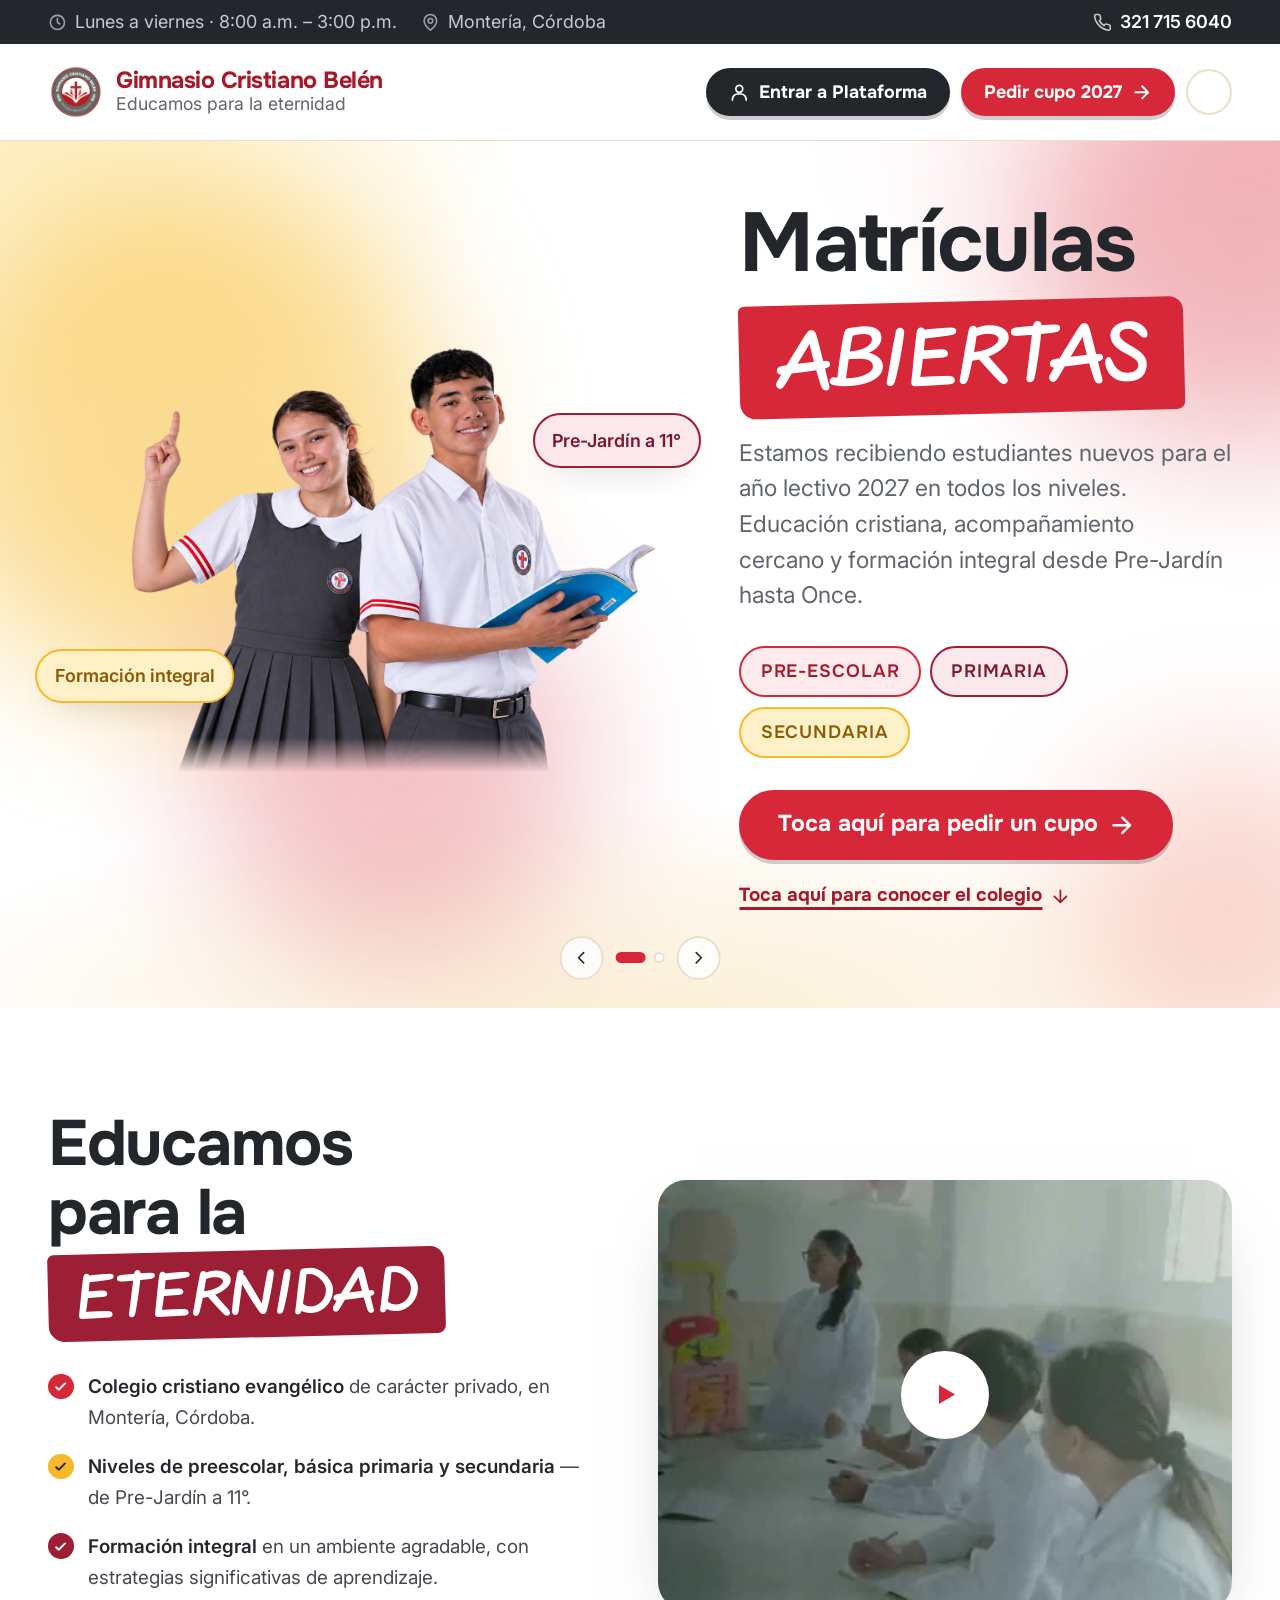
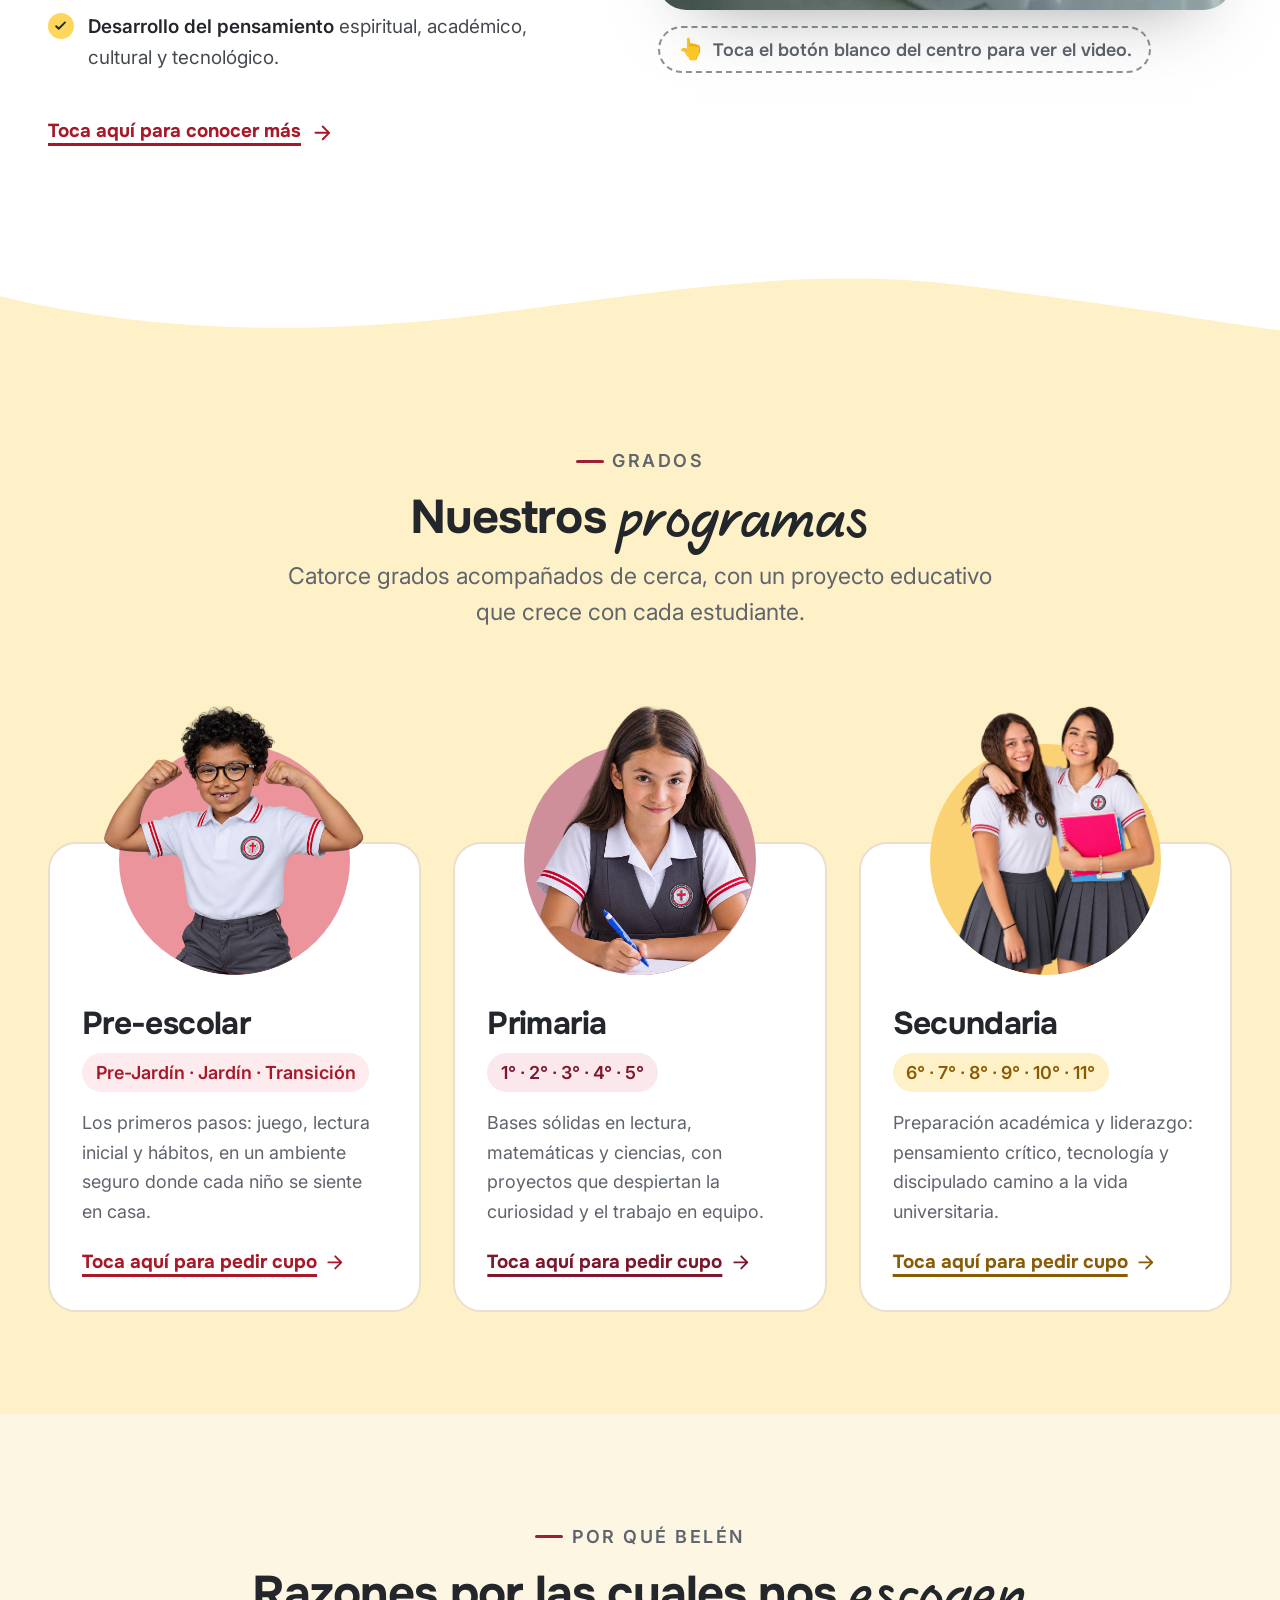
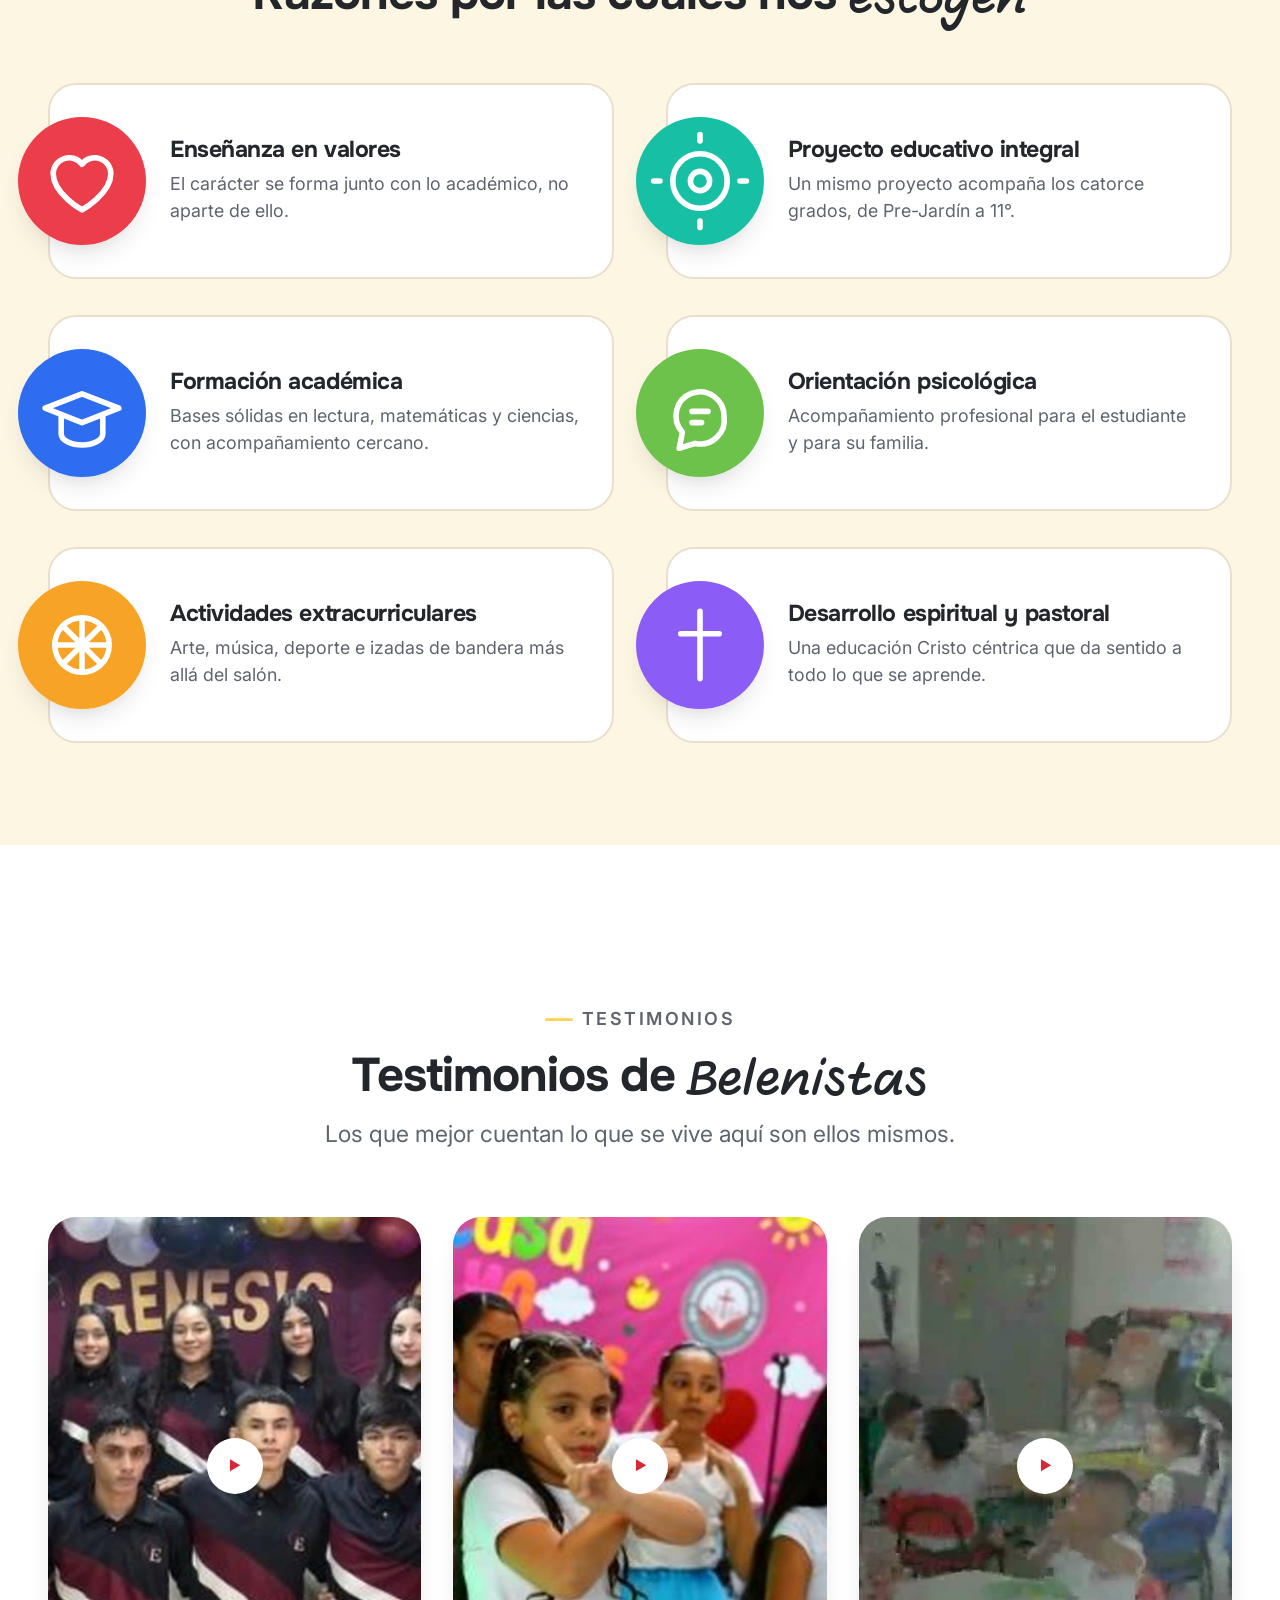
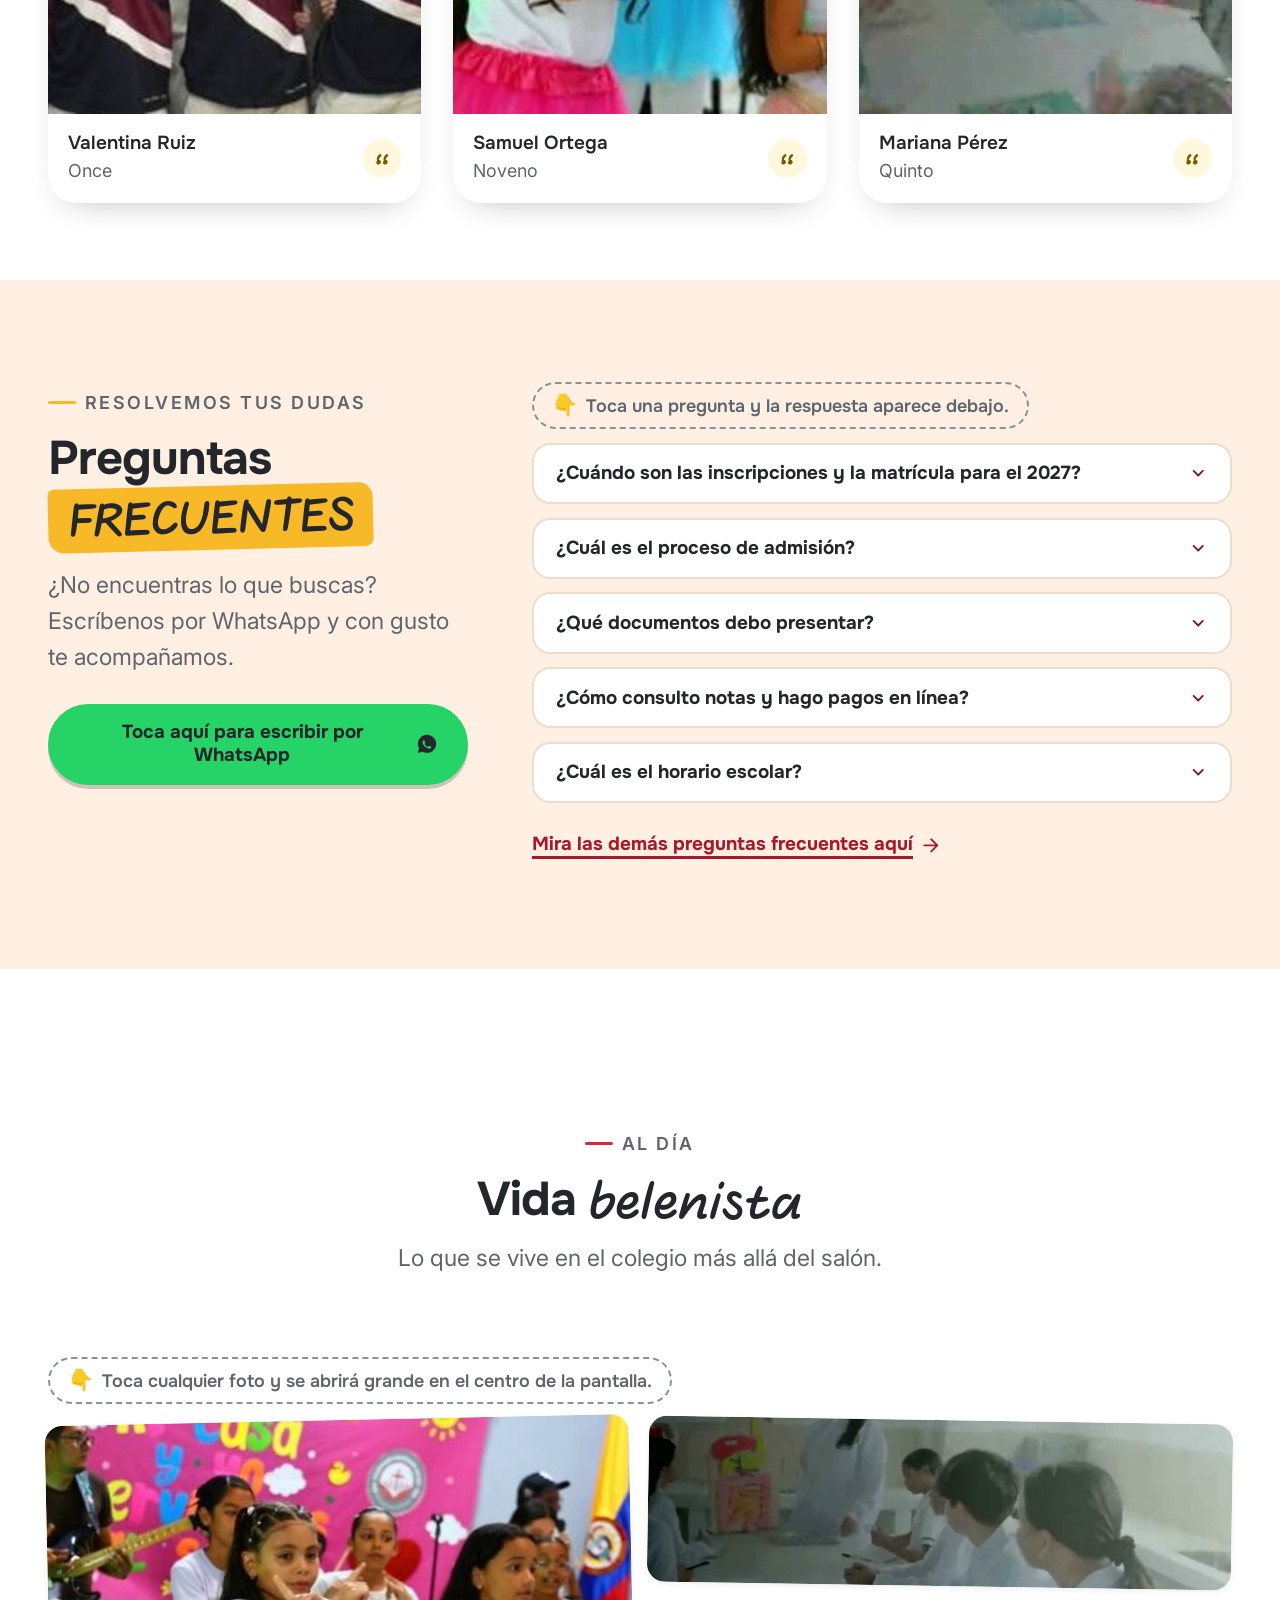
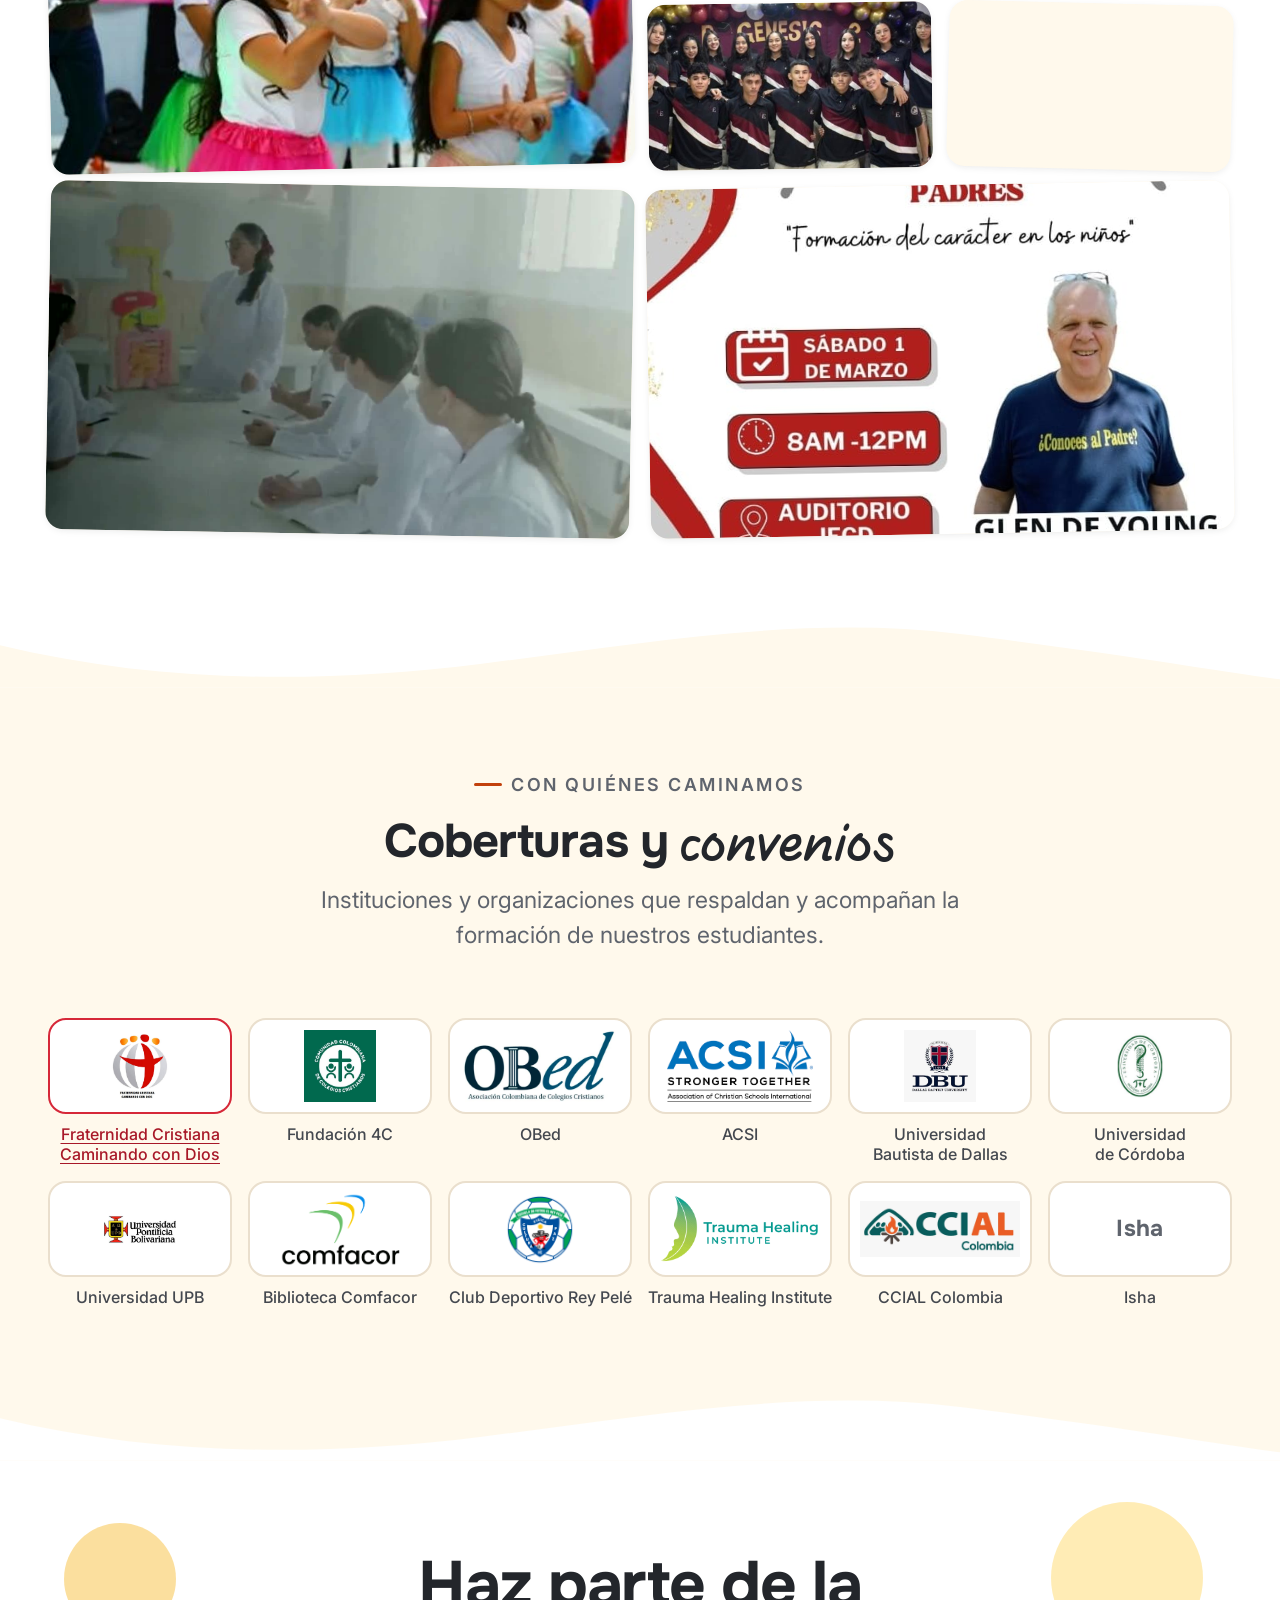
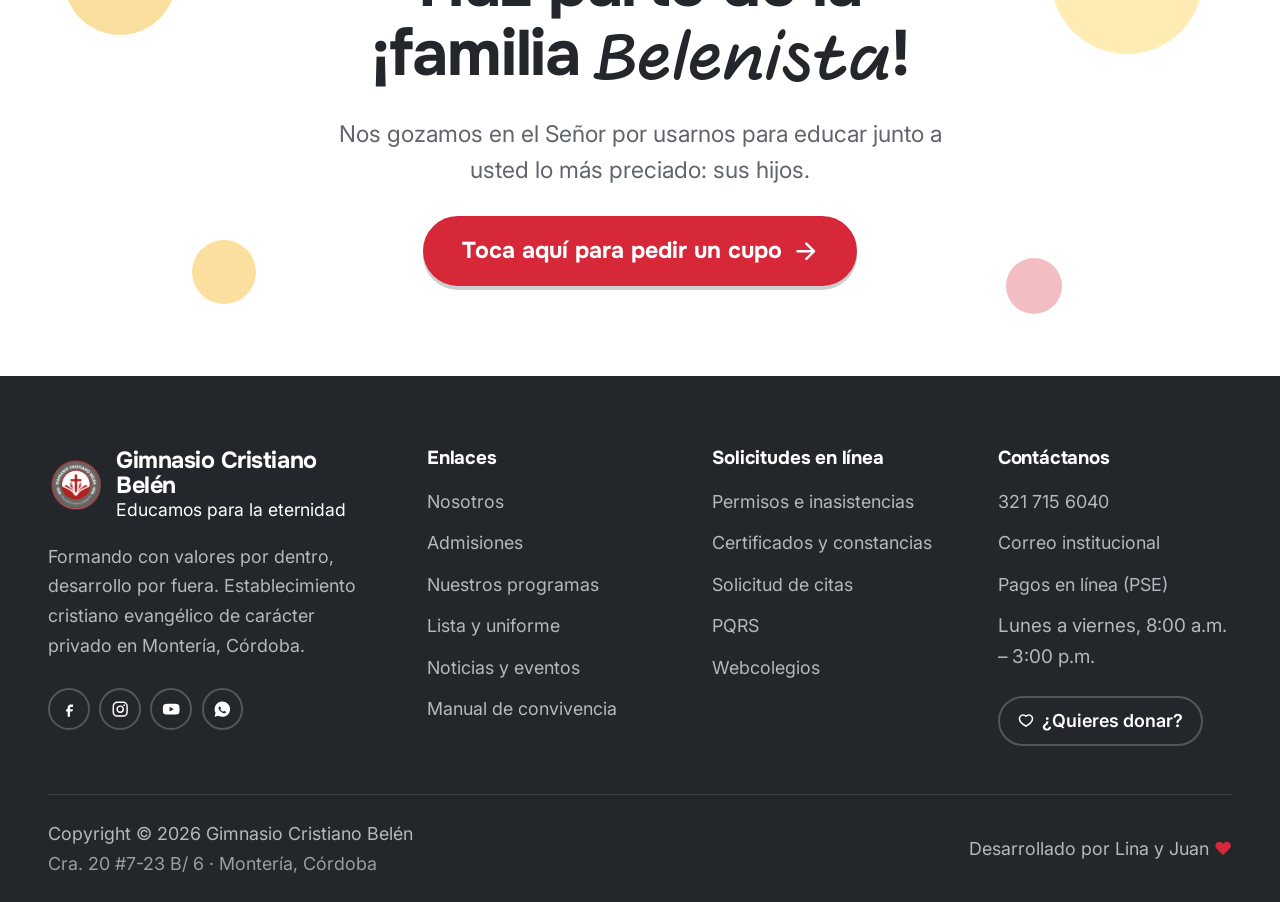
==== index.html @ 47510df7 "Merge pull request #3 from Juan-Miguel-alvarado/lina Admisiones 2027, preguntas frecuentes, logo nue" ====
<!doctype html>
<html lang="es-CO">
<head>
<meta charset="utf-8">
<meta name="viewport" content="width=device-width, initial-scale=1">
<title>Gimnasio Cristiano Belén — Educamos para la eternidad | Montería</title>
<meta name="description" content="Colegio cristiano evangélico privado en Montería, Córdoba. Matrículas 2027 abiertas para Preescolar, Primaria y Secundaria. Formación integral: valores por dentro, desarrollo por fuera.">
<meta name="theme-color" content="#d62839">
<link rel="icon" href="assets/img/logo_colegio_belen-256.png" type="image/png">

<meta property="og:type" content="website">
<meta property="og:locale" content="es_CO">
<meta property="og:title" content="Gimnasio Cristiano Belén — Educamos para la eternidad">
<meta property="og:description" content="Matrículas 2027 abiertas. Preescolar, Primaria y Secundaria en Montería, Córdoba.">
<meta property="og:image" content="assets/img/estudiantesecundarios.png">

<link rel="preconnect" href="https://fonts.googleapis.com">
<link rel="preconnect" href="https://fonts.gstatic.com" crossorigin>
<link rel="stylesheet" href="assets/css/fonts.css">
<link rel="stylesheet" href="assets/css/tokens.css">
<link rel="stylesheet" href="assets/css/base.css">
<link rel="stylesheet" href="assets/css/motion.css">
<link rel="stylesheet" href="assets/css/layout.css">

<script type="application/ld+json">
{
  "@context": "https://schema.org",
  "@type": "School",
  "name": "Gimnasio Cristiano Belén",
  "slogan": "Educamos para la eternidad",
  "url": "https://gimnasiocristianobelen.edu.co/",
  "telephone": "+57 321 715 6040",
  "email": "contacto@gimnasiocristianobelen.edu.co",
  "address": {
    "@type": "PostalAddress",
    "addressLocality": "Montería",
    "addressRegion": "Córdoba",
    "addressCountry": "CO"
  },
  "openingHours": "Mo-Fr 08:00-15:00"
}
</script>
</head>

<body>
<a class="skip" href="#contenido">Saltar al contenido</a>

<!-- ============================================================
     BARRA SUPERIOR
     ============================================================ -->
<div class="topbar">
  <div class="shell topbar__inner">
    <span class="topbar__item">
      <svg viewBox="0 0 24 24" fill="none" stroke="currentColor" stroke-width="2" stroke-linecap="round" stroke-linejoin="round" aria-hidden="true"><circle cx="12" cy="12" r="9"/><path d="M12 7v5l3 2"/></svg>
      <span class="topbar__hours-long">Lunes a viernes · 8:00 a.m. – 3:00 p.m.</span>
      <span class="topbar__hours-short"><span class="topbar__dias">Lun – Vie · </span>8:00 a.m. – 3:00 p.m.</span>
    </span>
    <!-- TODO: reemplazar por la dirección exacta de la sede -->
    <span class="topbar__item topbar__item--hide">
      <svg viewBox="0 0 24 24" fill="none" stroke="currentColor" stroke-width="2" stroke-linecap="round" stroke-linejoin="round" aria-hidden="true"><path d="M20 10c0 6-8 12-8 12s-8-6-8-12a8 8 0 0 1 16 0Z"/><circle cx="12" cy="10" r="3"/></svg>
      Montería, Córdoba
    </span>
    <a class="topbar__item topbar__phone" href="tel:+573217156040">
      <svg viewBox="0 0 24 24" fill="none" stroke="currentColor" stroke-width="2" stroke-linecap="round" stroke-linejoin="round" aria-hidden="true"><path d="M22 16.9v3a2 2 0 0 1-2.2 2 19.8 19.8 0 0 1-8.6-3.1 19.5 19.5 0 0 1-6-6A19.8 19.8 0 0 1 2.1 4.2 2 2 0 0 1 4.1 2h3a2 2 0 0 1 2 1.7c.1 1 .4 1.9.7 2.8a2 2 0 0 1-.5 2.1L8.1 9.9a16 16 0 0 0 6 6l1.3-1.3a2 2 0 0 1 2.1-.4c.9.3 1.8.6 2.8.7a2 2 0 0 1 1.7 2Z"/></svg>
      321 715 6040
    </a>
  </div>
</div>

<!-- ============================================================
     CABECERA
     ============================================================ -->
<header class="masthead">
  <div class="shell masthead__inner">
    <a class="brand" href="index.html">
      <img src="assets/img/logo_colegio_belen-256.png" alt="" width="56" height="56">
      <span>
        <span class="brand__name">Gimnasio Cristiano Belén</span>
        <span class="brand__tag">Educamos para la eternidad</span>
      </span>
    </a>

    <div class="masthead__actions">
      <a class="btn btn--ink btn--sm btn--plataforma" href="https://www.servidor2.webcolegios.com/cristianobelen" target="_blank" rel="noopener">
        <svg viewBox="0 0 24 24" fill="none" stroke="currentColor" stroke-width="2" stroke-linecap="round" stroke-linejoin="round" aria-hidden="true"><circle cx="12" cy="8" r="4"/><path d="M4 21v-1a6 6 0 0 1 6-6h4a6 6 0 0 1 6 6v1"/></svg>
        Entrar a Plataforma
      </a>
      <a class="btn btn--sm" href="#admisiones">
        Pedir cupo 2027
        <svg class="arrow" viewBox="0 0 24 24" fill="none" stroke="currentColor" stroke-width="2.2" stroke-linecap="round" stroke-linejoin="round" aria-hidden="true"><path d="M5 12h14M13 5l7 7-7 7"/></svg>
      </a>
      <button class="burger" type="button" aria-expanded="false" aria-controls="menu-movil" aria-label="Abrir el menú">
        <span></span><span></span><span></span>
      </button>
    </div>
  </div>

  <nav class="shell navbar" aria-label="Principal">
    <div class="navwrap">
      <ul class="menu">
        <li class="menu__item"><a class="menu__link" href="#inicio">Inicio</a></li>
        <li class="menu__item"><a class="menu__link" href="nosotros.html">Nosotros</a></li>
        <li class="menu__item"><a class="menu__link" href="admisiones.html">Admisiones</a></li>
        <li class="menu__item menu__item--has-menu">
          <button class="menu__link" type="button" aria-expanded="false">
            Guía escolar
            <svg class="caret" viewBox="0 0 24 24" fill="none" stroke="currentColor" stroke-width="2.4" stroke-linecap="round" stroke-linejoin="round" aria-hidden="true"><path d="m6 9 6 6 6-6"/></svg>
          </button>
          <div class="dropdown">
            <a href="lista-uniforme.html">Lista y uniforme</a>
            <a href="calendario-academico.html">Calendario académico</a>
            <a href="noticias-eventos.html">Noticias y eventos</a>
            <a href="assets/docs/manual-convivencia-2026.pdf" target="_blank" rel="noopener">Manual de convivencia</a>
            <hr>
            <p class="dropdown__head">Para las familias</p>
            <a href="https://www.servidor2.webcolegios.com/cristianobelen" target="_blank" rel="noopener">Webcolegios</a>
            <a href="https://www.psepagos.co/PSEHostingUI/ShowTicketOffice.aspx?ID=7633" target="_blank" rel="noopener">Pagos en línea (PSE)</a>
          </div>
        </li>
        <li class="menu__item"><a class="menu__link" href="solicitudes.html">Solicitudes en línea</a></li>
        <li class="menu__item"><a class="menu__link" href="donaciones.html">Donaciones</a></li>
<li class="menu__item"><a class="menu__link" href="preguntas-frecuentes.html">Preguntas frecuentes <svg class="menu__icono" viewBox="0 0 24 24" fill="none" stroke="currentColor" stroke-width="2" stroke-linecap="round" stroke-linejoin="round" aria-hidden="true"><circle cx="12" cy="12" r="9"/><path d="M9.5 9.3a2.6 2.6 0 0 1 5 .9c0 1.7-2.5 2.2-2.5 3.8M12 17.2h.01"/></svg></a></li>
      </ul>
    </div>
  </nav>
</header>

<div class="mobile-menu" id="menu-movil">
  <a href="#inicio">Inicio</a>
  <a href="nosotros.html">Nosotros</a>
  <a href="admisiones.html">Admisiones</a>
  <details>
    <summary>Guía escolar</summary>
    <div class="mobile-menu__sub">
      <a href="lista-uniforme.html">Lista y uniforme</a>
      <a href="calendario-academico.html">Calendario académico</a>
      <a href="noticias-eventos.html">Noticias y eventos</a>
      <a href="assets/docs/manual-convivencia-2026.pdf" target="_blank" rel="noopener">Manual de convivencia</a>
      <a href="https://www.psepagos.co/PSEHostingUI/ShowTicketOffice.aspx?ID=7633" target="_blank" rel="noopener">Pagos en línea (PSE)</a>
    </div>
  </details>
  <a href="solicitudes.html">Solicitudes en línea</a>
  <a href="donaciones.html">Donaciones</a>
  <a href="preguntas-frecuentes.html">Preguntas frecuentes</a>
  <div class="mobile-menu__foot">
    <a class="btn btn--block btn--latido" href="admisiones.html">Toca aquí para pedir un cupo</a>
    <a class="btn btn--ink btn--block" href="https://www.servidor2.webcolegios.com/cristianobelen" target="_blank" rel="noopener">Toca aquí para entrar a la Plataforma</a>
  </div>
</div>

<main id="contenido">

<!-- ============================================================
     HERO
     ============================================================ -->
<section class="hero" id="inicio" aria-roledescription="carrusel" aria-label="Presentación del colegio">
  <div class="hero__track" data-hero-track>

    <!-- Slide 1 — matrículas -->
    <div class="hero__slide hero__slide--intro" role="group" aria-roledescription="diapositiva" aria-label="1 de 2: Matrículas abiertas">
      <span class="hero__blob hero__blob--1" aria-hidden="true"></span>
      <span class="hero__blob hero__blob--2" aria-hidden="true"></span>
      <span class="hero__blob hero__blob--3" aria-hidden="true"></span>
      <span class="hero__blob hero__blob--4" aria-hidden="true"></span>

      <div class="shell hero__inner">
        <div class="hero__media reveal-img">
          <img src="assets/img/estudiantesecundarios.png"
               alt="Dos estudiantes de secundaria del Gimnasio Cristiano Belén con el uniforme del colegio"
               width="1536" height="1024" fetchpriority="high" decoding="async">

          <div class="hero__badge hero__badge--1">Pre-Jardín a 11°</div>
          <div class="hero__badge hero__badge--2">Formación integral</div>
        </div>

        <div class="hero__body">
          <h1 class="hero__title reveal">
            Matrículas
            <span class="mark">ABIERTAS</span>
          </h1>

          <p class="hero__lede lede reveal" style="--i:1">
            Estamos recibiendo estudiantes nuevos para el año lectivo 2027 en todos
            los niveles. Educación cristiana, acompañamiento cercano y formación
            integral desde Pre-Jardín hasta Once.
          </p>

          <ul class="chips hero__chips reveal" style="--i:2">
            <li><a class="chip chip--rojo" href="#preescolar">Pre-escolar</a></li>
            <li><a class="chip chip--turquesa" href="#primaria">Primaria</a></li>
            <li><a class="chip chip--mostaza" href="#secundaria">Secundaria</a></li>
          </ul>

          <div class="actions hero__actions reveal" style="--i:3">
            <a class="btn btn--lg btn--latido" href="admisiones.html">
              Toca aquí para pedir un cupo
              <svg class="arrow" viewBox="0 0 24 24" fill="none" stroke="currentColor" stroke-width="2.2" stroke-linecap="round" stroke-linejoin="round" aria-hidden="true"><path d="M5 12h14M13 5l7 7-7 7"/></svg>
            </a>
            <a class="link" href="nosotros.html">
              Toca aquí para conocer el colegio
              <svg viewBox="0 0 24 24" fill="none" stroke="currentColor" stroke-width="2" stroke-linecap="round" stroke-linejoin="round" aria-hidden="true"><path d="M12 5v14M5 12l7 7 7-7"/></svg>
            </a>
          </div>
        </div>
      </div>
    </div>

    <!-- Slide 2 — video de fondo, blanco a la izquierda -->
    <div class="hero__slide hero__slide--film" role="group" aria-roledescription="diapositiva" aria-label="2 de 2: Educamos para la eternidad">
      <video class="hero__film" muted loop playsinline preload="none"
             poster="assets/video/hero-poster.jpg" aria-hidden="true" tabindex="-1">
        <source src="assets/video/hero.mp4" type="video/mp4">
      </video>
      <span class="hero__veil" aria-hidden="true"></span>

      <div class="shell hero__inner hero__inner--film">
        <div class="hero__body">
          <h2 class="hero__title">
            Educamos para la
            <span class="hand">eternidad</span>
          </h2>

          <p class="hero__lede lede">
            Colegio cristiano evangélico en Montería. Formamos con valores por
            dentro y desarrollo por fuera, desde Pre-Jardín hasta Once.
          </p>

          <div class="actions hero__actions">
            <a class="btn btn--lg btn--latido" href="admisiones.html">
              Toca aquí para pedir un cupo
              <svg class="arrow" viewBox="0 0 24 24" fill="none" stroke="currentColor" stroke-width="2.2" stroke-linecap="round" stroke-linejoin="round" aria-hidden="true"><path d="M5 12h14M13 5l7 7-7 7"/></svg>
            </a>
            <a class="link" href="nosotros.html">
              Toca aquí para conocer el colegio
              <svg viewBox="0 0 24 24" fill="none" stroke="currentColor" stroke-width="2" stroke-linecap="round" stroke-linejoin="round" aria-hidden="true"><path d="M12 5v14M5 12l7 7 7-7"/></svg>
            </a>
          </div>
        </div>
      </div>
    </div>

  </div>

  <!-- Controles -->
  <div class="hero__controls">
    <button class="hero__arrow" type="button" data-hero-prev aria-label="Diapositiva anterior">
      <svg viewBox="0 0 24 24" fill="none" stroke="currentColor" stroke-width="2.2" stroke-linecap="round" stroke-linejoin="round" aria-hidden="true"><path d="M15 5l-7 7 7 7"/></svg>
    </button>

    <div class="hero__dots" data-hero-dots>
      <button class="hero__dot" type="button" data-hero-go="0" aria-label="Ir a la diapositiva 1"></button>
      <button class="hero__dot" type="button" data-hero-go="1" aria-label="Ir a la diapositiva 2"></button>
    </div>

    <button class="hero__arrow" type="button" data-hero-next aria-label="Diapositiva siguiente">
      <svg viewBox="0 0 24 24" fill="none" stroke="currentColor" stroke-width="2.2" stroke-linecap="round" stroke-linejoin="round" aria-hidden="true"><path d="M9 5l7 7-7 7"/></svg>
    </button>
  </div>
</section>

<!-- ============================================================
     NOSOTROS
     ============================================================ -->
<section class="section" id="nosotros">
  <div class="shell about__inner">
    <div class="reveal">
      <h2 class="about__title">
        Educamos<br>
        para la <span class="mark mark--turquesa">ETERNIDAD</span>
      </h2>

      <ul class="features">
        <li>
          <span class="dot dot--rojo"><svg viewBox="0 0 24 24" fill="none" stroke="currentColor" stroke-linecap="round" stroke-linejoin="round" aria-hidden="true"><path d="m5 13 4 4L19 7"/></svg></span>
          <span><strong>Colegio cristiano evangélico</strong> de carácter privado, en Montería, Córdoba.</span>
        </li>
        <li>
          <span class="dot dot--mostaza"><svg viewBox="0 0 24 24" fill="none" stroke="currentColor" stroke-linecap="round" stroke-linejoin="round" aria-hidden="true"><path d="m5 13 4 4L19 7"/></svg></span>
          <span><strong>Niveles de preescolar, básica primaria y secundaria</strong> — de Pre-Jardín a 11°.</span>
        </li>
        <li>
          <span class="dot dot--turquesa"><svg viewBox="0 0 24 24" fill="none" stroke="currentColor" stroke-linecap="round" stroke-linejoin="round" aria-hidden="true"><path d="m5 13 4 4L19 7"/></svg></span>
          <span><strong>Formación integral</strong> en un ambiente agradable, con estrategias significativas de aprendizaje.</span>
        </li>
        <li>
          <span class="dot dot--verde"><svg viewBox="0 0 24 24" fill="none" stroke="currentColor" stroke-linecap="round" stroke-linejoin="round" aria-hidden="true"><path d="m5 13 4 4L19 7"/></svg></span>
          <span><strong>Desarrollo del pensamiento</strong> espiritual, académico, cultural y tecnológico.</span>
        </li>
      </ul>

      <div class="actions u-mt-lg">
        <a class="btn btn--outline" href="nosotros.html">
          Toca aquí para conocer más
          <svg class="arrow" viewBox="0 0 24 24" fill="none" stroke="currentColor" stroke-width="2.2" stroke-linecap="round" stroke-linejoin="round" aria-hidden="true"><path d="M5 12h14M13 5l7 7-7 7"/></svg>
        </a>
      </div>
    </div>

    <div class="reveal-img" style="--i:1">
      <div class="player" data-player>
        <video data-player-video muted playsinline preload="metadata"
               poster="assets/video/hero-poster.jpg">
          <source src="assets/video/hero.mp4" type="video/mp4">
        </video>
        <button class="player__play" type="button" data-player-toggle aria-label="Reproducir el video del colegio">
          <span><svg viewBox="0 0 24 24" aria-hidden="true"><path d="M6.5 5.5v13l11-6.5-11-6.5Z"/></svg></span>
        </button>
      </div>
      <p class="pista pista--dedo">Toca el botón blanco del centro para ver el video.</p>
    </div>
  </div>
</section>

<div class="wave wave--mostaza" aria-hidden="true">
  <svg viewBox="0 0 1440 90" preserveAspectRatio="none"><path d="M0 40c180 45 360 45 540 22s360-58 540-35 300 45 360 53v10H0Z"/></svg>
</div>

<!-- ============================================================
     PROGRAMAS
     ============================================================ -->
<section class="section section--mostaza" id="programas">
  <div class="shell">
    <div class="section__head reveal">
      <p class="eyebrow eyebrow--turquesa">Grados</p>
      <h2>Nuestros <span class="hand">programas</span></h2>
      <p class="lede">
        Catorce grados acompañados de cerca, con un proyecto educativo que crece
        con cada estudiante.
      </p>
    </div>

    <div class="programs">
      <article class="program program--rojo reveal" id="preescolar">
        <div class="program__figure">
          <span class="program__disc" aria-hidden="true"></span>
          <img src="assets/img/estudiantepreescolar.png" alt="Estudiante de preescolar del Gimnasio Cristiano Belén" width="1536" height="1024" loading="lazy" decoding="async">
        </div>
        <h3>Pre-escolar</h3>
        <p class="program__grades">Pre-Jardín · Jardín · Transición</p>
        <p>
          Los primeros pasos: juego, lectura inicial y hábitos, en un ambiente
          seguro donde cada niño se siente en casa.
        </p>
        <a class="link" href="admisiones.html">
          Toca aquí para pedir cupo
          <svg viewBox="0 0 24 24" fill="none" stroke="currentColor" stroke-width="2.2" stroke-linecap="round" stroke-linejoin="round" aria-hidden="true"><path d="M5 12h14M13 5l7 7-7 7"/></svg>
        </a>
      </article>

      <article class="program program--turquesa reveal" style="--i:1" id="primaria">
        <div class="program__figure">
          <span class="program__disc" aria-hidden="true"></span>
          <img src="assets/img/estudianteprimaria.png" alt="Estudiante de primaria del Gimnasio Cristiano Belén" width="1536" height="1024" loading="lazy" decoding="async">
        </div>
        <h3>Primaria</h3>
        <p class="program__grades">1° · 2° · 3° · 4° · 5°</p>
        <p>
          Bases sólidas en lectura, matemáticas y ciencias, con proyectos que
          despiertan la curiosidad y el trabajo en equipo.
        </p>
        <a class="link" href="admisiones.html">
          Toca aquí para pedir cupo
          <svg viewBox="0 0 24 24" fill="none" stroke="currentColor" stroke-width="2.2" stroke-linecap="round" stroke-linejoin="round" aria-hidden="true"><path d="M5 12h14M13 5l7 7-7 7"/></svg>
        </a>
      </article>

      <article class="program program--mostaza reveal" style="--i:2" id="secundaria">
        <div class="program__figure">
          <span class="program__disc" aria-hidden="true"></span>
          <img src="assets/img/estudiantesbelen.png" alt="Dos estudiantes de secundaria del Gimnasio Cristiano Belén" width="1359" height="1157" loading="lazy" decoding="async">
        </div>
        <h3>Secundaria</h3>
        <p class="program__grades">6° · 7° · 8° · 9° · 10° · 11°</p>
        <p>
          Preparación académica y liderazgo: pensamiento crítico, tecnología y
          discipulado camino a la vida universitaria.
        </p>
        <a class="link" href="admisiones.html">
          Toca aquí para pedir cupo
          <svg viewBox="0 0 24 24" fill="none" stroke="currentColor" stroke-width="2.2" stroke-linecap="round" stroke-linejoin="round" aria-hidden="true"><path d="M5 12h14M13 5l7 7-7 7"/></svg>
        </a>
      </article>
    </div>
  </div>
</section>

<!-- ============================================================
     RAZONES POR LAS CUALES NOS ESCOGEN
     ============================================================ -->
<section class="section section--amarillo" id="razones">
  <div class="shell">
    <div class="section__head reveal">
      <p class="eyebrow eyebrow--turquesa">Por qué Belén</p>
      <h2>Razones por las cuales nos <span class="hand">escogen</span></h2>
    </div>

    <!-- PROVISIONAL, dos cosas que hay que revisar antes de publicar:
         · Las seis ilustraciones de assets/img/razones/ son marcadores de
           posición. Se cambian dejando la foto definitiva en esa carpeta y
           ajustando el src; el recorte circular lo hace el CSS.
         · Las descripciones son un borrador escrito a partir de lo que ya
           dice el sitio. Conviene que el colegio las confirme. -->
    <ul class="razones reveal">
      <li class="razon">
        <img class="razon__img" src="assets/img/razones/valores.svg" alt="" width="160" height="160" loading="lazy" decoding="async">
        <div class="razon__cuerpo">
          <h3 class="razon__titulo">Enseñanza en valores</h3>
          <p class="razon__texto">El carácter se forma junto con lo académico, no aparte de ello.</p>
        </div>
      </li>

      <li class="razon">
        <img class="razon__img" src="assets/img/razones/proyecto.svg" alt="" width="160" height="160" loading="lazy" decoding="async">
        <div class="razon__cuerpo">
          <h3 class="razon__titulo">Proyecto educativo integral</h3>
          <p class="razon__texto">Un mismo proyecto acompaña los catorce grados, de Pre-Jardín a 11°.</p>
        </div>
      </li>

      <li class="razon">
        <img class="razon__img" src="assets/img/razones/academica.svg" alt="" width="160" height="160" loading="lazy" decoding="async">
        <div class="razon__cuerpo">
          <h3 class="razon__titulo">Formación académica</h3>
          <p class="razon__texto">Bases sólidas en lectura, matemáticas y ciencias, con acompañamiento cercano.</p>
        </div>
      </li>

      <li class="razon">
        <img class="razon__img" src="assets/img/razones/psicologia.svg" alt="" width="160" height="160" loading="lazy" decoding="async">
        <div class="razon__cuerpo">
          <h3 class="razon__titulo">Orientación psicológica</h3>
          <p class="razon__texto">Acompañamiento profesional para el estudiante y para su familia.</p>
        </div>
      </li>

      <li class="razon">
        <img class="razon__img" src="assets/img/razones/extracurricular.svg" alt="" width="160" height="160" loading="lazy" decoding="async">
        <div class="razon__cuerpo">
          <h3 class="razon__titulo">Actividades extracurriculares</h3>
          <p class="razon__texto">Arte, música, deporte e izadas de bandera más allá del salón.</p>
        </div>
      </li>

      <li class="razon">
        <img class="razon__img" src="assets/img/razones/espiritual.svg" alt="" width="160" height="160" loading="lazy" decoding="async">
        <div class="razon__cuerpo">
          <h3 class="razon__titulo">Desarrollo espiritual y pastoral</h3>
          <p class="razon__texto">Una educación Cristo céntrica que da sentido a todo lo que se aprende.</p>
        </div>
      </li>
    </ul>
  </div>
</section>

<div class="wave wave--flip wave--white" aria-hidden="true">
  <svg viewBox="0 0 1440 90" preserveAspectRatio="none"><path d="M0 40c180 45 360 45 540 22s360-58 540-35 300 45 360 53v10H0Z"/></svg>
</div>

<!-- ============================================================
     TESTIMONIOS
     ============================================================ -->
<section class="section section--tight">
  <div class="shell">
    <div class="section__head reveal">
      <p class="eyebrow eyebrow--verde">Testimonios</p>
      <h2>Testimonios de <span class="hand">Belenistas</span></h2>
      <p class="lede">
        Los que mejor cuentan lo que se vive aquí son ellos mismos.
      </p>
    </div>

    <div class="testimonials">
      <!-- TODO: reemplazar por los videos reales de cada testimonio -->
      <article class="testimonial reveal">
        <div class="testimonial__media">
          <img src="assets/img/foto-promocion.jpg" alt="Valentina Ruiz, estudiante de once" width="1000" height="510" loading="lazy" decoding="async">
          <button class="testimonial__play" type="button" data-inline-video="assets/video/hero.mp4" aria-label="Ver el testimonio de Valentina Ruiz">
            <span><svg viewBox="0 0 24 24" aria-hidden="true"><path d="M6.5 5.5v13l11-6.5-11-6.5Z"/></svg></span>
          </button>
        </div>
        <div class="testimonial__foot">
          <span>
            <span class="testimonial__name">Valentina Ruiz</span>
            <span class="testimonial__grade">Once</span>
          </span>
          <span class="testimonial__seal" aria-hidden="true">
            <svg viewBox="0 0 24 24" fill="currentColor"><path d="M9.5 6c-3 1.6-4.7 4-4.7 6.9 0 .6.1 1.2.3 1.7-.6.5-1 1.3-1 2.2 0 1.6 1.2 2.7 2.8 2.7 1.7 0 3-1.3 3-3.1 0-1.6-1.1-2.8-2.6-2.9.3-2 1.5-3.6 3.4-4.8L9.5 6Zm8.4 0c-3 1.6-4.7 4-4.7 6.9 0 .6.1 1.2.3 1.7-.6.5-1 1.3-1 2.2 0 1.6 1.2 2.7 2.8 2.7 1.7 0 3-1.3 3-3.1 0-1.6-1.1-2.8-2.6-2.9.3-2 1.5-3.6 3.4-4.8L17.9 6Z"/></svg>
          </span>
        </div>
      </article>

      <article class="testimonial reveal" style="--i:1">
        <div class="testimonial__media">
          <img src="assets/img/foto-familyday.jpg" alt="Samuel Ortega, estudiante de noveno" width="1000" height="500" loading="lazy" decoding="async">
          <button class="testimonial__play" type="button" data-inline-video="assets/video/hero.mp4" aria-label="Ver el testimonio de Samuel Ortega">
            <span><svg viewBox="0 0 24 24" aria-hidden="true"><path d="M6.5 5.5v13l11-6.5-11-6.5Z"/></svg></span>
          </button>
        </div>
        <div class="testimonial__foot">
          <span>
            <span class="testimonial__name">Samuel Ortega</span>
            <span class="testimonial__grade">Noveno</span>
          </span>
          <span class="testimonial__seal" aria-hidden="true">
            <svg viewBox="0 0 24 24" fill="currentColor"><path d="M9.5 6c-3 1.6-4.7 4-4.7 6.9 0 .6.1 1.2.3 1.7-.6.5-1 1.3-1 2.2 0 1.6 1.2 2.7 2.8 2.7 1.7 0 3-1.3 3-3.1 0-1.6-1.1-2.8-2.6-2.9.3-2 1.5-3.6 3.4-4.8L9.5 6Zm8.4 0c-3 1.6-4.7 4-4.7 6.9 0 .6.1 1.2.3 1.7-.6.5-1 1.3-1 2.2 0 1.6 1.2 2.7 2.8 2.7 1.7 0 3-1.3 3-3.1 0-1.6-1.1-2.8-2.6-2.9.3-2 1.5-3.6 3.4-4.8L17.9 6Z"/></svg>
          </span>
        </div>
      </article>

      <article class="testimonial reveal" style="--i:2">
        <div class="testimonial__media">
          <img src="assets/img/foto-preescolar.jpg" alt="Mariana Pérez, estudiante de quinto" width="940" height="580" loading="lazy" decoding="async">
          <button class="testimonial__play" type="button" data-inline-video="assets/video/hero.mp4" aria-label="Ver el testimonio de Mariana Pérez">
            <span><svg viewBox="0 0 24 24" aria-hidden="true"><path d="M6.5 5.5v13l11-6.5-11-6.5Z"/></svg></span>
          </button>
        </div>
        <div class="testimonial__foot">
          <span>
            <span class="testimonial__name">Mariana Pérez</span>
            <span class="testimonial__grade">Quinto</span>
          </span>
          <span class="testimonial__seal" aria-hidden="true">
            <svg viewBox="0 0 24 24" fill="currentColor"><path d="M9.5 6c-3 1.6-4.7 4-4.7 6.9 0 .6.1 1.2.3 1.7-.6.5-1 1.3-1 2.2 0 1.6 1.2 2.7 2.8 2.7 1.7 0 3-1.3 3-3.1 0-1.6-1.1-2.8-2.6-2.9.3-2 1.5-3.6 3.4-4.8L9.5 6Zm8.4 0c-3 1.6-4.7 4-4.7 6.9 0 .6.1 1.2.3 1.7-.6.5-1 1.3-1 2.2 0 1.6 1.2 2.7 2.8 2.7 1.7 0 3-1.3 3-3.1 0-1.6-1.1-2.8-2.6-2.9.3-2 1.5-3.6 3.4-4.8L17.9 6Z"/></svg>
          </span>
        </div>
      </article>
    </div>
  </div>
</section>

<!-- ============================================================
     PREGUNTAS FRECUENTES
     ============================================================ -->
<section class="section section--azul" id="faq">
  <div class="shell faq">
    <div class="faq__aside reveal">
      <p class="eyebrow eyebrow--mostaza">Resolvemos tus dudas</p>
      <h2 class="faq__title">
        Preguntas<br>
        <span class="mark mark--mostaza">FRECUENTES</span>
      </h2>
      <p class="lede">
        ¿No encuentras lo que buscas? Escríbenos por WhatsApp y con gusto te
        acompañamos.
      </p>
      <div class="actions">
        <a class="btn btn--wa" href="https://wa.me/message/7YWCVETQ3TKVC1" target="_blank" rel="noopener">
          Toca aquí para escribir por WhatsApp
          <svg viewBox="0 0 24 24" fill="currentColor" aria-hidden="true"><path d="M12 2a10 10 0 0 0-8.6 15L2 22l5.2-1.4A10 10 0 1 0 12 2Zm5.3 14.1c-.2.6-1.3 1.2-1.8 1.2-.5.1-1 .1-1.7-.1-.4-.1-.9-.3-1.5-.6a11.3 11.3 0 0 1-4.4-4c-.3-.5-.7-1.2-.7-2.2s.5-1.5.7-1.7c.2-.2.4-.3.6-.3h.5c.2 0 .4 0 .5.4l.7 1.7c.1.1.1.3 0 .5l-.3.4-.3.3c-.1.1-.2.3 0 .5.2.3.7 1.1 1.4 1.8.9.8 1.7 1 2 1.2.2.1.4.1.5-.1l.7-.8c.2-.2.3-.2.5-.1l1.6.8c.2.1.4.2.4.3.1.2.1.6 0 1Z"/></svg>
        </a>
      </div>
    </div>

    <div class="faq__list reveal" style="--i:1">
      <p class="pista pista--abajo">Toca una pregunta y la respuesta aparece debajo.</p>
      <div class="faq__item">
        <h3>
          <button class="faq__q" type="button" aria-expanded="false" aria-controls="faq-1">
            ¿Cuándo son las inscripciones y la matrícula para el 2027?
            <svg viewBox="0 0 24 24" fill="none" stroke="currentColor" stroke-width="2.4" stroke-linecap="round" stroke-linejoin="round" aria-hidden="true"><path d="m6 9 6 6 6-6"/></svg>
          </button>
        </h3>
        <div class="faq__a" id="faq-1"><div>
          <p>
            Las inscripciones para estudiantes nuevos están abiertas del 23 de
            septiembre al 30 de octubre de 2026. La matrícula ordinaria, sin
            recargo, es del 1 al 9 de diciembre de 2026; después hay
            matrícula extraordinaria y extemporánea, con recargo. Todas las
            fechas están en las
            <a href="preguntas-frecuentes.html">preguntas frecuentes</a>.
          </p>
        </div></div>
      </div>

      <div class="faq__item">
        <h3>
          <button class="faq__q" type="button" aria-expanded="false" aria-controls="faq-2">
            ¿Cuál es el proceso de admisión?
            <svg viewBox="0 0 24 24" fill="none" stroke="currentColor" stroke-width="2.4" stroke-linecap="round" stroke-linejoin="round" aria-hidden="true"><path d="m6 9 6 6 6-6"/></svg>
          </button>
        </h3>
        <div class="faq__a" id="faq-2"><div>
          <p>
            Lo explicamos paso a paso, con fechas y documentos, en la
            <a href="admisiones.html">página de admisiones</a>.
          </p>
        </div></div>
      </div>

      <div class="faq__item">
        <h3>
          <button class="faq__q" type="button" aria-expanded="false" aria-controls="faq-3">
            ¿Qué documentos debo presentar?
            <svg viewBox="0 0 24 24" fill="none" stroke="currentColor" stroke-width="2.4" stroke-linecap="round" stroke-linejoin="round" aria-hidden="true"><path d="m6 9 6 6 6-6"/></svg>
          </button>
        </h3>
        <div class="faq__a" id="faq-3"><div>
          <p>
            Para inscribirte: el comprobante de pago del PIN, el boletín del año
            en curso, el documento de identidad del acudiente, el
            consentimiento informado y, si aplica, el formato de colegio de
            procedencia. Para la
            matrícula se suman, entre otros, los certificados de notas, el
            retiro del SIMAT, el paz y salvo y el certificado médico. La
            <a href="admisiones-nuevos.html#documentos">lista completa</a> está
            en la página de admisiones.
          </p>
        </div></div>
      </div>

      <div class="faq__item">
        <h3>
          <button class="faq__q" type="button" aria-expanded="false" aria-controls="faq-4">
            ¿Cómo consulto notas y hago pagos en línea?
            <svg viewBox="0 0 24 24" fill="none" stroke="currentColor" stroke-width="2.4" stroke-linecap="round" stroke-linejoin="round" aria-hidden="true"><path d="m6 9 6 6 6-6"/></svg>
          </button>
        </h3>
        <div class="faq__a" id="faq-4"><div>
          <p>
            Las notas, el observador y la prematrícula están en
            <a href="https://www.servidor2.webcolegios.com/cristianobelen" target="_blank" rel="noopener">Webcolegios</a>.
            Las pensiones y otros conceptos se pagan por
            <a href="https://www.psepagos.co/PSEHostingUI/ShowTicketOffice.aspx?ID=7633" target="_blank" rel="noopener">PSE</a>.
          </p>
        </div></div>
      </div>

      <div class="faq__item">
        <h3>
          <button class="faq__q" type="button" aria-expanded="false" aria-controls="faq-5">
            ¿Cuál es el horario escolar?
            <svg viewBox="0 0 24 24" fill="none" stroke="currentColor" stroke-width="2.4" stroke-linecap="round" stroke-linejoin="round" aria-hidden="true"><path d="m6 9 6 6 6-6"/></svg>
          </button>
        </h3>
        <div class="faq__a" id="faq-5"><div>
          <p>
            La jornada es de lunes a viernes, de 8:00 a.m. a 3:00 p.m. La
            atención administrativa se presta en ese mismo horario.
          </p>
        </div></div>
      </div>

      <p class="faq__mas">
        <a class="link" href="preguntas-frecuentes.html">
          Mira las demás preguntas frecuentes aquí
          <svg viewBox="0 0 24 24" fill="none" stroke="currentColor" stroke-width="2.2" stroke-linecap="round" stroke-linejoin="round" aria-hidden="true"><path d="M5 12h14M13 5l7 7-7 7"/></svg>
        </a>
      </p>
    </div>
  </div>
</section>

<div class="wave wave--flip wave--white" aria-hidden="true">
  <svg viewBox="0 0 1440 90" preserveAspectRatio="none"><path d="M0 40c180 45 360 45 540 22s360-58 540-35 300 45 360 53v10H0Z"/></svg>
</div>

<!-- ============================================================
     VIDA BELENISTA
     ============================================================ -->
<section class="section section--tight" id="eventos">
  <div class="shell">
    <div class="section__head reveal">
      <p class="eyebrow">Al día</p>
      <h2>Vida <span class="hand">belenista</span></h2>
      <p class="lede">
        Lo que se vive en el colegio más allá del salón.
      </p>
    </div>
    <!-- Cada pieza abre la foto en el visor centrado que comparten las
         demás páginas (el .lightbox del final del archivo). -->
    <p class="pista pista--abajo">Toca cualquier foto y se abrirá grande en el centro de la pantalla.</p>
    <div class="collage reveal">
      <button class="collage__item collage__item--1" type="button" data-lightbox
              data-lightbox-src="assets/img/foto-familyday.jpg">
        <img src="assets/img/foto-familyday.jpg" alt="Presentación cultural del Family Day belenista" width="1000" height="500" loading="lazy" decoding="async">
        <span class="collage__label">
          <span class="collage__tag collage__tag--rojo">Family Day</span>
          <span class="collage__text">Un día de presentaciones, juegos y encuentro entre las familias.</span>
        </span>
      </button>

      <button class="collage__item collage__item--2" type="button" data-lightbox
              data-lightbox-src="assets/img/foto-ciencias.jpg">
        <img src="assets/img/foto-ciencias.jpg" alt="Estudiantes durante la olimpiada matemática" width="1280" height="768" loading="lazy" decoding="async">
        <span class="collage__label">
          <span class="collage__tag collage__tag--turquesa">Olimpiadas</span>
          <span class="collage__text">Midiéndonos en la olimpiada matemática.</span>
        </span>
      </button>

      <button class="collage__item collage__item--3" type="button" data-lightbox
              data-lightbox-src="assets/img/foto-promocion.jpg">
        <img src="assets/img/foto-promocion.jpg" alt="Estudiantes de la promoción en su ceremonia de grado" width="1000" height="510" loading="lazy" decoding="async">
        <span class="collage__label">
          <span class="collage__tag collage__tag--mostaza">Promoción</span>
          <span class="collage__text">El último capítulo de once, y el primero de todo lo demás.</span>
        </span>
      </button>

      <button class="collage__item collage__item--4" type="button" data-lightbox
              data-lightbox-src="assets/img/foto-preescolar.jpg">
        <img src="assets/img/foto-preescolar.jpg" alt="Niños de preescolar en una actividad de aula" width="940" height="580" loading="lazy" decoding="async">
        <span class="collage__label">
          <span class="collage__tag collage__tag--verde">Preescolar</span>
          <span class="collage__text">Los más pequeños, aprendiendo jugando.</span>
        </span>
      </button>

      <button class="collage__item collage__item--5" type="button" data-lightbox
              data-lightbox-src="assets/video/hero-poster.jpg">
        <img src="assets/video/hero-poster.jpg" alt="Estudiantes belenistas en el colegio" width="1280" height="720" loading="lazy" decoding="async">
        <span class="collage__label">
          <span class="collage__tag collage__tag--turquesa">Día a día</span>
          <span class="collage__text">Lo de todos los días, que también es lo importante.</span>
        </span>
      </button>

      <button class="collage__item collage__item--6" type="button" data-lightbox
              data-lightbox-src="assets/img/aviso-escuela-padres.jpg">
        <img src="assets/img/aviso-escuela-padres.jpg" alt="Afiche de la escuela de padres del Gimnasio Cristiano Belén" width="720" height="887" loading="lazy" decoding="async">
        <span class="collage__label">
          <span class="collage__tag collage__tag--rojo">Escuela de padres</span>
          <span class="collage__text">Formación del carácter en los niños, con las familias.</span>
        </span>
      </button>
    </div>
  </div>
</section>

<div class="wave" aria-hidden="true">
  <svg viewBox="0 0 1440 90" preserveAspectRatio="none"><path d="M0 40c180 45 360 45 540 22s360-58 540-35 300 45 360 53v10H0Z"/></svg>
</div>

<!-- ============================================================
     COBERTURAS Y CONVENIOS
     ============================================================ -->
<section class="section section--tight section--tint" id="convenios">
  <div class="shell">
    <div class="section__head reveal">
      <p class="eyebrow eyebrow--azul">Con quiénes caminamos</p>
      <h2>Coberturas y <span class="hand">convenios</span></h2>
      <p class="lede">
        Instituciones y organizaciones que respaldan y acompañan la
        formación de nuestros estudiantes.
      </p>
    </div>
    <!-- Los logos llegan con proporciones muy distintas (escudos
         cuadrados, marcas apaisadas de 5:1) y con fondo blanco o
         transparente según el archivo. El marco los iguala: caja fija y
         el logo centrado dentro sin recortarse. -->
    <ul class="convenios reveal">
      <!-- La Fraternidad es la dueña del colegio: es el único de la
           lista que lleva enlace, a su Instagram. -->
      <li class="convenio">
        <a class="convenio__enlace" href="https://www.instagram.com/fraternidadcaminandocondios/" target="_blank" rel="noopener">
          <span class="convenio__marco">
            <img class="convenio__logo" src="assets/img/convenios/fraternidad-cristiana.jpg" alt="" width="447" height="447" loading="lazy" decoding="async">
          </span>
          <span class="convenio__nombre">Fraternidad Cristiana Caminando con Dios<span class="sr-only"> (abre su Instagram en una pestaña nueva)</span></span>
        </a>
      </li>
      <li class="convenio">
        <span class="convenio__marco">
          <img class="convenio__logo" src="assets/img/convenios/fundacion-4c.jpg" alt="" width="447" height="447" loading="lazy" decoding="async">
        </span>
        <span class="convenio__nombre">Fundación 4C</span>
      </li>
      <li class="convenio">
        <span class="convenio__marco">
          <img class="convenio__logo" src="assets/img/convenios/obed.png" alt="" width="422" height="197" loading="lazy" decoding="async">
        </span>
        <span class="convenio__nombre">OBed</span>
      </li>
      <li class="convenio">
        <span class="convenio__marco">
          <img class="convenio__logo" src="assets/img/convenios/acsi.png" alt="" width="738" height="369" loading="lazy" decoding="async">
        </span>
        <span class="convenio__nombre">ACSI</span>
      </li>
      <li class="convenio">
        <span class="convenio__marco">
          <img class="convenio__logo" src="assets/img/convenios/universidad-bautista-dallas.jpg" alt="" width="447" height="447" loading="lazy" decoding="async">
        </span>
        <span class="convenio__nombre">Universidad Bautista de Dallas</span>
      </li>
      <li class="convenio">
        <span class="convenio__marco">
          <img class="convenio__logo" src="assets/img/convenios/universidad-cordoba.jpg" alt="" width="700" height="360" loading="lazy" decoding="async">
        </span>
        <span class="convenio__nombre">Universidad de Córdoba</span>
      </li>
      <li class="convenio">
        <span class="convenio__marco">
          <img class="convenio__logo" src="assets/img/convenios/universidad-upb.jpg" alt="" width="447" height="447" loading="lazy" decoding="async">
        </span>
        <span class="convenio__nombre">Universidad UPB</span>
      </li>
      <li class="convenio">
        <span class="convenio__marco">
          <img class="convenio__logo" src="assets/img/convenios/biblioteca-comfacor.png" alt="" width="1242" height="682" loading="lazy" decoding="async">
        </span>
        <span class="convenio__nombre">Biblioteca Comfacor</span>
      </li>
      <li class="convenio">
        <span class="convenio__marco">
          <img class="convenio__logo" src="assets/img/convenios/club-rey-pele.png" alt="" width="600" height="600" loading="lazy" decoding="async">
        </span>
        <span class="convenio__nombre">Club Deportivo Rey Pelé</span>
      </li>
      <li class="convenio">
        <span class="convenio__marco">
          <img class="convenio__logo" src="assets/img/convenios/trauma_institute.webp" alt="" width="964" height="409" loading="lazy" decoding="async">
        </span>
        <span class="convenio__nombre">Trauma Healing Institute</span>
      </li>
      <li class="convenio">
        <span class="convenio__marco">
          <img class="convenio__logo" src="assets/img/convenios/ccial.jpg" alt="" width="756" height="264" loading="lazy" decoding="async">
        </span>
        <span class="convenio__nombre">CCIAL Colombia</span>
      </li>
      <!-- PROVISIONAL: Isha aún no tiene su logo en assets/img/convenios/.
           Cuando llegue el archivo, se cambia el
           <span class="convenio__provisional"> por un <img class="convenio__logo">
           como los de arriba. -->
      <li class="convenio">
        <span class="convenio__marco">
          <span class="convenio__provisional" aria-hidden="true">Isha</span>
        </span>
        <span class="convenio__nombre">Isha</span>
      </li>
    </ul>
  </div>
</section>

<div class="wave wave--white wave--desde-tint" aria-hidden="true">
  <svg viewBox="0 0 1440 90" preserveAspectRatio="none"><path d="M0 40c180 45 360 45 540 22s360-58 540-35 300 45 360 53v10H0Z"/></svg>
</div>

<!-- ============================================================
     LLAMADO FINAL
     ============================================================ -->
<section class="cta" id="admisiones">
  <span class="cta__dot cta__dot--1" aria-hidden="true"></span>
  <span class="cta__dot cta__dot--2" aria-hidden="true"></span>
  <span class="cta__dot cta__dot--3" aria-hidden="true"></span>
  <span class="cta__dot cta__dot--4" aria-hidden="true"></span>

  <div class="shell cta__inner">
    <h2 class="cta__title reveal">
      Haz parte de la<br>
      ¡familia <span class="hand">Belenista</span>!
    </h2>
    <p class="lede reveal" style="--i:1; max-width: 38rem;">
      Nos gozamos en el Señor por usarnos para educar junto a usted lo más
      preciado: sus hijos.
    </p>
    <div class="actions reveal" style="--i:2">
      <a class="btn btn--lg" href="admisiones.html">
        Toca aquí para pedir un cupo
        <svg class="arrow" viewBox="0 0 24 24" fill="none" stroke="currentColor" stroke-width="2.2" stroke-linecap="round" stroke-linejoin="round" aria-hidden="true"><path d="M5 12h14M13 5l7 7-7 7"/></svg>
      </a>
    </div>
  </div>
</section>

</main>

<!-- ============================================================
     PIE
     ============================================================ -->
<footer class="footer">
  <div class="shell">
    <div class="footer__top">
      <div>
        <div class="brand">
          <img src="assets/img/logo_colegio_belen-256.png" alt="" width="56" height="56">
          <span>
            <span class="brand__name">Gimnasio Cristiano Belén</span>
            <span class="brand__tag">Educamos para la eternidad</span>
          </span>
        </div>
        <p class="footer__about">
          Formando con valores por dentro, desarrollo por fuera. Establecimiento
          cristiano evangélico de carácter privado en Montería, Córdoba.
        </p>
        <!-- TODO: reemplazar # por las URLs reales de las redes del colegio -->
        <div class="socials">
          <a href="#" aria-label="Facebook"><svg viewBox="0 0 24 24" fill="currentColor" aria-hidden="true"><path d="M14 9h3V6h-3c-2.2 0-4 1.8-4 4v2H8v3h2v7h3v-7h3l1-3h-4v-2c0-.6.4-1 1-1Z"/></svg></a>
          <a href="https://www.instagram.com/" target="_blank" rel="noopener" aria-label="Instagram"><svg viewBox="0 0 24 24" fill="none" stroke="currentColor" stroke-width="1.9" aria-hidden="true"><rect x="3" y="3" width="18" height="18" rx="5"/><circle cx="12" cy="12" r="4"/><circle cx="17.2" cy="6.8" r="1.1" fill="currentColor" stroke="none"/></svg></a>
          <a href="#" aria-label="YouTube"><svg viewBox="0 0 24 24" fill="currentColor" aria-hidden="true"><path d="M22.5 7.5a3 3 0 0 0-2.1-2.1C18.6 5 12 5 12 5s-6.6 0-8.4.4A3 3 0 0 0 1.5 7.5 31 31 0 0 0 1.1 12c0 1.5.1 3 .4 4.5a3 3 0 0 0 2.1 2.1C5.4 19 12 19 12 19s6.6 0 8.4-.4a3 3 0 0 0 2.1-2.1c.3-1.5.4-3 .4-4.5s-.1-3-.4-4.5ZM9.9 15.1V8.9l5.4 3.1-5.4 3.1Z"/></svg></a>
          <a href="https://wa.me/message/7YWCVETQ3TKVC1" target="_blank" rel="noopener" aria-label="WhatsApp"><svg viewBox="0 0 24 24" fill="currentColor" aria-hidden="true"><path d="M12 2a10 10 0 0 0-8.6 15L2 22l5.2-1.4A10 10 0 1 0 12 2Zm5.3 14.1c-.2.6-1.3 1.2-1.8 1.2-.5.1-1 .1-1.7-.1-.4-.1-.9-.3-1.5-.6a11.3 11.3 0 0 1-4.4-4c-.3-.5-.7-1.2-.7-2.2s.5-1.5.7-1.7c.2-.2.4-.3.6-.3h.5c.2 0 .4 0 .5.4l.7 1.7c.1.1.1.3 0 .5l-.3.4-.3.3c-.1.1-.2.3 0 .5.2.3.7 1.1 1.4 1.8.9.8 1.7 1 2 1.2.2.1.4.1.5-.1l.7-.8c.2-.2.3-.2.5-.1l1.6.8c.2.1.4.2.4.3.1.2.1.6 0 1Z"/></svg></a>
        </div>
      </div>

      <div>
        <h4>Enlaces</h4>
        <ul class="footer__links">
          <li><a href="nosotros.html">Nosotros</a></li>
          <li><a href="admisiones.html">Admisiones</a></li>
          <li><a href="#programas">Nuestros programas</a></li>
          <li><a href="lista-uniforme.html">Lista y uniforme</a></li>
          <li><a href="noticias-eventos.html">Noticias y eventos</a></li>
          <li><a href="assets/docs/manual-convivencia-2026.pdf" target="_blank" rel="noopener">Manual de convivencia</a></li>
        </ul>
      </div>

      <div id="solicitudes">
        <h4><a href="solicitudes.html">Solicitudes en línea</a></h4>
        <ul class="footer__links">
          <!-- REVISAR: el colegio solo tiene URL pública para la solicitud de
               citas; los demás trámites se canalizan por WhatsApp y correo. -->
          <li><a href="https://wa.me/message/7YWCVETQ3TKVC1" target="_blank" rel="noopener">Permisos e inasistencias</a></li>
          <li><a href="https://wa.me/message/7YWCVETQ3TKVC1" target="_blank" rel="noopener">Certificados y constancias</a></li>
          <li><a href="https://docs.google.com/forms/d/e/1FAIpQLSfktVcPh3qPJSOV4INPRyshr9utwn-ykQxyAY7E8_elnt7wIQ/viewform" target="_blank" rel="noopener">Solicitud de citas</a></li>
          <li><a href="https://wa.me/message/7YWCVETQ3TKVC1" target="_blank" rel="noopener">PQRS</a></li>
          <li><a href="https://www.servidor2.webcolegios.com/cristianobelen" target="_blank" rel="noopener">Webcolegios</a></li>
        </ul>
      </div>

      <div id="donaciones">
        <h4>Contáctanos</h4>
        <ul class="footer__links">
          <li><a href="tel:+573217156040">321 715 6040</a></li>
          <li><a href="mailto:contacto@gimnasiocristianobelen.edu.co">Correo institucional</a></li>
          <li><a href="https://www.psepagos.co/PSEHostingUI/ShowTicketOffice.aspx?ID=7633" target="_blank" rel="noopener">Pagos en línea (PSE)</a></li>
          <li>Lunes a viernes, 8:00 a.m. – 3:00 p.m.</li>
        </ul>
        <div class="footer__pills">
          <a class="footer__pill" href="donaciones.html">
            <svg viewBox="0 0 24 24" fill="none" stroke="currentColor" stroke-width="2" stroke-linecap="round" stroke-linejoin="round" aria-hidden="true"><path d="M20.8 8.6a5 5 0 0 0-8.8-2.9 5 5 0 0 0-8.8 2.9c0 5.2 8.8 10.4 8.8 10.4s8.8-5.2 8.8-10.4Z"/></svg>
            ¿Quieres donar?
          </a>
        </div>
      </div>
    </div>

    <div class="footer__bottom">
      <p>
        Copyright © <span data-year>2026</span> Gimnasio Cristiano Belén<br>
        <span class="footer__sede">Cra. 20 #7-23 B/ 6 · Montería, Córdoba</span>
      </p>
      <p>Desarrollado por Lina y Juan <span class="heart" aria-hidden="true">♥</span></p>
    </div>
  </div>
</footer>

<!-- ============================================================
     VISOR DE IMAGEN
     Lo abre cualquier botón con data-lightbox; aquí, las piezas del
     collage de «Vida belenista».
     ============================================================ -->
<div class="lightbox" id="visor" role="dialog" aria-modal="true" aria-label="Imagen ampliada">
  <figure class="lightbox__figura">
    <img class="lightbox__img" alt="" data-lightbox-img>
    <figcaption class="lightbox__pie" data-lightbox-pie hidden>
      <span data-lightbox-tag></span>
      <span class="lightbox__texto" data-lightbox-texto></span>
    </figcaption>
    <button class="lightbox__close" type="button" data-lightbox-close aria-label="Cerrar la imagen">
      <svg viewBox="0 0 24 24" fill="none" stroke="currentColor" stroke-width="2.6" stroke-linecap="round" aria-hidden="true"><path d="M6 6l12 12M18 6 6 18"/></svg>
    </button>
  </figure>
</div>

<a class="wa-fab" href="https://wa.me/message/7YWCVETQ3TKVC1" target="_blank" rel="noopener">
  <svg viewBox="0 0 24 24" fill="currentColor" aria-hidden="true"><path d="M12 2a10 10 0 0 0-8.6 15L2 22l5.2-1.4A10 10 0 1 0 12 2Zm5.3 14.1c-.2.6-1.3 1.2-1.8 1.2-.5.1-1 .1-1.7-.1-.4-.1-.9-.3-1.5-.6a11.3 11.3 0 0 1-4.4-4c-.3-.5-.7-1.2-.7-2.2s.5-1.5.7-1.7c.2-.2.4-.3.6-.3h.5c.2 0 .4 0 .5.4l.7 1.7c.1.1.1.3 0 .5l-.3.4-.3.3c-.1.1-.2.3 0 .5.2.3.7 1.1 1.4 1.8.9.8 1.7 1 2 1.2.2.1.4.1.5-.1l.7-.8c.2-.2.3-.2.5-.1l1.6.8c.2.1.4.2.4.3.1.2.1.6 0 1Z"/></svg>
  <span class="wa-fab__texto">Escríbenos<span class="sr-only"> por WhatsApp</span></span>
</a>
<script src="assets/js/motion.js" defer></script>
<script src="assets/js/main.js" defer></script>
</body>
</html>
---- assets/css/fonts.css ----
/* ============================================================
   fonts.css — tipografía del rediseño

   Onest        → titulares
   Gveret Levin → palabra clave rotulada dentro de los titulares
   Inter        → texto corrido e interfaz

   Se cargan desde Google Fonts. Para dejar el sitio sin peticiones
   externas, descarga los woff2 y sustituye este @import por reglas
   @font-face locales.
   ============================================================ */

@import url('https://fonts.googleapis.com/css2?family=Gveret+Levin&family=Inter:ital,opsz,wght@0,14..32,100..900;1,14..32,100..900&family=Onest:wght@100..900&display=swap');
---- assets/css/tokens.css ----
/* ============================================================
   Gimnasio Cristiano Belén — Design tokens
   Paleta institucional: rojo · blanco · mostaza, y sus gamas.
     rojo #d62839 · mostaza #f7b928
   Del rojo salen el vino y el coral; del mostaza, el naranja teja
   y el amarillo claro. Esas cuatro gamas sostienen las tarjetas y
   los bloques que antes iban en turquesa, verde, azul o morado.
   El amarillo suave (#fdf6e3) es solo fondo de sección.
   El gris queda para el texto; los fondos neutros son crema.
   ============================================================ */

:root {
  /* --- Marca --------------------------------------------- */
  /* Solo hay dos colores de marca: el rojo manda y el mostaza
     acompaña. Todo lo demás de la página sale de esos dos. */
  --rojo: #d62839;
  --mostaza: #f7b928;
  /* El mostaza un punto más oscuro, para los hover de sus botones. */
  --mostaza-hover: #e5a511;

  /* El verde de WhatsApp. No es color de marca: solo lo llevan los
     botones que abren el chat, para que se reconozcan de un vistazo. */
  --whatsapp: #25d366;
  --whatsapp-hover: #1ebe5a;

  /* Los nombres turquesa / verde / azul / morado se conservan porque
     los usan decenas de clases (.value--turquesa, .grado--verde,
     .section--azul…). Ya no son esos colores: son las cuatro gamas
     de rojo y de amarillo que rotan por la página. Renombrarlos
     obligaría a tocar los diez HTML sin cambiar nada de lo que se ve.
     Turquesa y azul llevan texto blanco encima, así que son oscuros. */
  --turquesa: #9c1f36;   /* vino, el acento secundario principal */
  --verde: #ffd65c;      /* amarillo claro, lleva texto oscuro encima */
  --azul: #c2410c;       /* naranja teja */
  --morado: #f0826c;     /* coral, solo en bordes */

  /* Derivados oscurecidos: los colores puros no alcanzan
     4.5:1 sobre blanco, así que el texto y los enlaces usan estos. */
  --rojo-ink: #a81828;
  --mostaza-ink: #8a5b05;
  --turquesa-ink: #7d172b;
  --verde-ink: #7a5a00;
  --azul-ink: #9a3412;
  --morado-ink: #a4391f;

  /* Tintes claros para fondos de sección, tarjetas y chips: cada uno
     va hacia su color. */
  --rojo-tint: #fdebed;
  /* Aún más suave que --rojo-tint: es el fondo de los hover del menú,
     que se encienden y apagan constantemente al recorrerlo con el ratón
     y no deben parpadear. */
  --rojo-tint-suave: #fef6f7;
  --mostaza-tint: #fef1c7;
  --turquesa-tint: #fbe8ec;
  --verde-tint: #fff8dc;
  --azul-tint: #fff0e3;
  --morado-tint: #fdece7;

  /* Amarillo suave: el fondo de sección más claro de la paleta. No es
     un color de marca, no se usa en texto ni en botones. */
  --amarillo-suave: #fdf6e3;

  /* --- Neutros ------------------------------------------- */
  /* El texto sigue en gris oscuro, que es lo que mejor se lee. Los
     fondos y las líneas, en cambio, son crema: tiran al amarillo. */
  --ink: #23262b;            /* titulares */
  --body: #44484f;           /* cuerpo de texto */
  --muted: #5f646d;          /* gris medio, 6:1 sobre blanco */
  --grey: #8c9199;           /* gris claro, usos decorativos */
  --gris-suave: #fbefd6;     /* fondo de las pistas de uso */
  --surface: #ffffff;
  --surface-2: #fff9ec;      /* crema pálido, secciones alternas */
  --line: #eadfcd;
  --line-soft: #f5eee2;

  /* --- Tipografía ---------------------------------------- */
  /* Onest sostiene los titulares; Gveret Levin marca la palabra
     clave de cada título (el rotulado a mano del boceto);
     Inter queda para texto corrido e interfaz. */
  --font: "Inter", ui-sans-serif, system-ui, -apple-system, "Segoe UI", Roboto,
    "Helvetica Neue", Arial, sans-serif;
  --font-display: "Onest", ui-sans-serif, system-ui, -apple-system, "Segoe UI",
    Roboto, sans-serif;
  --font-hand: "Gveret Levin", "Onest", cursive;

  /* Piso tipográfico: ningún texto baja de 17px. La página la usan
     personas mayores y con poca práctica en internet. */
  --step--1: clamp(1.05rem, 1rem + 0.15vw, 1.12rem);
  --step-0:  clamp(1.08rem, 1.02rem + 0.25vw, 1.18rem);
  --step-1:  clamp(1.22rem, 1.12rem + 0.4vw, 1.45rem);
  --step-2:  clamp(1.5rem, 1.3rem + 0.85vw, 2.05rem);
  --step-3:  clamp(1.95rem, 1.58rem + 1.75vw, 2.95rem);
  --step-4:  clamp(2.45rem, 1.82rem + 2.95vw, 4rem);
  --step-5:  clamp(2.95rem, 2rem + 4.4vw, 5.2rem);

  /* --- Espacio ------------------------------------------- */
  --shell: 1400px;
  --gutter: clamp(1.15rem, 4.5vw, 3rem);
  --section-y: clamp(4rem, 8vw, 7.5rem);

  /* Alto mínimo de todo lo que se toca: 56px, el tamaño de dedo
     que recomienda WCAG para objetivos táctiles cómodos. */
  --tap: 3.5rem;

  /* --- Forma --------------------------------------------- */
  /* A diferencia del sitio anterior, aquí el redondeo es parte del
     tono: tarjetas y botones muy suaves, acordes al público joven. */
  --r-sm: 10px;
  --r-md: 18px;
  --r-lg: 28px;
  --r-xl: 36px;
  --r-full: 999px;
  /* Curva de las esquinas inferiores de la barra de navegación. */
  --r-nav: clamp(28px, 4vw, 56px);

  --shadow-sm: 0 2px 10px -4px rgb(30 32 36 / 0.18);
  --shadow-md: 0 14px 34px -22px rgb(30 32 36 / 0.45);
  --shadow-lg: 0 30px 70px -40px rgb(30 32 36 / 0.5);
  /* Sombra sólida de color: da a los botones aspecto de tecla. */
  --shadow-btn: 0 4px 0 rgb(30 32 36 / 0.22);

  /* --- Movimiento ---------------------------------------- */
  --ease: cubic-bezier(0.22, 1, 0.36, 1);
  --ease-back: cubic-bezier(0.34, 1.56, 0.64, 1);
}
---- assets/css/base.css ----
/* ============================================================
   base.css — reset, tipografía, botones, chips, utilidades
   ============================================================ */

*,
*::before,
*::after { box-sizing: border-box; }

* { margin: 0; }

html {
  -webkit-text-size-adjust: 100%;
  scroll-behavior: smooth;
  scroll-padding-top: 7rem;
}

body {
  font-family: var(--font);
  font-size: var(--step-0);
  line-height: 1.65;
  color: var(--body);
  background: var(--surface);
  -webkit-font-smoothing: antialiased;
  overflow-x: hidden;
}

body.is-locked { overflow: hidden; }

img,
svg,
video { display: block; max-width: 100%; }

img,
video { height: auto; }

input,
button,
textarea,
select { font: inherit; color: inherit; }

button { background: none; border: 0; cursor: pointer; }

a { color: var(--rojo-ink); }

:focus-visible {
  outline: 3px solid var(--rojo-ink);
  outline-offset: 3px;
  border-radius: 4px;
}

/* --- Titulares -------------------------------------------- */

h1, h2, h3, h4 {
  font-family: var(--font-display);
  color: var(--ink);
  line-height: 1.08;
  letter-spacing: -0.02em;
  font-weight: 700;
  text-wrap: balance;
}

h1 { font-size: var(--step-4); }
h2 { font-size: var(--step-3); }
h3 { font-size: var(--step-2); }
h4 { font-size: var(--step-1); letter-spacing: -0.01em; }

p { text-wrap: pretty; }

/* La palabra rotulada a mano de cada título. Gveret Levin monta
   alto sobre la línea base, de ahí el desplazamiento óptico. */
.hand {
  font-family: var(--font-hand);
  font-weight: 400;
  letter-spacing: 0.01em;
  line-height: 1;
  display: inline-block;
  transform: translateY(0.06em);
}

/* Palabra clave sobre franja de color, como el resaltador del boceto. */
.mark {
  font-family: var(--font-hand);
  font-weight: 400;
  line-height: 1;
  display: inline-block;
  position: relative;
  padding: 0.16em 0.42em 0.2em;
  color: var(--surface);
  background: var(--rojo);
  border-radius: 6px 14px 8px 16px;
  transform: rotate(-1.4deg) translateY(0.04em);
}

.mark--turquesa { background: var(--turquesa); }
.mark--mostaza  { background: var(--mostaza); color: var(--ink); }
.mark--verde    { background: var(--verde); color: var(--ink); }
.mark--azul     { background: var(--azul); }

/* --- Contenedor y secciones -------------------------------- */

.shell {
  width: 100%;
  max-width: var(--shell);
  margin-inline: auto;
  padding-inline: var(--gutter);
}

.section { padding-block: var(--section-y); }
.section--tight { padding-block: clamp(3rem, 6vw, 5.5rem); }
.section--tint { background: var(--surface-2); }

/* Franjas de color: cada sección larga toma un tinte distinto para
   que se vea de un vistazo dónde empieza y dónde termina cada tema. */
.section--rojo     { background: var(--rojo-tint); }
/* Un rojo claro más subido que el tinte, para la sección que quiere
   destacar sin llegar al rojo pleno. */
.section--rojo-vivo { background: color-mix(in srgb, var(--rojo) 20%, var(--surface)); }
.section--turquesa { background: var(--turquesa-tint); }
.section--mostaza  { background: var(--mostaza-tint); }
.section--verde    { background: var(--verde-tint); }
.section--azul     { background: var(--azul-tint); }
.section--amarillo { background: var(--amarillo-suave); }

.skip {
  position: absolute;
  left: -9999px;
  z-index: 100;
  padding: 0.75rem 1.25rem;
  background: var(--ink);
  color: var(--surface);
  border-radius: 0 0 var(--r-sm) 0;
}
.skip:focus { left: 0; top: 0; }

/* --- Rótulo de sección ------------------------------------- */

.eyebrow {
  display: inline-flex;
  align-items: center;
  gap: 0.55rem;
  font-size: var(--step--1);
  font-weight: 600;
  letter-spacing: 0.14em;
  text-transform: uppercase;
  color: var(--muted);
  margin-bottom: 1rem;
}

.eyebrow::before {
  content: "";
  width: 1.75rem;
  height: 3px;
  border-radius: var(--r-full);
  background: var(--rojo);
}

.eyebrow--turquesa::before { background: var(--turquesa); }
.eyebrow--mostaza::before  { background: var(--mostaza); }
.eyebrow--verde::before    { background: var(--verde); }
.eyebrow--azul::before     { background: var(--azul); }

.lede {
  font-size: var(--step-1);
  line-height: 1.55;
  color: var(--muted);
}

/* --- Botones ----------------------------------------------- */

/* Los botones son la parte más importante del sitio: mucha gente que
   lo usa no distingue un enlace de un texto cualquiera. Por eso van
   grandes (56px de alto mínimo), con relieve y en color pleno. */
.btn {
  display: inline-flex;
  align-items: center;
  justify-content: center;
  gap: 0.6rem;
  min-height: var(--tap);
  padding: 0.95rem 1.8rem;
  font-family: var(--font-display);
  font-size: var(--step-0);
  font-weight: 700;
  line-height: 1.25;
  text-align: center;
  color: var(--surface);
  background: var(--rojo);
  border: 2px solid var(--rojo);
  border-radius: var(--r-full);
  box-shadow: var(--shadow-btn);
  text-decoration: none;
  cursor: pointer;
  transition: transform 0.25s var(--ease-back), background 0.2s var(--ease),
    border-color 0.2s var(--ease), box-shadow 0.25s var(--ease);
}

.btn:hover {
  background: var(--rojo-ink);
  border-color: var(--rojo-ink);
  transform: translateY(-2px);
  box-shadow: 0 6px 0 rgb(30 32 36 / 0.22), var(--shadow-md);
}

/* Al pulsar, el botón se hunde: la respuesta física ayuda a entender
   que algo pasó, sobre todo en pantallas táctiles lentas. */
.btn:active {
  transform: translateY(3px);
  box-shadow: 0 1px 0 rgb(30 32 36 / 0.22);
}

.btn svg { width: 1.15em; height: 1.15em; flex: none; }

.btn--turquesa {
  background: var(--turquesa);
  border-color: var(--turquesa);
}
.btn--turquesa:hover {
  background: var(--turquesa-ink);
  border-color: var(--turquesa-ink);
}

.btn--azul {
  background: var(--azul);
  border-color: var(--azul);
}
.btn--azul:hover {
  background: var(--azul-ink);
  border-color: var(--azul-ink);
}

/* El azul marino del pie de página. Lo usa el botón de la plataforma:
   es el enlace a un sistema ajeno al colegio, y el tono neutro lo
   separa de las llamadas propias, que van en rojo. */
.btn--ink {
  background: var(--ink);
  border-color: var(--ink);
}
.btn--ink:hover {
  background: #3a3f47;
  border-color: #3a3f47;
}

.btn--verde {
  background: var(--verde-ink);
  border-color: var(--verde-ink);
}
.btn--verde:hover {
  background: #5e4500;
  border-color: #5e4500;
}

.btn--mostaza {
  background: var(--mostaza);
  border-color: var(--mostaza);
  color: var(--ink);
}
.btn--mostaza:hover {
  background: var(--mostaza-hover);
  border-color: var(--mostaza-hover);
  color: var(--ink);
}

/* WhatsApp va en el verde de la aplicación: es la única excepción a
   la paleta del colegio, porque ese verde es lo que la gente reconoce
   como «aquí se escribe por WhatsApp». El texto va oscuro: el blanco
   sobre este verde no alcanza el contraste mínimo. */
.btn--wa {
  background: var(--whatsapp);
  border-color: var(--whatsapp);
  color: var(--ink);
}
.btn--wa:hover {
  background: var(--whatsapp-hover);
  border-color: var(--whatsapp-hover);
  color: var(--ink);
}

.btn--light {
  background: var(--surface);
  color: var(--rojo-ink);
  border-color: var(--surface);
}
.btn--light:hover {
  background: var(--surface);
  color: var(--rojo-ink);
  border-color: var(--surface);
}

/* Blanco con filete, el mismo de los botones de la barra del visor.
   Para grupos de acciones equivalentes —los tres canales de contacto—,
   donde tres botones macizos compiten entre sí y ninguno destaca. */
.btn--claro {
  color: var(--ink);
  background: var(--surface);
  border-color: var(--line);
  box-shadow: none;
}
.btn--claro:hover {
  color: var(--rojo-ink);
  background: var(--surface);
  border-color: var(--rojo);
  box-shadow: var(--shadow-sm);
}
.btn--claro:active { box-shadow: none; }

.btn--sm { min-height: 3rem; padding: 0.7rem 1.3rem; font-size: var(--step--1); }
.btn--lg { min-height: 4rem; padding: 1.15rem 2.3rem; font-size: var(--step-1); }
.btn--block { width: 100%; }

/* --- Botón secundario -------------------------------------- */

/* No es un rectángulo: es la acción escrita, subrayada, con su flecha.
   Va después de .btn--sm y .btn--lg para anularles el relleno lateral;
   si se sube de sitio, esos dos le devuelven el padding y el subrayado
   deja de empezar donde empieza el texto. */
.btn--outline {
  min-height: 2.75rem;
  padding-inline: 0;
  /* Cuando el rótulo no cabe en una línea —en tarjetas estrechas pasa—,
     la flecha se queda en la última línea del texto y alineada con ella,
     en vez de flotar a media altura al borde derecho. */
  align-items: flex-end;
  text-align: left;
  color: var(--rojo-ink);
  background: none;
  border: 0;
  border-radius: 0;
  box-shadow: none;
  text-decoration: underline;
  text-decoration-thickness: 3px;
  text-underline-offset: 6px;
}

.btn--outline:hover {
  color: var(--rojo);
  background: none;
  border: 0;
  box-shadow: none;
  transform: none;
}

/* Sin relieve que hundir, el clic no mueve el texto: la flecha ya
   avanza y con eso basta. */
.btn--outline:active { transform: none; box-shadow: none; }

/* El botón principal de cada pantalla respira despacio para que la
   vista se vaya hacia él. Se anula en motion.css si el sistema pide
   menos animación. */
@keyframes btn-latido {
  0%, 100% { transform: scale(1); }
  50%      { transform: scale(1.035); }
}
.btn--latido { animation: btn-latido 2.4s var(--ease) infinite; }
.btn--latido:hover { animation: none; }

/* --- Pistas de uso ----------------------------------------- */

/* Frase corta que explica qué hacer, pegada al elemento que hay que
   tocar. Va en gris y sin fondo: es una acotación al margen y no debe
   competir con el botón al que está señalando. El borde discontinuo la
   separa del fondo de cualquier sección, que cambia de color según la
   página. */
.pista {
  display: inline-flex;
  align-items: center;
  gap: 0.55rem;
  padding: 0.6rem 1.1rem;
  font-family: var(--font-display);
  font-size: var(--step--1);
  font-weight: 600;
  line-height: 1.35;
  color: var(--muted);
  background: none;
  margin-block: 1rem;
  border: 2px dashed var(--grey);
  border-radius: var(--r-full);
}

.pista::before {
  content: "👆";
  font-size: 1.15em;
  line-height: 1;
}

/* Variante para pistas largas, que ocupan un renglón entero. */
.pista--bloque {
  display: flex;
  width: 100%;
  border-radius: var(--r-md);
  text-align: left;
}

.pista--dedo::before  { content: "👆"; }
.pista--mano::before  { content: "👉"; }
.pista--abajo::before { content: "👇"; }
.pista--ojo::before   { content: "👀"; }
.pista--nota::before  { content: "📝"; }

/* Espaciado cómodo cuando la pista va suelta entre bloques. */
.pista-fila > .pista { margin-block: 0; }

.pista-fila {
  display: flex;
  flex-wrap: wrap;
  gap: 0.75rem;
  margin-block: 1.25rem;
}


/* La flecha del botón avanza al pasar el cursor. */
.btn .arrow { transition: transform 0.25s var(--ease-back); }
.btn:hover .arrow { transform: translateX(4px); }

/* --- Enlace con flecha ------------------------------------- */

/* Mismo papel que .btn--outline y mismo aspecto: texto subrayado y
   flecha, sin caja. Un texto de color sin subrayar no se lee como algo
   que se pueda tocar; una caja lo confundiría con el botón principal. */
.link {
  display: inline-flex;
  align-items: center;
  gap: 0.45rem;
  min-height: 2.75rem;
  padding: 0;
  font-family: var(--font-display);
  font-weight: 700;
  color: var(--rojo-ink);
  text-decoration: underline;
  text-decoration-thickness: 3px;
  text-underline-offset: 6px;
  transition: color 0.2s var(--ease);
}

.link:hover { color: var(--rojo); }
.link svg { width: 1.1em; height: 1.1em; transition: transform 0.25s var(--ease-back); }
.link:hover svg { transform: translateX(4px); }

/* --- Chips (niveles) --------------------------------------- */

.chips {
  display: flex;
  flex-wrap: wrap;
  gap: 0.6rem;
  padding: 0;
  margin: 0;
  list-style: none;
}

.chip {
  display: inline-flex;
  align-items: center;
  min-height: 2.9rem;
  padding: 0.55rem 1.2rem;
  font-family: var(--font-display);
  font-size: var(--step--1);
  font-weight: 600;
  letter-spacing: 0.05em;
  text-transform: uppercase;
  color: var(--ink);
  background: var(--surface);
  border: 2px solid var(--line);
  border-radius: var(--r-full);
  text-decoration: none;
  transition: border-color 0.2s var(--ease), color 0.2s var(--ease),
    transform 0.25s var(--ease-back);
}

a.chip:hover { transform: translateY(-2px); }

/* Los chips llevan su color puesto, no solo al pasar el ratón: en una
   pantalla táctil no existe el «pasar por encima». */
.chip--rojo     { background: var(--rojo-tint);     border-color: var(--rojo);     color: var(--rojo-ink); }
.chip--turquesa { background: var(--turquesa-tint); border-color: var(--turquesa); color: var(--turquesa-ink); }
.chip--mostaza  { background: var(--mostaza-tint);  border-color: var(--mostaza);  color: var(--mostaza-ink); }
.chip--verde    { background: var(--verde-tint);    border-color: var(--verde);    color: var(--verde-ink); }
.chip--azul     { background: var(--azul-tint);     border-color: var(--azul);     color: var(--azul-ink); }

.chip--rojo:hover     { border-color: var(--rojo-ink); }
.chip--turquesa:hover { border-color: var(--turquesa-ink); }
.chip--mostaza:hover  { border-color: var(--mostaza-ink); }
.chip--verde:hover    { border-color: var(--verde-ink); }
.chip--azul:hover     { border-color: var(--azul-ink); }

/* --- Utilidades -------------------------------------------- */

.u-mt    { margin-top: 1rem; }
.u-mt-lg { margin-top: 2rem; }
.actions { display: flex; flex-wrap: wrap; align-items: center; gap: 0.9rem 1.4rem; }
.prose   { max-width: 62ch; }

.sr-only {
  position: absolute;
  width: 1px; height: 1px;
  padding: 0; margin: -1px;
  overflow: hidden;
  clip: rect(0 0 0 0);
  white-space: nowrap;
  border: 0;
}

/* --- Botón inactivo ---------------------------------------- */

/* Un botón apagado tiene que verse apagado: en gris y sin relieve,
   para que nadie se quede esperando a que responda. */
.btn:disabled,
.btn[disabled] {
  color: var(--muted);
  background: var(--line-soft);
  border-color: var(--line);
  box-shadow: none;
  cursor: not-allowed;
}

.btn:disabled:hover,
.btn[disabled]:hover {
  color: var(--muted);
  background: var(--line-soft);
  border-color: var(--line);
  transform: none;
  box-shadow: none;
}

/* El secundario inactivo no puede llevar la caja gris del botón: sin
   relleno lateral quedaría pegada al texto. Se queda como texto gris y
   sin subrayar — el subrayado es lo que promete que algo va a pasar. */
.btn--outline:disabled,
.btn--outline[disabled],
.btn--outline:disabled:hover,
.btn--outline[disabled]:hover {
  color: var(--muted);
  background: none;
  border: 0;
  text-decoration: none;
  cursor: not-allowed;
}

/* ============================================================
   VISOR DE IMAGEN (lightbox)

   Vive aquí, y no en paginas.css, porque lo usan tanto las páginas
   interiores como la portada, y la portada no carga paginas.css.
   ============================================================ */

.lightbox {
  position: fixed;
  inset: 0;
  z-index: 90;
  display: grid;
  place-items: center;
  padding: clamp(1rem, 4vw, 3rem);
  background: rgb(30 32 36 / 0.94);
  opacity: 0;
  visibility: hidden;
  transition: opacity 0.25s var(--ease), visibility 0.25s;
}

.lightbox.is-open { opacity: 1; visibility: visible; }

/* La figura se ciñe a la imagen —el pie va fuera del flujo— y por eso
   sirve de referencia para colocarlo sobre ella. */
.lightbox__figura {
  position: relative;
  display: flex;
  max-width: 100%;
  margin: 0;
}

.lightbox__img {
  max-width: 100%;
  /* El tope va en unidades de pantalla, no en 100%: la figura tiene
     alto automático, y contra un alto automático un porcentaje no
     limita nada (era lo que dejaba la foto vertical fuera de cuadro).
     Los 7rem son el margen del visor. Con el alto topado y el ancho en
     auto, el navegador recalcula el ancho a partir de la proporción: la
     imagen encoge entera, nunca se recorta ni se deforma. */
  max-height: calc(100vh - 7rem);
  width: auto;
  height: auto;
  border-radius: var(--r-md);
  box-shadow: var(--shadow-lg);
}

/* Mismo rótulo que en el collage al pasar el cursor: dentro de la foto,
   abajo, alineado a la izquierda y sobre un velo degradado. Aquí va
   siempre visible, sin la animación de entrada. */
.lightbox__pie {
  position: absolute;
  inset: auto 0 0;
  display: flex;
  flex-direction: column;
  align-items: flex-start;
  gap: 0.4rem;
  padding: 3rem 1.25rem 1.25rem;
  text-align: left;
  color: var(--surface);
  background: linear-gradient(to top, rgb(30 32 36 / 0.88), transparent);
  border-radius: 0 0 var(--r-md) var(--r-md);
}

/* Las dos reglas hacen falta porque .collage__tag y .lightbox__pie
   declaran display, y eso gana al display:none que el navegador le da
   por defecto a [hidden]. */
.lightbox__pie[hidden],
.lightbox__pie [hidden] { display: none; }

.lightbox__texto {
  font-size: var(--step--1);
  line-height: 1.4;
}

/* Va dentro de la figura, así que se pega a la esquina de la foto y no
   a la de la pantalla. Es un disco de 44px: más pequeño que el mínimo
   de 56px del resto del sitio, porque aquí hay dos salidas más —pulsar
   fuera y la tecla Escape— y un botón mayor taparía la imagen. */
.lightbox__close {
  position: absolute;
  top: 0.6rem;
  right: 0.6rem;
  display: grid;
  place-items: center;
  width: 2.75rem;
  height: 2.75rem;
  padding: 0;
  color: var(--surface);
  background: var(--rojo);
  border: 3px solid var(--surface);
  border-radius: var(--r-full);
  box-shadow: var(--shadow-md);
  transition: transform 0.25s var(--ease-back), background 0.2s var(--ease);
}

.lightbox__close:hover { transform: scale(1.08); background: var(--rojo-ink); }
.lightbox__close svg { width: 1.25rem; height: 1.25rem; }

@media (prefers-reduced-motion: reduce) {
  .lightbox,
  .lightbox__close { transition: none; }
  .lightbox__close:hover { transform: none; }
}
---- assets/css/motion.css ----
/* ============================================================
   motion.css — revelado al hacer scroll
   El escalonado se controla con --i en el propio elemento.
   ============================================================ */

.reveal {
  opacity: 0;
  transform: translateY(22px);
  transition: opacity 0.7s var(--ease), transform 0.7s var(--ease);
  transition-delay: calc(var(--i, 0) * 90ms);
}

.reveal.is-in { opacity: 1; transform: none; }

/* Las imágenes entran con un ligero acercamiento en vez de desplazarse. */
.reveal-img {
  opacity: 0;
  transform: scale(0.97);
  transition: opacity 0.8s var(--ease), transform 0.8s var(--ease);
  transition-delay: calc(var(--i, 0) * 90ms);
}

.reveal-img.is-in { opacity: 1; transform: none; }

@media (prefers-reduced-motion: reduce) {
  html { scroll-behavior: auto; }

  *,
  *::before,
  *::after {
    animation-duration: 0.01ms !important;
    animation-iteration-count: 1 !important;
    transition-duration: 0.01ms !important;
    scroll-behavior: auto !important;
  }

  .reveal,
  .reveal-img { opacity: 1; transform: none; }
}

/* El latido del botón principal también se apaga cuando el sistema
   pide menos movimiento. */
@media (prefers-reduced-motion: reduce) {
  .btn--latido { animation: none; }
}
---- assets/css/layout.css ----
/* ============================================================
   layout.css — cabecera, hero, cada sección y el pie
   ============================================================ */

/* ============================================================
   BARRA SUPERIOR
   ============================================================ */

.topbar {
  background: var(--ink);
  color: #c8cad0;
  font-size: var(--step--1);
}

/* A todo el ancho, igual que la cabecera: así el horario y el teléfono
   quedan alineados con el logo y los botones de abajo. */
.topbar__inner {
  max-width: none;
  display: flex;
  align-items: center;
  gap: 1.5rem;
  min-height: 2.75rem;
  padding-block: 0.4rem;
}

.topbar__item {
  display: inline-flex;
  align-items: center;
  gap: 0.5rem;
  color: inherit;
  text-decoration: none;
  white-space: nowrap;
}

a.topbar__item:hover { color: var(--surface); }

.topbar__item svg {
  width: 1.05em;
  height: 1.05em;
  flex: none;
  opacity: 0.75;
}

.topbar__phone { margin-left: auto; font-weight: 600; color: var(--surface); }

@media (max-width: 860px) {
  .topbar__item--hide { display: none; }
  .topbar__inner { justify-content: space-between; gap: 1rem; }
}

/* En pantallas estrechas el horario completo empuja al teléfono fuera
   de la barra: se abrevia y deja el número siempre visible. */
@media (max-width: 620px) {
  .topbar { font-size: 1rem; }
  .topbar__inner { gap: 0.75rem; }
  .topbar__item svg { display: none; }
  .topbar__hours-long { display: none; }
}

/* Más abajo de 430 px ni el horario abreviado y el teléfono caben en un
   renglón, y los dos van con white-space: nowrap, así que lo que sobra
   empuja la página entera de lado. Se cae el rango de días, que además
   está repetido en el pie. */
@media (max-width: 430px) {
  .topbar__dias { display: none; }
  .topbar__inner { gap: 0.6rem; }
}

@media (min-width: 621px) {
  .topbar__hours-short { display: none; }
}

/* ============================================================
   CABECERA
   ============================================================ */

.masthead {
  position: sticky;
  top: 0;
  z-index: 60;
  /* El fondo lo pintan las dos franjas internas: así las esquinas
     inferiores curvadas de la barra de menú dejan ver la página. */
  background: transparent;
}

/* La cabecera ocupa todo el ancho: sus franjas no se limitan al shell. */
.masthead__inner,
.masthead .navbar {
  max-width: none;
}

.masthead__inner {
  display: flex;
  align-items: center;
  gap: 1.25rem;
  padding-block: clamp(0.85rem, 1.6vw, 1.25rem);
  background: var(--surface);
}

.brand {
  display: inline-flex;
  align-items: center;
  gap: 0.75rem;
  text-decoration: none;
  margin-right: auto;
}

.brand img {
  width: clamp(44px, 5vw, 56px);
  height: auto;
  flex: none;
}

.brand__name {
  display: block;
  font-family: var(--font-display);
  font-size: clamp(1.05rem, 0.9rem + 0.7vw, 1.5rem);
  font-weight: 700;
  letter-spacing: -0.02em;
  line-height: 1.1;
  color: var(--rojo-ink);
}

.brand__tag {
  display: block;
  font-family: var(--font);
  font-size: clamp(1rem, 0.96rem + 0.2vw, 1.1rem);
  line-height: 1.3;
  color: var(--muted);
}

.masthead__actions { display: flex; align-items: center; gap: 0.7rem; }

@media (max-width: 1080px) {
  .masthead__actions .btn--plataforma { display: none; }
}

@media (max-width: 720px) {
  .masthead__actions .btn { display: none; }
}

/* --- Barra de menú a todo el ancho -------------------------- */

/* Va pegada al borde inferior de la cabecera: sin margen ni
   padding lateral propios, la curva solo aparece abajo. */
.navbar { padding-bottom: 0; padding-inline: 0; }

.navwrap {
  display: flex;
  align-items: center;
  justify-content: center;
  gap: clamp(0.5rem, 2vw, 2rem);
  padding: 0.55rem var(--gutter);
  background: var(--surface);
  /* Una línea gris fina cierra la cabecera; antes era una sombra al
     hacer scroll, que competía con la curva de las esquinas. El borde
     superior hace de divisoria con la franja del logo y los botones. */
  border: 1px solid var(--line);
  border-radius: 0 0 var(--r-nav) var(--r-nav);
}

.menu {
  display: flex;
  align-items: center;
  gap: clamp(0.25rem, 1.6vw, 1.75rem);
  list-style: none;
  margin: 0;
  padding: 0;
}

.menu__item { position: relative; }

.menu__link {
  display: inline-flex;
  align-items: center;
  gap: 0.35rem;
  padding: 0.5rem 0.9rem;
  font-family: var(--font-display);
  font-size: var(--step-0);
  font-weight: 500;
  color: var(--ink);
  text-decoration: none;
  border-radius: var(--r-full);
  white-space: nowrap;
  transition: background 0.2s var(--ease), color 0.2s var(--ease);
}

/* Todo el menú se enciende con el mismo rojo suave: el escritorio, el
   desplegable y la versión móvil. */
.menu__link:hover,
.menu__item.is-open > .menu__link { background: var(--rojo-tint-suave); color: var(--rojo-ink); }

.menu__link[aria-current="page"] { color: var(--rojo-ink); font-weight: 600; }

.caret {
  width: 1em;
  height: 1em;
  transition: transform 0.25s var(--ease);
}
.menu__item.is-open .caret { transform: rotate(180deg); }

/* Icono que acompaña a un enlace del menú, a la derecha del texto. */
.menu__icono { width: 1.15em; height: 1.15em; flex: none; }

.dropdown {
  position: absolute;
  top: calc(100% + 0.75rem);
  left: 50%;
  min-width: 16rem;
  padding: 0.6rem;
  background: var(--surface);
  border: 2px solid var(--line);
  border-radius: var(--r-md);
  box-shadow: var(--shadow-md);
  opacity: 0;
  visibility: hidden;
  transform: translate(-50%, -8px);
  transition: opacity 0.22s var(--ease), transform 0.22s var(--ease),
    visibility 0.22s;
}

.menu__item.is-open .dropdown {
  opacity: 1;
  visibility: visible;
  transform: translate(-50%, 0);
}

.dropdown a {
  display: block;
  padding: 0.55rem 0.85rem;
  font-size: var(--step--1);
  color: var(--body);
  text-decoration: none;
  border-radius: var(--r-sm);
  transition: background 0.18s var(--ease), color 0.18s var(--ease);
}

.dropdown a:hover { background: var(--rojo-tint-suave); color: var(--rojo-ink); }

.dropdown hr { margin: 0.5rem 0.85rem; border: 0; border-top: 1px solid var(--line-soft); }

.dropdown__head {
  padding: 0.35rem 0.85rem;
  font-size: 1rem;
  font-weight: 700;
  letter-spacing: 0.12em;
  text-transform: uppercase;
  color: var(--muted);
}

/* --- Hamburguesa ------------------------------------------- */

.burger {
  display: none;
  flex-direction: column;
  justify-content: center;
  gap: 5px;
  width: 46px;
  height: 46px;
  padding: 0 11px;
  border: 2px solid var(--line);
  border-radius: var(--r-full);
}

.burger span {
  display: block;
  height: 2px;
  background: var(--ink);
  border-radius: 2px;
  transition: transform 0.28s var(--ease), opacity 0.2s var(--ease);
}

.burger[aria-expanded="true"] span:nth-child(1) { transform: translateY(7px) rotate(45deg); }
.burger[aria-expanded="true"] span:nth-child(2) { opacity: 0; }
.burger[aria-expanded="true"] span:nth-child(3) { transform: translateY(-7px) rotate(-45deg); }

/* Con siete enlaces el menú necesita unos 1250 px: por debajo de eso se
   sale por la derecha, así que la hamburguesa entra antes. */
@media (max-width: 1280px) {
  .burger { display: flex; }
  .navbar { display: none; }
  /* Sin barra de menú, la línea de cierre la lleva la franja superior. */
  .masthead__inner { border-bottom: 1px solid var(--line); }
}

/* --- Menú móvil -------------------------------------------- */

.mobile-menu {
  position: fixed;
  inset: 0;
  z-index: 55;
  padding: 7rem var(--gutter) 2.5rem;
  overflow-y: auto;
  background: var(--surface);
  opacity: 0;
  visibility: hidden;
  transform: translateY(-1rem);
  transition: opacity 0.28s var(--ease), transform 0.28s var(--ease), visibility 0.28s;
}

.mobile-menu.is-open { opacity: 1; visibility: visible; transform: none; }

/* El relleno lateral y el margen negativo se compensan: el texto sigue
   alineado con el resto de la página, pero el fondo del hover tiene
   dónde respirar en vez de quedar pegado a las letras. */
.mobile-menu a:not(.btn),
.mobile-menu summary {
  display: block;
  padding: 0.9rem 0.75rem;
  margin-inline: -0.75rem;
  font-family: var(--font-display);
  font-size: var(--step-1);
  font-weight: 600;
  color: var(--ink);
  text-decoration: none;
  border-bottom: 1px solid var(--line-soft);
  transition: background 0.2s var(--ease), color 0.2s var(--ease);
}

.mobile-menu a:not(.btn):hover,
.mobile-menu summary:hover {
  background: var(--rojo-tint-suave);
  color: var(--rojo-ink);
}

.mobile-menu summary { cursor: pointer; list-style: none; }
.mobile-menu summary::-webkit-details-marker { display: none; }

.mobile-menu summary::after {
  content: "+";
  float: right;
  font-weight: 400;
  color: var(--rojo);
}
.mobile-menu details[open] summary::after { content: "–"; }

/* 1,75rem menos los 0,75rem de margen negativo del enlace: la sangría
   efectiva sigue siendo 1rem, como antes de dar sitio al hover. */
.mobile-menu__sub { padding-left: 1.75rem; }
/* El :not(.btn) iguala la especificidad de la regla de arriba; sin él,
   los enlaces del submenú heredarían el tamaño y el negro de los
   principales. */
.mobile-menu__sub a:not(.btn) { font-size: var(--step-0); font-weight: 400; color: var(--muted); }

.mobile-menu__foot { display: grid; gap: 0.75rem; margin-top: 2rem; }

/* ============================================================
   HERO
   ============================================================ */

/* El hero es un carrusel de dos diapositivas. El fondo y las manchas de
   color pasaron a la primera, para que la segunda pueda tener el suyo. */
.hero {
  position: relative;
  overflow: hidden;
}

/* Carril horizontal: las diapositivas van una al lado de otra y el JS
   desplaza el carril. Al ir en el flujo, la altura la marca la más alta
   y no hay que medirla desde JS —importante de cara a WordPress—. */
.hero__track {
  display: flex;
  transition: transform 0.6s var(--ease);
}

.hero__slide {
  position: relative;
  flex: 0 0 100%;
  min-width: 100%;
  /* El borde inferior no va a cero: los botones quedaban pegados al final. */
  padding-block: clamp(2.25rem, 4.5vw, 4rem) clamp(4.5rem, 7vw, 6.5rem);
}

/* Lavado de los tintes de marca en lugar de blanco liso. Los degradados
   van anclados a las esquinas, no sueltos en mitad del lienzo, y se
   apagan antes del borde inferior para que no quede un corte contra la
   sección blanca que sigue. */
.hero__slide--intro {
  background:
    radial-gradient(60% 50% at 0% 0%,    var(--mostaza-tint), transparent 68%),
    radial-gradient(55% 45% at 100% 0%,  var(--rojo-tint),    transparent 68%),
    radial-gradient(80% 32% at 50% 100%, var(--gris-suave),   transparent 76%),
    var(--surface);
}

/* Manchas de color detrás de la foto: sustituyen al recorte del boceto. */
.hero__blob {
  position: absolute;
  z-index: 0;
  border-radius: 50%;
  filter: blur(70px);
  opacity: 0.5;
  pointer-events: none;
}

/* Izquierda: el par principal, centrado en la foto. */
.hero__blob--1 {
  width: 42vw; height: 42vw;
  max-width: 520px; max-height: 520px;
  top: 4%; left: -6%;
  background: var(--mostaza);
}

.hero__blob--2 {
  width: 30vw; height: 30vw;
  max-width: 380px; max-height: 380px;
  bottom: 6%; left: 16%;
  background: var(--rojo);
  opacity: 0.28;
}

/* Derecha: las dos completan la paleta, pero van pegadas al borde y
   en su mayor parte fuera del lienzo. Así aportan un resplandor de
   color sin ensuciar el fondo del titular y el texto. */
.hero__blob--3 {
  width: 34vw; height: 34vw;
  max-width: 440px; max-height: 440px;
  top: -14%; right: -14%;
  background: var(--rojo);
  opacity: 0.3;
}

.hero__blob--4 {
  width: 24vw; height: 24vw;
  max-width: 320px; max-height: 320px;
  bottom: -6%; right: -8%;
  background: var(--morado);
  opacity: 0.32;
}

.hero__inner {
  position: relative;
  z-index: 1;
  display: grid;
  grid-template-columns: 1.3fr 1fr;
  align-items: center;
  gap: clamp(1.5rem, 4vw, 4rem);
}

.hero__media { position: relative; justify-self: center; }

/* El PNG ya trae su propio halo claro sobre fondo transparente. Un
   drop-shadow seguiría el alfa de ese halo y dibujaría un rectángulo
   gris alrededor de la foto, así que no se usa: solo se difumina el
   borde inferior, donde el recorte del original queda a la vista. */
.hero__media img {
  width: 100%;
  max-width: 740px;
  -webkit-mask-image: linear-gradient(to bottom, #000 92%, transparent 100%);
  mask-image: linear-gradient(to bottom, #000 92%, transparent 100%);
}

/* Sellos flotantes sobre la foto */
.hero__badge {
  position: absolute;
  display: flex;
  align-items: center;
  gap: 0.6rem;
  padding: 0.65rem 1.1rem;
  border: 2px solid transparent;
  background: var(--surface);
  border-radius: var(--r-full);
  box-shadow: var(--shadow-md);
  font-size: var(--step--1);
  font-weight: 600;
  color: var(--ink);
  white-space: nowrap;
}

/* Cada sello toma un color de la paleta en vez del blanco liso; el
   texto usa el derivado -ink para mantener el contraste sobre el tinte. */
.hero__badge--1 {
  top: 16%; right: -2%;
  background: var(--turquesa-tint);
  border-color: var(--turquesa);
  color: var(--turquesa-ink);
  animation: float 6s ease-in-out infinite;
}

.hero__badge--2 {
  bottom: 16%; left: -2%;
  background: var(--mostaza-tint);
  border-color: var(--mostaza);
  color: var(--mostaza-ink);
  animation: float 6s ease-in-out 1.5s infinite;
}

@keyframes float {
  0%, 100% { transform: translateY(0); }
  50%      { transform: translateY(-9px); }
}

.hero__title { font-size: var(--step-5); }
.hero__title .mark { margin-top: 0.12em; }

.hero__lede { margin-top: 1.5rem; max-width: 34rem; }
.hero__chips { margin-top: 2rem; }

/* En el hero los chips van rellenos de su color desde el principio,
   no solo al pasar el cursor: son el primer golpe de paleta bajo el
   titular. Se limita a .hero__chips para no tocar los de otras zonas. */
.hero__chips .chip--rojo     { background: var(--rojo-tint);     border-color: var(--rojo);     color: var(--rojo-ink); }
.hero__chips .chip--turquesa { background: var(--turquesa-tint); border-color: var(--turquesa); color: var(--turquesa-ink); }
.hero__chips .chip--mostaza  { background: var(--mostaza-tint);  border-color: var(--mostaza);  color: var(--mostaza-ink); }

/* El relleno no cambia al pasar el cursor: solo se oscurece el borde,
   como en los chips del resto del sitio. */
.hero__chips .chip--rojo:hover     { border-color: var(--rojo-ink); }
.hero__chips .chip--turquesa:hover { border-color: var(--turquesa-ink); }
.hero__chips .chip--mostaza:hover  { border-color: var(--mostaza-ink); }

.hero__actions { margin-top: 2rem; }

/* --- Diapositiva 2: video de fondo -------------------------- */

/* El video cubre la diapositiva entera; el velo blanco tapa la mitad
   izquierda y se desvanece hacia el centro, así que a la derecha el
   video queda a todo color y a la izquierda el texto se lee sobre
   blanco limpio. Sin recortes ni máscaras: es un solo degradado. */
.hero__slide--film { background: var(--surface); }

.hero__film {
  position: absolute;
  inset: 0;
  z-index: 0;
  width: 100%;
  height: 100%;
  object-fit: cover;
}

/* El velo solo cubre la columna del texto y se corta antes de llegar al
   video: a partir del 56% la imagen va a todo color, sin lavar.

   Los dos tintes radiales que llevaba encima se quitaron: se extendían
   por todo el lienzo y dejaban el video con una neblina rosada. El
   blanco sólido de la izquierda es lo único que necesita el titular
   para leerse. */
.hero__veil {
  position: absolute;
  inset: 0;
  z-index: 1;
  pointer-events: none;
  background: linear-gradient(
    to right,
    var(--surface) 0%,
    var(--surface) 34%,
    rgb(255 255 255 / 0.55) 45%,
    transparent 56%
  );
}

/* Una sola columna: el texto ocupa la mitad blanca y deja ver el video. */
.hero__inner--film {
  /* Por encima del velo, que va en z-index 1. */
  z-index: 2;
  grid-template-columns: minmax(0, 1fr);
  min-height: clamp(24rem, 42vw, 34rem);
  align-content: center;
}

.hero__inner--film .hero__body { max-width: 34rem; }
.hero__inner--film .hero__title { font-size: var(--step-4); }

/* La palabra rotulada va en rojo, y una regla de color abre el bloque:
   son los dos golpes de color que sostienen el texto sobre el blanco. */
.hero__inner--film .hand { color: var(--rojo-ink); }

.hero__inner--film .hero__title::before {
  content: "";
  display: block;
  width: 3.5rem;
  height: 5px;
  margin-bottom: 1.25rem;
  border-radius: var(--r-full);
  background: var(--rojo);
}

/* --- Controles del carrusel --------------------------------- */

.hero__controls {
  position: absolute;
  z-index: 3;
  left: 50%;
  bottom: clamp(1rem, 2.5vw, 1.75rem);
  display: flex;
  align-items: center;
  gap: 0.75rem;
  transform: translateX(-50%);
}

.hero__arrow {
  display: grid;
  place-items: center;
  width: 2.75rem;
  height: 2.75rem;
  color: var(--ink);
  background: rgb(255 255 255 / 0.85);
  border: 2px solid var(--line);
  border-radius: var(--r-full);
  cursor: pointer;
  transition: background 0.2s var(--ease), border-color 0.2s var(--ease),
    transform 0.25s var(--ease-back);
}

.hero__arrow:hover {
  background: var(--surface);
  border-color: var(--rojo);
  color: var(--rojo-ink);
  transform: scale(1.08);
}

.hero__arrow svg { width: 1.1rem; height: 1.1rem; }

.hero__dots { display: flex; align-items: center; gap: 0.45rem; }

.hero__dot {
  width: 0.7rem;
  height: 0.7rem;
  padding: 0;
  background: rgb(255 255 255 / 0.85);
  border: 2px solid var(--line);
  border-radius: var(--r-full);
  cursor: pointer;
  transition: width 0.3s var(--ease), background 0.25s var(--ease),
    border-color 0.25s var(--ease);
}

/* La diapositiva activa se marca alargando el punto, no solo con color:
   así se distingue sin depender de percibir el matiz. */
.hero__dot[aria-current="true"] {
  width: 1.9rem;
  background: var(--rojo);
  border-color: var(--rojo);
}

@media (max-width: 940px) {
  .hero__veil {
    /* En vertical el velo se apoya arriba: blanco sólido tras el texto y
       transparente en la mitad de abajo, que es donde queda el video a
       todo color. */
    background: linear-gradient(
      to bottom,
      var(--surface) 0%,
      var(--surface) 40%,
      rgb(255 255 255 / 0.6) 52%,
      transparent 66%
    );
  }

  .hero__inner--film {
    min-height: clamp(28rem, 78vw, 34rem);
    align-content: start;
    text-align: center;
  }

  .hero__inner--film .hero__body { max-width: none; }
  .hero__inner--film .hero__actions { justify-content: center; }
  /* La regla de color es un bloque de ancho fijo: sin esto el text-align
     no la centra y queda descolgada a la izquierda. */
  .hero__inner--film .hero__title::before { margin-inline: auto; }
}

@media (max-width: 940px) {
  .hero__inner { grid-template-columns: 1fr; text-align: center; }
  .hero__body { order: -1; }
  .hero__lede { margin-inline: auto; }
  .hero__chips, .hero__actions { justify-content: center; }
  .hero__media img { max-width: 440px; }
  .hero__badge--1 { right: 0; }
  .hero__badge--2 { left: 0; }
}

/* En móvil la foto se estrecha y los sellos caerían sobre las caras:
   ambos bajan a la zona de los uniformes, que sí admite taparse. */
@media (max-width: 560px) {
  .hero__badge { font-size: 1rem; padding: 0.5rem 0.85rem; }
  .hero__badge--1 { top: auto; bottom: 26%; right: 0; }
  .hero__badge--2 { bottom: 4%; left: 0; }
}

/* ============================================================
   ONDAS DIVISORIAS
   ============================================================ */

.wave { display: block; width: 100%; height: auto; }
.wave svg { display: block; width: 100%; height: clamp(40px, 6vw, 90px); }
.wave path { fill: var(--surface-2); }
.wave--flip svg { transform: rotate(180deg); }
.wave--white path { fill: var(--surface); }

/* Cada onda toma el color de la sección hacia la que cae. */
.wave--turquesa path { fill: var(--turquesa-tint); }
.wave--amarillo path { fill: var(--amarillo-suave); }
.wave--azul path     { fill: var(--azul-tint); }
.wave--verde path    { fill: var(--verde-tint); }
.wave--mostaza path  { fill: var(--mostaza-tint); }
.wave--rojo path     { fill: var(--rojo-tint); }

/* Onda de salida: la curva blanca solo se ve si detrás queda el color de
   la sección que termina, y el div de la onda es transparente. Este
   modificador se lo pinta. */
.wave--desde-tint     { background: var(--surface-2); }
.wave--desde-turquesa { background: var(--turquesa-tint); }
.wave--desde-amarillo { background: var(--amarillo-suave); }
.wave--desde-azul     { background: var(--azul-tint); }

/* ============================================================
   SOBRE EL COLEGIO
   ============================================================ */

.about__inner {
  display: grid;
  grid-template-columns: 1fr 1.05fr;
  align-items: center;
  gap: clamp(2rem, 5vw, 4.5rem);
}

.about__title { font-size: var(--step-4); }

.features {
  display: grid;
  gap: 1.1rem;
  margin-top: 2.25rem;
  padding: 0;
  list-style: none;
}

.features li {
  display: grid;
  grid-template-columns: auto 1fr;
  align-items: start;
  gap: 0.9rem;
}

.features .dot {
  width: 1.6rem;
  height: 1.6rem;
  margin-top: 0.15rem;
  display: grid;
  place-items: center;
  border-radius: var(--r-full);
  flex: none;
}

.features .dot svg { width: 0.95rem; height: 0.95rem; stroke-width: 3; }
/* Los puntos van en color pleno, no en tinte: así se ve la alternancia
   rojo · mostaza · vino · amarillo claro. Sobre los dos amarillos el
   visto va oscuro; sobre los dos rojos, blanco. */
.features .dot--rojo     { background: var(--rojo);     color: var(--surface); }
.features .dot--turquesa { background: var(--turquesa); color: var(--surface); }
.features .dot--mostaza  { background: var(--mostaza);  color: var(--ink); }
.features .dot--verde    { background: var(--verde);    color: var(--ink); }

.features strong { color: var(--ink); font-weight: 600; }

/* --- Reproductor de video ---------------------------------- */

.player {
  position: relative;
  border-radius: var(--r-lg);
  overflow: hidden;
  box-shadow: var(--shadow-lg);
  /* Fondo claro, no oscuro: si el video tarda en cargar o no llena la
     caja, lo que asoma es crema y no una franja negra. */
  background: var(--surface-2);
  aspect-ratio: 4 / 3;
}

/* En absoluto y a caja completa: el video es más apaisado que el marco
   y, dejado en flujo, podía quedarse corto y enseñar el fondo por
   debajo. Así siempre lo cubre entero y `object-fit` hace el recorte. */
.player video,
.player img {
  position: absolute;
  inset: 0;
  display: block;
  width: 100%;
  height: 100%;
  object-fit: cover;
}

/* Sin velo: el video y su póster se ven a todo color. El botón blanco
   del centro es lo que se toca, y ya destaca por sí solo; oscurecer la
   imagen entera solo la apagaba. */
.player__play {
  position: absolute;
  inset: 0;
  display: grid;
  place-items: center;
  background: none;
  transition: opacity 0.25s var(--ease);
}
.player.is-playing .player__play { opacity: 0; visibility: hidden; }

.player__play span {
  display: grid;
  place-items: center;
  width: clamp(4rem, 7vw, 5.5rem);
  height: clamp(4rem, 7vw, 5.5rem);
  background: var(--surface);
  border-radius: var(--r-full);
  box-shadow: var(--shadow-md);
  transition: transform 0.3s var(--ease-back);
}

.player__play:hover span { transform: scale(1.08); }
/* El triángulo ya va centrado en su viewBox (antes empezaba en x=8 y
   se salía 1,5 unidades a la derecha). Este empujón es solo la
   corrección óptica: un triángulo que apunta a la derecha tiene la masa
   a la izquierda y sin él se ve retrasado dentro del círculo. Va en
   transform y no en margin porque el margen de un elemento centrado con
   place-items lo desplaza a medias y el ajuste se vuelve imposible de
   razonar. */
.player__play svg {
  width: 40%;
  height: 40%;
  fill: var(--rojo);
  transform: translateX(4%);
}

/* Marco decorativo suelto detrás de una imagen, como el trazo del boceto.
   Lo usa la foto de nosotros.html; el video de la portada lo llevaba y se
   le quitó a propósito, así que ese envoltorio ya no tiene la clase. */
.player-frame { position: relative; }
.player-frame::before {
  content: "";
  position: absolute;
  inset: auto -1.25rem -1.25rem auto;
  width: 62%;
  height: 62%;
  border: 3px solid var(--mostaza);
  border-radius: var(--r-lg);
  z-index: -1;
}

@media (max-width: 940px) {
  .about__inner { grid-template-columns: 1fr; }
  .player-frame::before { display: none; }
}

/* ============================================================
   PROGRAMAS
   ============================================================ */

.section__head { text-align: center; margin-bottom: clamp(2.5rem, 5vw, 4rem); }
.section__head .eyebrow { justify-content: center; }
.section__head .lede { max-width: 46rem; margin-inline: auto; margin-top: 1rem; }
/* Cabecera pegada a lo que viene debajo, para bloques que ya empiezan
   con su propio aire (una tarjeta con relleno, un texto pequeño). */
.section__head--tight { margin-bottom: clamp(1.5rem, 3vw, 2.25rem); }

.programs {
  display: grid;
  grid-template-columns: repeat(3, 1fr);
  gap: clamp(1.25rem, 2.5vw, 2rem);
  /* Hueco para la parte del círculo que sobresale por encima de las
     tarjetas. Va aquí y no en el margen del encabezado porque ese margen
     lo comparten todas las secciones. */
  padding-top: clamp(6rem, 11.5vw, 10rem);
}

.program {
  /* El padding y el saliente van en variables porque la figura los
     necesita para calcular su margen negativo.

     --lift en porcentaje es deliberado: los porcentajes de margen se
     resuelven contra el ancho del bloque contenedor, que es el ancho de
     contenido de la tarjeta, y la figura mide el 88% de ese ancho y es
     cuadrada. El 45% deja el borde de la tarjeta casi en el centro del
     círculo, que está al 57% de la altura de la figura. */
  --pad: clamp(1.5rem, 2.5vw, 2rem);
  --lift: 45%;

  position: relative;
  display: flex;
  flex-direction: column;
  padding: var(--pad);
  background: var(--surface);
  border: 2px solid var(--line);
  border-radius: var(--r-lg);
  /* overflow visible: el conjunto de disco y retrato asoma por encima
     del borde superior de la tarjeta. */
  overflow: visible;
  transition: transform 0.3s var(--ease), border-color 0.3s var(--ease),
    box-shadow 0.3s var(--ease);
}

.program:hover {
  transform: translateY(-6px);
  box-shadow: var(--shadow-md);
}

.program--rojo:hover     { border-color: var(--rojo); }
.program--turquesa:hover { border-color: var(--turquesa); }
.program--mostaza:hover  { border-color: var(--mostaza); }

/* Círculo de color tras el retrato del estudiante.

   El disco no llena la caja: ocupa el 86% de abajo, y ese 14% libre de
   arriba es por donde se desborda el retrato. */
.program__figure {
  position: relative;
  align-self: center;
  /* flex: none para que la columna flex de la tarjeta no pueda
     comprimir la figura en vertical y volver óvalo el círculo. */
  flex: none;
  /* La figura es cuadrada, así que su ancho manda sobre su alto: al 88%
     la tarjeta se acorta sin recortar más la foto, porque la proporción
     de la caja no cambia y el círculo solo escala. */
  width: 88%;
  /* Sube la figura por encima del borde: anula el padding superior y
     saca --lift fuera de la tarjeta. De paso la acorta en esa misma
     medida, porque el margen negativo descuenta altura. */
  margin-top: calc(-1 * (var(--pad) + var(--lift)));
  margin-bottom: clamp(1.25rem, 2.5vw, 2rem);
  aspect-ratio: 1 / 1;
}

.program__disc {
  position: absolute;
  inset: auto 0 0;
  width: 86%;
  margin-inline: auto;
  aspect-ratio: 1 / 1;
  border-radius: var(--r-full);
  transition: background 0.3s var(--ease);
}

/* En reposo el disco ya lleva color, a media intensidad: con el tinte
   claro las tarjetas se veían pálidas. */
.program--rojo     .program__disc { background: color-mix(in srgb, var(--rojo) 50%, var(--surface)); }
.program--turquesa .program__disc { background: color-mix(in srgb, var(--turquesa) 50%, var(--surface)); }
.program--mostaza  .program__disc { background: color-mix(in srgb, var(--mostaza) 65%, var(--surface)); }

/* Al pasar el cursor el disco sube al color pleno. */
.program--rojo:hover     .program__disc { background: var(--rojo); }
.program--turquesa:hover .program__disc { background: var(--turquesa); }
.program--mostaza:hover  .program__disc { background: var(--mostaza); }

/* La foto se enmascara con la unión de dos capas: por debajo, el propio
   disco, que corta la curva y esconde el corte plano que traen los PNG
   en su borde inferior; por encima, la imagen sale libre.

   La capa de arriba se apaga del 52% al 57% en vez de cortar en seco: la
   zona libre es tan ancha como la caja y el disco no llega a tanto, así
   que un corte duro dejaría un escalón vertical a media altura. El
   desvanecido arranca muy cerca del 57%, donde el círculo alcanza su
   máxima anchura, a propósito: más arriba el círculo se estrecha y el
   degradado se comía los brazos abiertos del niño de preescolar.

   Sobre una figura cuadrada un radio del 43% es un círculo exacto y
   coincide con el disco del 86%, que va pegado abajo: 100 − 86/2 = 57%
   para el centro. Si se cambia el tamaño del disco hay que rehacer los
   tres números (43%, 57% y el arranque del degradado). */
.program__figure img {
  position: absolute;
  inset: 0;
  width: 100%;
  height: 100%;
  object-fit: cover;
  object-position: center 22%;
  /* Sin mix-blend-mode: mezclaba la foto con el disco y partía en dos al
     estudiante, teñido abajo y con su color propio arriba. */
  -webkit-mask-image:
    linear-gradient(#000 0 52%, transparent 57%),
    radial-gradient(ellipse 43% 43% at 50% 57%, #000 99.5%, transparent 100%);
  mask-image:
    linear-gradient(#000 0 52%, transparent 57%),
    radial-gradient(ellipse 43% 43% at 50% 57%, #000 99.5%, transparent 100%);
  -webkit-mask-composite: source-over;
  mask-composite: add;
  transition: transform 0.4s var(--ease);
}

.program:hover .program__figure img { transform: scale(1.04); }

.program h3 { margin-bottom: 0.75rem; }

.program__grades {
  display: inline-flex;
  align-self: flex-start;
  padding: 0.3rem 0.85rem;
  margin-bottom: 1rem;
  font-size: var(--step--1);
  font-weight: 600;
  border-radius: var(--r-full);
}

.program--rojo     .program__grades { background: var(--rojo-tint);     color: var(--rojo-ink); }
.program--turquesa .program__grades { background: var(--turquesa-tint); color: var(--turquesa-ink); }
.program--mostaza  .program__grades { background: var(--mostaza-tint);  color: var(--mostaza-ink); }

.program p { font-size: var(--step--1); color: var(--muted); }
.program .link { margin-top: auto; padding-top: 1.25rem; }

.program--turquesa .link { color: var(--turquesa-ink); }
.program--mostaza  .link { color: var(--mostaza-ink); }

@media (max-width: 900px) {
  .programs {
    grid-template-columns: 1fr;
    max-width: 26rem;
    margin-inline: auto;
    padding-top: 7rem;
    /* En una sola columna las tarjetas se apilan, y el círculo de cada
       una asoma 6.75rem por encima de su borde: sin este hueco se monta
       sobre el pie de la tarjeta anterior. Debe superar a --lift. */
    row-gap: 8.75rem;
  }

  /* Aquí la figura la topa su max-width, no el ancho de la tarjeta, así
     que el saliente deja de poder ir en porcentaje: 45% de 15rem = 6.75rem. */
  .program { --lift: 6.75rem; }
  .program__figure { max-width: 15rem; align-self: center; }
}

/* ============================================================
   TESTIMONIOS
   ============================================================ */

.testimonials {
  display: grid;
  grid-template-columns: repeat(3, 1fr);
  gap: clamp(1.25rem, 2.5vw, 2rem);
}

.testimonial {
  position: relative;
  display: flex;
  flex-direction: column;
  background: var(--surface);
  border-radius: var(--r-lg);
  overflow: hidden;
  box-shadow: var(--shadow-md);
  transition: transform 0.3s var(--ease);
}

/* Al pasar el cursor se amplía la tarjeta entera, no la foto de dentro. */
.testimonial:hover { transform: scale(1.025); }

.testimonial__media { position: relative; aspect-ratio: 3 / 4; background: var(--ink); }

.testimonial__media img {
  width: 100%;
  height: 100%;
  object-fit: cover;
}

/* Botón de reproducción sin velo: antes llevaba un degradado oscuro
   encima de toda la foto. */
.testimonial__play {
  position: absolute;
  inset: 0;
  display: grid;
  place-items: center;
  background: none;
}

.testimonial__play span {
  display: grid;
  place-items: center;
  width: 3.5rem;
  height: 3.5rem;
  background: var(--surface);
  border-radius: var(--r-full);
  transition: transform 0.3s var(--ease-back);
}

.testimonial__play:hover span { transform: scale(1.12); }
.testimonial__play svg {
  width: 40%;
  height: 40%;
  fill: var(--rojo);
  transform: translateX(4%);
}

/* El video sustituye a la foto dentro de la propia tarjeta: ocupa el
   mismo hueco y el botón desaparece al arrancar. */
.testimonial__video {
  position: absolute;
  inset: 0;
  width: 100%;
  height: 100%;
  object-fit: cover;
  background: var(--ink);
}

.testimonial__media.is-playing .testimonial__play { display: none; }

.testimonial__foot {
  display: flex;
  align-items: center;
  justify-content: space-between;
  gap: 1rem;
  padding: 1.1rem 1.25rem;
}

.testimonial__name {
  display: block;
  font-family: var(--font-display);
  font-weight: 600;
  color: var(--ink);
  line-height: 1.25;
}

.testimonial__grade { display: block; font-size: var(--step--1); color: var(--muted); }

.testimonial__seal {
  display: grid;
  place-items: center;
  width: 2.4rem;
  height: 2.4rem;
  flex: none;
  border-radius: var(--r-full);
  background: var(--verde-tint);
  color: var(--verde-ink);
}

.testimonial__seal svg { width: 1.2rem; height: 1.2rem; }

@media (max-width: 900px) {
  .testimonials { grid-template-columns: 1fr; max-width: 24rem; margin-inline: auto; }
}

/* ============================================================
   PREGUNTAS FRECUENTES
   ============================================================ */

.faq {
  display: grid;
  grid-template-columns: 0.75fr 1.25fr;
  align-items: start;
  gap: clamp(2rem, 5vw, 4rem);
}

.faq__title { font-size: var(--step-3); }
.faq__aside .lede { margin-top: 1.25rem; }
.faq__aside .actions { margin-top: 1.75rem; }

.faq__list { display: grid; gap: 0.85rem; }

/* La pista es una fila más de la lista: el hueco lo pone el gap. */
.faq__list > .pista { justify-self: start; margin-block: 0; }

.faq__item {
  background: var(--surface);
  border: 2px solid var(--line);
  border-radius: var(--r-md);
  overflow: hidden;
  transition: border-color 0.25s var(--ease);
}

/* Igual que las dimensiones: al pasar por encima se enciende el borde,
   sin rellenar la tarjeta. */
.faq__item:hover { border-color: var(--turquesa); }
.faq__item.is-open { border-color: var(--turquesa); }

.faq__q {
  display: flex;
  align-items: center;
  justify-content: space-between;
  gap: 1.25rem;
  width: 100%;
  min-height: var(--tap);
  padding: 1.15rem 1.4rem;
  font-family: var(--font-display);
  font-size: var(--step-0);
  font-weight: 700;
  color: var(--ink);
  text-align: left;
}

.faq__q svg {
  width: 1.15rem;
  height: 1.15rem;
  flex: none;
  color: var(--turquesa-ink);
  transition: transform 0.3s var(--ease);
}

.faq__item.is-open .faq__q svg { transform: rotate(180deg); }

.faq__a {
  display: grid;
  grid-template-rows: 0fr;
  transition: grid-template-rows 0.32s var(--ease);
}

.faq__item.is-open .faq__a { grid-template-rows: 1fr; }

.faq__a > div { overflow: hidden; }
.faq__a p { padding: 0 1.4rem 1.3rem; color: var(--muted); }
/* Las respuestas con varias fechas o valores van en lista. */
.faq__a ul { margin: 0; padding: 0 1.4rem 1.3rem 2.6rem; color: var(--muted); }
.faq__a li + li { margin-top: 0.35rem; }

/* Enlace a la página con todas las preguntas, bajo la lista del inicio. */
.faq__mas { margin: 0.4rem 0 0; }
.faq__a a { color: var(--turquesa-ink); }

@media (max-width: 900px) {
  .faq { grid-template-columns: 1fr; }
}

/* ============================================================
   RAZONES POR LAS CUALES NOS ESCOGEN
   ============================================================ */

/* Tarjeta apaisada: el disco de la foto sobresale por el borde
   izquierdo y el texto ocupa el resto.

   `min(100%, 30rem)` en el minmax es lo que evita los puntos de ruptura:
   en pantalla ancha caben dos columnas, y en el móvil el mínimo se
   convierte en el 100% disponible, así que la tarjeta nunca fuerza un
   scroll horizontal. */
.razones {
  display: grid;
  grid-template-columns: repeat(auto-fit, minmax(min(100%, 30rem), 1fr));
  /* El hueco entre columnas tiene que ser mayor que lo que sobresale el
     disco; si no, el de una tarjeta se monta sobre la anterior. */
  column-gap: clamp(2.75rem, 4vw, 4rem);
  row-gap: clamp(1.5rem, 3vw, 2.25rem);
  list-style: none;
  margin: 0;
  padding: 0;
}

.razon {
  display: flex;
  align-items: center;
  gap: clamp(1rem, 2vw, 1.5rem);
  padding: clamp(1.5rem, 3vw, 2rem);
  background: var(--surface);
  border: 2px solid var(--line);
  border-radius: var(--r-lg);
  transition: transform 0.3s var(--ease-back), border-color 0.25s var(--ease),
    box-shadow 0.3s var(--ease);
}

.razon:hover {
  transform: translateY(-4px);
  border-color: var(--turquesa);
  box-shadow: var(--shadow-md);
}

/* Redonda y recortada por el CSS: así una foto rectangular puesta más
   adelante encaja sin reencuadrarla a mano. El margen negativo la saca
   de la tarjeta; lo que sobresale es esa medida menos el relleno, y cabe
   dentro del margen lateral de la página. */
.razon__img {
  flex: none;
  width: clamp(5.5rem, 11vw, 8rem);
  aspect-ratio: 1 / 1;
  object-fit: cover;
  border-radius: var(--r-full);
  margin-left: calc(-1 * clamp(2rem, 5.5vw, 4rem));
  box-shadow: var(--shadow-md);
}

.razon__cuerpo {
  display: flex;
  flex-direction: column;
  gap: 0.45rem;
}

.razon__titulo {
  font-size: var(--step-1);
  line-height: 1.2;
  text-wrap: balance;
}

.razon__texto {
  font-size: var(--step--1);
  line-height: 1.5;
  color: var(--muted);
}

@media (prefers-reduced-motion: reduce) {
  .razon:hover { transform: none; }
}

/* ============================================================
   VIDA BELENISTA — collage
   ============================================================ */

/* Mosaico de 4 columnas con filas de altura fija: cada pieza ocupa un
   número distinto de celdas, que es lo que rompe la retícula y le da el
   aire de collage en vez de galería. */
.collage {
  display: grid;
  grid-template-columns: repeat(4, 1fr);
  grid-auto-rows: clamp(7rem, 13vw, 11rem);
  gap: clamp(0.6rem, 1.4vw, 1rem);
}

.collage__item {
  position: relative;
  display: block;
  padding: 0;
  overflow: hidden;
  background: var(--surface-2);
  border: 0;
  border-radius: var(--r-md);
  box-shadow: var(--shadow-sm);
  cursor: pointer;
  /* La inclinación de origen la lleva cada pieza; aquí solo se anima. */
  transition: transform 0.35s var(--ease-back), box-shadow 0.35s var(--ease),
    opacity 0.35s var(--ease);
}

/* Reparto de celdas y ligera inclinación alterna. */
.collage__item--1 { grid-column: span 2; grid-row: span 2; transform: rotate(-1.2deg); }
.collage__item--2 { grid-column: span 2; grid-row: span 1; transform: rotate(0.9deg); }
.collage__item--3 { grid-column: span 1; grid-row: span 1; transform: rotate(-0.8deg); }
.collage__item--4 { grid-column: span 1; grid-row: span 1; transform: rotate(1.4deg); }
.collage__item--5 { grid-column: span 2; grid-row: span 2; transform: rotate(1deg); }
.collage__item--6 { grid-column: span 2; grid-row: span 2; transform: rotate(-1deg); }

/* Al pasar el cursor la pieza se endereza y se levanta: el contraste con
   la inclinación de reposo es lo que da la sensación de collage vivo. */
.collage__item:hover,
.collage__item:focus-visible {
  transform: rotate(0deg) scale(1.03);
  box-shadow: var(--shadow-md);
  z-index: 2;
}

.collage__item img {
  width: 100%;
  height: 100%;
  object-fit: cover;
  transition: transform 0.5s var(--ease);
}

.collage__item:hover img,
.collage__item:focus-visible img { transform: scale(1.06); }

/* Rótulo velado: en reposo solo se insinúa desde abajo. */
.collage__label {
  position: absolute;
  inset: auto 0 0;
  display: flex;
  flex-direction: column;
  align-items: flex-start;
  gap: 0.4rem;
  padding: 2.5rem 1rem 1rem;
  text-align: left;
  background: linear-gradient(to top, rgb(35 34 31 / 0.85), transparent);
  transform: translateY(38%);
  opacity: 0;
  transition: transform 0.35s var(--ease), opacity 0.35s var(--ease);
}

.collage__item:hover .collage__label,
.collage__item:focus-visible .collage__label {
  transform: none;
  opacity: 1;
}

.collage__tag {
  display: inline-flex;
  padding: 0.2rem 0.7rem;
  font-family: var(--font-display);
  font-size: var(--step--1);
  font-weight: 700;
  color: var(--ink);
  border-radius: var(--r-full);
}

/* El rojo y el vino son oscuros: sobre ellos la etiqueta va en blanco.
   El mostaza y el amarillo claro se quedan con el texto oscuro. */
.collage__tag--rojo     { background: var(--rojo); color: var(--surface); }
.collage__tag--turquesa { background: var(--turquesa); color: var(--surface); }
.collage__tag--mostaza  { background: var(--mostaza); }
.collage__tag--verde    { background: var(--verde); }

.collage__text {
  font-size: var(--step--1);
  line-height: 1.4;
  color: var(--surface);
}

@media (max-width: 900px) {
  .collage { grid-template-columns: repeat(2, 1fr); }
  .collage__item--1,
  .collage__item--2,
  .collage__item--5,
  .collage__item--6 { grid-column: span 2; grid-row: span 2; }
  .collage__item--3,
  .collage__item--4 { grid-column: span 1; grid-row: span 1; }
}

/* Sin inclinaciones ni crecimiento para quien pide menos movimiento. */
@media (prefers-reduced-motion: reduce) {
  .collage__item { transform: none; }
  .collage__item:hover,
  .collage__item:focus-visible { transform: none; }
}

/* ============================================================
   COBERTURAS Y CONVENIOS
   ============================================================ */

/* Fila centrada, no rejilla: son once, así que la última línea siempre
   queda incompleta y con `auto-fit` se pegaría a la izquierda dejando un
   hueco. En flex, lo que sobra se centra. Las tarjetas no son enlaces
   —no hay páginas a donde llevar—, así que no llevan hover: nada debe
   insinuar que se pueden tocar. */
.convenios {
  display: flex;
  flex-wrap: wrap;
  justify-content: center;
  align-items: flex-start;
  gap: clamp(0.7rem, 1.4vw, 1rem);
  list-style: none;
  margin: 0;
  padding: 0;
}

/* Sin tarjeta alrededor: la única caja es el marco del logo. El
   elemento de la lista solo apila marco y nombre y los alinea arriba,
   para que todos los marcos queden a la misma altura aunque un nombre
   ocupe dos líneas y el de al lado una. */
.convenio {
  flex: 0 1 11.5rem;
  display: flex;
  flex-direction: column;
  align-items: center;
  gap: 0.6rem;
  text-align: center;
}

/* Los logos vienen de todo: escudos cuadrados, marcas apaisadas de 5:1,
   unos con fondo blanco y otros transparente. El marco es la caja fija
   que los iguala; dentro, cada uno entra entero y centrado. */
.convenio__marco {
  /* Flex y no grid: contra una fila de rejilla de alto automático el
     `max-height: 100%` del logo no resuelve —la fila crece con la imagen
     y el tope no llega a aplicarse—, y los escudos cuadrados se salían
     del marco. En flex el porcentaje sí cuenta contra el alto fijo. */
  display: flex;
  align-items: center;
  justify-content: center;
  width: 100%;
  height: clamp(5rem, 8.5vw, 6rem);
  padding: 0.6rem;
  /* Blanco, no tintado: la mitad de los logos llega en JPG con su propio
     fondo blanco, y sobre un marco de color se verían como recortes
     pegados. */
  background: var(--surface);
  border: 2px solid var(--line);
  border-radius: var(--r-md);
}

/* El convenio con enlace repite la pila de marco y nombre, y avisa de
   que se puede tocar: marco en rojo y nombre subrayado. */
.convenio__enlace {
  display: flex;
  flex-direction: column;
  align-items: center;
  gap: inherit;
  width: 100%;
  text-decoration: none;
}
.convenio__enlace .convenio__marco {
  border-color: var(--rojo);
  transition: transform 0.3s var(--ease), box-shadow 0.3s var(--ease);
}
.convenio__enlace .convenio__nombre {
  color: var(--rojo-ink);
  text-decoration: underline;
  text-underline-offset: 0.2em;
}
.convenio__enlace:hover .convenio__marco {
  transform: translateY(-4px);
  box-shadow: var(--shadow-md);
}

/* Sustituto del logo mientras no llega el archivo: las siglas en la
   tipografía de los titulares. */
.convenio__provisional {
  font-family: var(--font-display);
  font-size: var(--step-1);
  font-weight: 700;
  letter-spacing: 0.02em;
  color: var(--muted);
}

.convenio__logo {
  width: auto;
  height: auto;
  max-width: 100%;
  max-height: 100%;
  object-fit: contain;
}

/* Única excepción al piso de 17px del sitio: el nombre no aporta nada que
   el logo no diga ya, y a tamaño de cuerpo competía con él. */
.convenio__nombre {
  font-size: 1rem;
  font-weight: 500;
  line-height: 1.3;
  color: var(--body);
  text-wrap: balance;
}

/* En el móvil se fijan dos columnas: 11.5rem no caben dos veces y la
   lista se estiraría a once tarjetas en vertical. */
@media (max-width: 620px) {
  .convenios { gap: 0.65rem; }
  .convenio {
    flex: 0 1 calc(50% - 0.65rem);
    gap: 0.5rem;
  }
  .convenio__nombre { font-size: 0.95rem; }
}

/* ============================================================
   LLAMADO FINAL
   ============================================================ */

.cta { position: relative; overflow: hidden; text-align: center; }

.cta__inner {
  position: relative;
  z-index: 1;
  display: grid;
  justify-items: center;
  gap: 1.75rem;
  padding-block: clamp(3.5rem, 7vw, 6rem);
}

.cta__title { font-size: var(--step-4); max-width: 18ch; }

/* Confeti geométrico: los mismos cuatro colores de la paleta.
   Van completos dentro de la sección — recortados a media luna
   contra el borde superior parecerían un error de maquetación. */
.cta__dot {
  position: absolute;
  border-radius: var(--r-full);
  opacity: 0.45;
}

.cta__dot--1 { width: 7rem;   height: 7rem;   top: 12%;    left: 5%;   background: var(--mostaza); }
.cta__dot--2 { width: 4rem;   height: 4rem;   bottom: 14%; left: 15%;  background: var(--mostaza); }
.cta__dot--3 { width: 9.5rem; height: 9.5rem; top: 8%;     right: 6%;  background: var(--verde); }
.cta__dot--4 { width: 3.5rem; height: 3.5rem; bottom: 12%; right: 17%; background: var(--rojo); opacity: 0.3; }

@media (max-width: 900px) {
  .cta__dot { opacity: 0.3; }
  .cta__dot--2, .cta__dot--4 { display: none; }
}

/* ============================================================
   PIE
   ============================================================ */

.footer {
  padding-block: clamp(3rem, 6vw, 4.5rem) 0;
  background: var(--ink);
  color: #b5b8bf;
}

.footer__top {
  display: grid;
  grid-template-columns: 1.4fr 1fr 1fr 1fr;
  gap: clamp(2rem, 4vw, 3.5rem);
  padding-bottom: 3rem;
}

.footer .brand__name { color: var(--surface); }
.footer .brand__tag { color: var(--surface); }

.footer__about { margin-top: 1.25rem; font-size: var(--step--1); max-width: 26rem; }

.footer h4 {
  margin-bottom: 1.1rem;
  font-size: var(--step-0);
  color: var(--surface);
}

/* Cuando el título de la columna lleva a su propia página, hereda el
   color del titular y solo se subraya al pasar por encima. */
.footer h4 a {
  color: inherit;
  text-decoration: none;
}

.footer h4 a:hover { text-decoration: underline; }

.footer__links { list-style: none; margin: 0; padding: 0; display: grid; gap: 0.65rem; }

.footer__links a {
  font-size: var(--step--1);
  color: inherit;
  text-decoration: none;
  transition: color 0.2s var(--ease);
}

/* Sobre el gris oscuro del pie el acento tiene que ser claro: el
   mostaza es el único color de la paleta que se lee bien ahí. */
.footer__links a:hover { color: var(--mostaza); }

.footer__pills { display: flex; flex-wrap: wrap; gap: 0.6rem; margin-top: 1.5rem; }

.footer__pill {
  display: inline-flex;
  align-items: center;
  gap: 0.45rem;
  padding: 0.5rem 1.1rem;
  font-size: var(--step--1);
  font-weight: 600;
  color: var(--surface);
  text-decoration: none;
  border: 2px solid rgb(255 255 255 / 0.22);
  border-radius: var(--r-full);
  transition: border-color 0.2s var(--ease), color 0.2s var(--ease);
}

.footer__pill:hover { border-color: var(--mostaza); color: var(--mostaza); }
.footer__pill svg { width: 1em; height: 1em; }

.socials { display: flex; gap: 0.6rem; margin-top: 1.75rem; }

.socials a {
  display: grid;
  place-items: center;
  width: 2.6rem;
  height: 2.6rem;
  color: var(--surface);
  border: 2px solid rgb(255 255 255 / 0.22);
  border-radius: var(--r-full);
  transition: background 0.2s var(--ease), border-color 0.2s var(--ease),
    color 0.2s var(--ease);
}

.socials a:hover { background: var(--mostaza); border-color: var(--mostaza); color: var(--ink); }
.socials svg { width: 1.15rem; height: 1.15rem; }

.footer__bottom {
  display: flex;
  flex-wrap: wrap;
  align-items: center;
  justify-content: space-between;
  gap: 0.75rem;
  padding-block: 1.5rem;
  border-top: 1px solid rgb(255 255 255 / 0.12);
  font-size: var(--step--1);
}

.footer__bottom .heart { color: var(--rojo); }

/* La dirección de la sede, media tinta bajo el copyright. */
.footer__sede { color: rgb(255 255 255 / 0.55); }

@media (max-width: 900px) {
  .footer__top { grid-template-columns: 1fr 1fr; }
  .footer__top > :first-child { grid-column: 1 / -1; }
}

@media (max-width: 560px) {
  .footer__top { grid-template-columns: 1fr; }
  .footer__bottom { justify-content: flex-start; }
}

/* ============================================================
   BOTÓN FLOTANTE DE WHATSAPP
   ============================================================ */

/* El botón lleva rótulo, no solo el icono: mucha gente no reconoce el
   símbolo de WhatsApp fuera de la propia aplicación, y este es el
   camino más corto que tiene para pedir ayuda. */
.wa-fab {
  position: fixed;
  right: clamp(0.75rem, 3vw, 2rem);
  bottom: clamp(0.75rem, 3vw, 2rem);
  z-index: 50;
  display: inline-flex;
  align-items: center;
  gap: 0.65rem;
  min-height: var(--tap);
  padding: 0.75rem 1.35rem 0.75rem 1rem;
  font-family: var(--font-display);
  font-size: var(--step--1);
  font-weight: 700;
  line-height: 1.2;
  text-decoration: none;
  color: var(--ink);
  background: var(--whatsapp);
  border: 3px solid var(--surface);
  border-radius: var(--r-full);
  box-shadow: var(--shadow-md), 0 4px 0 rgb(30 32 36 / 0.25);
  opacity: 0;
  visibility: hidden;
  transform: translateY(1rem) scale(0.9);
  transition: opacity 0.3s var(--ease), transform 0.3s var(--ease-back), visibility 0.3s;
}

.wa-fab.is-in { opacity: 1; visibility: visible; transform: none; }
.wa-fab:hover { transform: scale(1.05); background: var(--whatsapp-hover); }
.wa-fab svg { width: 1.6rem; height: 1.6rem; flex: none; }
/* El rótulo es una sola palabra, así que no necesita recorte: el icono
   y el verde del botón ya dicen por dónde se escribe. */
.wa-fab__texto { display: block; white-space: nowrap; }

@media (max-width: 400px) {
  .wa-fab { padding: 0.7rem 1.1rem 0.7rem 0.9rem; }
}
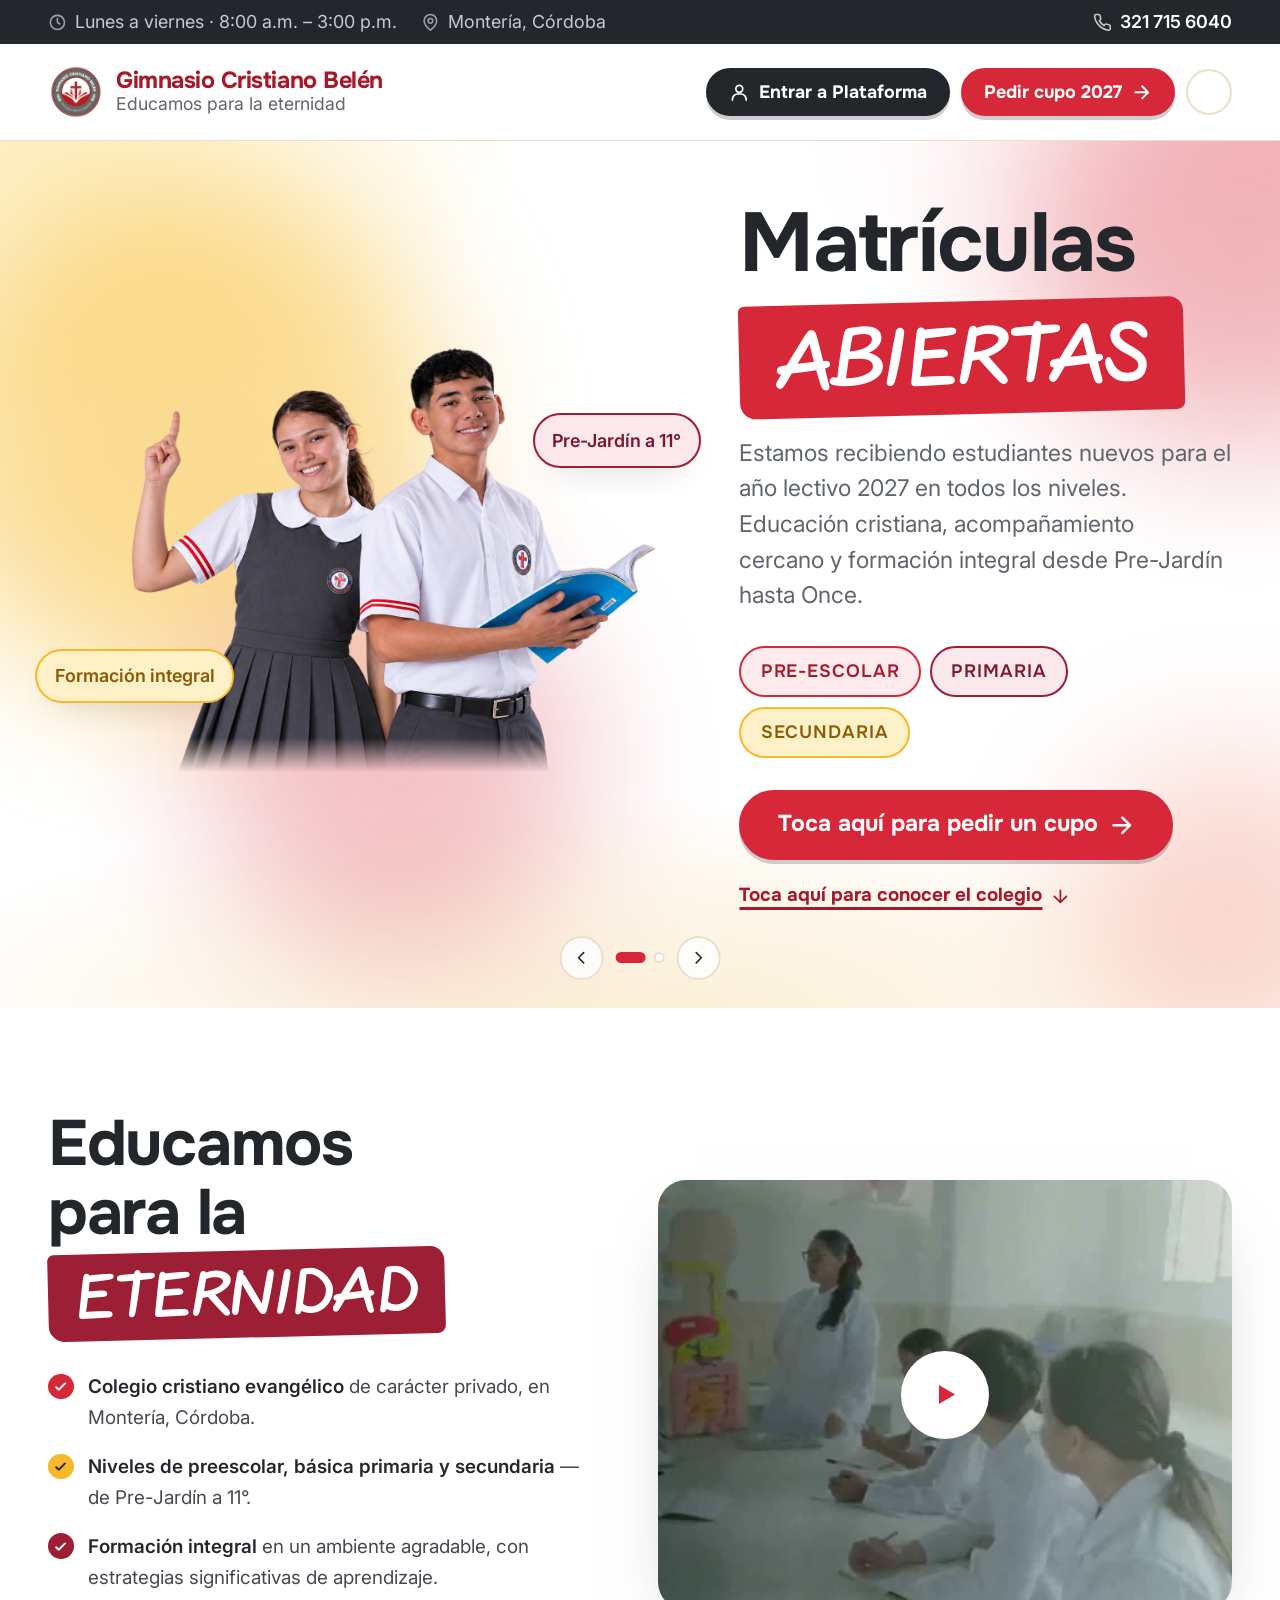
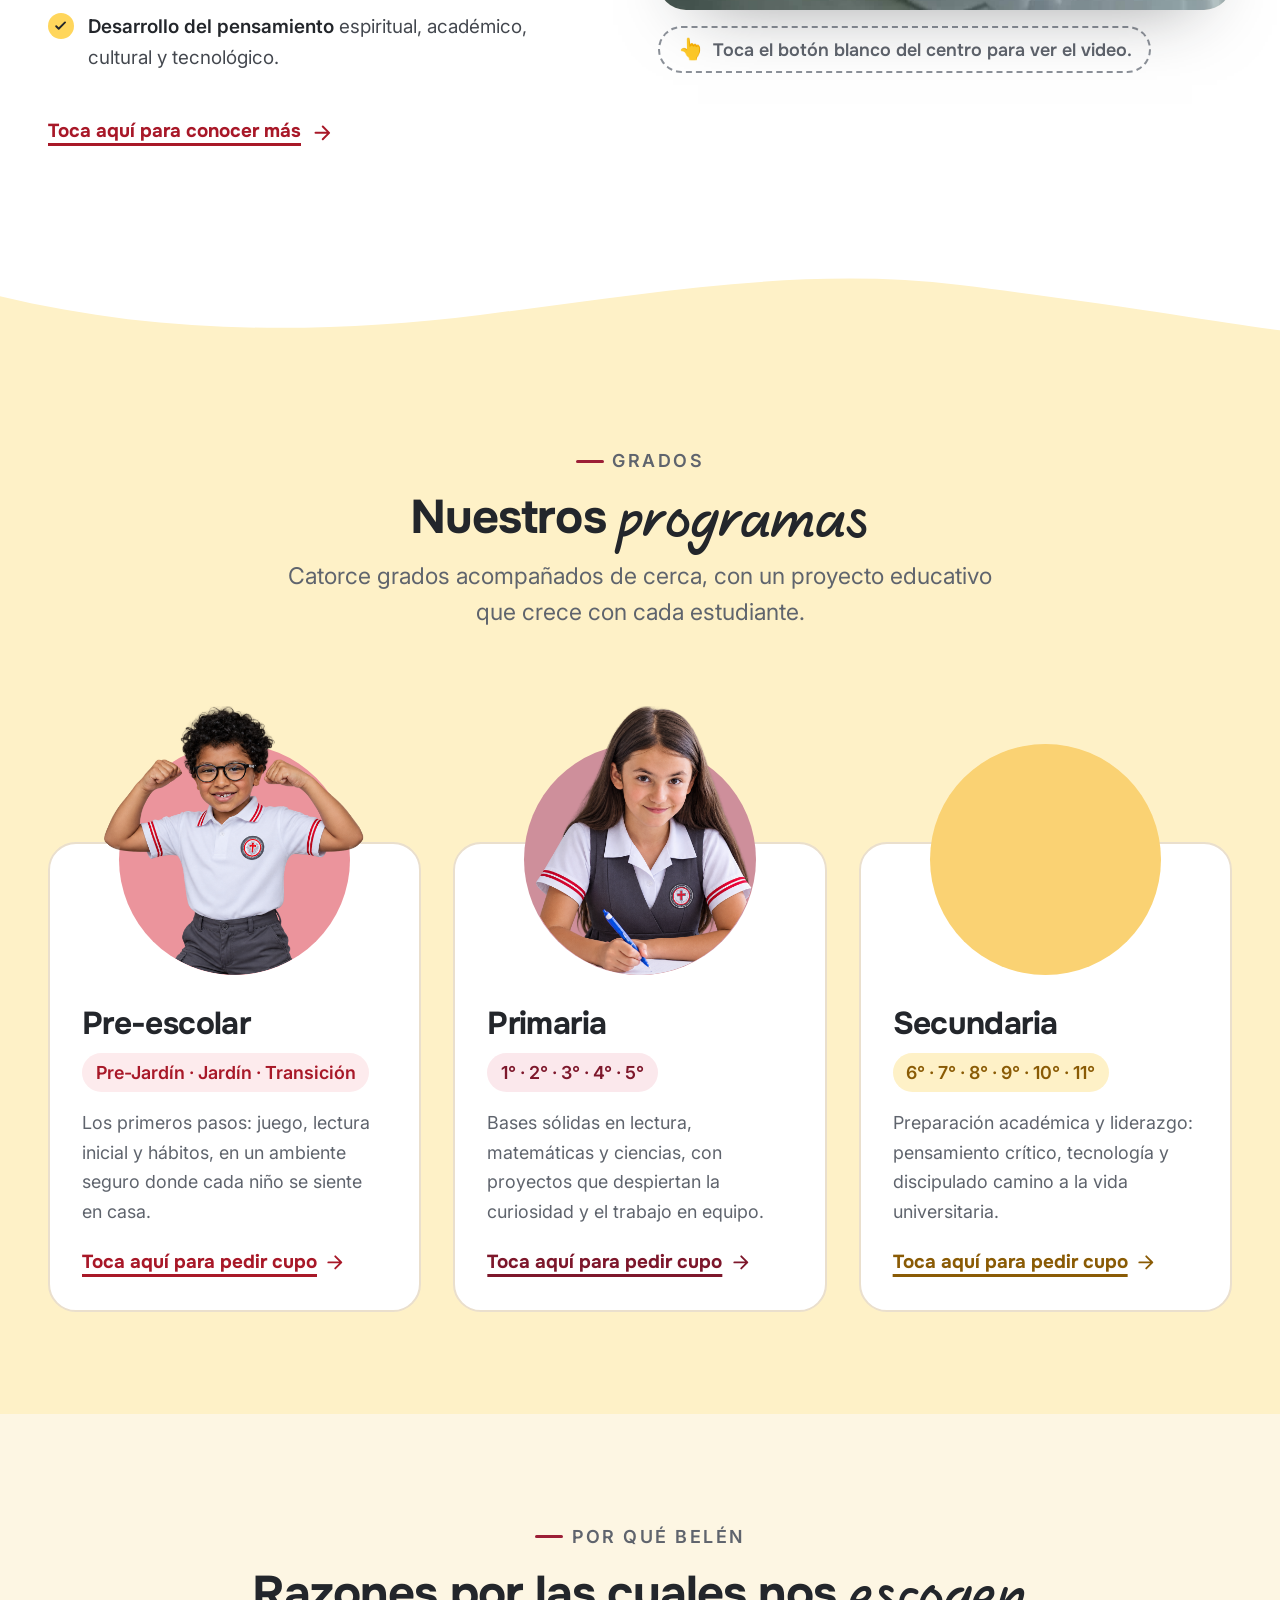
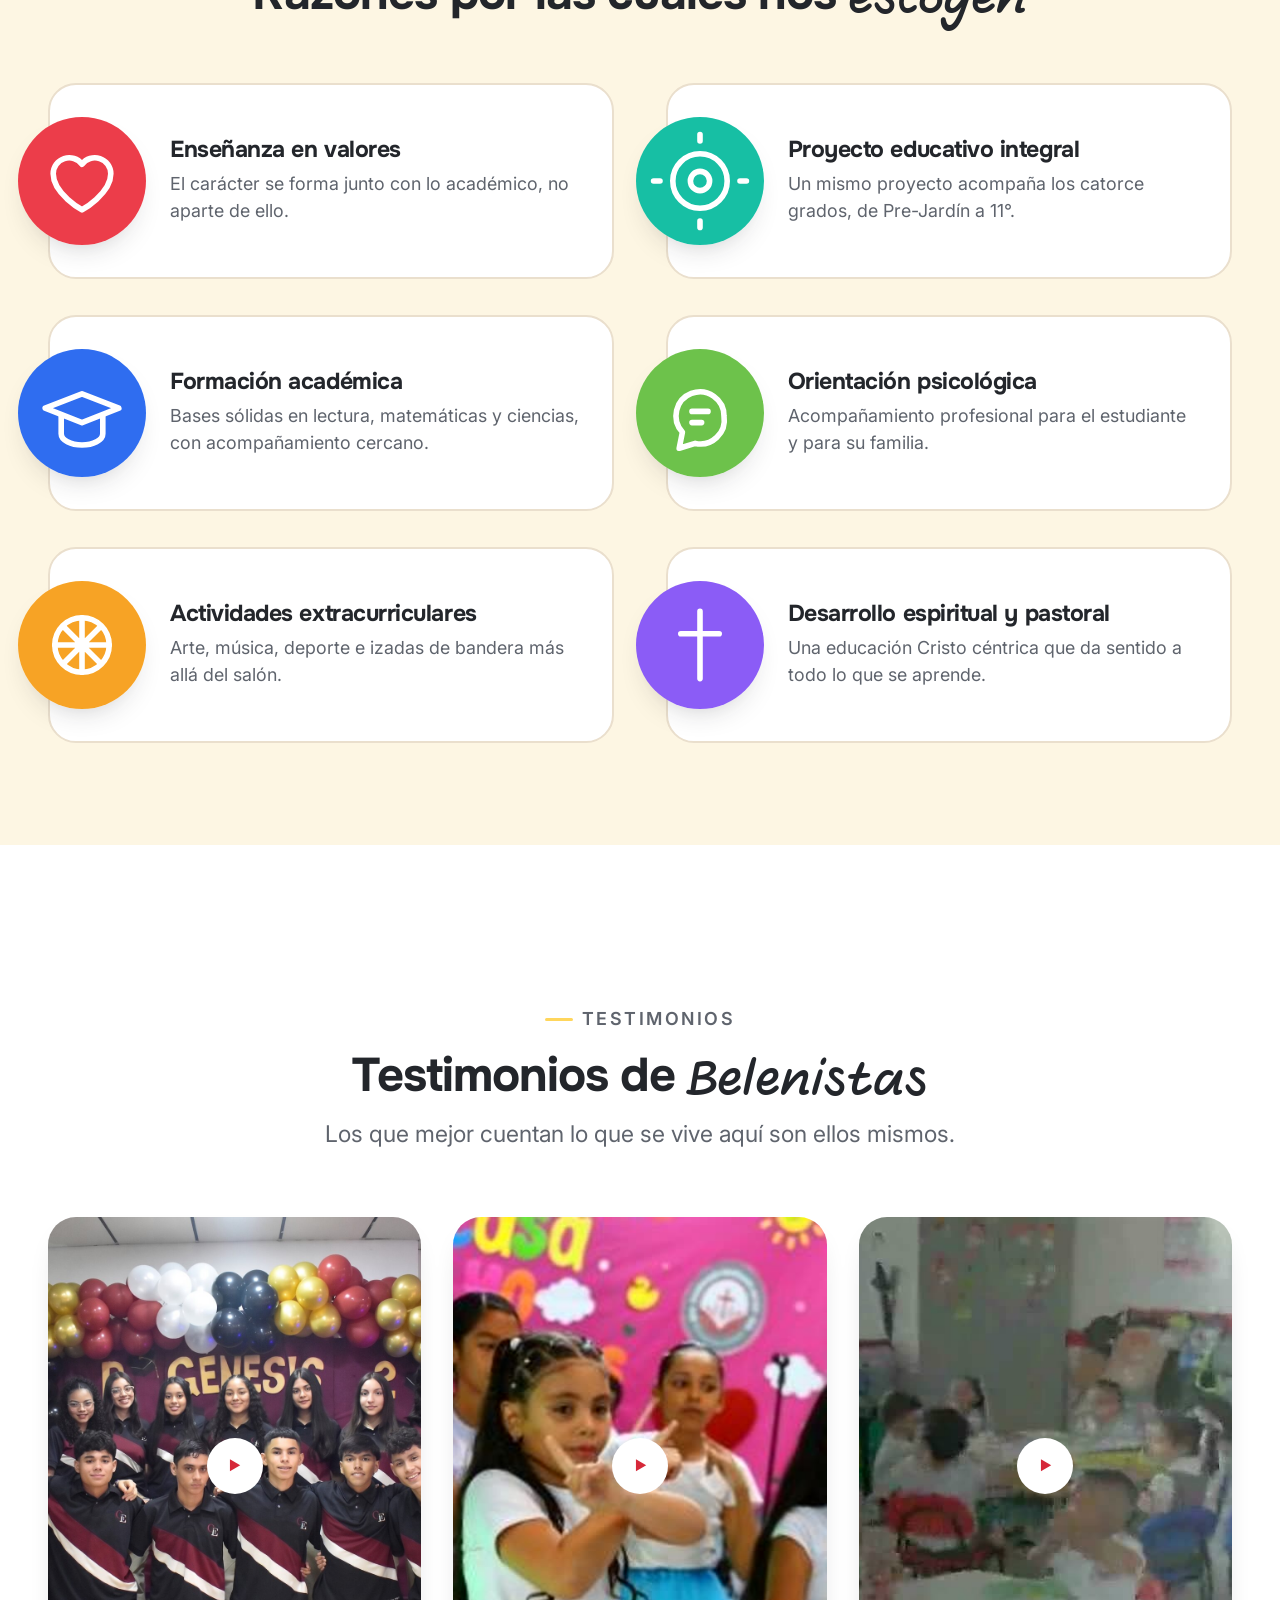
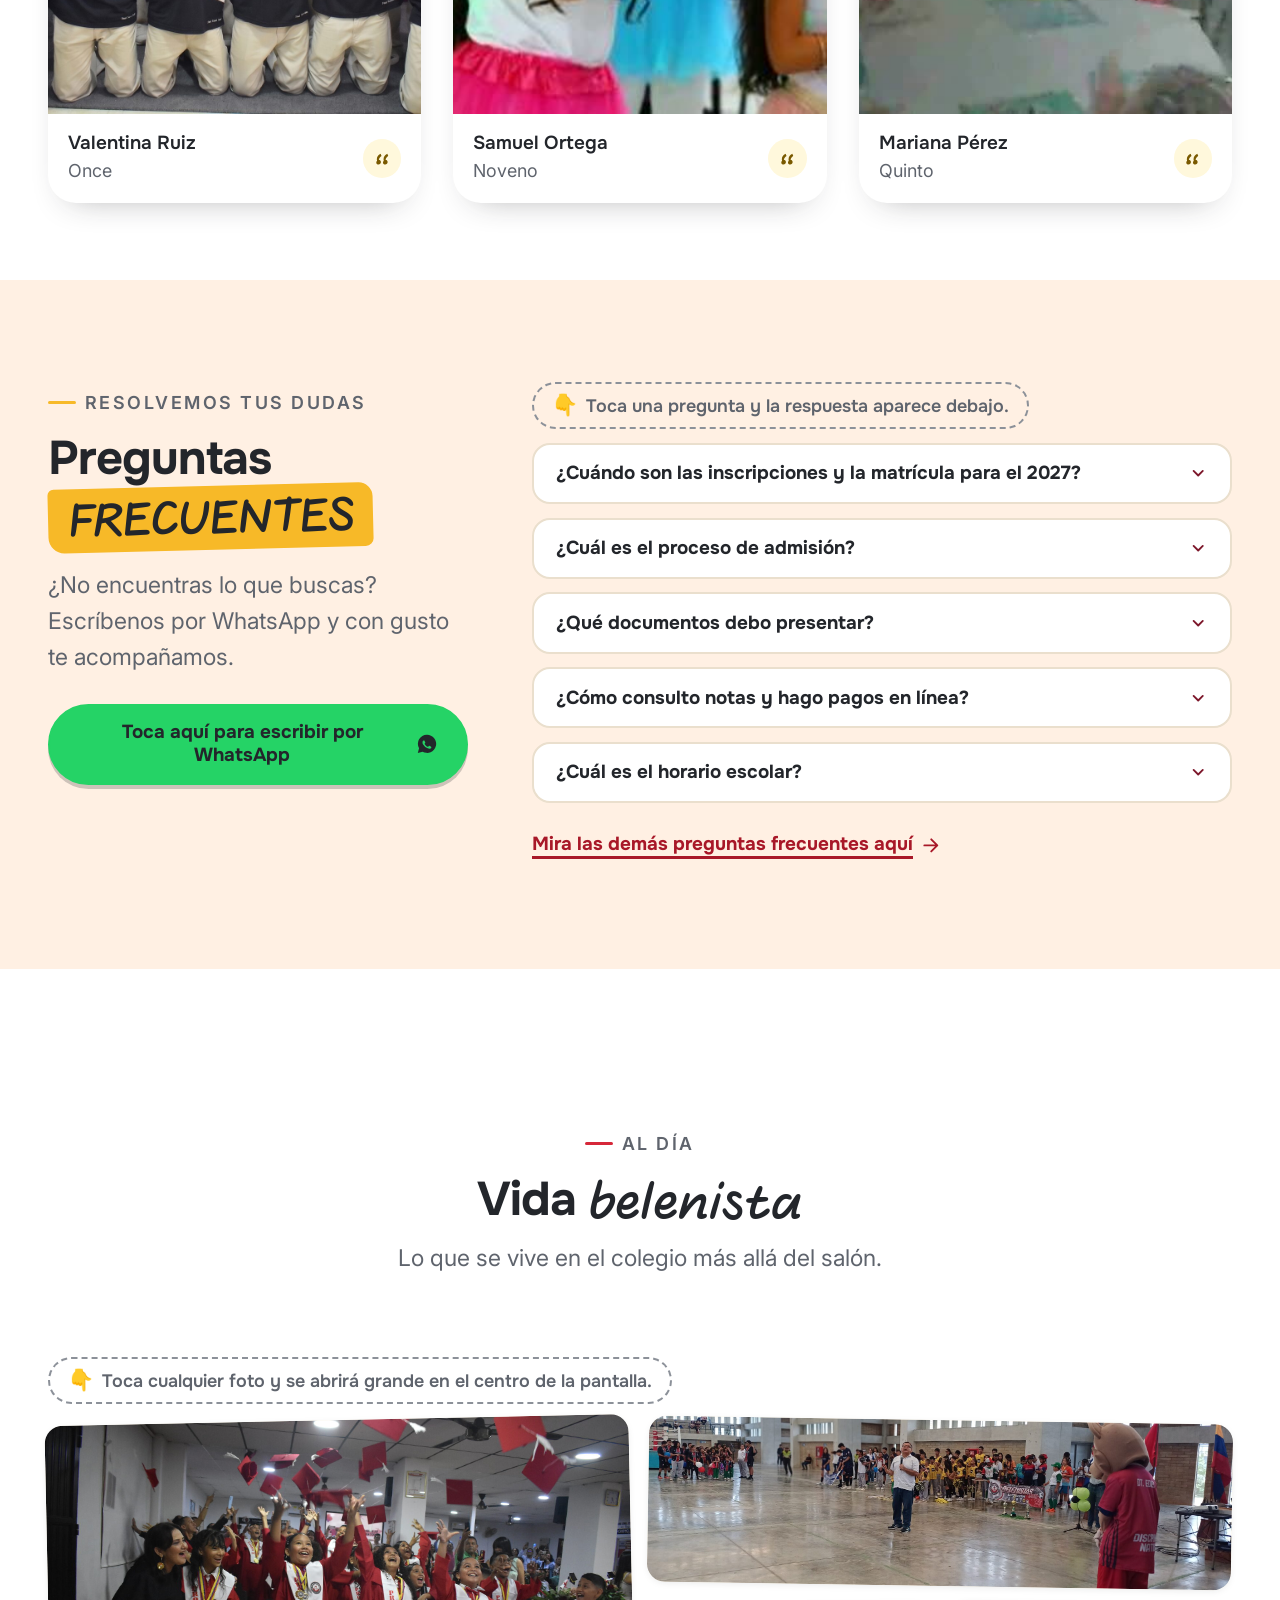
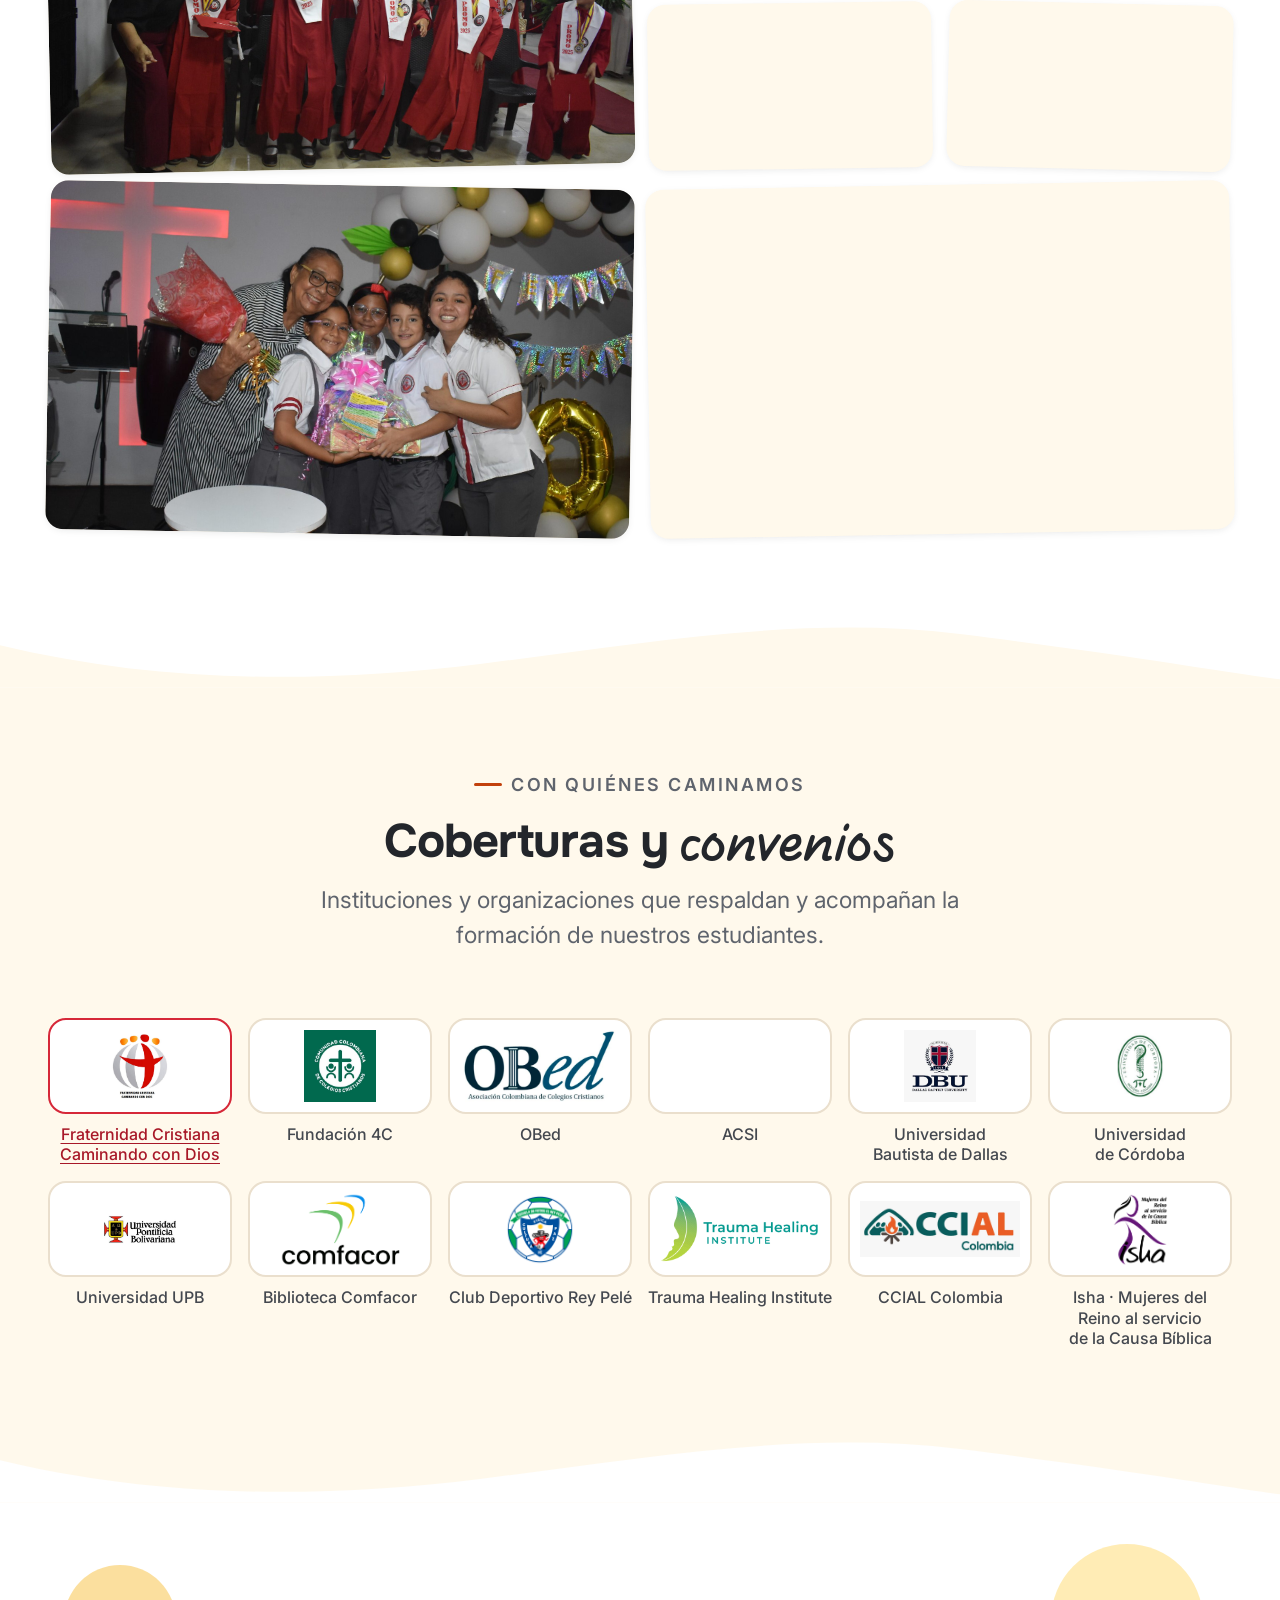
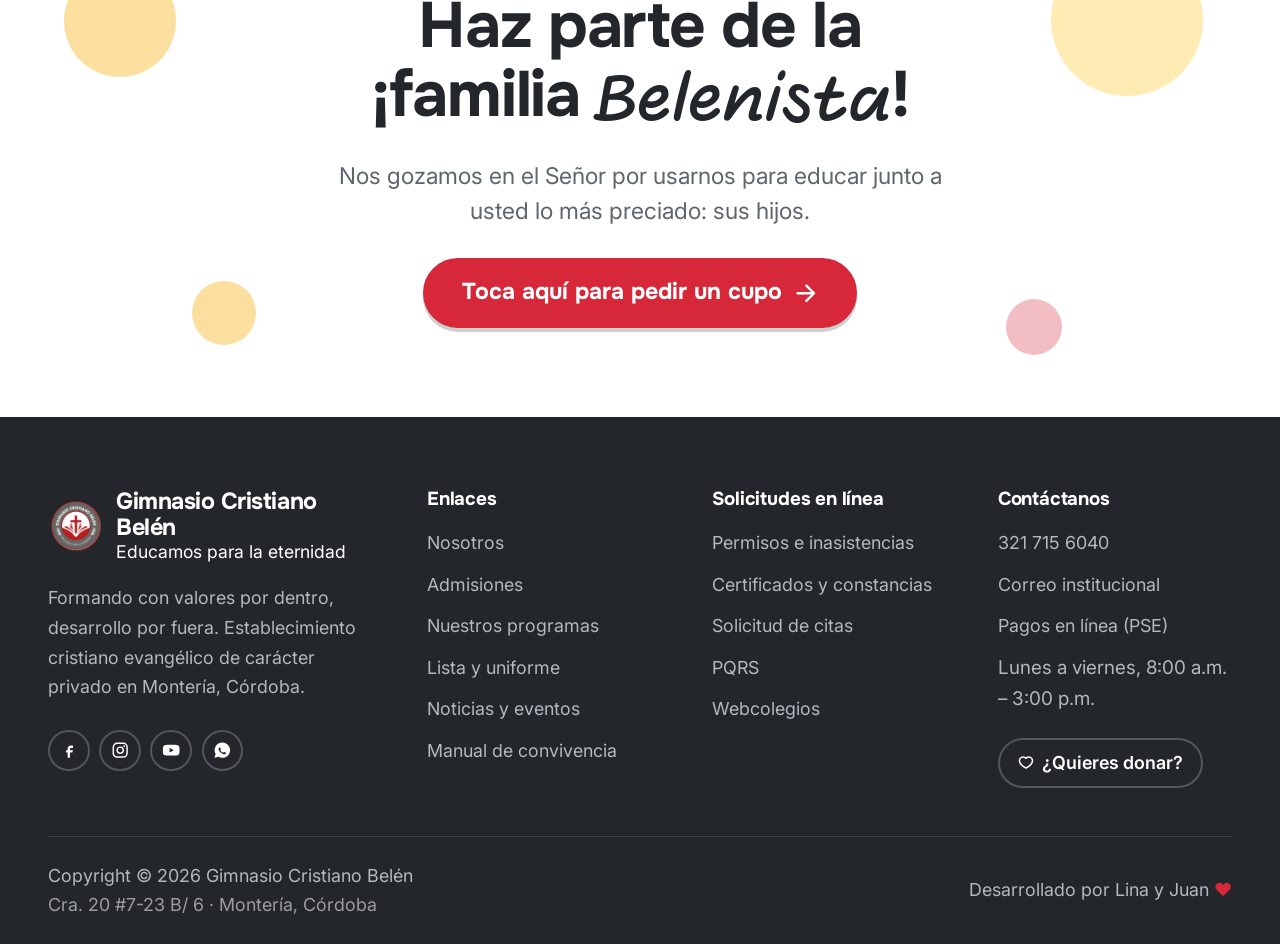
==== commit 28d4e9e8: "Fotos reales del colegio en galería, misión, visión, valores e himno Las fotos de relleno (capturas " ====
--- a/index.html
+++ b/index.html
@@ -671,56 +671,56 @@
     <p class="pista pista--abajo">Toca cualquier foto y se abrirá grande en el centro de la pantalla.</p>
     <div class="collage reveal">
       <button class="collage__item collage__item--1" type="button" data-lightbox
-              data-lightbox-src="assets/img/foto-familyday.jpg">
-        <img src="assets/img/foto-familyday.jpg" alt="Presentación cultural del Family Day belenista" width="1000" height="500" loading="lazy" decoding="async">
+              data-lightbox-src="assets/img/foto-grado.jpg">
+        <img src="assets/img/foto-grado.jpg" alt="Estudiantes de la promoción lanzando los birretes al aire en la ceremonia de grado" width="1600" height="1067" loading="lazy" decoding="async">
         <span class="collage__label">
-          <span class="collage__tag collage__tag--rojo">Family Day</span>
-          <span class="collage__text">Un día de presentaciones, juegos y encuentro entre las familias.</span>
+          <span class="collage__tag collage__tag--rojo">Ceremonia de grado</span>
+          <span class="collage__text">Los birretes al aire: el final de una etapa y el comienzo de otra.</span>
         </span>
       </button>
 
       <button class="collage__item collage__item--2" type="button" data-lightbox
-              data-lightbox-src="assets/img/foto-ciencias.jpg">
-        <img src="assets/img/foto-ciencias.jpg" alt="Estudiantes durante la olimpiada matemática" width="1280" height="768" loading="lazy" decoding="async">
+              data-lightbox-src="assets/img/foto-deportes.jpg">
+        <img src="assets/img/foto-deportes.jpg" alt="Apertura del festival deportivo en el coliseo, con los estudiantes alrededor de la cancha" width="1800" height="830" loading="lazy" decoding="async">
         <span class="collage__label">
-          <span class="collage__tag collage__tag--turquesa">Olimpiadas</span>
-          <span class="collage__text">Midiéndonos en la olimpiada matemática.</span>
+          <span class="collage__tag collage__tag--turquesa">Festival deportivo</span>
+          <span class="collage__text">La apertura de los juegos, con todo el colegio en las gradas.</span>
         </span>
       </button>
 
       <button class="collage__item collage__item--3" type="button" data-lightbox
-              data-lightbox-src="assets/img/foto-promocion.jpg">
-        <img src="assets/img/foto-promocion.jpg" alt="Estudiantes de la promoción en su ceremonia de grado" width="1000" height="510" loading="lazy" decoding="async">
+              data-lightbox-src="assets/img/foto-devocional.jpg">
+        <img src="assets/img/foto-devocional.jpg" alt="Estudiante de primaria leyendo la Biblia frente al micrófono" width="933" height="1400" loading="lazy" decoding="async">
         <span class="collage__label">
-          <span class="collage__tag collage__tag--mostaza">Promoción</span>
-          <span class="collage__text">El último capítulo de once, y el primero de todo lo demás.</span>
+          <span class="collage__tag collage__tag--mostaza">Devocional</span>
+          <span class="collage__text">Cada jornada empieza con la Palabra.</span>
         </span>
       </button>
 
       <button class="collage__item collage__item--4" type="button" data-lightbox
-              data-lightbox-src="assets/img/foto-preescolar.jpg">
-        <img src="assets/img/foto-preescolar.jpg" alt="Niños de preescolar en una actividad de aula" width="940" height="580" loading="lazy" decoding="async">
+              data-lightbox-src="assets/img/foto-preescolar-oracion.jpg">
+        <img src="assets/img/foto-preescolar-oracion.jpg" alt="Niños de preescolar en el momento de oración de la mañana" width="933" height="1400" loading="lazy" decoding="async">
         <span class="collage__label">
           <span class="collage__tag collage__tag--verde">Preescolar</span>
-          <span class="collage__text">Los más pequeños, aprendiendo jugando.</span>
+          <span class="collage__text">Los más pequeños también tienen su momento de oración.</span>
         </span>
       </button>
 
       <button class="collage__item collage__item--5" type="button" data-lightbox
-              data-lightbox-src="assets/video/hero-poster.jpg">
-        <img src="assets/video/hero-poster.jpg" alt="Estudiantes belenistas en el colegio" width="1280" height="720" loading="lazy" decoding="async">
+              data-lightbox-src="assets/img/foto-maestros.jpg">
+        <img src="assets/img/foto-maestros.jpg" alt="Estudiantes entregando un regalo a una docente en la celebración del día del maestro" width="1600" height="1495" loading="lazy" decoding="async">
         <span class="collage__label">
-          <span class="collage__tag collage__tag--turquesa">Día a día</span>
-          <span class="collage__text">Lo de todos los días, que también es lo importante.</span>
+          <span class="collage__tag collage__tag--turquesa">Día del maestro</span>
+          <span class="collage__text">Los estudiantes agradecen a quienes los acompañan todo el año.</span>
         </span>
       </button>
 
       <button class="collage__item collage__item--6" type="button" data-lightbox
-              data-lightbox-src="assets/img/aviso-escuela-padres.jpg">
-        <img src="assets/img/aviso-escuela-padres.jpg" alt="Afiche de la escuela de padres del Gimnasio Cristiano Belén" width="720" height="887" loading="lazy" decoding="async">
+              data-lightbox-src="assets/img/foto-intercolegiados.jpg">
+        <img src="assets/img/foto-intercolegiados.jpg" alt="Estudiantes belenistas en la inauguración de los juegos intercolegiados" width="1600" height="1067" loading="lazy" decoding="async">
         <span class="collage__label">
-          <span class="collage__tag collage__tag--rojo">Escuela de padres</span>
-          <span class="collage__text">Formación del carácter en los niños, con las familias.</span>
+          <span class="collage__tag collage__tag--rojo">Intercolegiados</span>
+          <span class="collage__text">Representando al colegio fuera de casa.</span>
         </span>
       </button>
     </div>
@@ -819,15 +819,11 @@
         </span>
         <span class="convenio__nombre">CCIAL Colombia</span>
       </li>
-      <!-- PROVISIONAL: Isha aún no tiene su logo en assets/img/convenios/.
-           Cuando llegue el archivo, se cambia el
-           <span class="convenio__provisional"> por un <img class="convenio__logo">
-           como los de arriba. -->
-      <li class="convenio">
-        <span class="convenio__marco">
-          <span class="convenio__provisional" aria-hidden="true">Isha</span>
-        </span>
-        <span class="convenio__nombre">Isha</span>
+      <li class="convenio">
+        <span class="convenio__marco">
+          <img class="convenio__logo" src="assets/img/convenios/isha.webp" alt="" width="494" height="640" loading="lazy" decoding="async">
+        </span>
+        <span class="convenio__nombre">Isha · Mujeres del Reino al servicio de la Causa Bíblica</span>
       </li>
     </ul>
   </div>
--- a/assets/css/layout.css
+++ b/assets/css/layout.css
@@ -1476,16 +1476,6 @@
   box-shadow: var(--shadow-md);
 }
 
-/* Sustituto del logo mientras no llega el archivo: las siglas en la
-   tipografía de los titulares. */
-.convenio__provisional {
-  font-family: var(--font-display);
-  font-size: var(--step-1);
-  font-weight: 700;
-  letter-spacing: 0.02em;
-  color: var(--muted);
-}
-
 .convenio__logo {
   width: auto;
   height: auto;
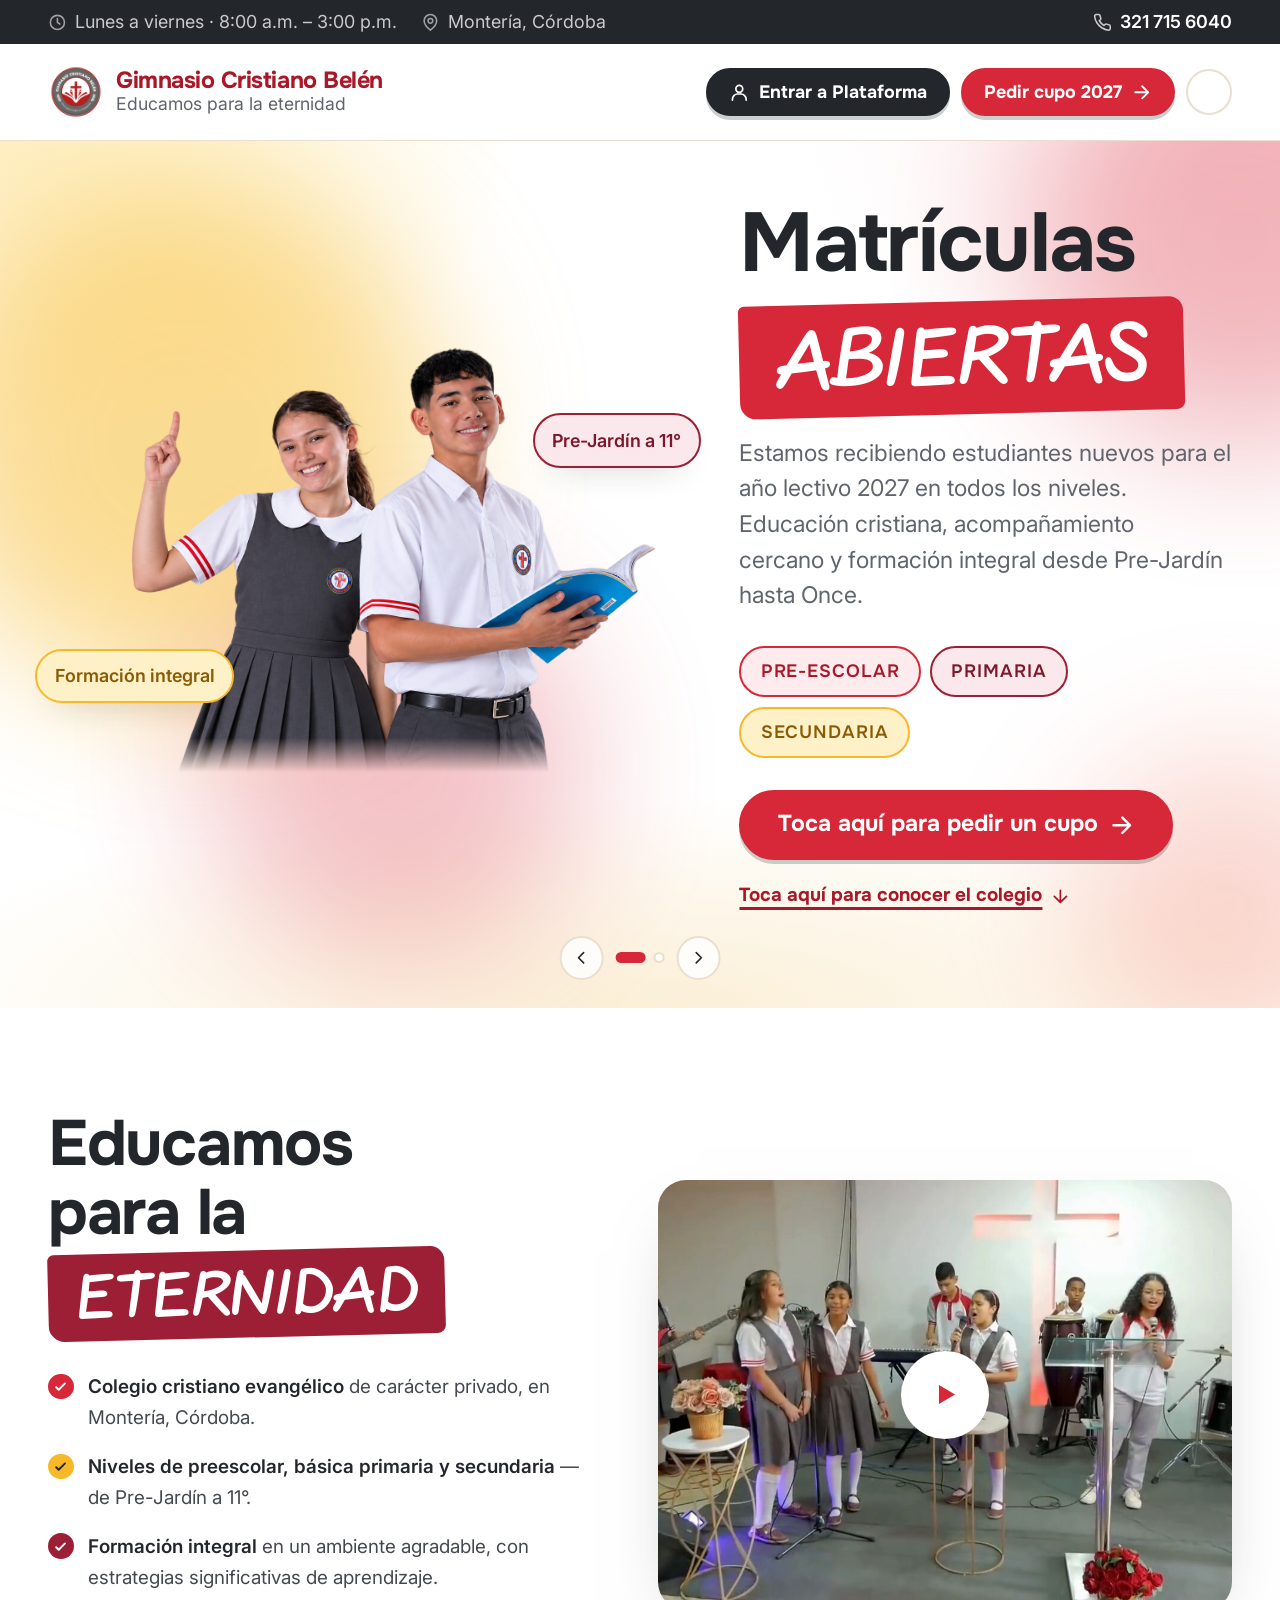
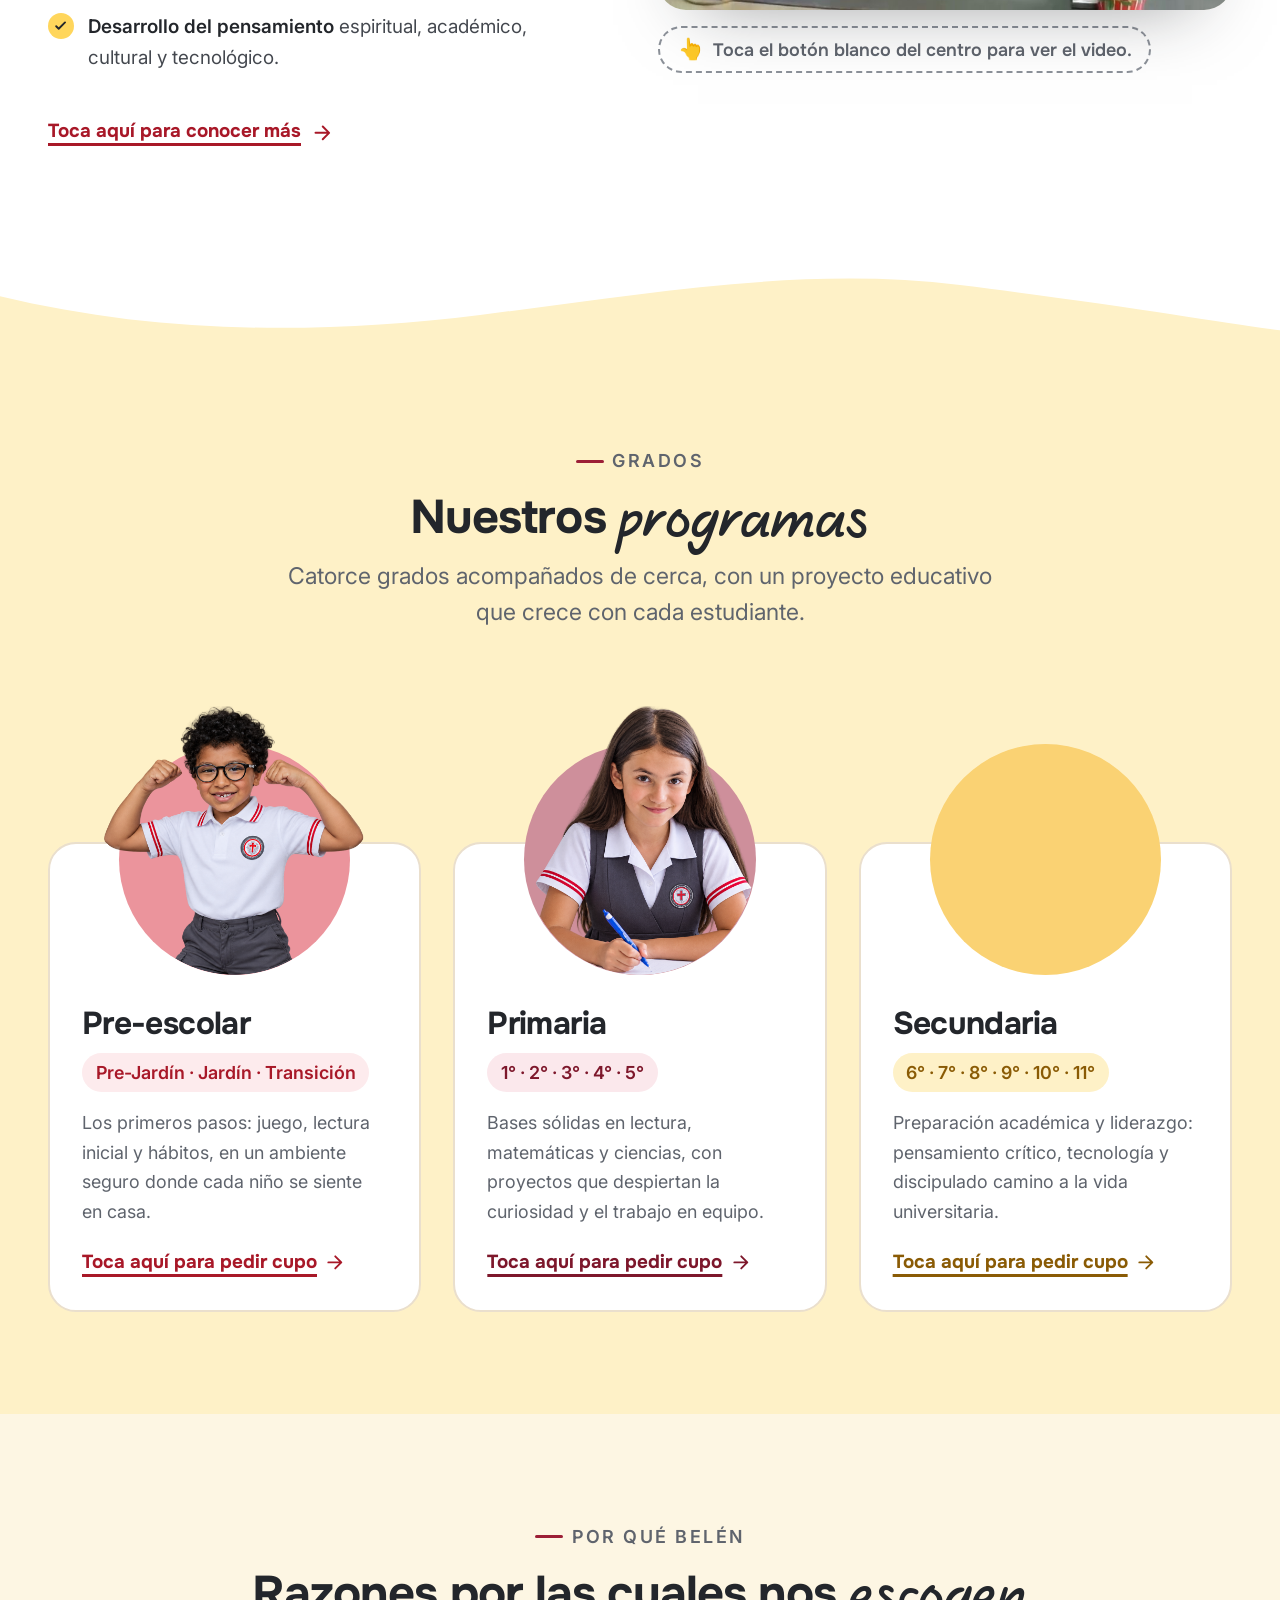
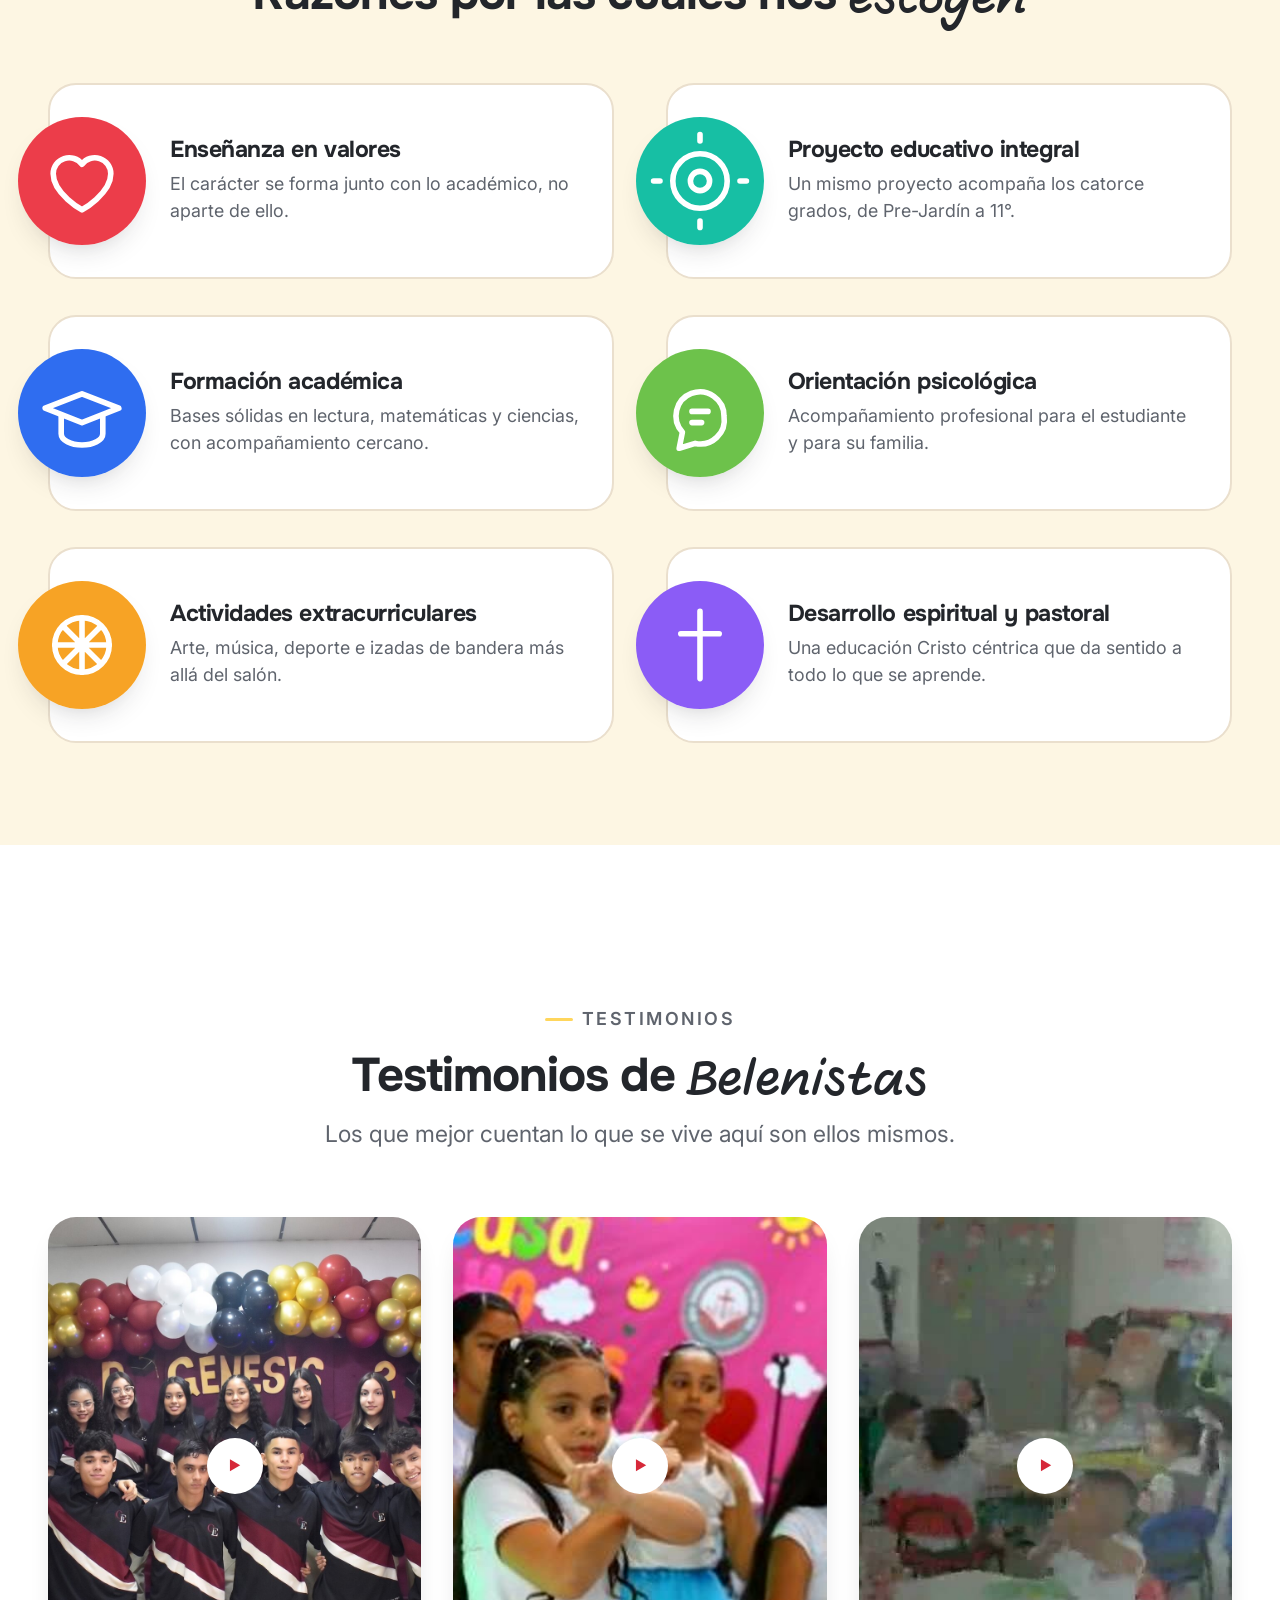
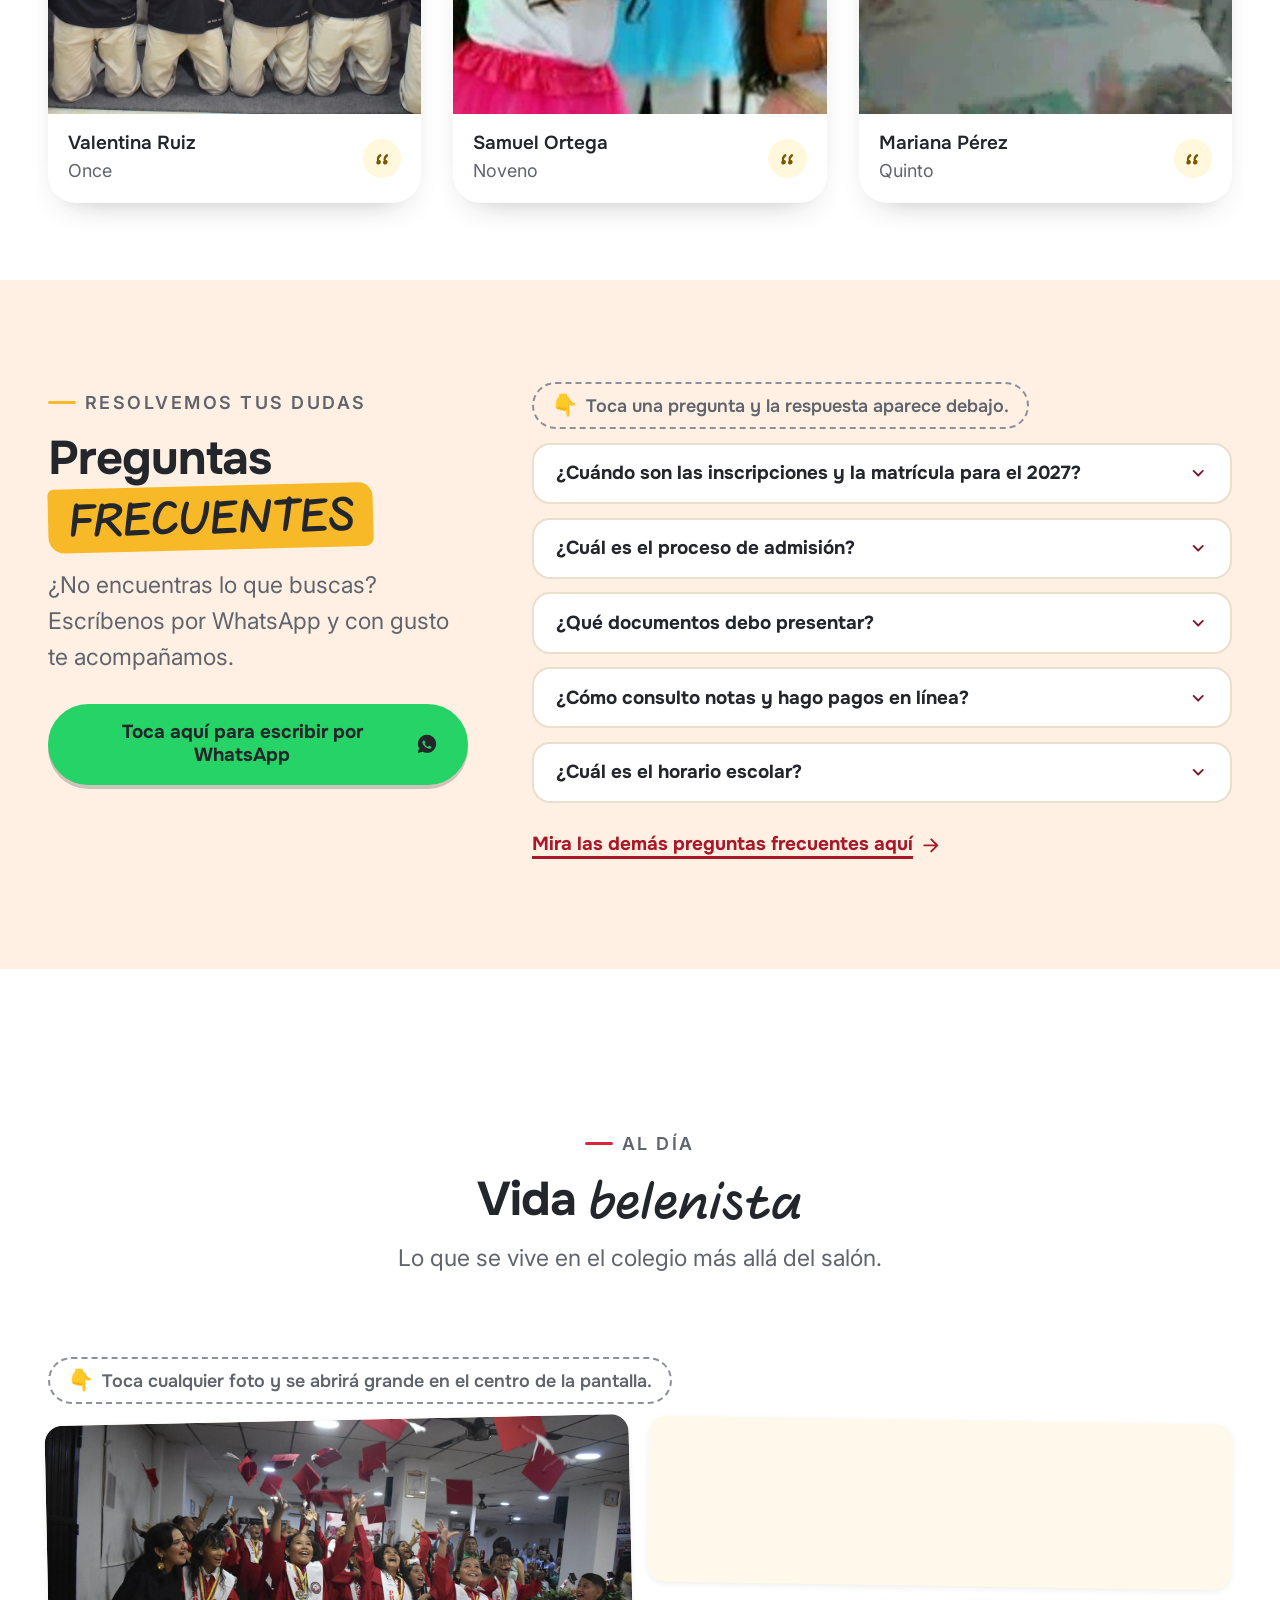
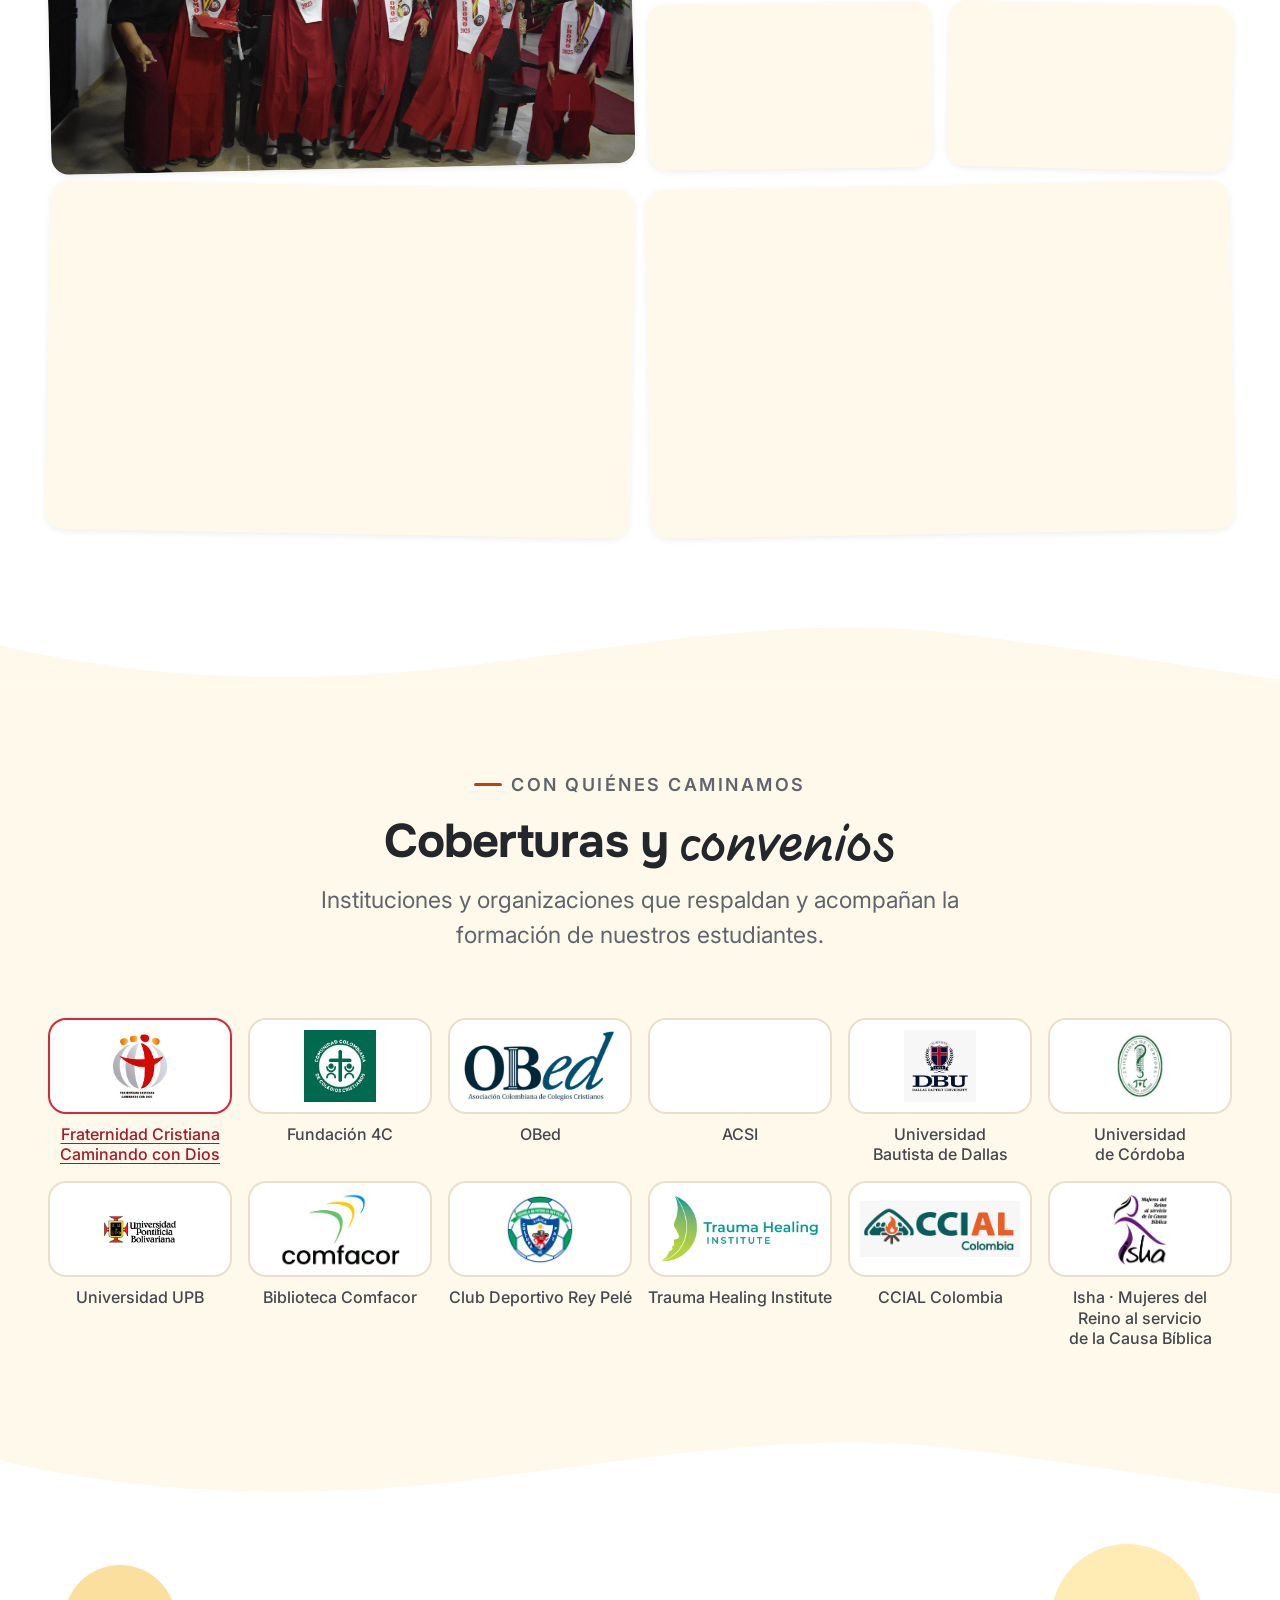
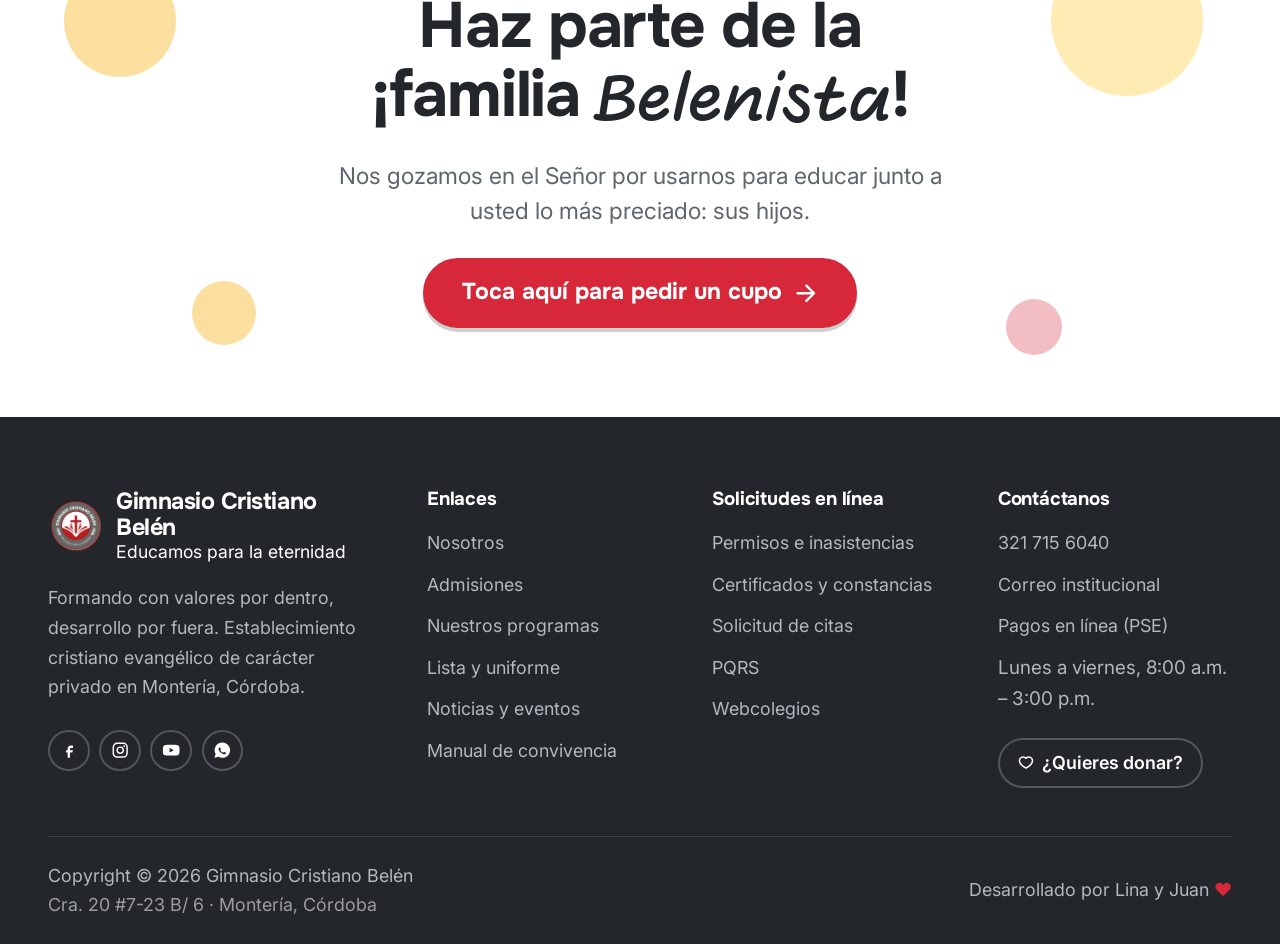
==== commit 28ce350f: "Video institucional en el home y calendario académico en PDF Video. El institucional reemplaza al ma" ====
--- a/index.html
+++ b/index.html
@@ -299,8 +299,8 @@
     <div class="reveal-img" style="--i:1">
       <div class="player" data-player>
         <video data-player-video muted playsinline preload="metadata"
-               poster="assets/video/hero-poster.jpg">
-          <source src="assets/video/hero.mp4" type="video/mp4">
+               poster="assets/video/institucional-poster.jpg">
+          <source src="assets/video/institucional.mp4" type="video/mp4">
         </video>
         <button class="player__play" type="button" data-player-toggle aria-label="Reproducir el video del colegio">
           <span><svg viewBox="0 0 24 24" aria-hidden="true"><path d="M6.5 5.5v13l11-6.5-11-6.5Z"/></svg></span>
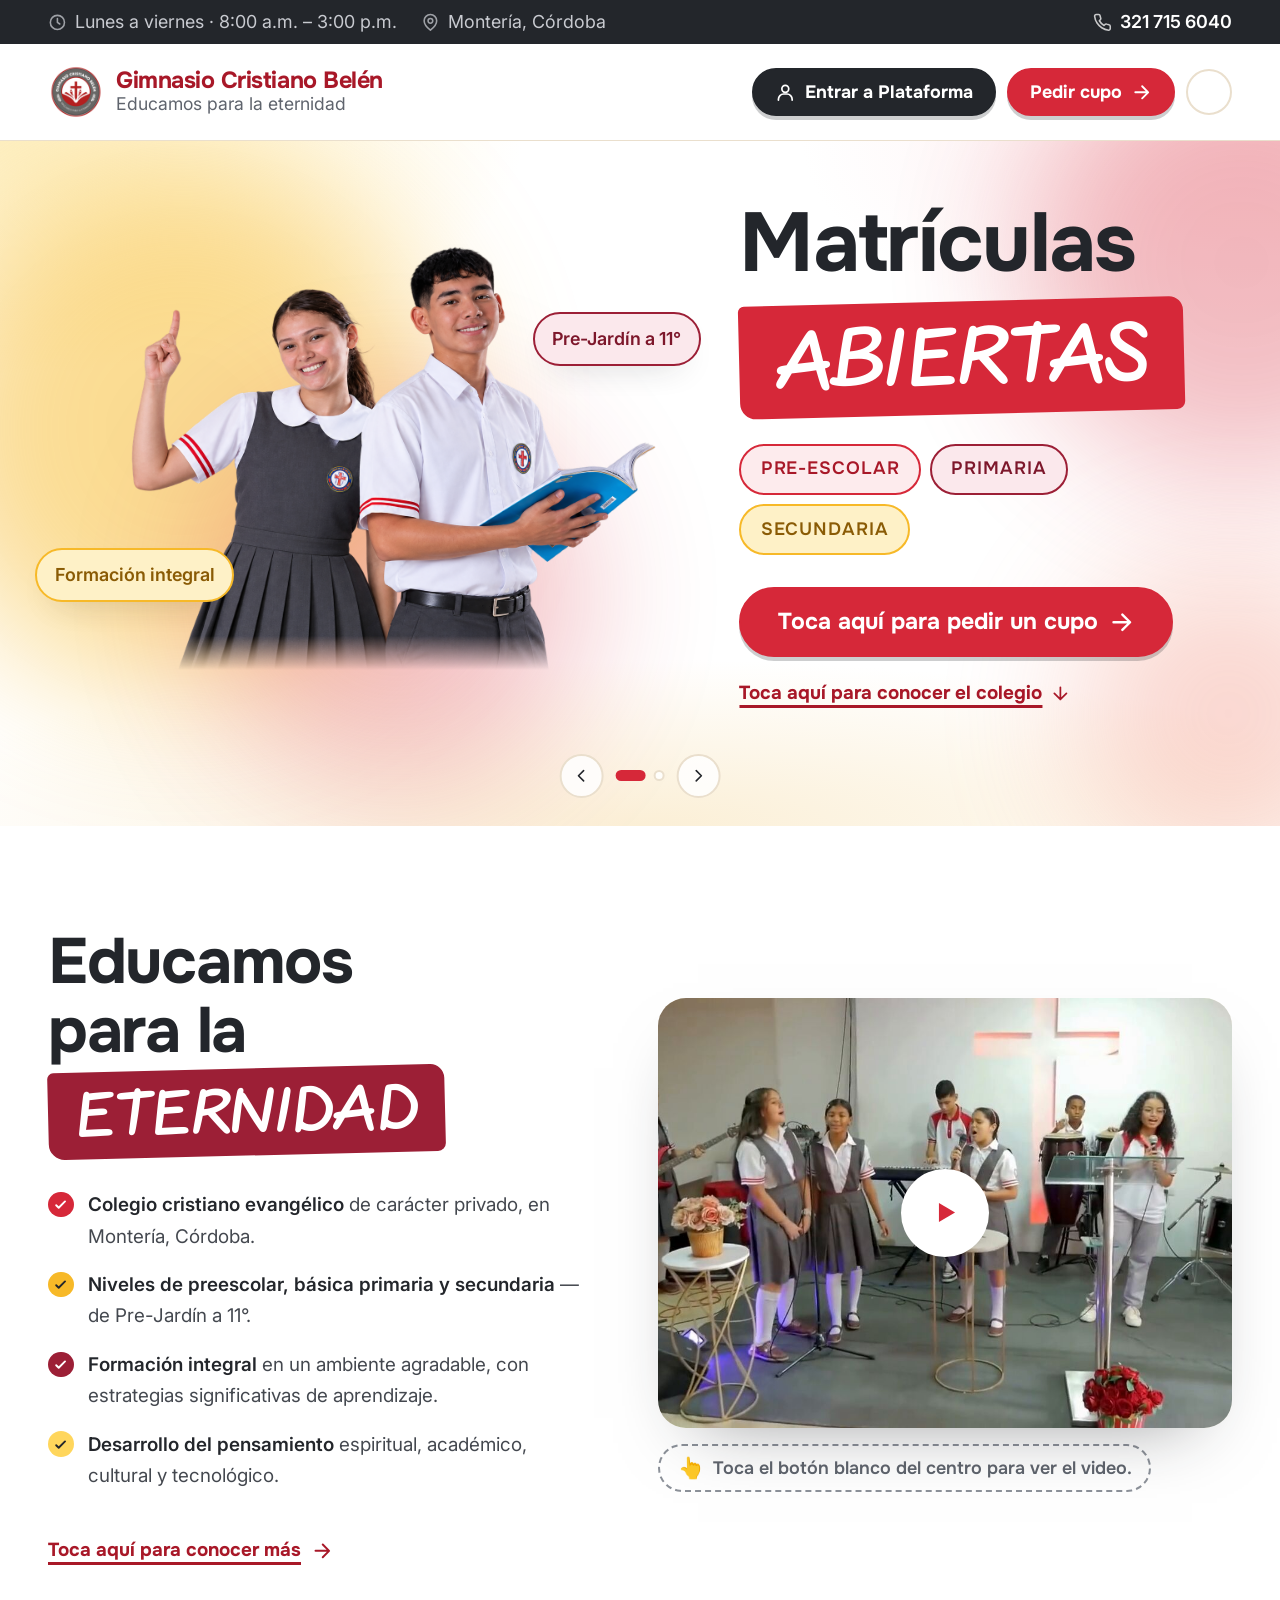
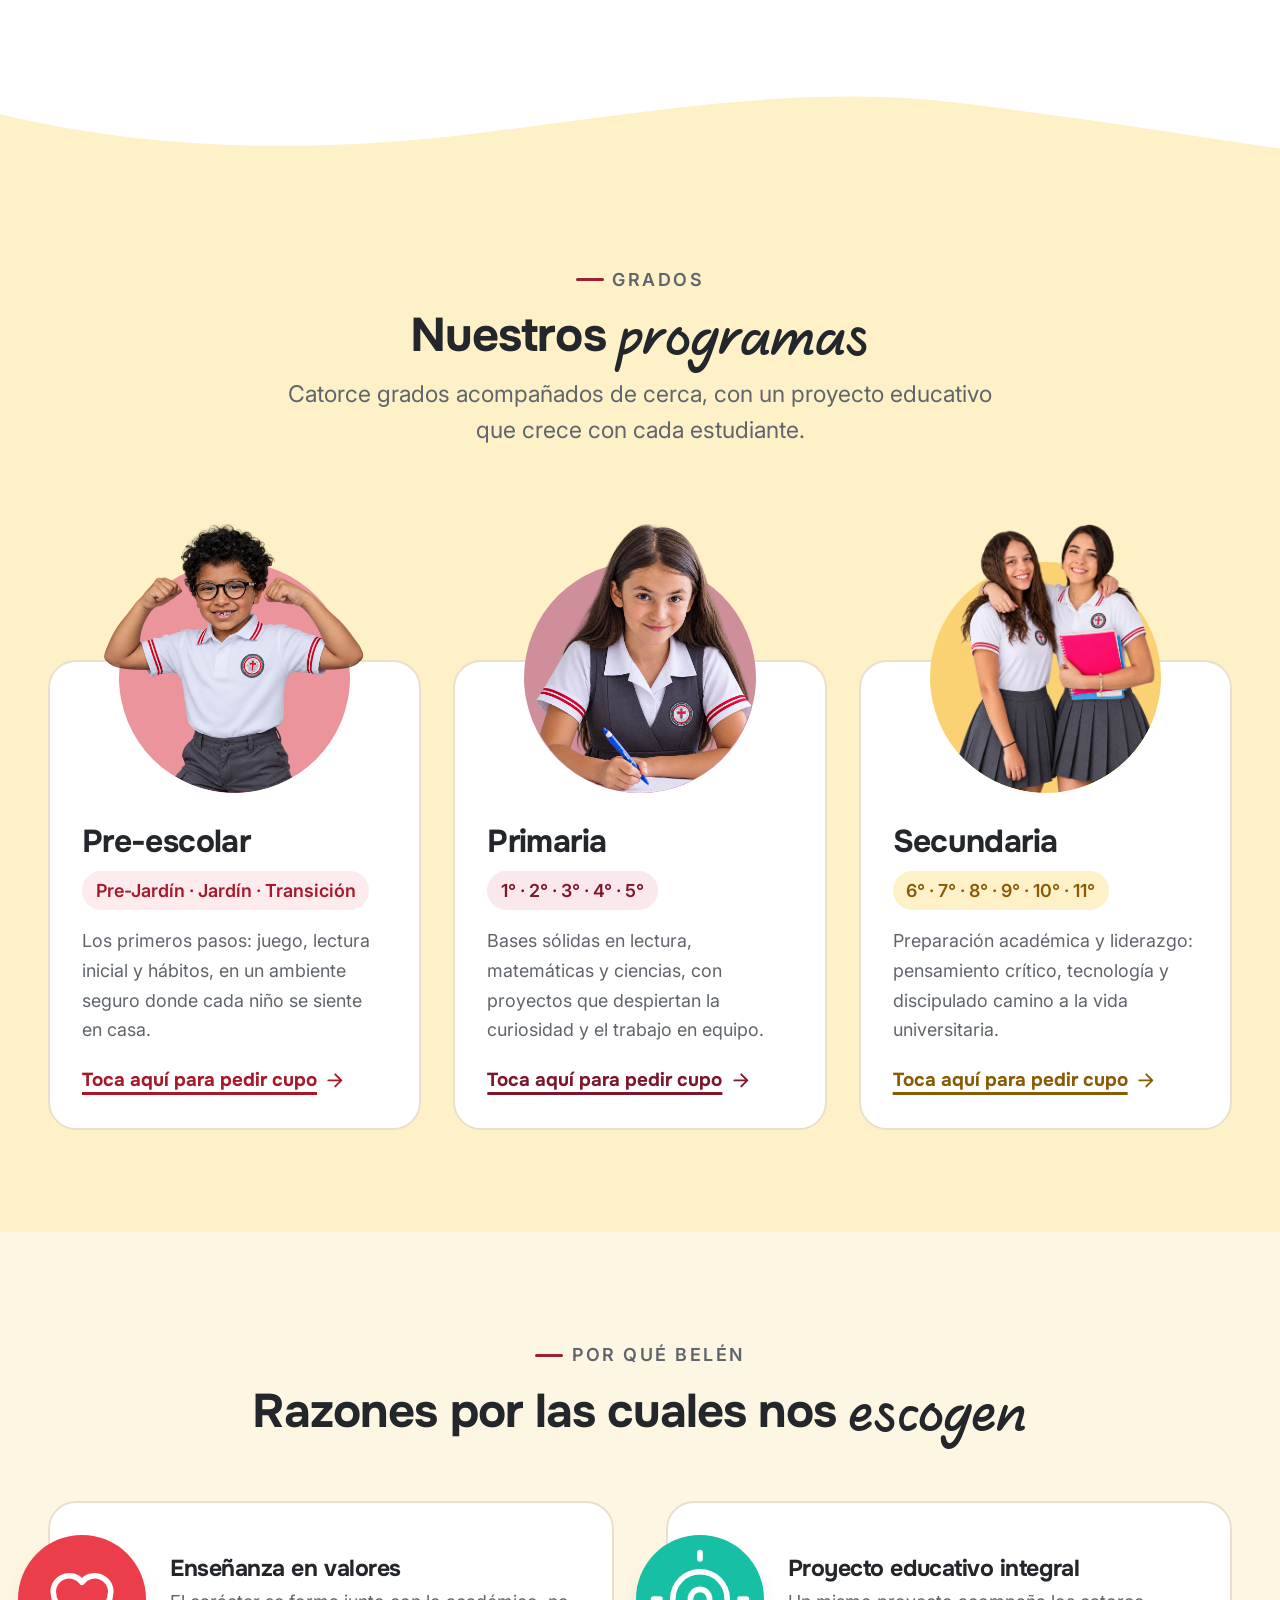
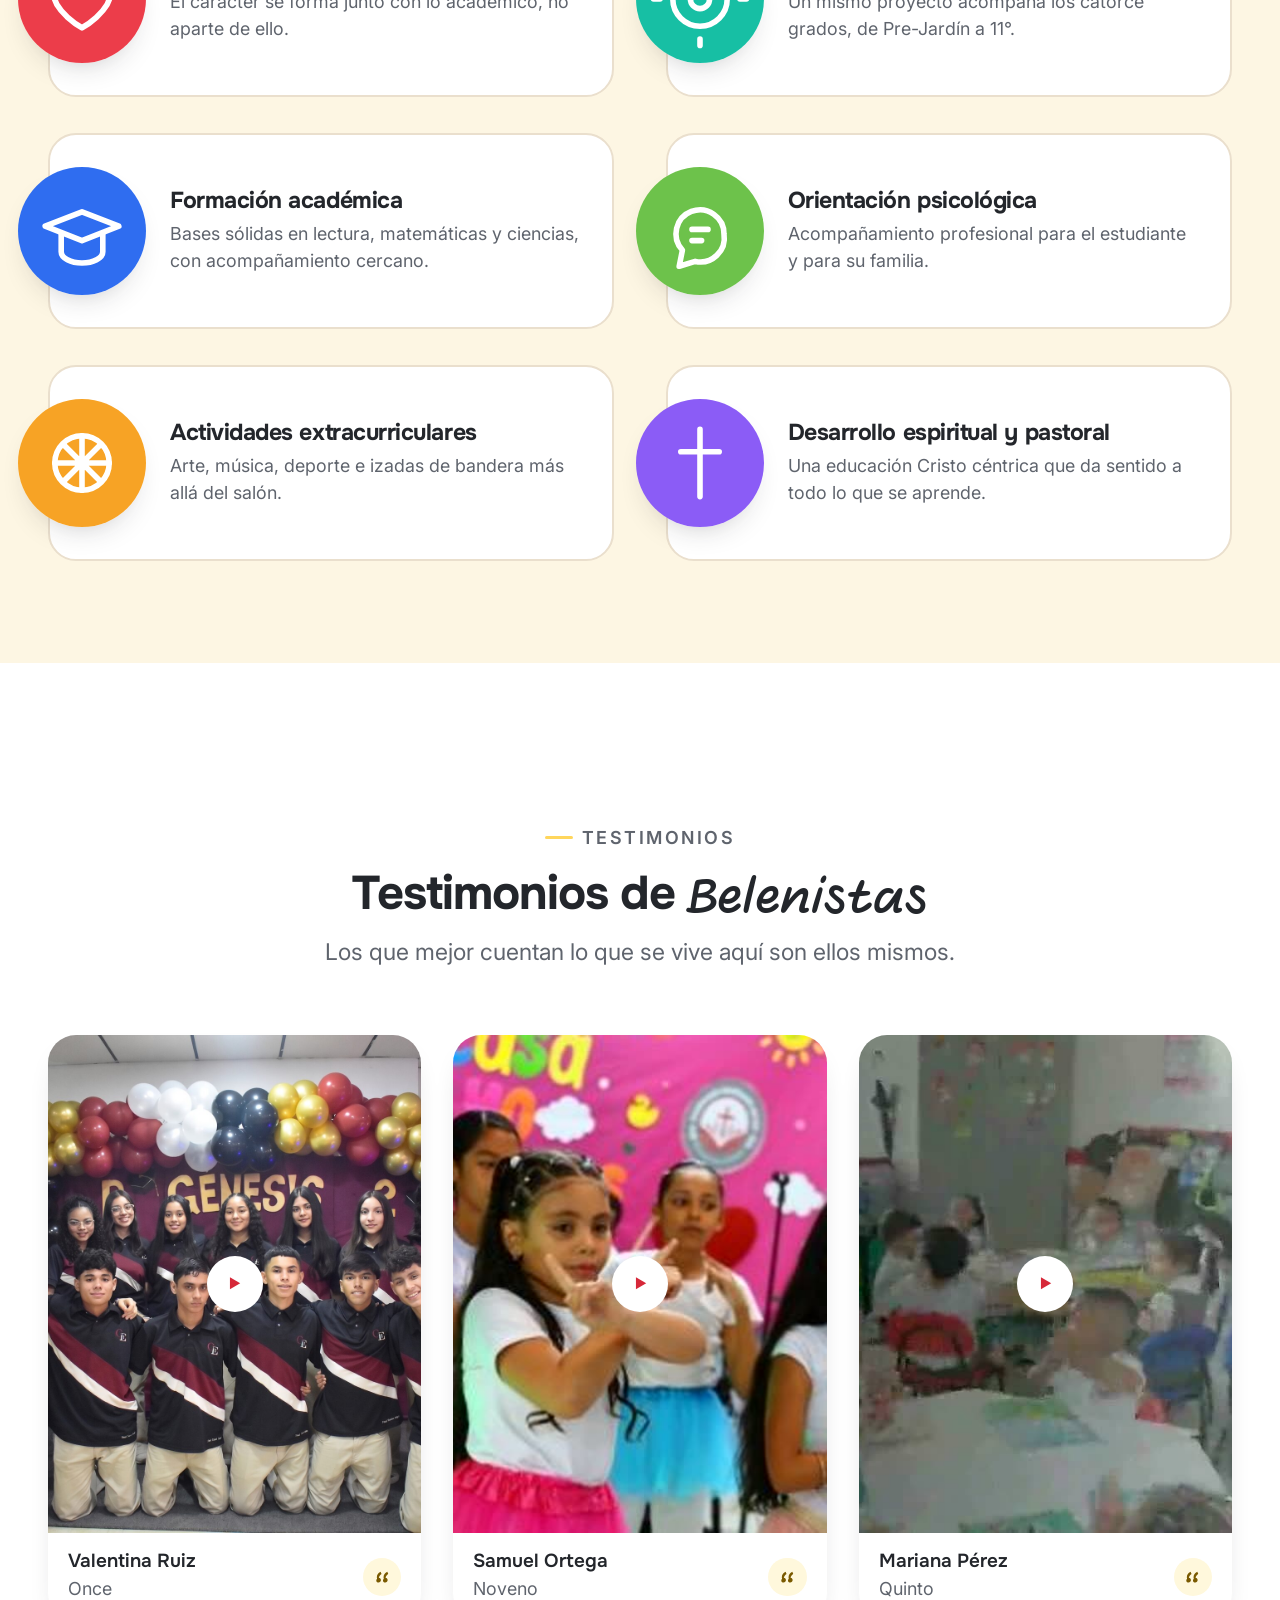
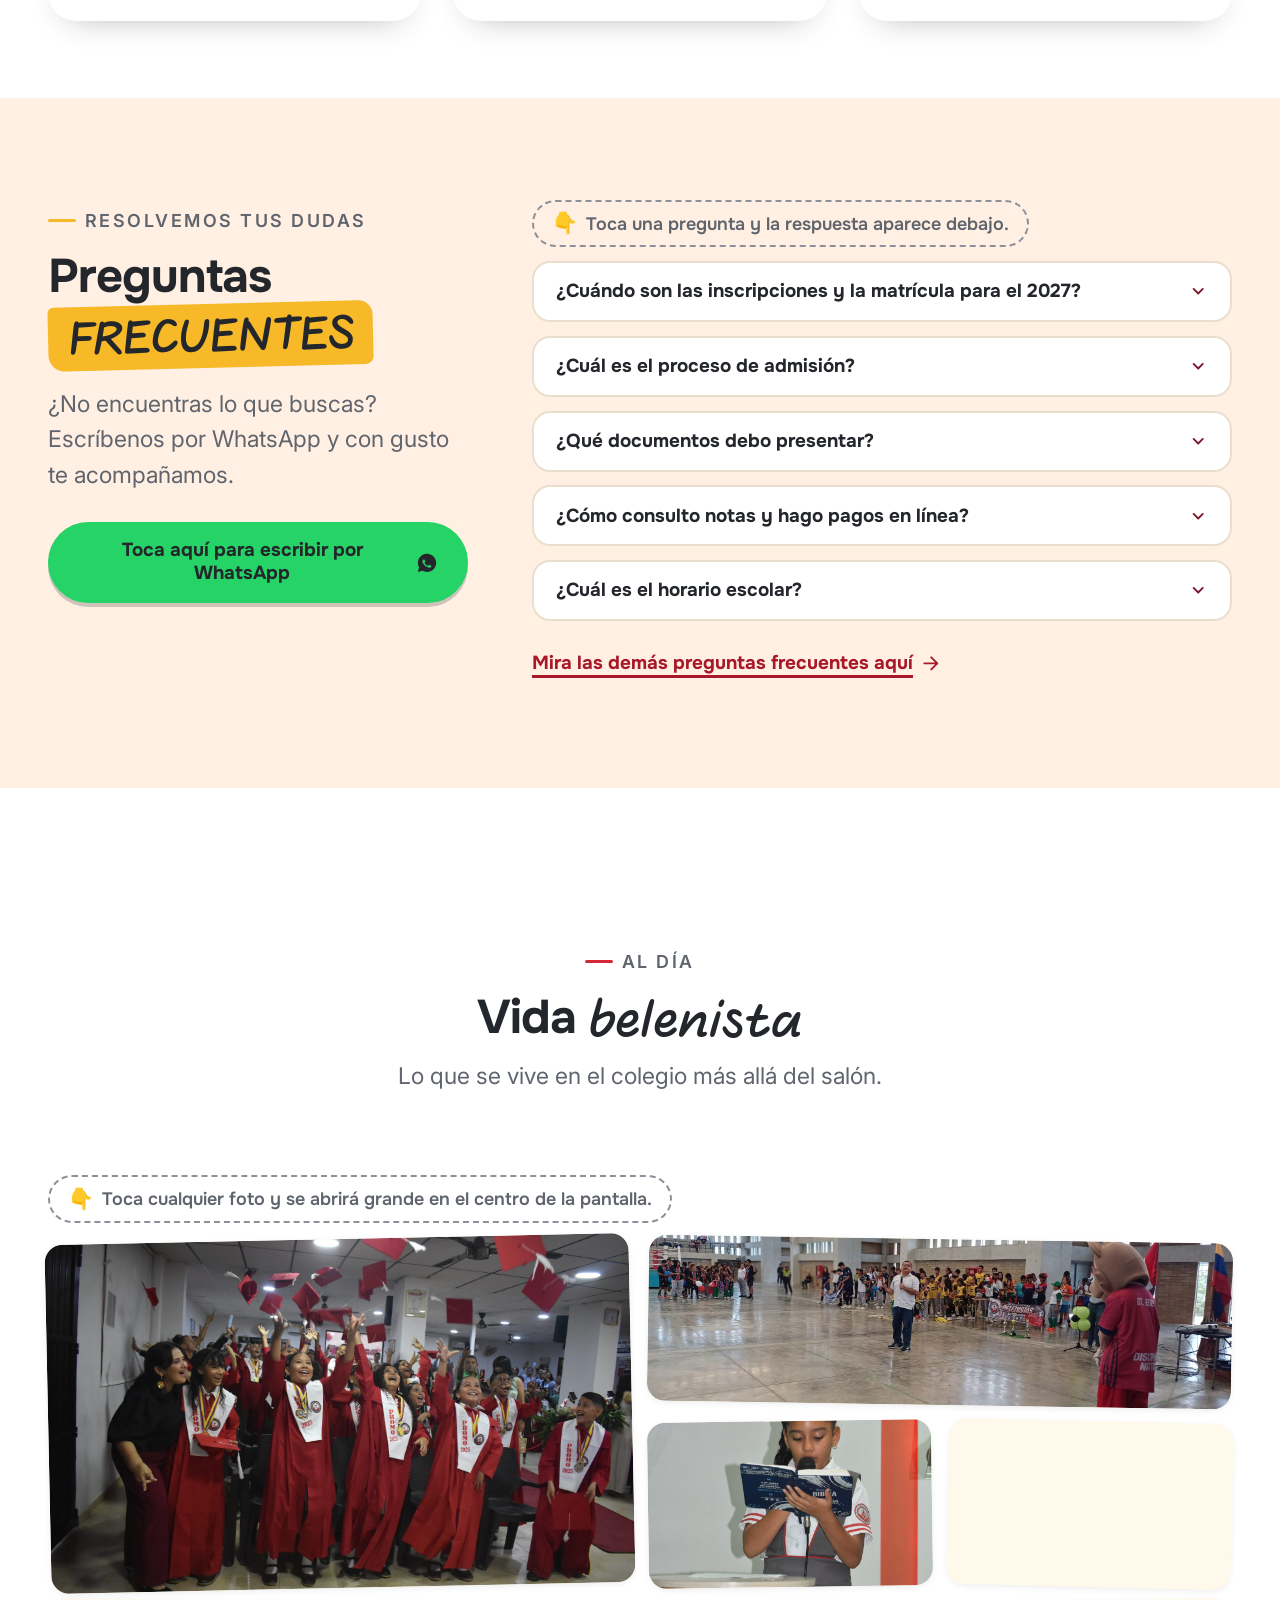
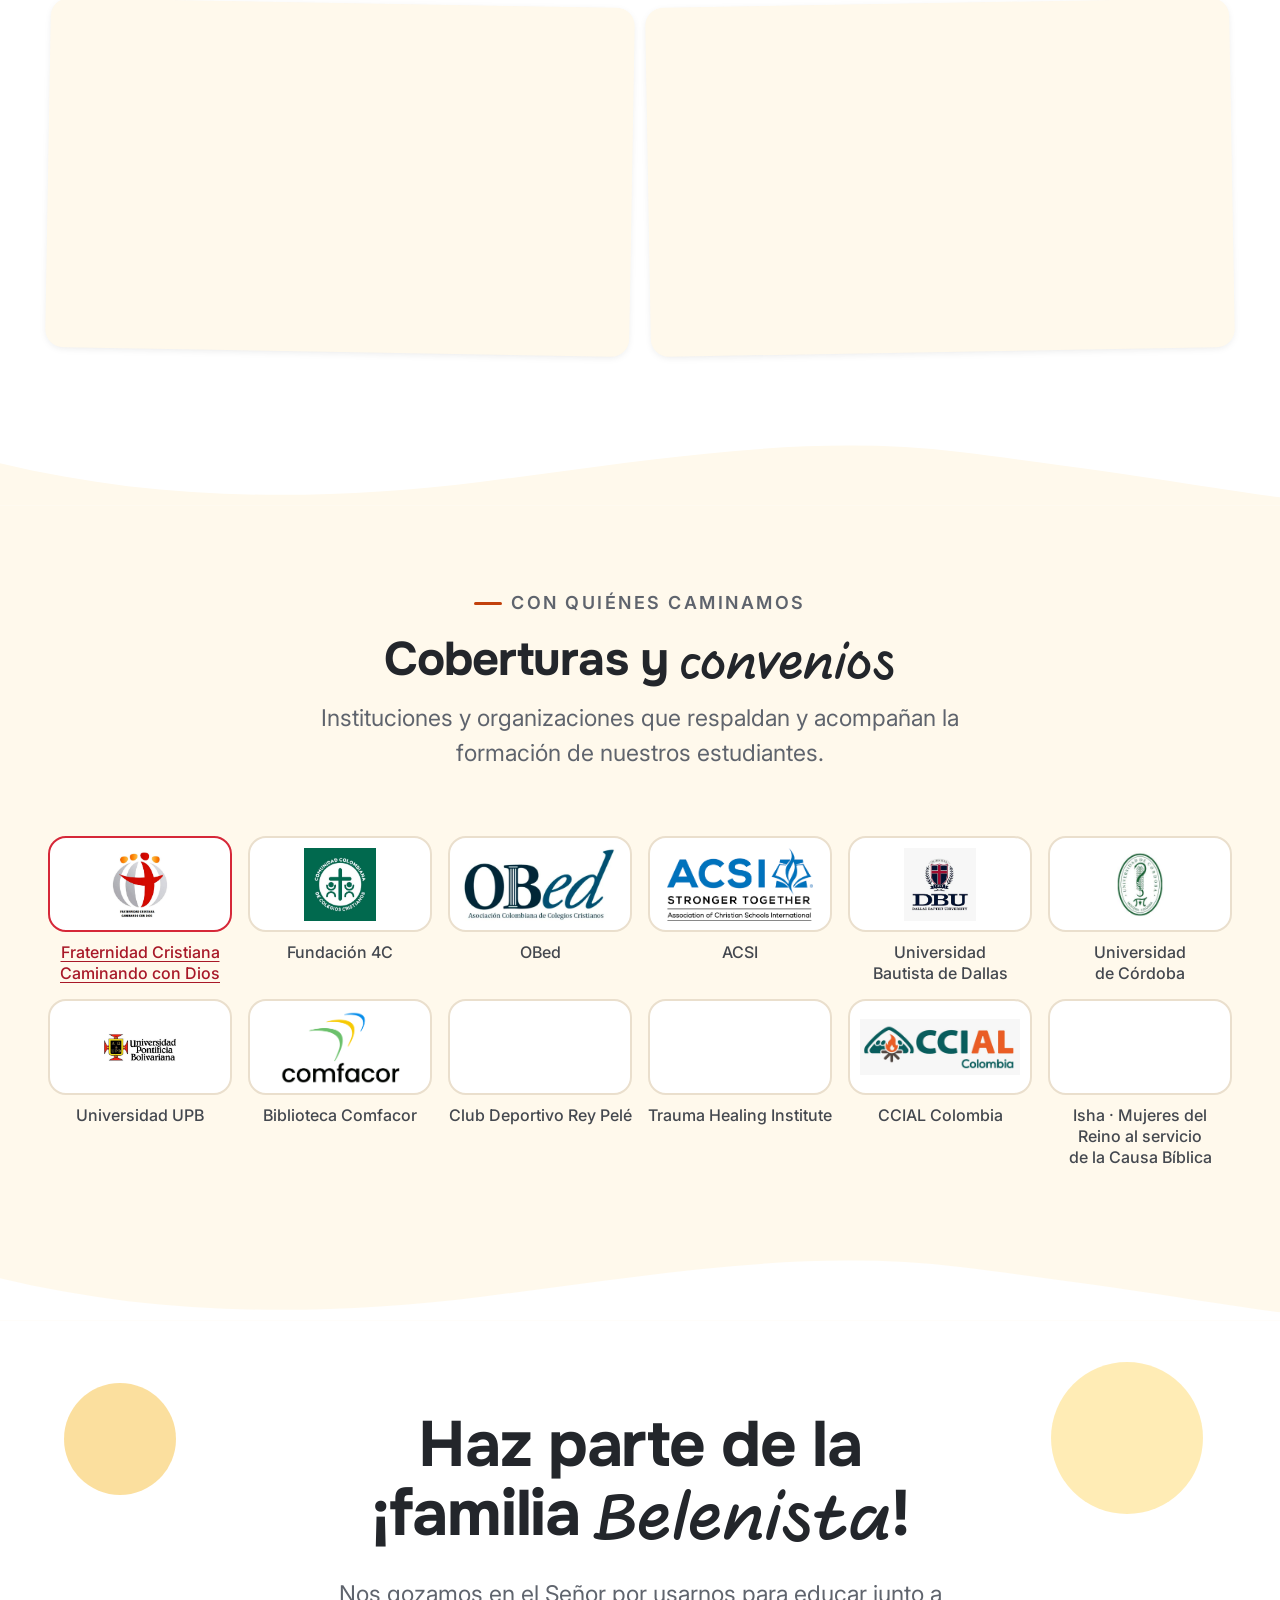
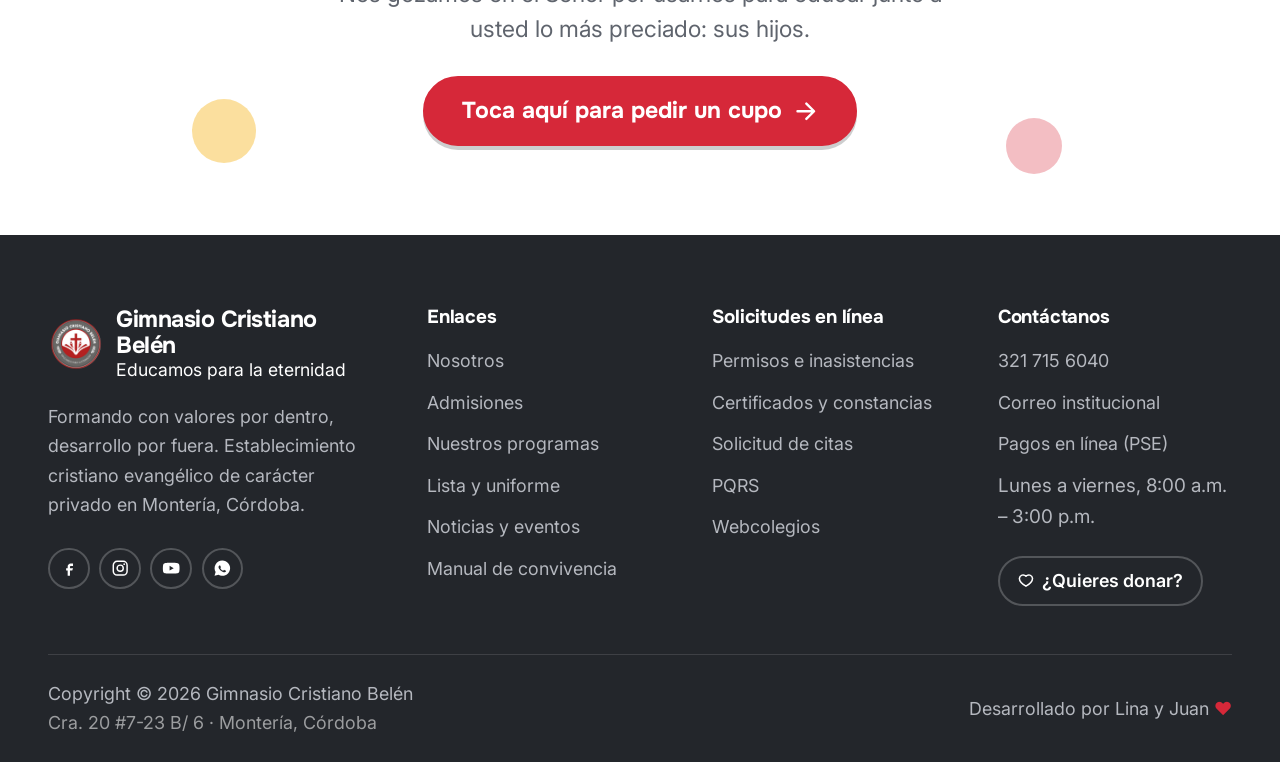
==== commit 1e6f39e9: "Enlace activo del menú, velo del hero y el año fuera del botón de cupo Menú. Tres páginas de «Guía e" ====
--- a/index.html
+++ b/index.html
@@ -86,7 +86,7 @@
         Entrar a Plataforma
       </a>
       <a class="btn btn--sm" href="#admisiones">
-        Pedir cupo 2027
+        Pedir cupo
         <svg class="arrow" viewBox="0 0 24 24" fill="none" stroke="currentColor" stroke-width="2.2" stroke-linecap="round" stroke-linejoin="round" aria-hidden="true"><path d="M5 12h14M13 5l7 7-7 7"/></svg>
       </a>
       <button class="burger" type="button" aria-expanded="false" aria-controls="menu-movil" aria-label="Abrir el menú">
@@ -98,7 +98,7 @@
   <nav class="shell navbar" aria-label="Principal">
     <div class="navwrap">
       <ul class="menu">
-        <li class="menu__item"><a class="menu__link" href="#inicio">Inicio</a></li>
+        <li class="menu__item"><a class="menu__link" href="#inicio" aria-current="page">Inicio</a></li>
         <li class="menu__item"><a class="menu__link" href="nosotros.html">Nosotros</a></li>
         <li class="menu__item"><a class="menu__link" href="admisiones.html">Admisiones</a></li>
         <li class="menu__item menu__item--has-menu">
@@ -126,7 +126,7 @@
 </header>
 
 <div class="mobile-menu" id="menu-movil">
-  <a href="#inicio">Inicio</a>
+  <a href="#inicio" aria-current="page">Inicio</a>
   <a href="nosotros.html">Nosotros</a>
   <a href="admisiones.html">Admisiones</a>
   <details>
@@ -178,12 +178,6 @@
             Matrículas
             <span class="mark">ABIERTAS</span>
           </h1>
-
-          <p class="hero__lede lede reveal" style="--i:1">
-            Estamos recibiendo estudiantes nuevos para el año lectivo 2027 en todos
-            los niveles. Educación cristiana, acompañamiento cercano y formación
-            integral desde Pre-Jardín hasta Once.
-          </p>
 
           <ul class="chips hero__chips reveal" style="--i:2">
             <li><a class="chip chip--rojo" href="#preescolar">Pre-escolar</a></li>
--- a/assets/css/layout.css
+++ b/assets/css/layout.css
@@ -237,6 +237,13 @@
 
 .dropdown a:hover { background: var(--rojo-tint-suave); color: var(--rojo-ink); }
 
+/* La página abierta, dentro del desplegable que la contiene. */
+.dropdown a[aria-current="page"] {
+  background: var(--rojo-tint-suave);
+  color: var(--rojo-ink);
+  font-weight: 600;
+}
+
 .dropdown hr { margin: 0.5rem 0.85rem; border: 0; border-top: 1px solid var(--line-soft); }
 
 .dropdown__head {
@@ -342,6 +349,14 @@
    principales. */
 .mobile-menu__sub a:not(.btn) { font-size: var(--step-0); font-weight: 400; color: var(--muted); }
 
+/* Mismo realce que en el menú de escritorio. */
+.mobile-menu a[aria-current="page"]:not(.btn),
+.mobile-menu__sub a[aria-current="page"]:not(.btn),
+.mobile-menu summary[aria-current="page"] {
+  color: var(--rojo-ink);
+  font-weight: 600;
+}
+
 .mobile-menu__foot { display: grid; gap: 0.75rem; margin-top: 2rem; }
 
 /* ============================================================
@@ -540,12 +555,15 @@
   inset: 0;
   z-index: 1;
   pointer-events: none;
+  /* El blanco llega hasta pasado el texto —el párrafo más largo termina
+     cerca del 41%— y de ahí se abre: el titular se lee sobre fondo sólido
+     y el video sigue a la vista en el tercio derecho. */
   background: linear-gradient(
     to right,
     var(--surface) 0%,
-    var(--surface) 34%,
-    rgb(255 255 255 / 0.55) 45%,
-    transparent 56%
+    var(--surface) 44%,
+    rgb(255 255 255 / 0.55) 56%,
+    transparent 68%
   );
 }
 
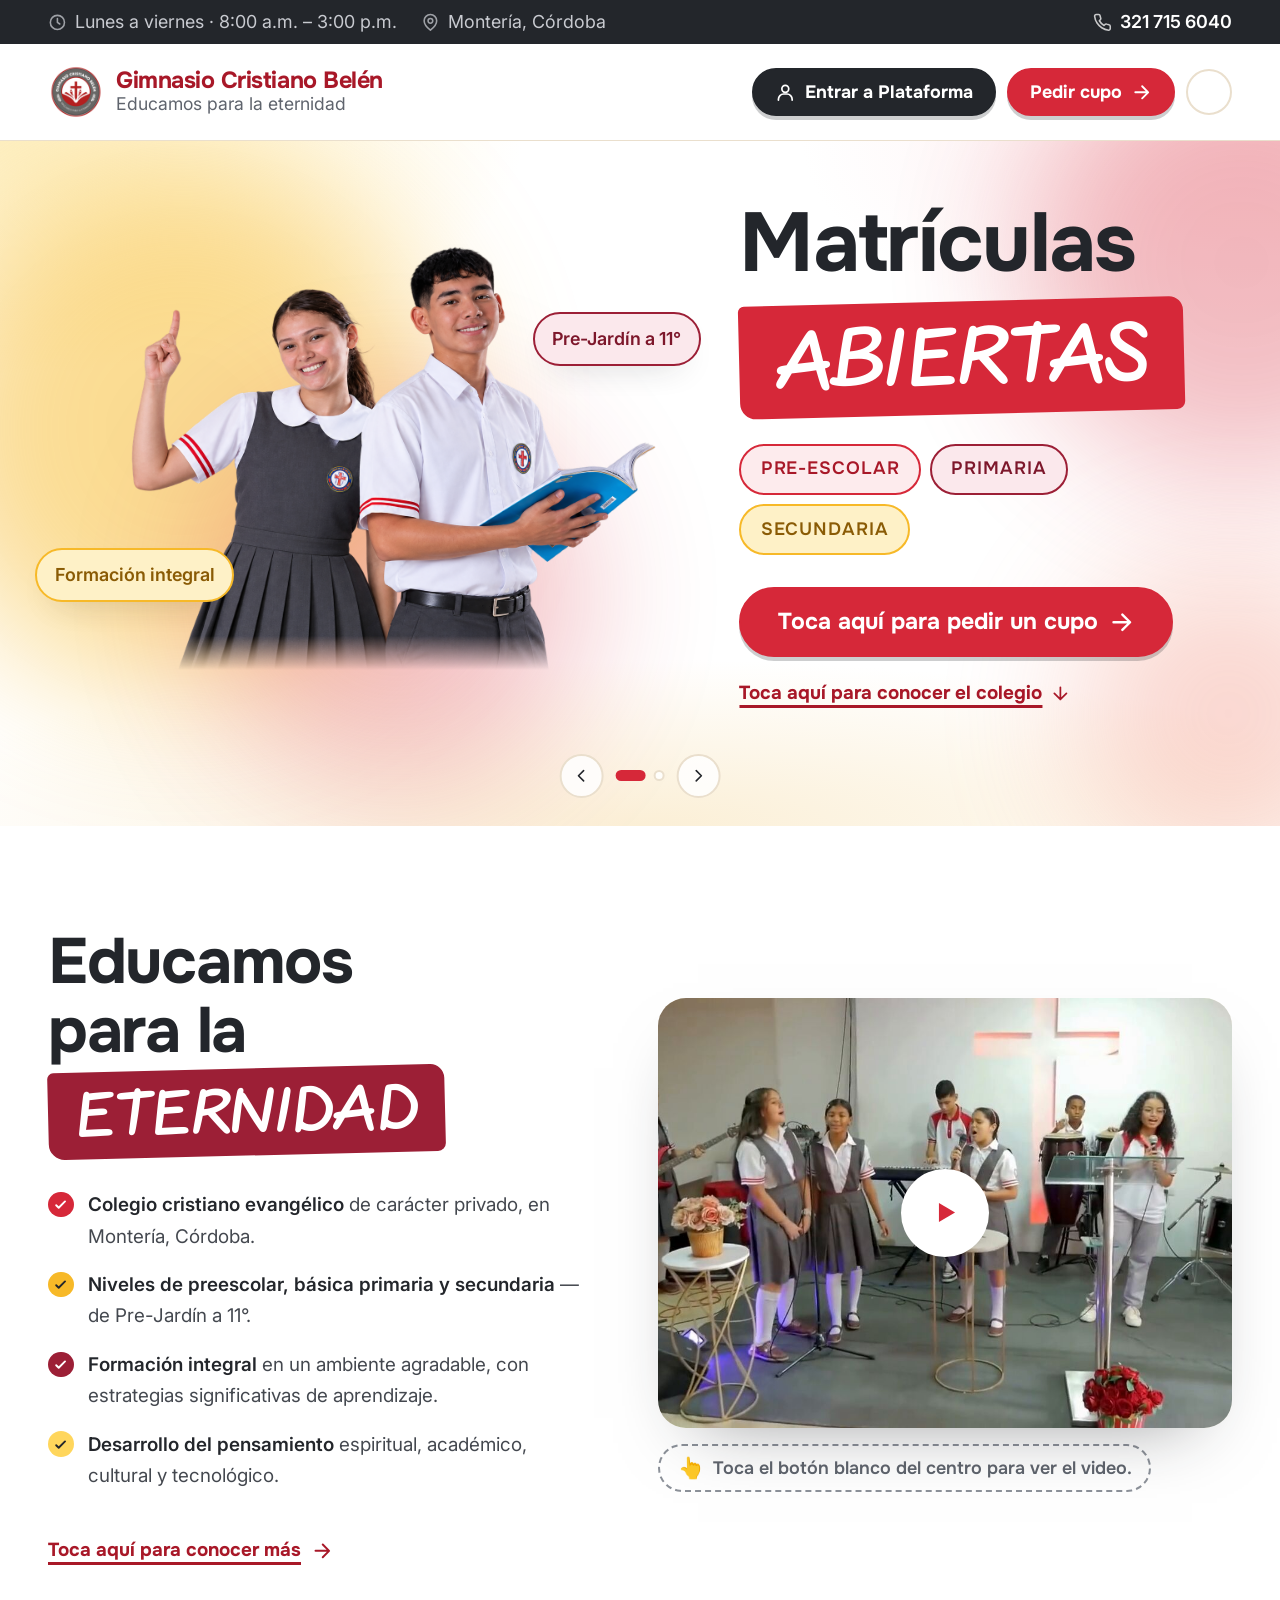
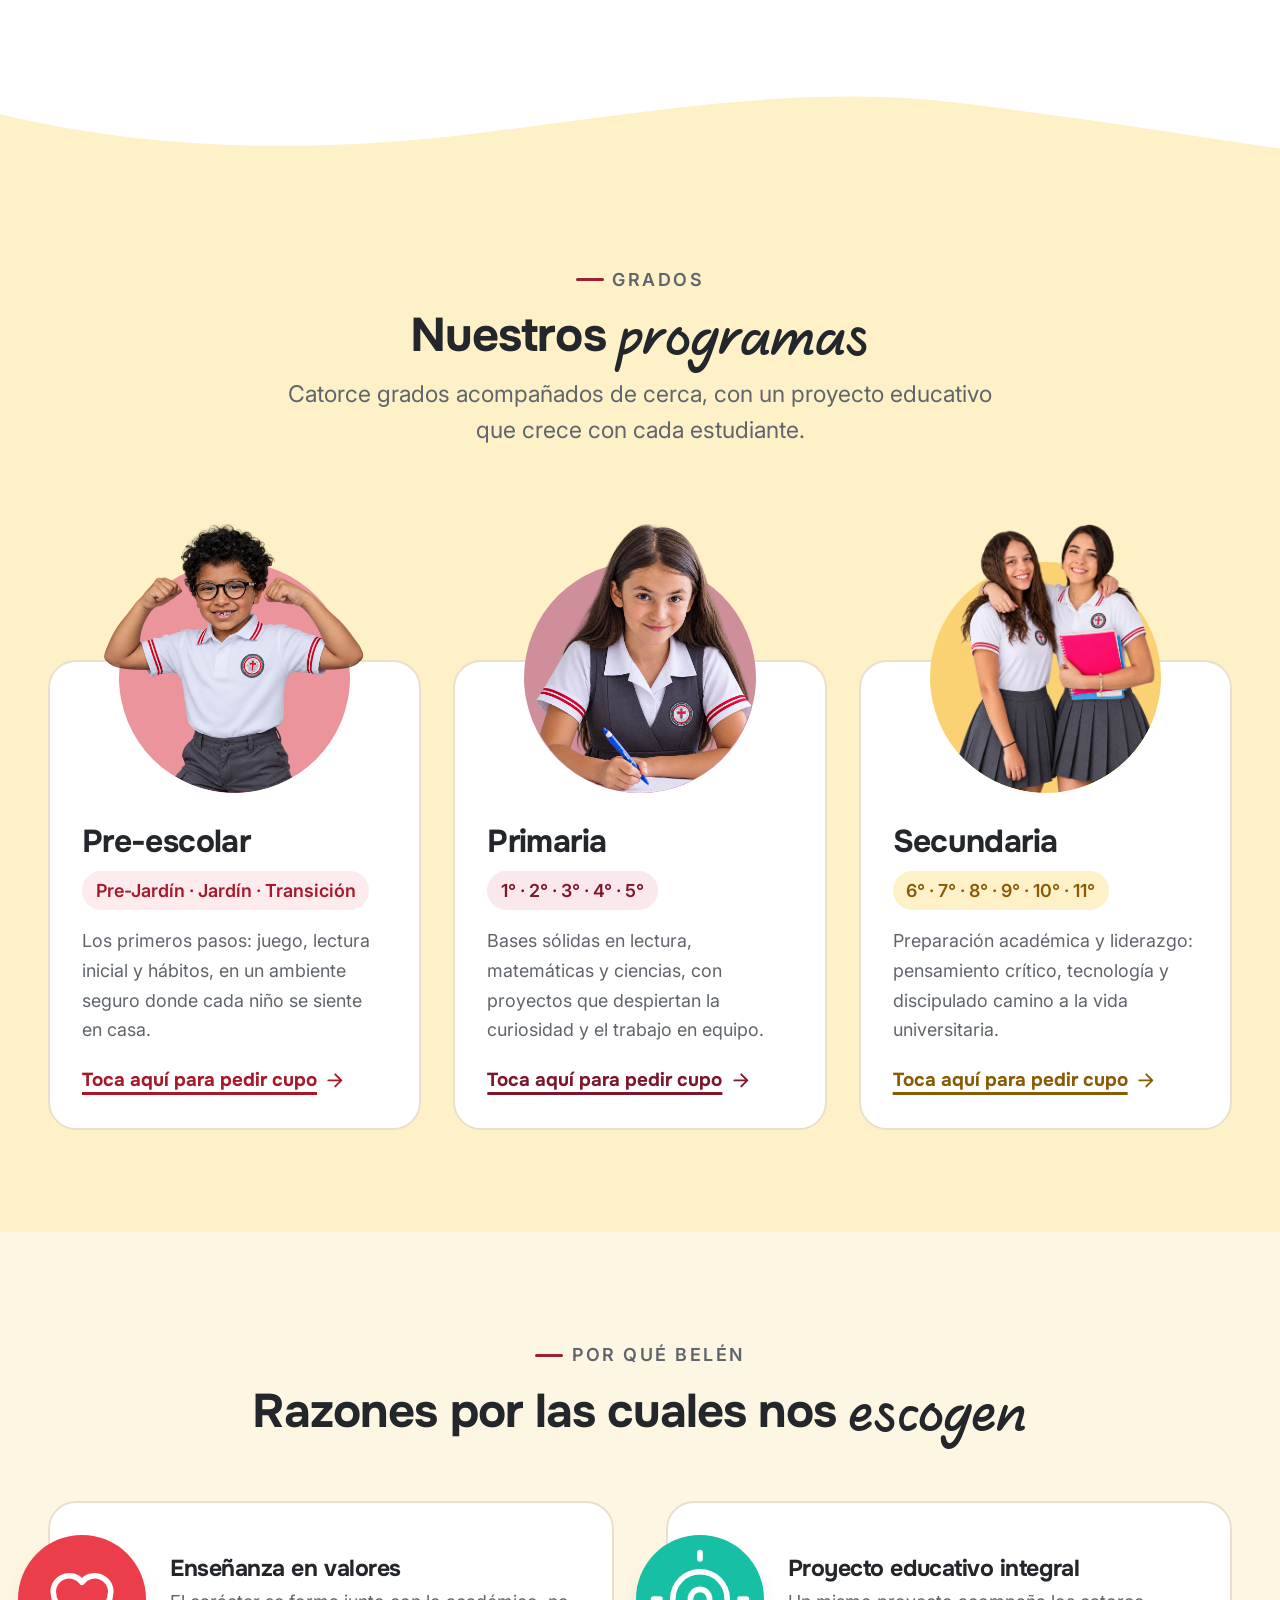
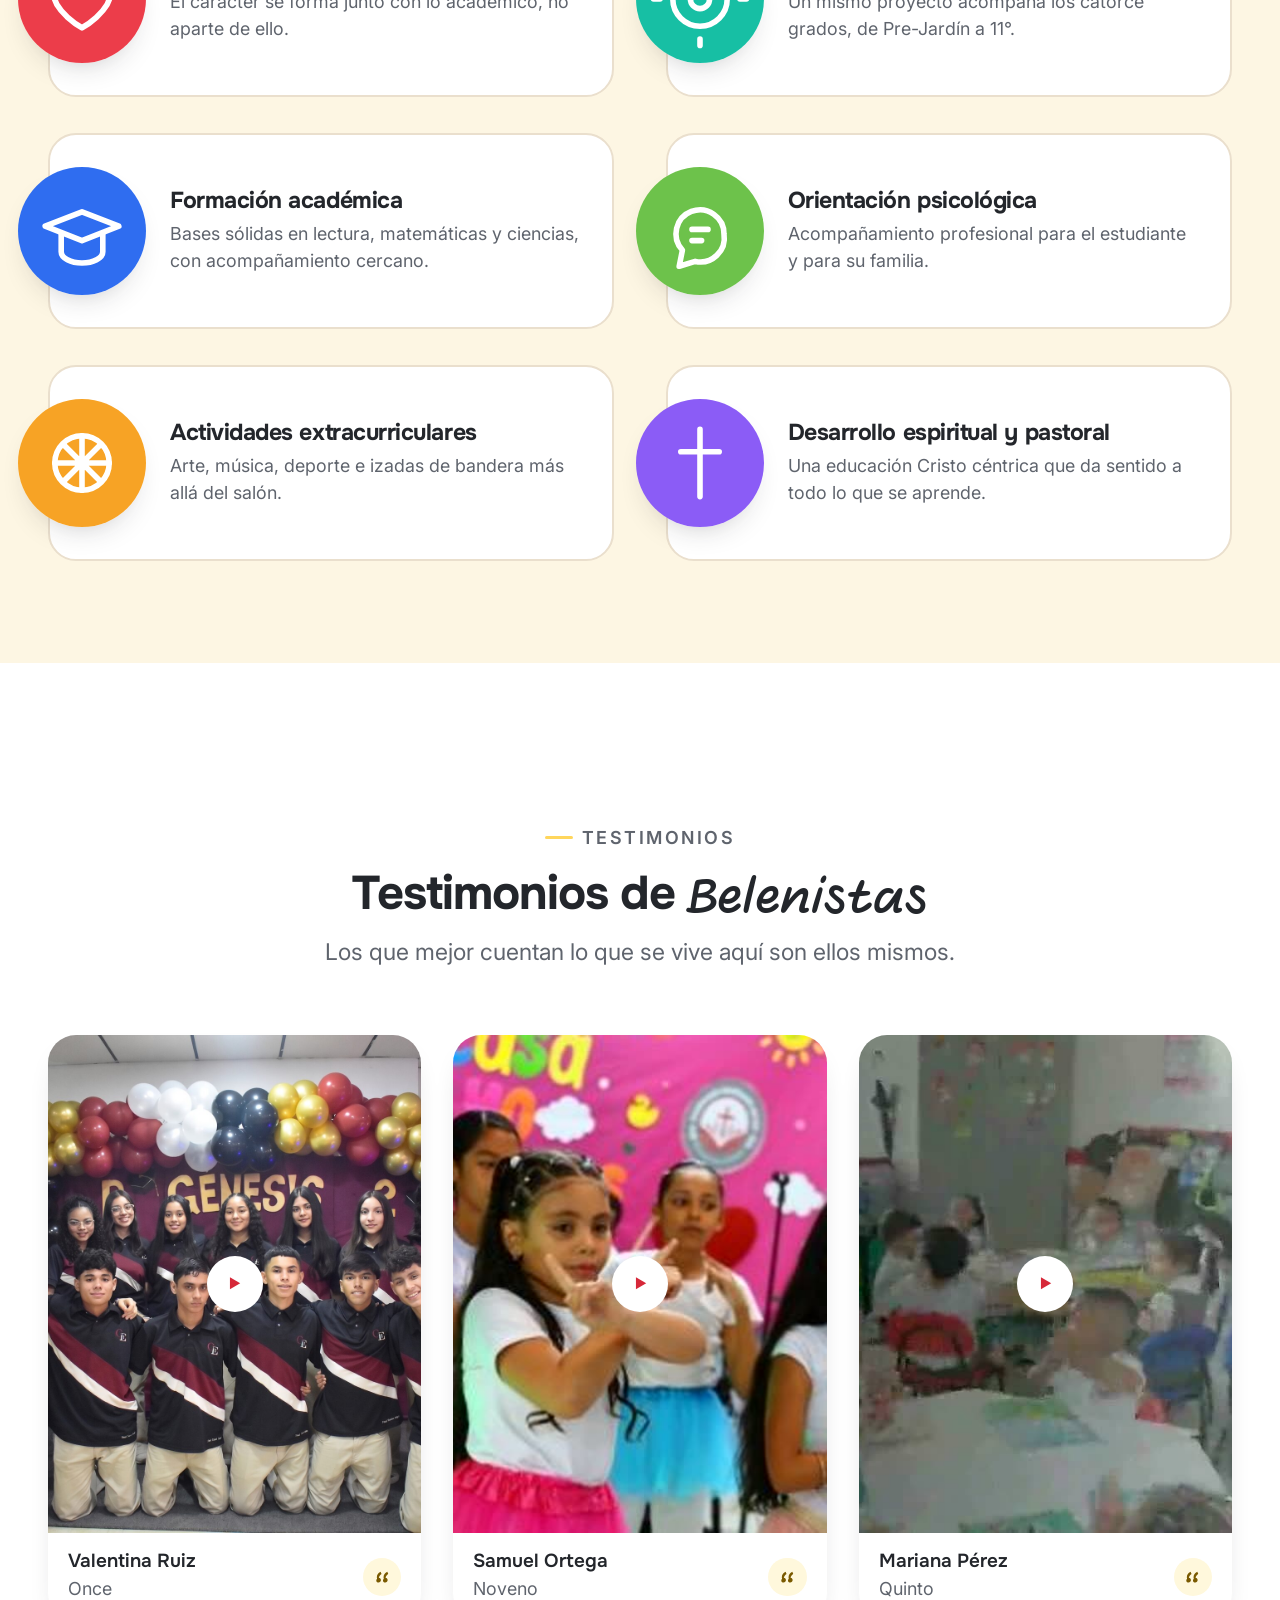
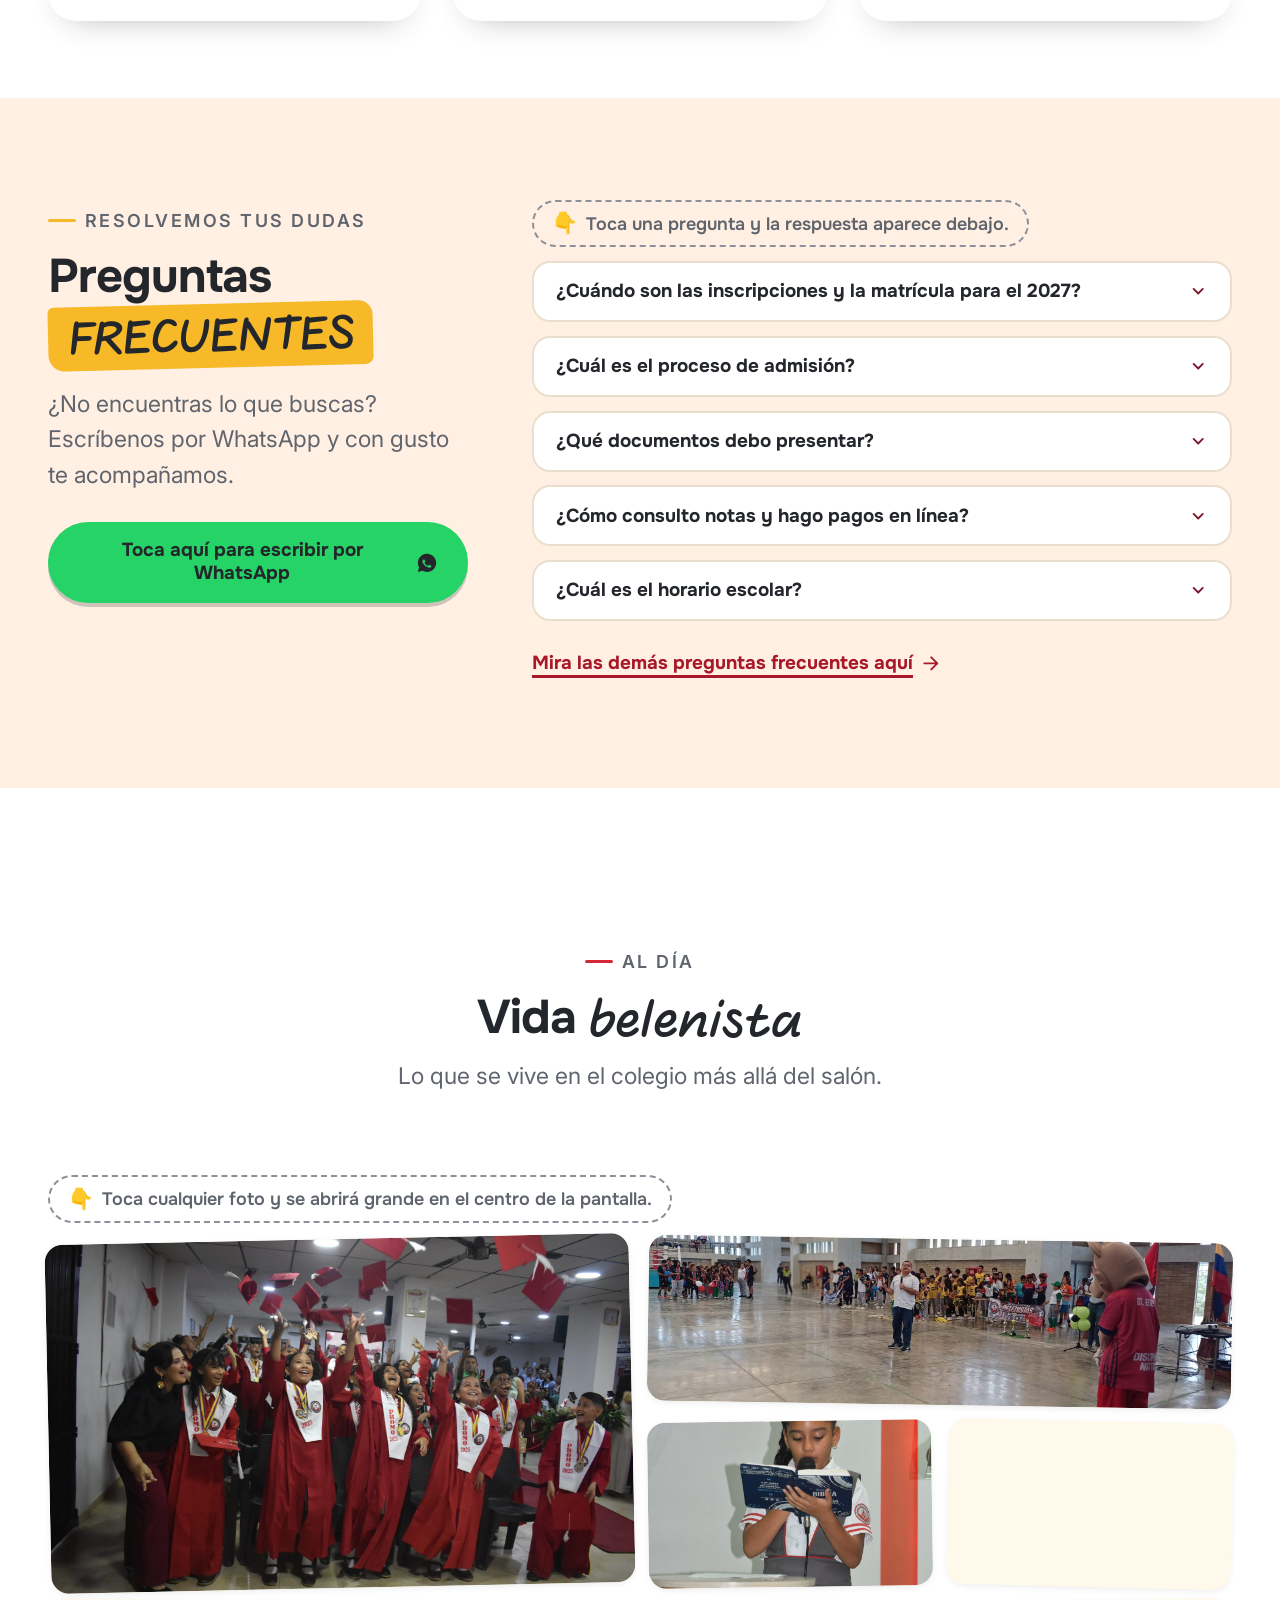
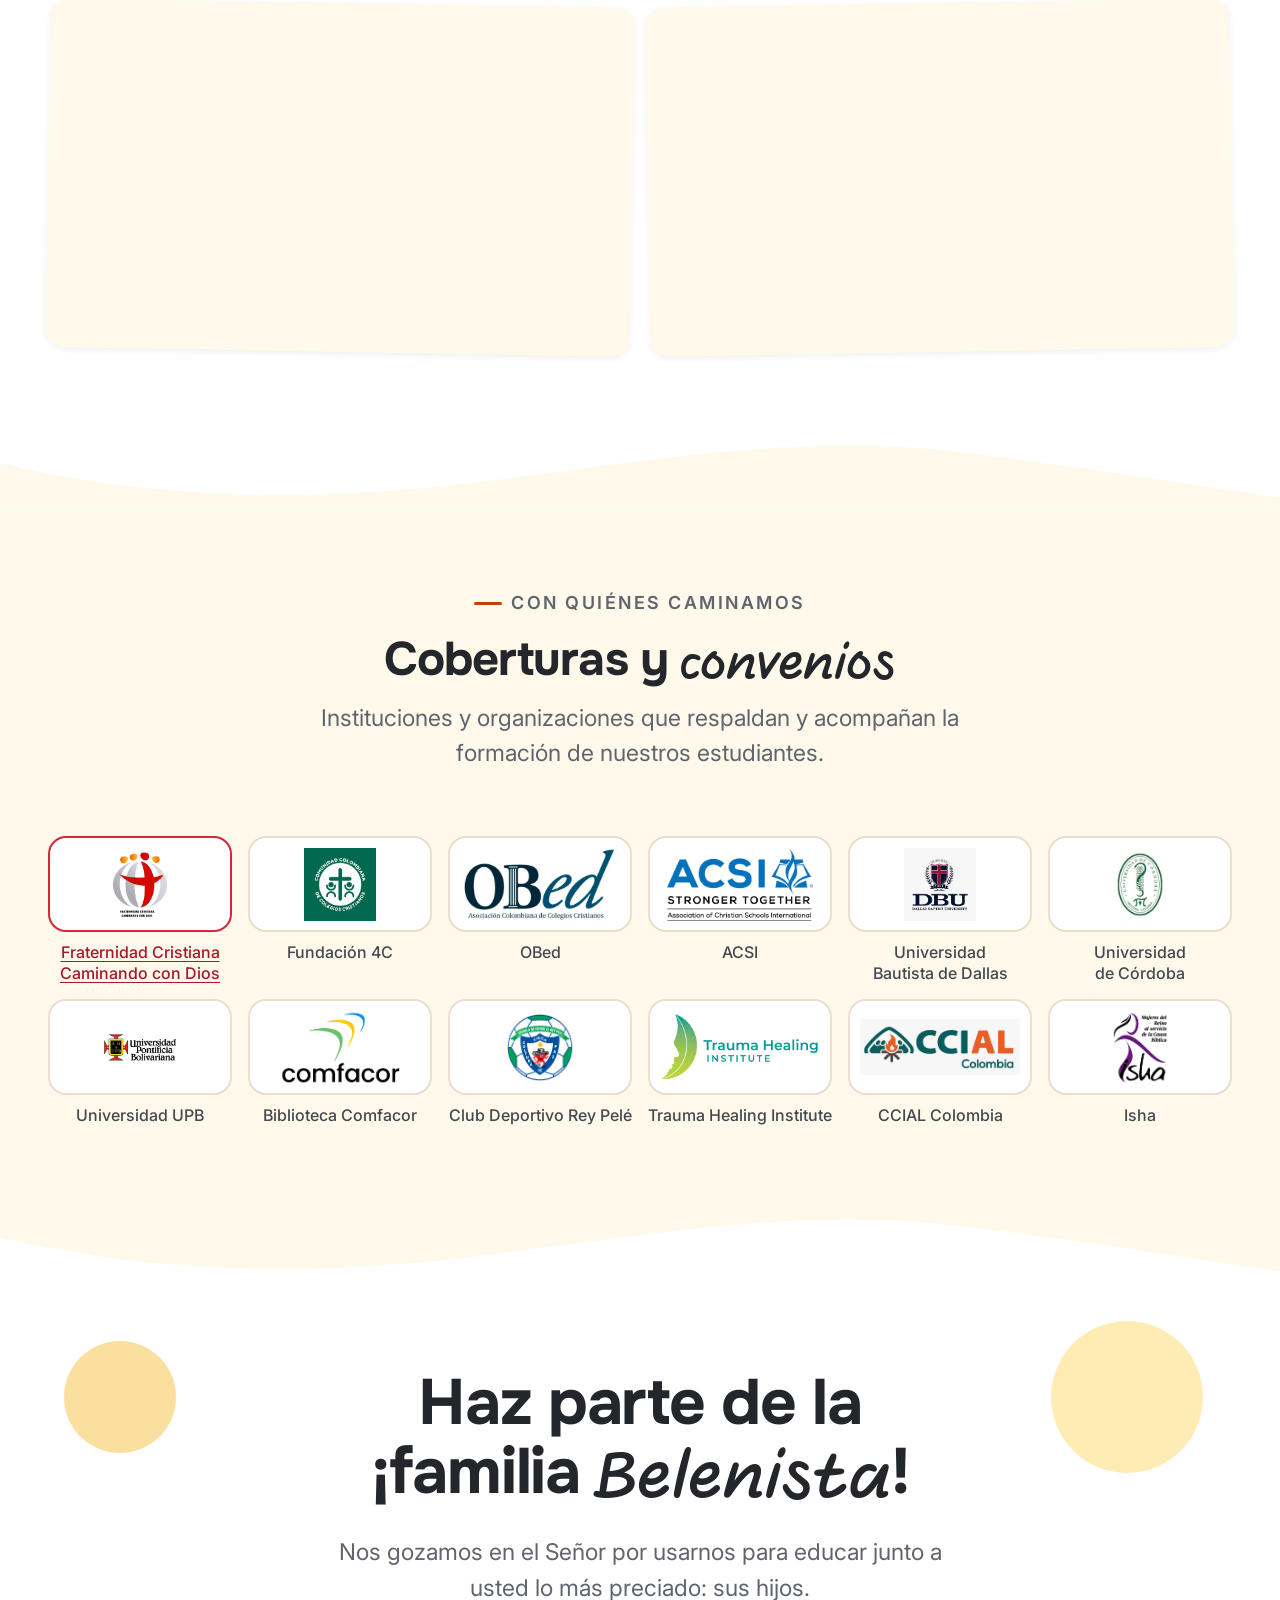
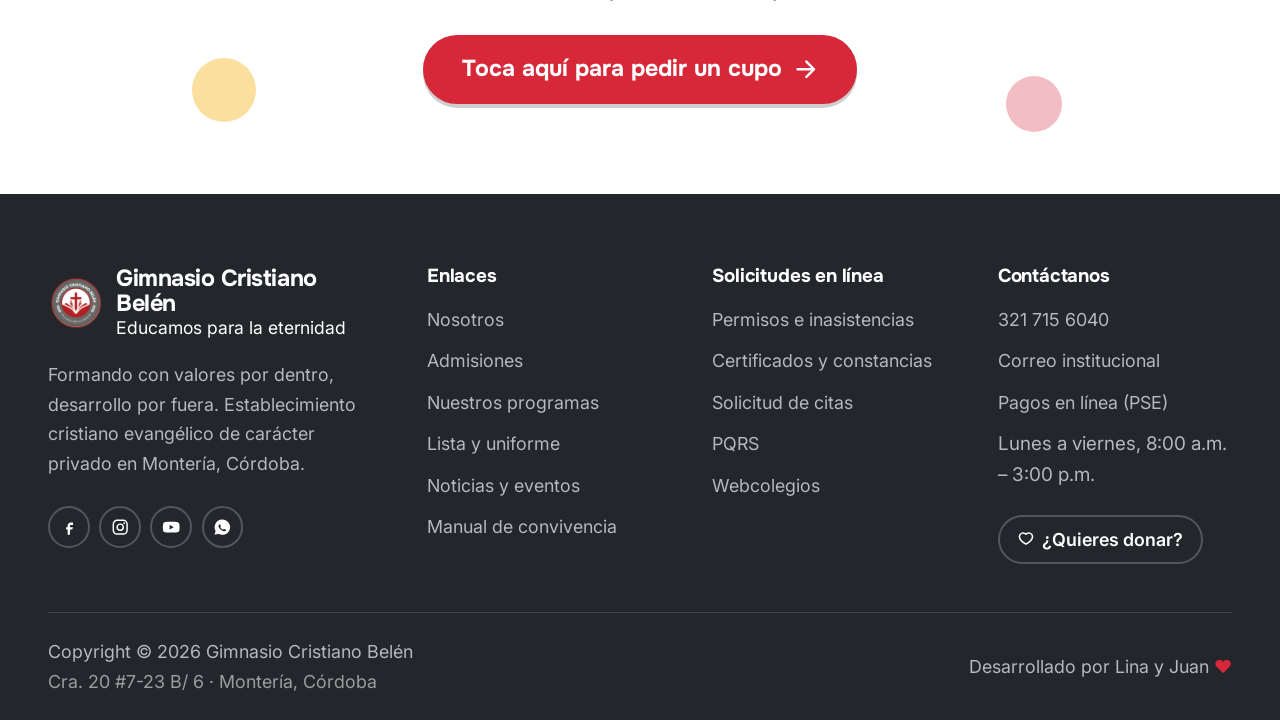
==== commit cafca195: "El enlace activo del menú toma el fondo del hover; «Isha» a secas El realce de la página actual era " ====
--- a/index.html
+++ b/index.html
@@ -817,7 +817,7 @@
         <span class="convenio__marco">
           <img class="convenio__logo" src="assets/img/convenios/isha.webp" alt="" width="494" height="640" loading="lazy" decoding="async">
         </span>
-        <span class="convenio__nombre">Isha · Mujeres del Reino al servicio de la Causa Bíblica</span>
+        <span class="convenio__nombre">Isha</span>
       </li>
     </ul>
   </div>
--- a/assets/css/layout.css
+++ b/assets/css/layout.css
@@ -190,7 +190,11 @@
 .menu__link:hover,
 .menu__item.is-open > .menu__link { background: var(--rojo-tint-suave); color: var(--rojo-ink); }
 
-.menu__link[aria-current="page"] { color: var(--rojo-ink); font-weight: 600; }
+.menu__link[aria-current="page"] {
+  background: var(--rojo-tint-suave);
+  color: var(--rojo-ink);
+  font-weight: 600;
+}
 
 .caret {
   width: 1em;
@@ -353,6 +357,7 @@
 .mobile-menu a[aria-current="page"]:not(.btn),
 .mobile-menu__sub a[aria-current="page"]:not(.btn),
 .mobile-menu summary[aria-current="page"] {
+  background: var(--rojo-tint-suave);
   color: var(--rojo-ink);
   font-weight: 600;
 }
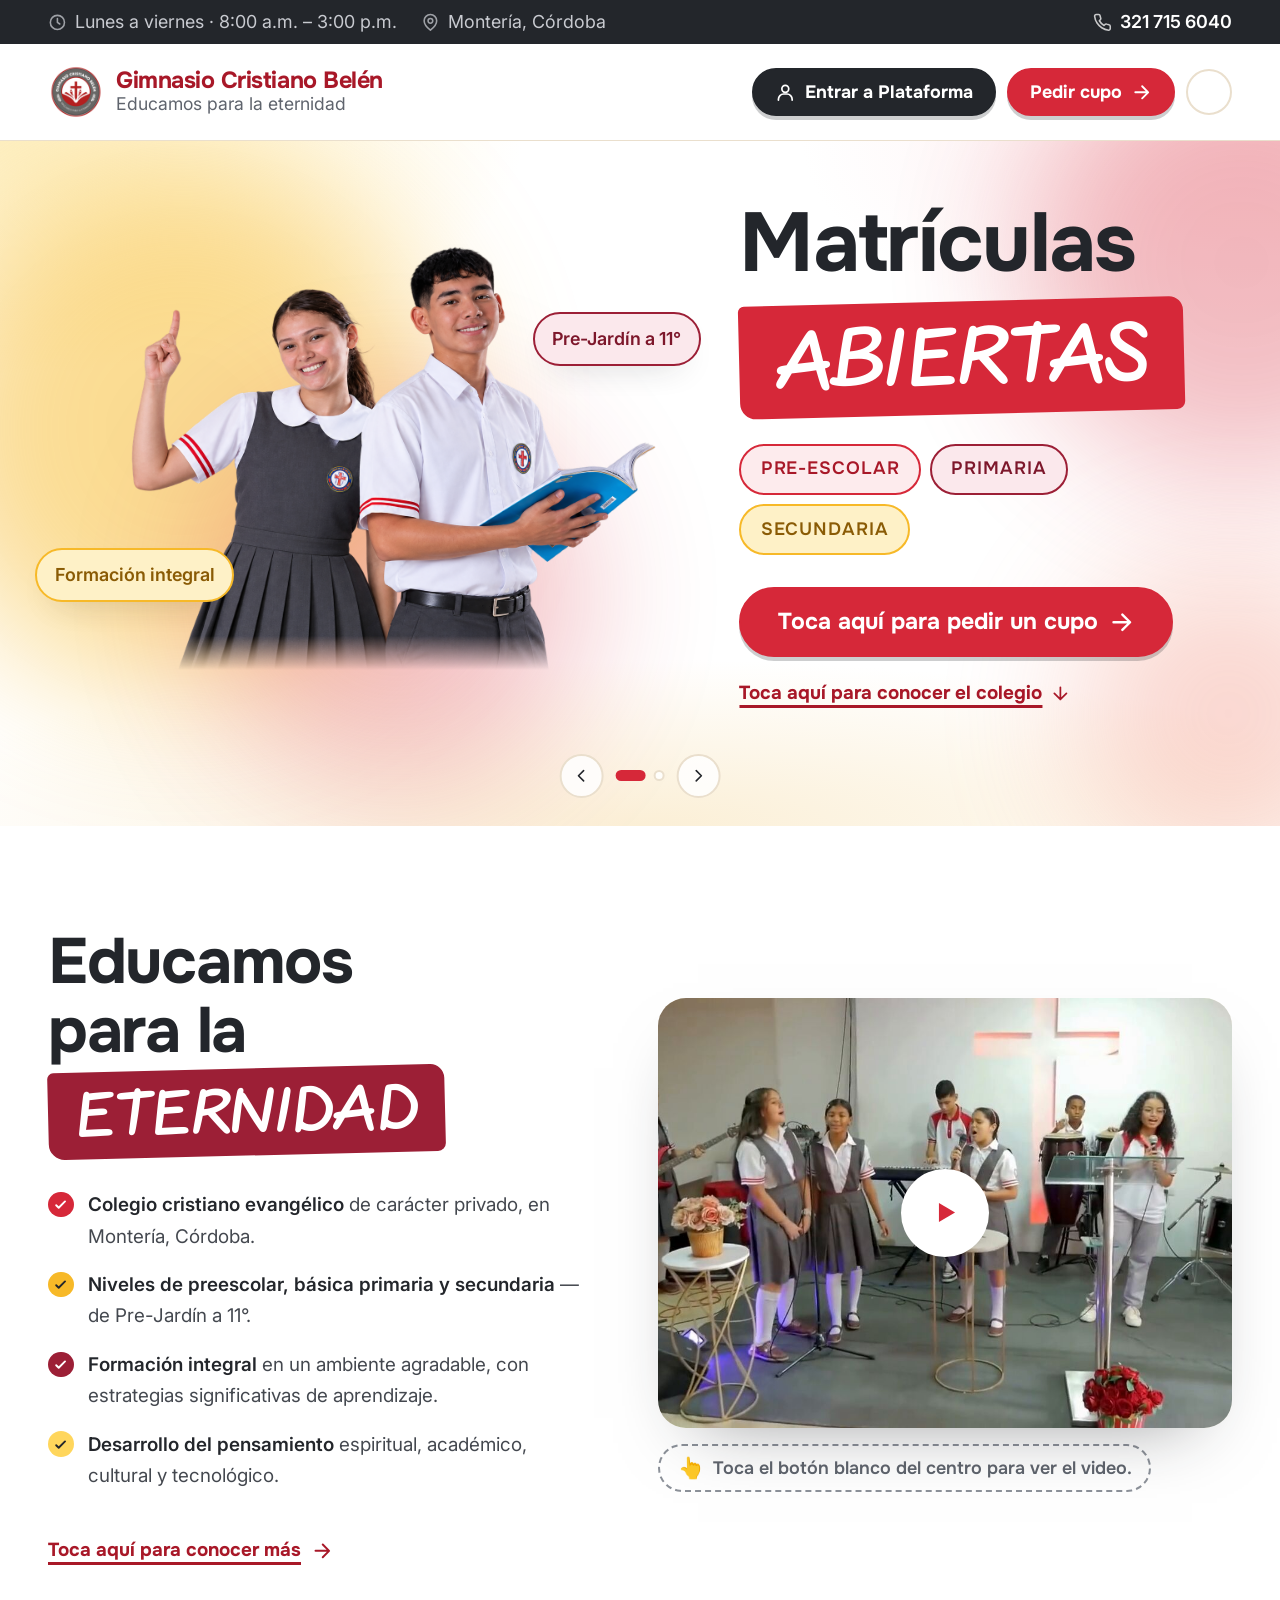
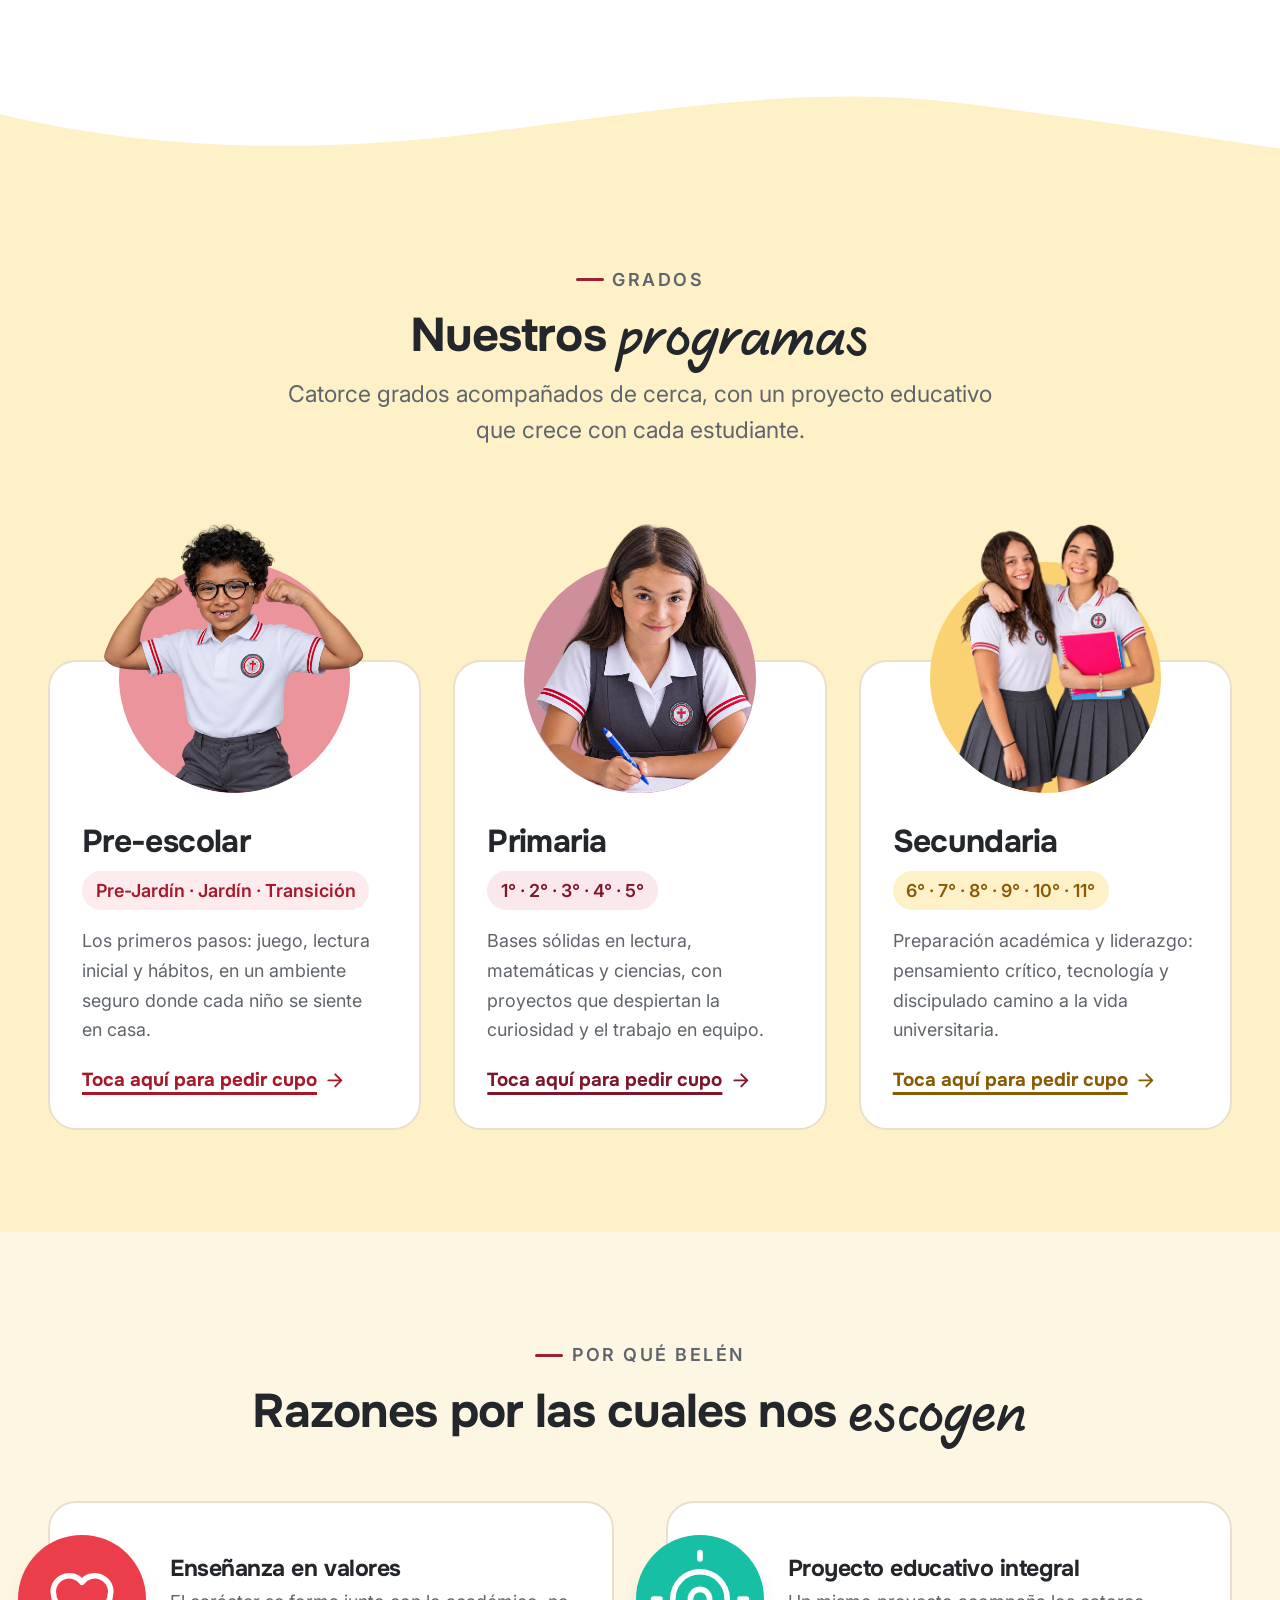
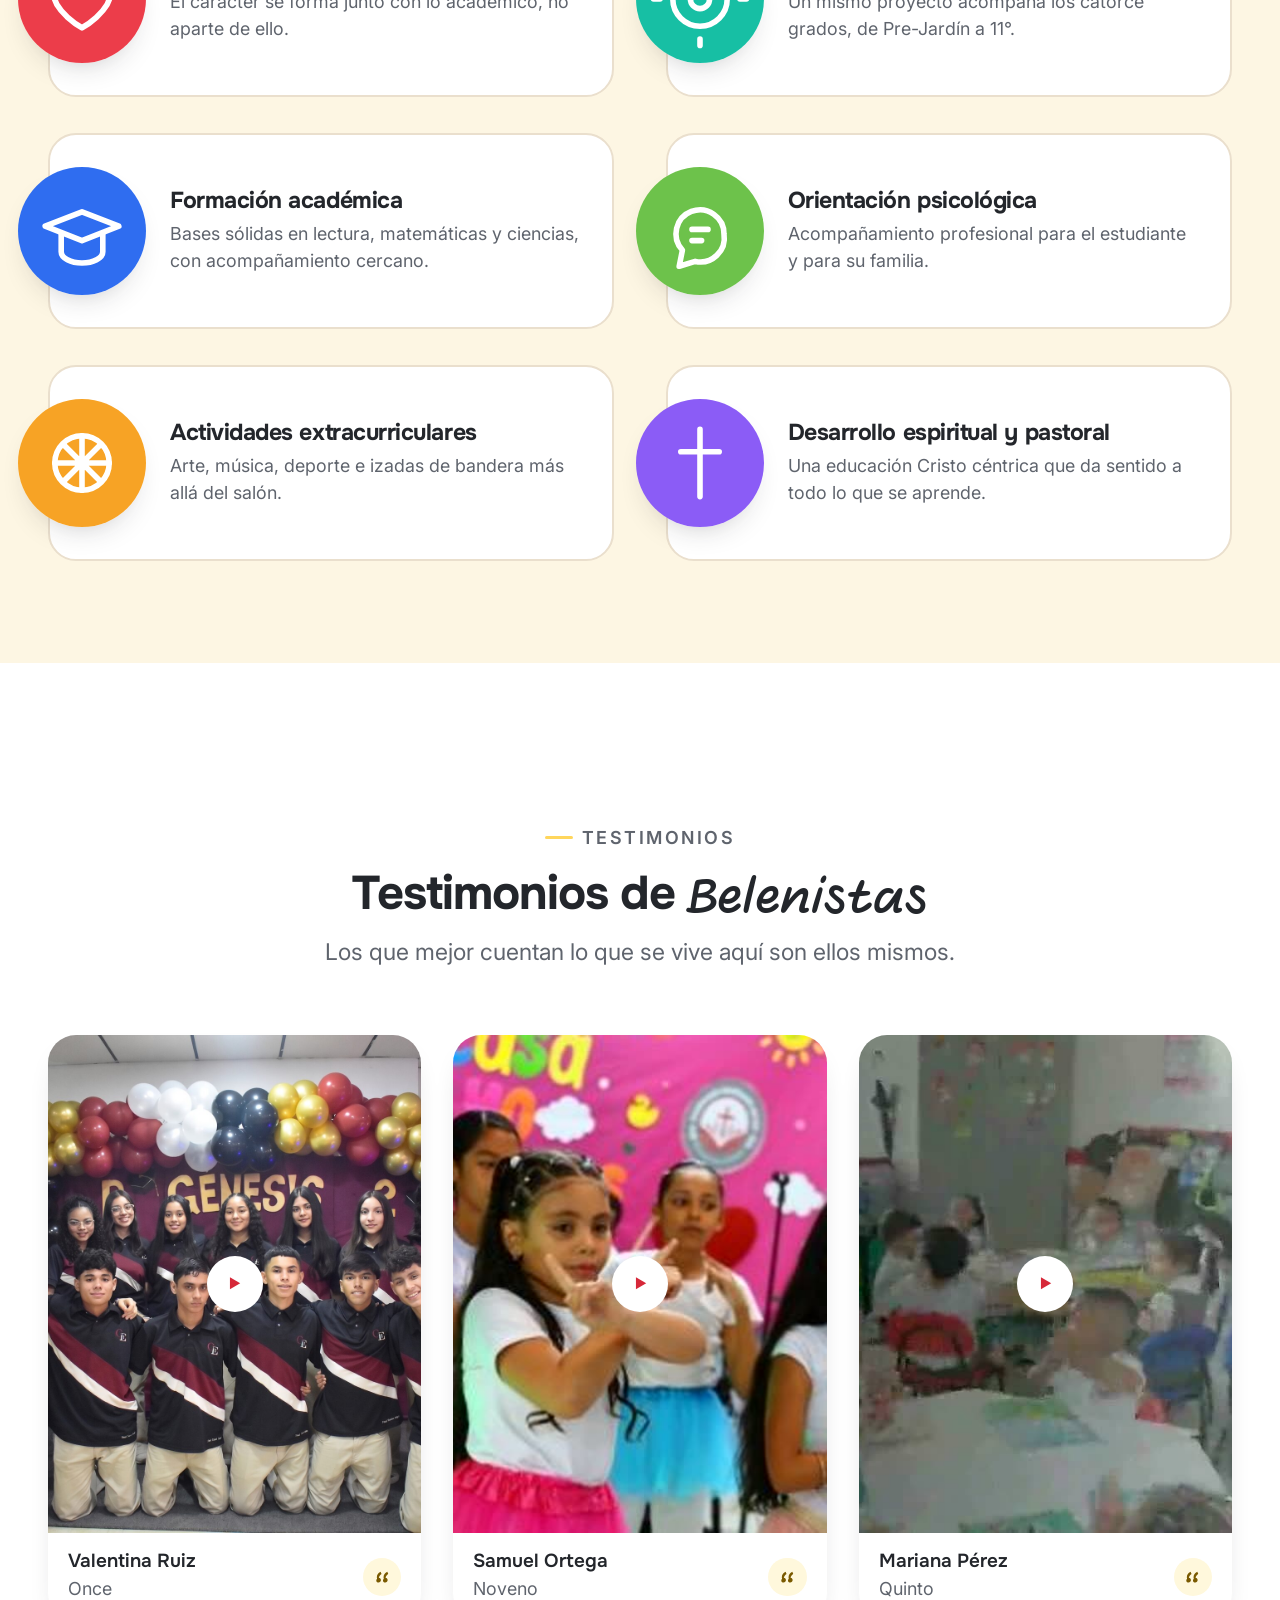
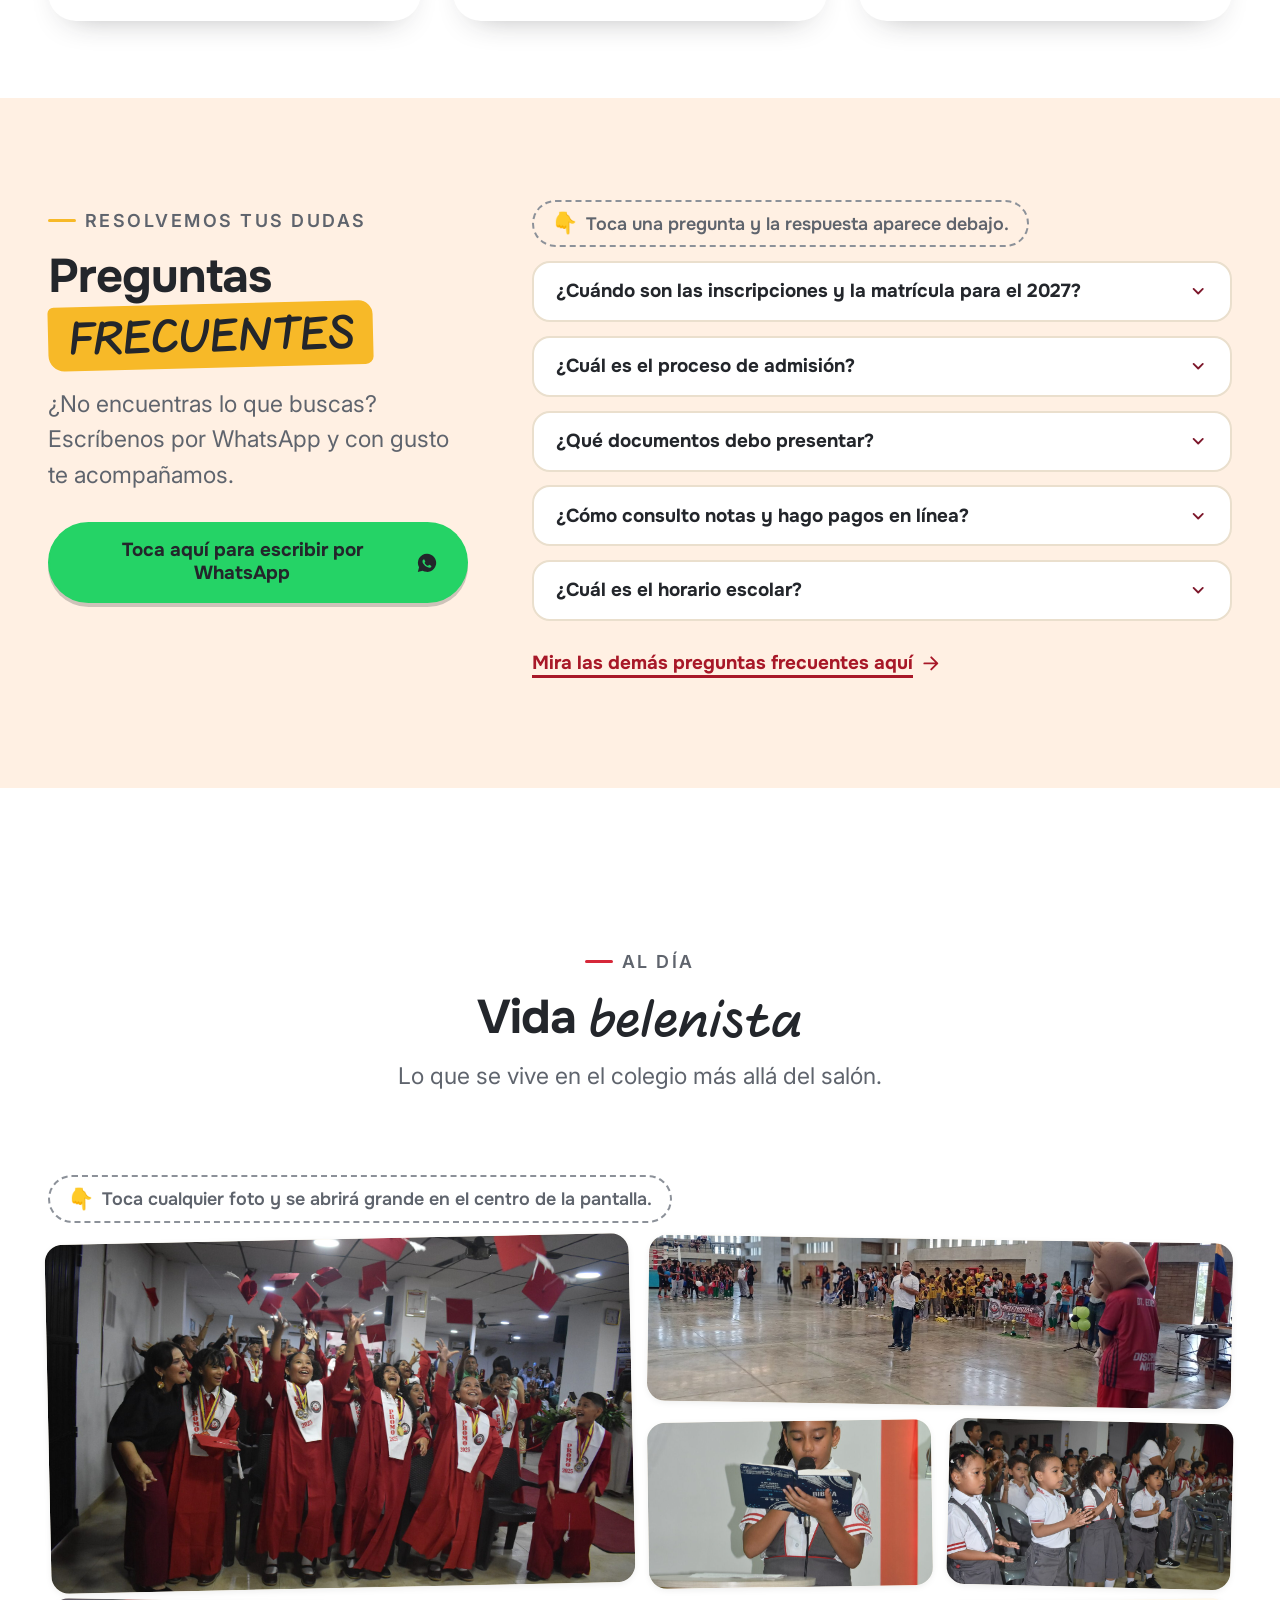
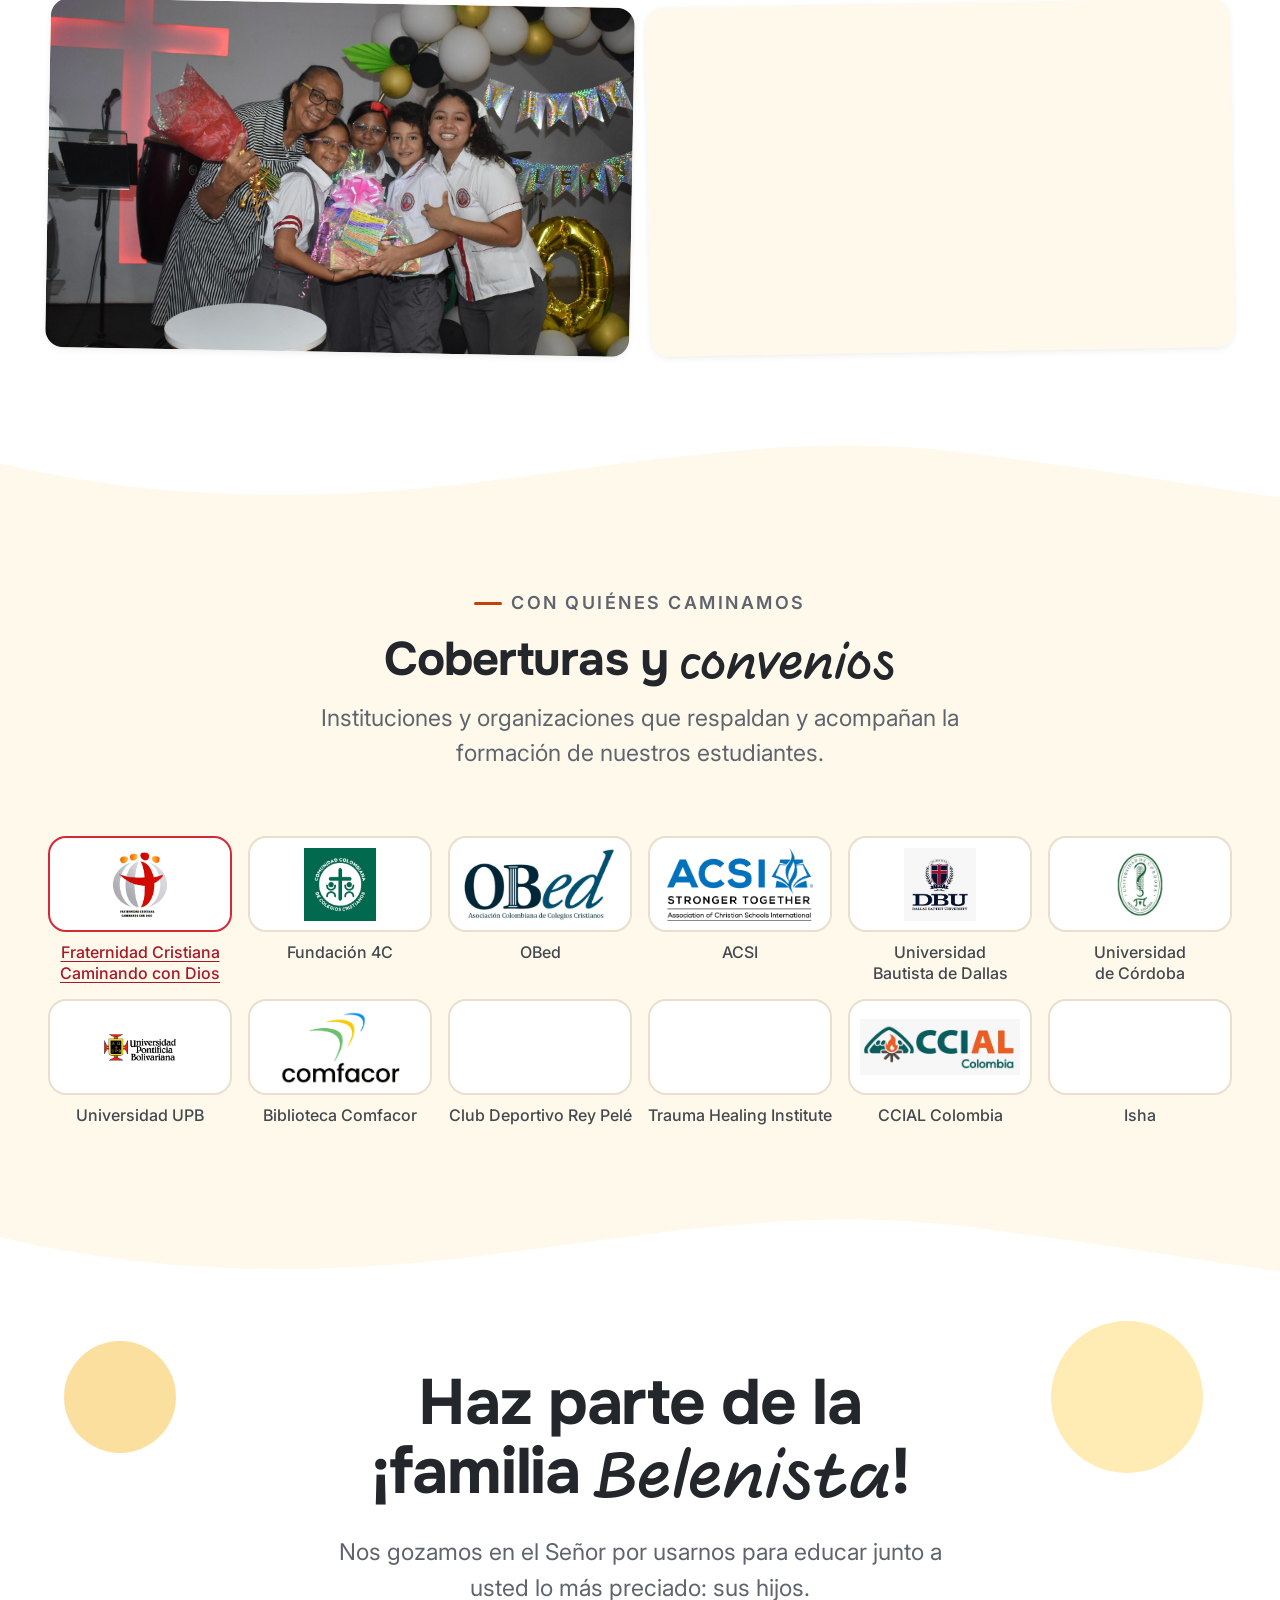
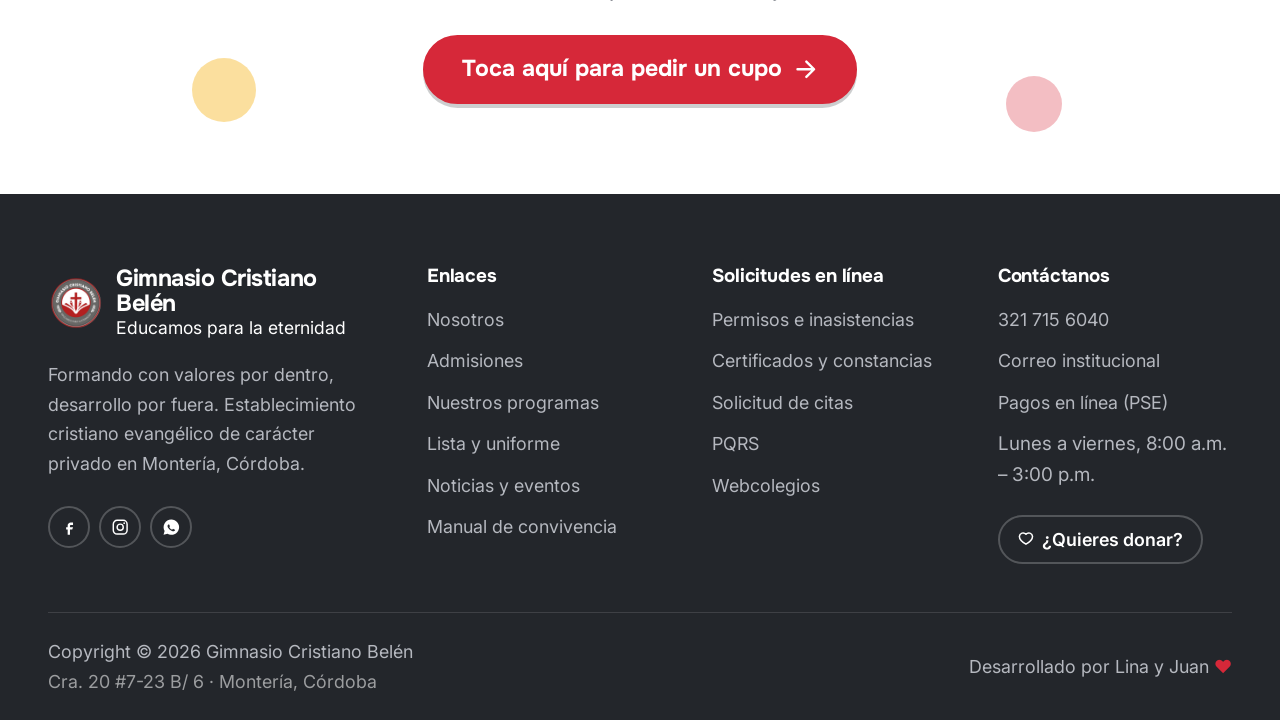
==== commit 115578da: "Redes reales en el pie y fuera el subtítulo de preguntas frecuentes Los iconos del pie seguían apunt" ====
--- a/index.html
+++ b/index.html
@@ -874,11 +874,9 @@
           Formando con valores por dentro, desarrollo por fuera. Establecimiento
           cristiano evangélico de carácter privado en Montería, Córdoba.
         </p>
-        <!-- TODO: reemplazar # por las URLs reales de las redes del colegio -->
         <div class="socials">
-          <a href="#" aria-label="Facebook"><svg viewBox="0 0 24 24" fill="currentColor" aria-hidden="true"><path d="M14 9h3V6h-3c-2.2 0-4 1.8-4 4v2H8v3h2v7h3v-7h3l1-3h-4v-2c0-.6.4-1 1-1Z"/></svg></a>
-          <a href="https://www.instagram.com/" target="_blank" rel="noopener" aria-label="Instagram"><svg viewBox="0 0 24 24" fill="none" stroke="currentColor" stroke-width="1.9" aria-hidden="true"><rect x="3" y="3" width="18" height="18" rx="5"/><circle cx="12" cy="12" r="4"/><circle cx="17.2" cy="6.8" r="1.1" fill="currentColor" stroke="none"/></svg></a>
-          <a href="#" aria-label="YouTube"><svg viewBox="0 0 24 24" fill="currentColor" aria-hidden="true"><path d="M22.5 7.5a3 3 0 0 0-2.1-2.1C18.6 5 12 5 12 5s-6.6 0-8.4.4A3 3 0 0 0 1.5 7.5 31 31 0 0 0 1.1 12c0 1.5.1 3 .4 4.5a3 3 0 0 0 2.1 2.1C5.4 19 12 19 12 19s6.6 0 8.4-.4a3 3 0 0 0 2.1-2.1c.3-1.5.4-3 .4-4.5s-.1-3-.4-4.5ZM9.9 15.1V8.9l5.4 3.1-5.4 3.1Z"/></svg></a>
+          <a href="https://www.facebook.com/gimnasiocristianobelen" target="_blank" rel="noopener" aria-label="Facebook"><svg viewBox="0 0 24 24" fill="currentColor" aria-hidden="true"><path d="M14 9h3V6h-3c-2.2 0-4 1.8-4 4v2H8v3h2v7h3v-7h3l1-3h-4v-2c0-.6.4-1 1-1Z"/></svg></a>
+          <a href="https://www.instagram.com/gimnasiocristianobelen/" target="_blank" rel="noopener" aria-label="Instagram"><svg viewBox="0 0 24 24" fill="none" stroke="currentColor" stroke-width="1.9" aria-hidden="true"><rect x="3" y="3" width="18" height="18" rx="5"/><circle cx="12" cy="12" r="4"/><circle cx="17.2" cy="6.8" r="1.1" fill="currentColor" stroke="none"/></svg></a>
           <a href="https://wa.me/message/7YWCVETQ3TKVC1" target="_blank" rel="noopener" aria-label="WhatsApp"><svg viewBox="0 0 24 24" fill="currentColor" aria-hidden="true"><path d="M12 2a10 10 0 0 0-8.6 15L2 22l5.2-1.4A10 10 0 1 0 12 2Zm5.3 14.1c-.2.6-1.3 1.2-1.8 1.2-.5.1-1 .1-1.7-.1-.4-.1-.9-.3-1.5-.6a11.3 11.3 0 0 1-4.4-4c-.3-.5-.7-1.2-.7-2.2s.5-1.5.7-1.7c.2-.2.4-.3.6-.3h.5c.2 0 .4 0 .5.4l.7 1.7c.1.1.1.3 0 .5l-.3.4-.3.3c-.1.1-.2.3 0 .5.2.3.7 1.1 1.4 1.8.9.8 1.7 1 2 1.2.2.1.4.1.5-.1l.7-.8c.2-.2.3-.2.5-.1l1.6.8c.2.1.4.2.4.3.1.2.1.6 0 1Z"/></svg></a>
         </div>
       </div>
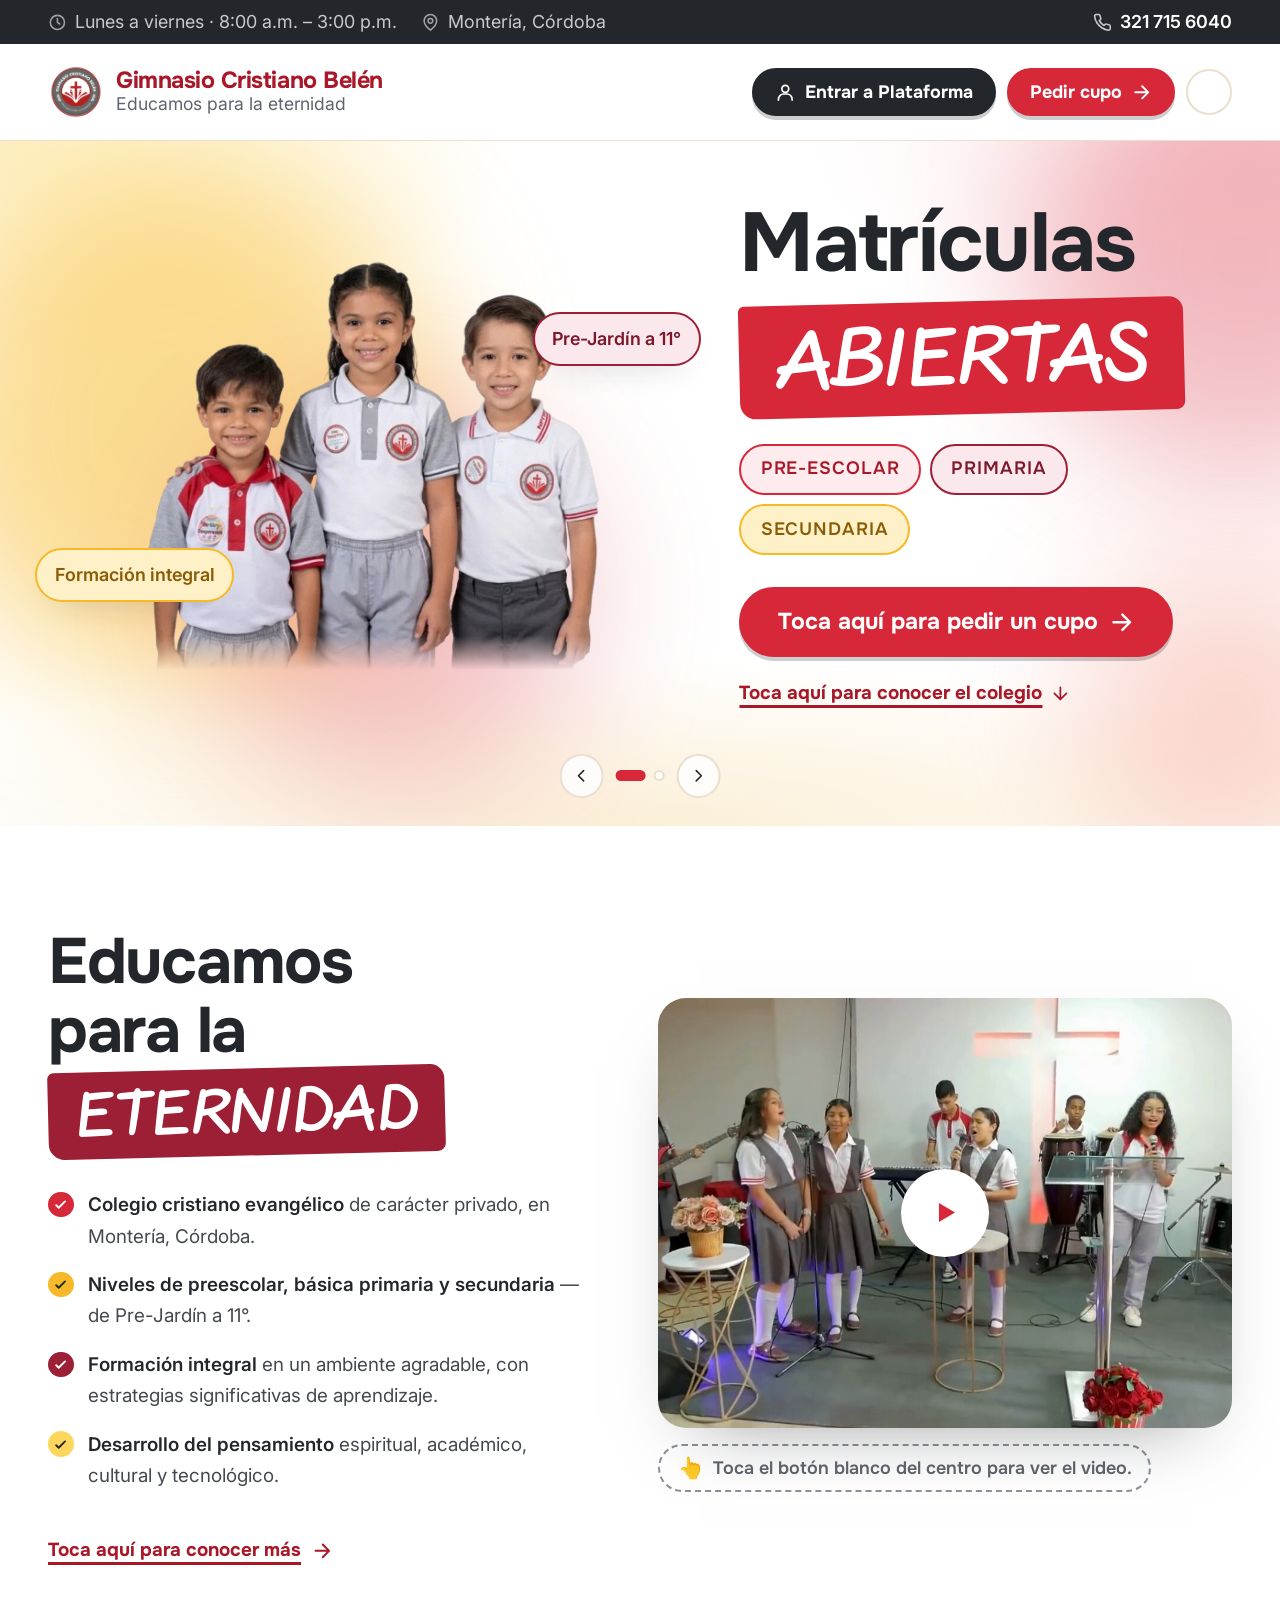
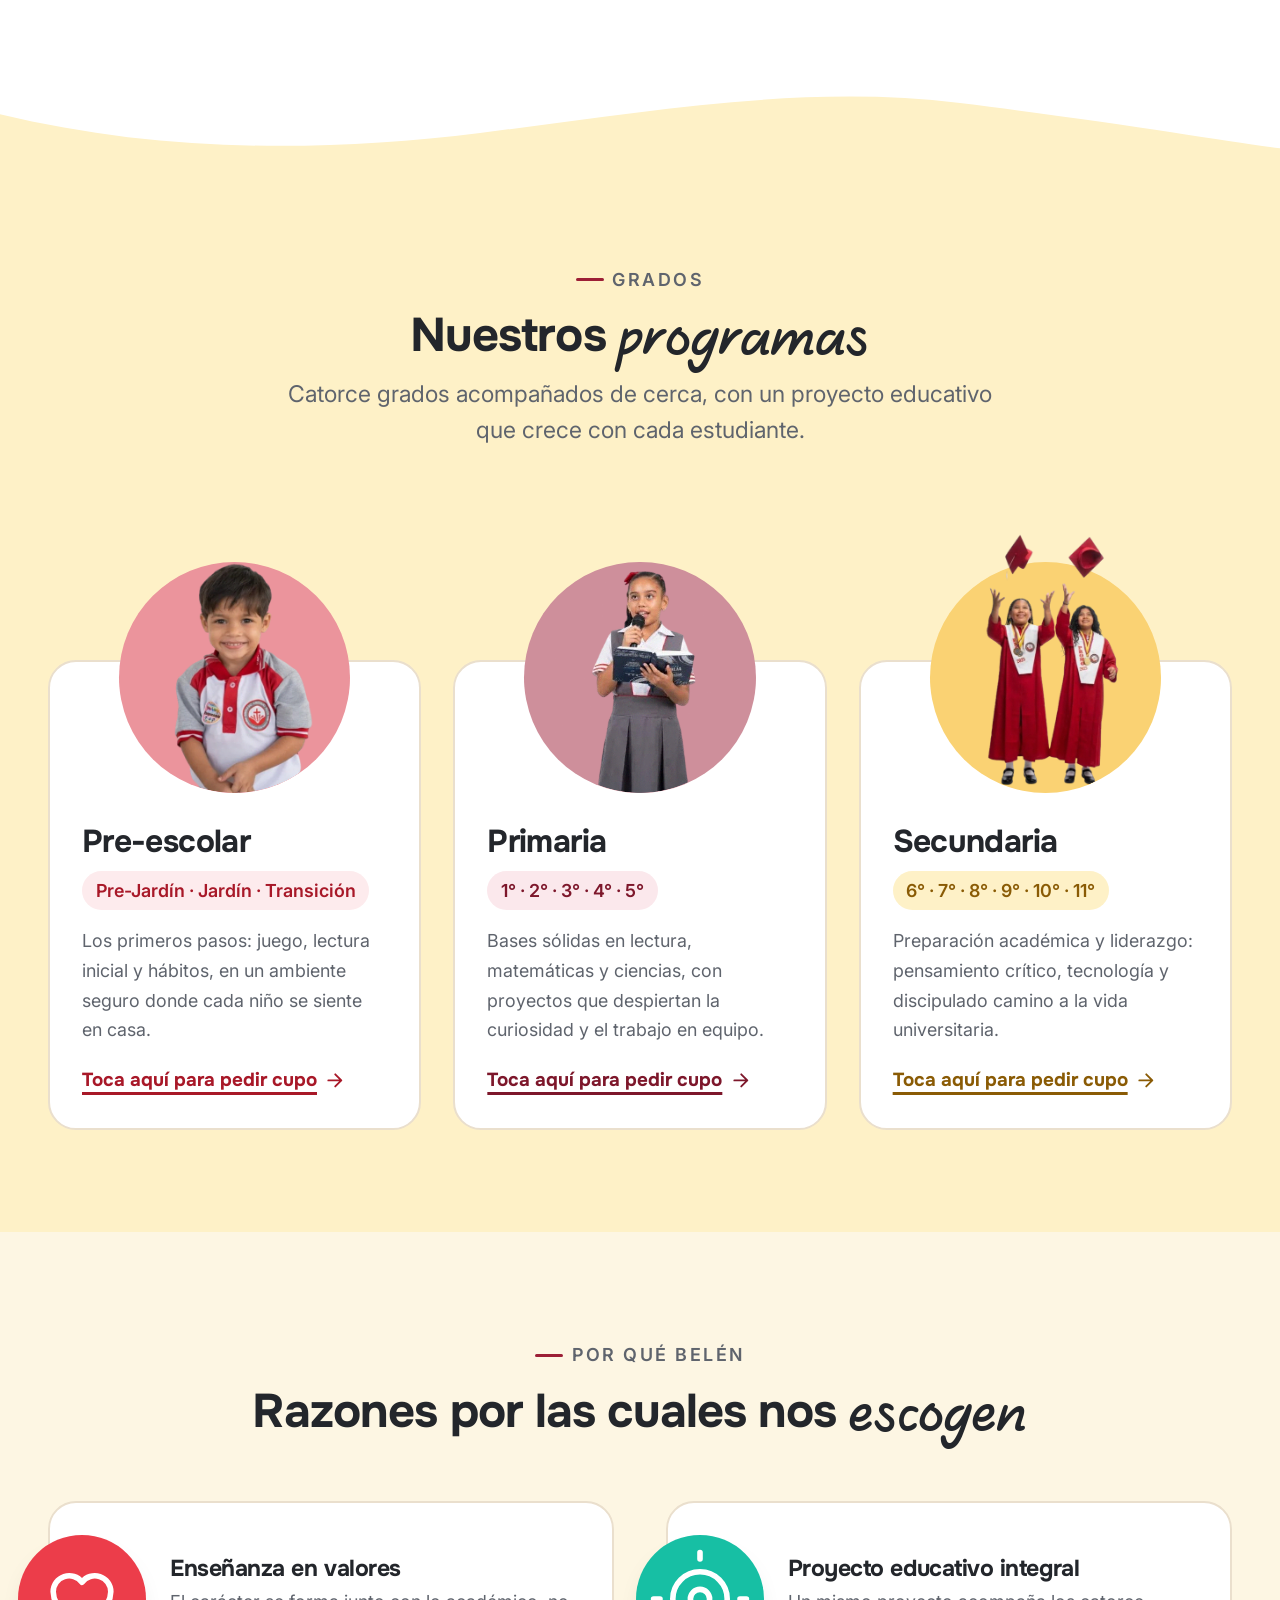
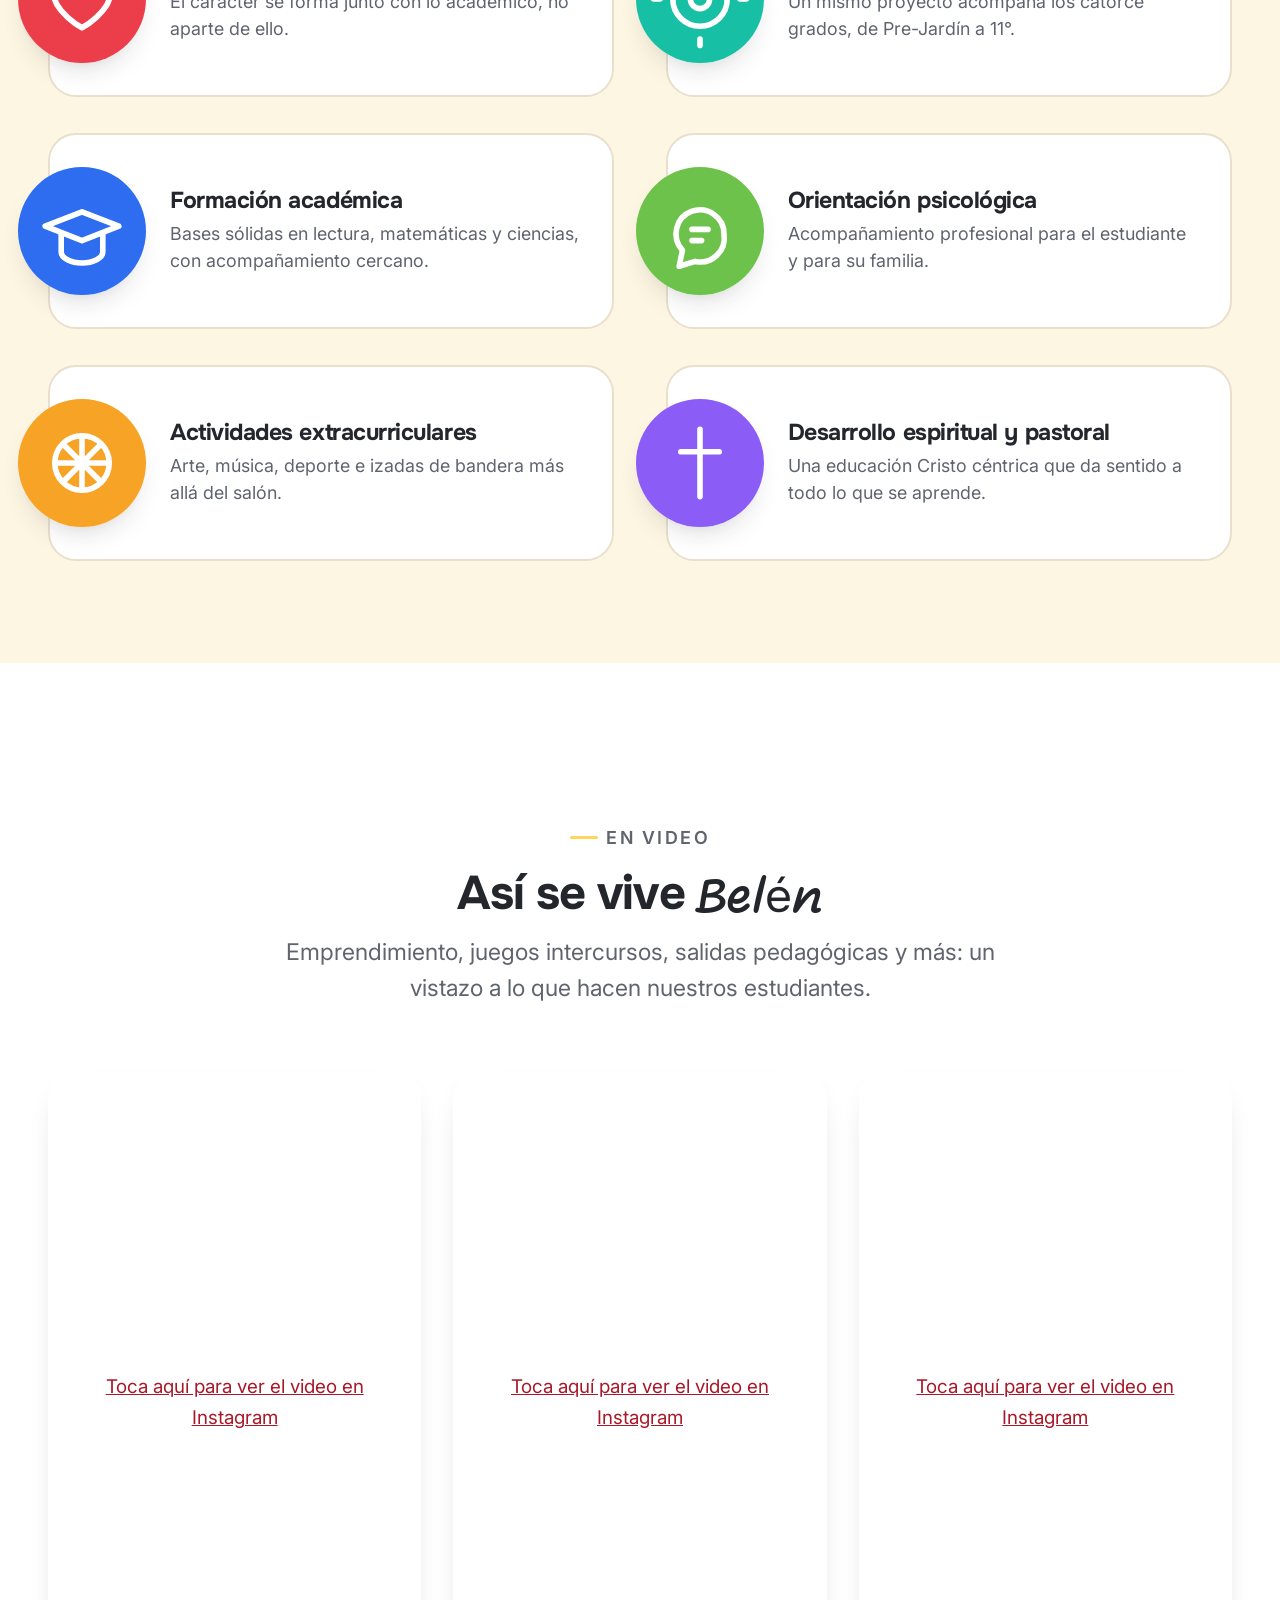
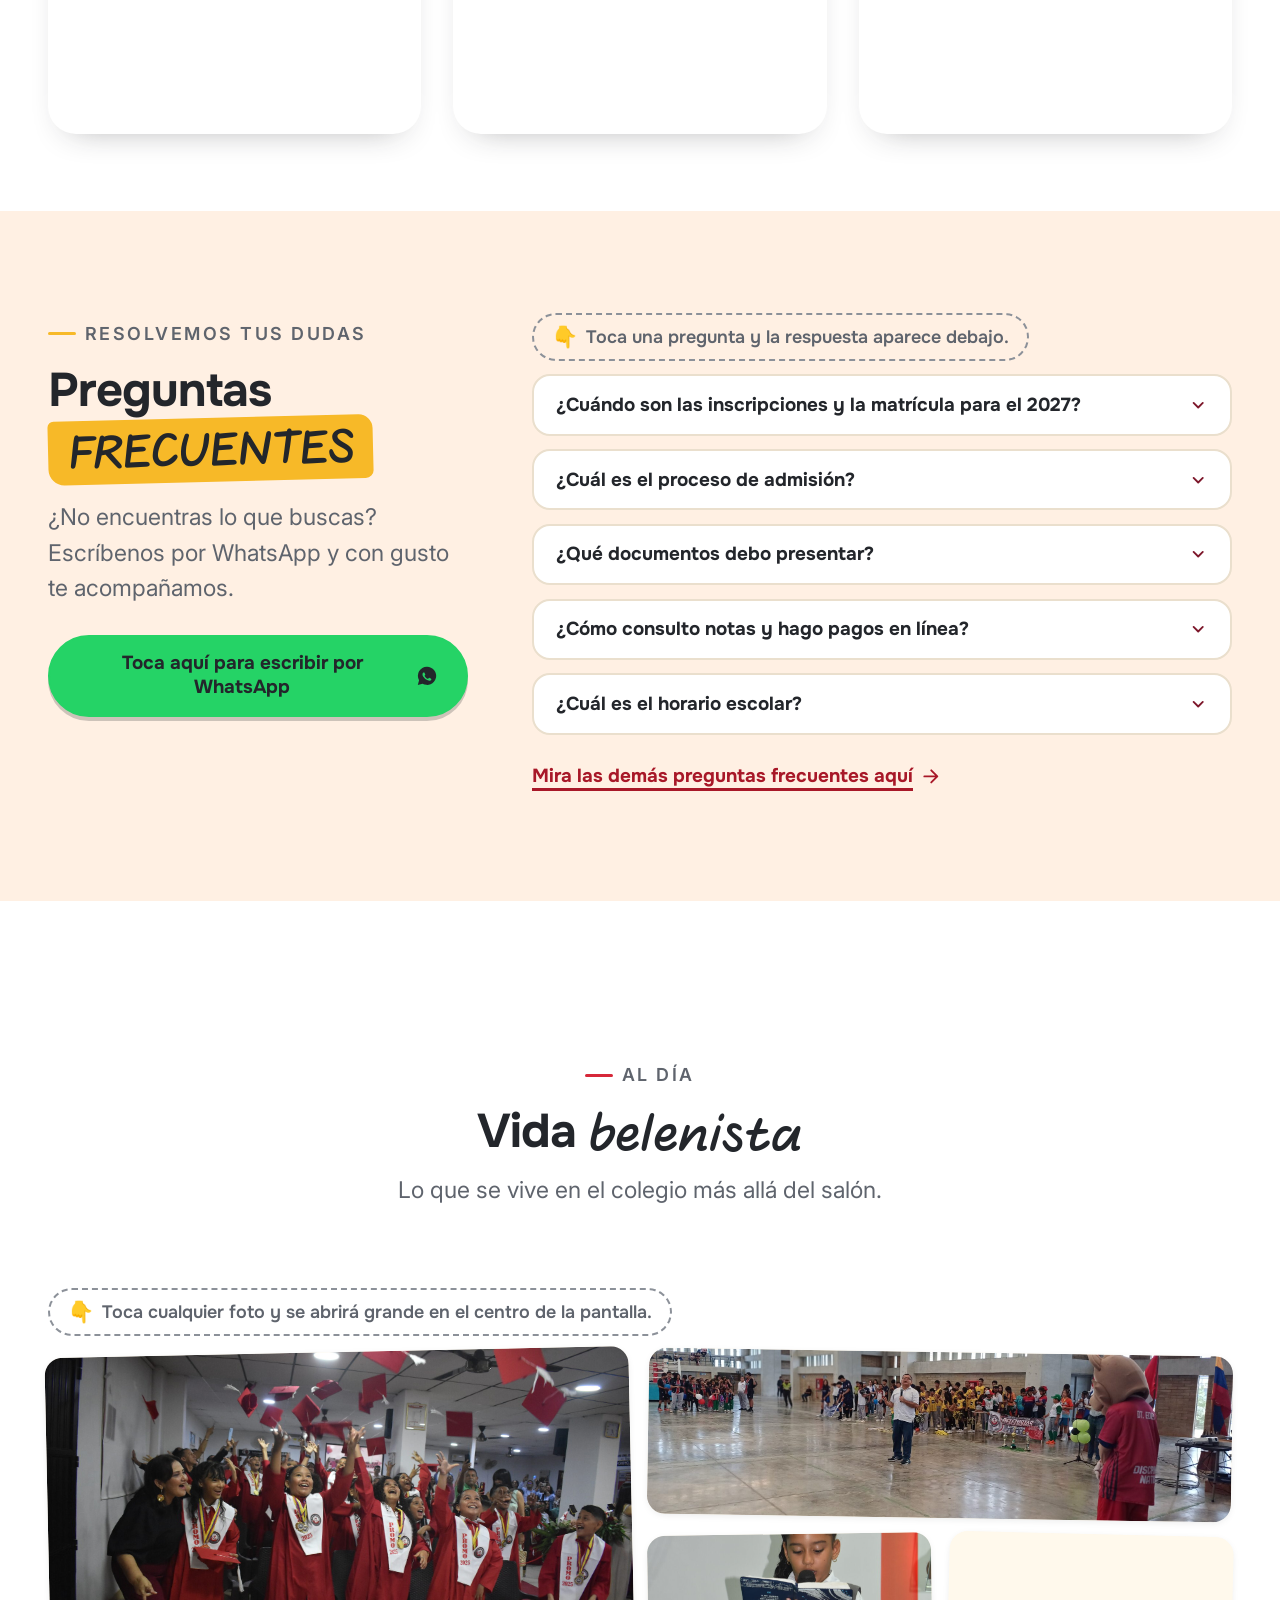
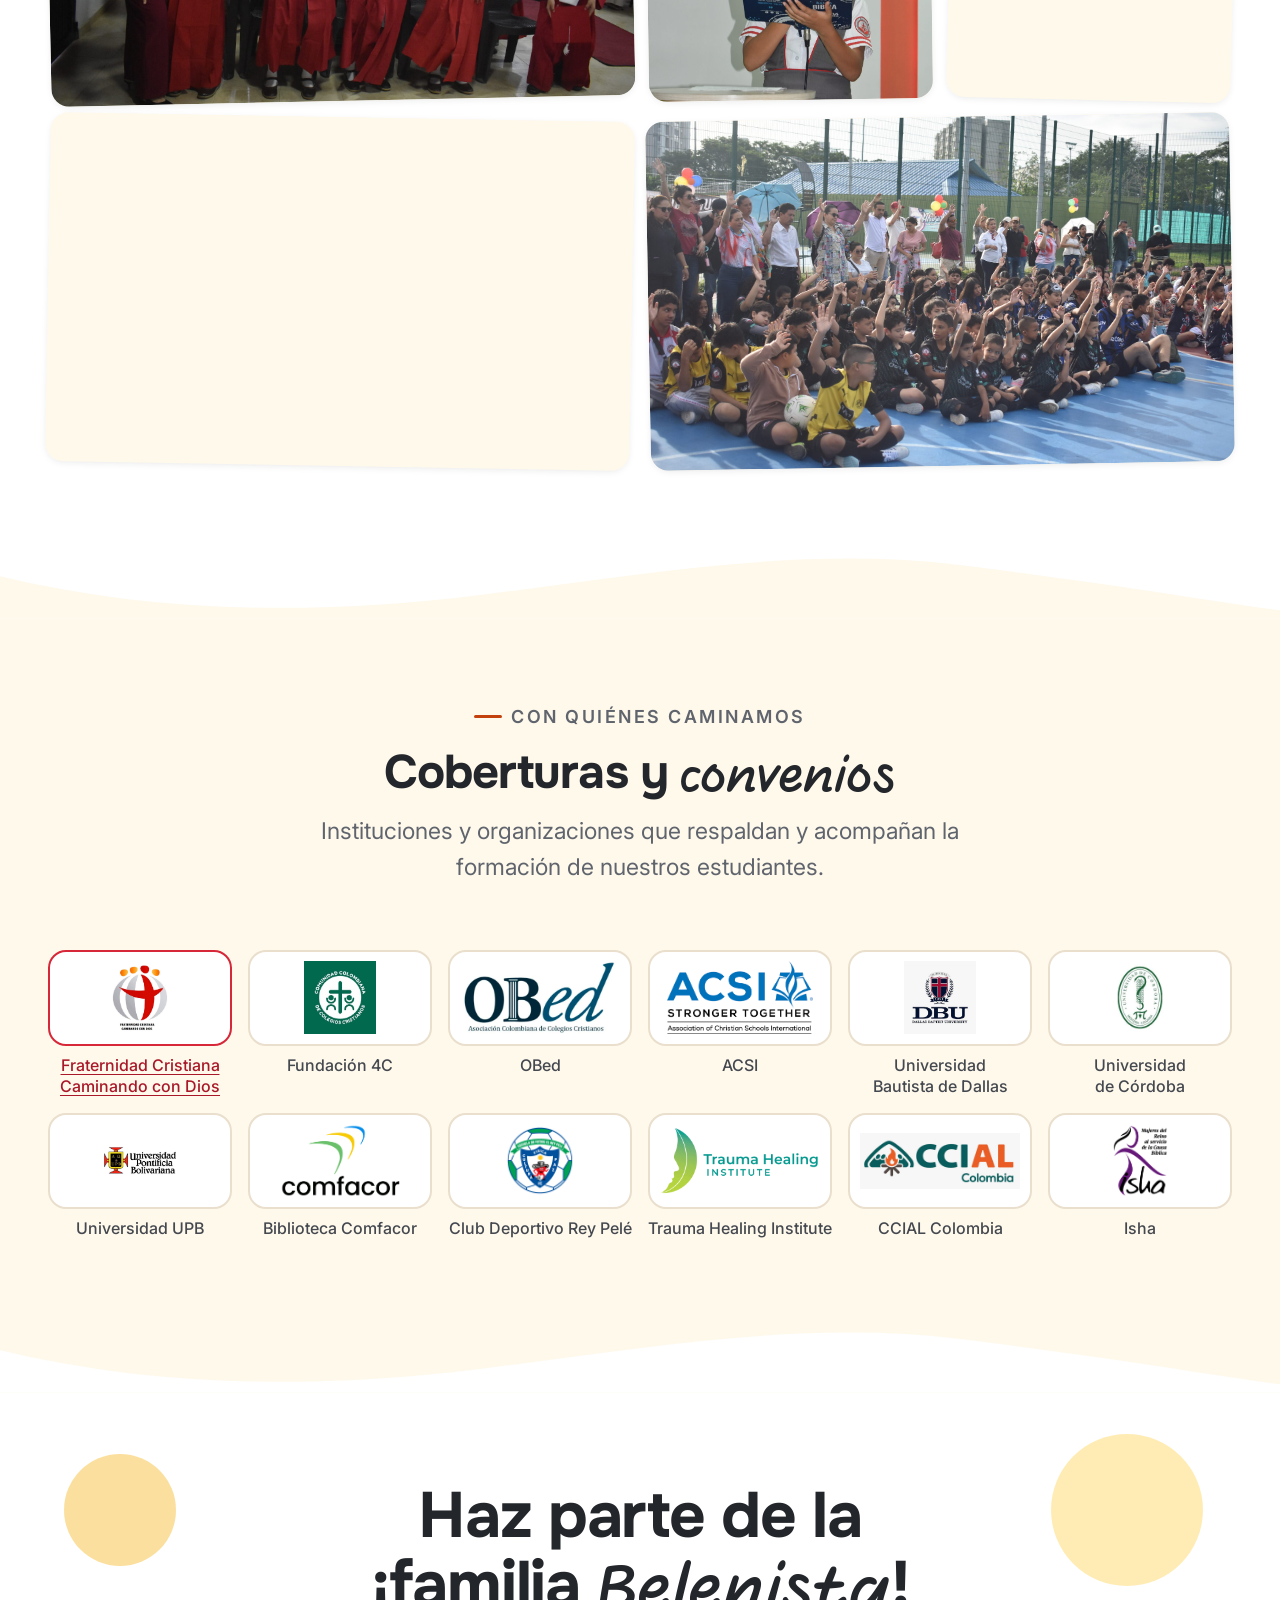
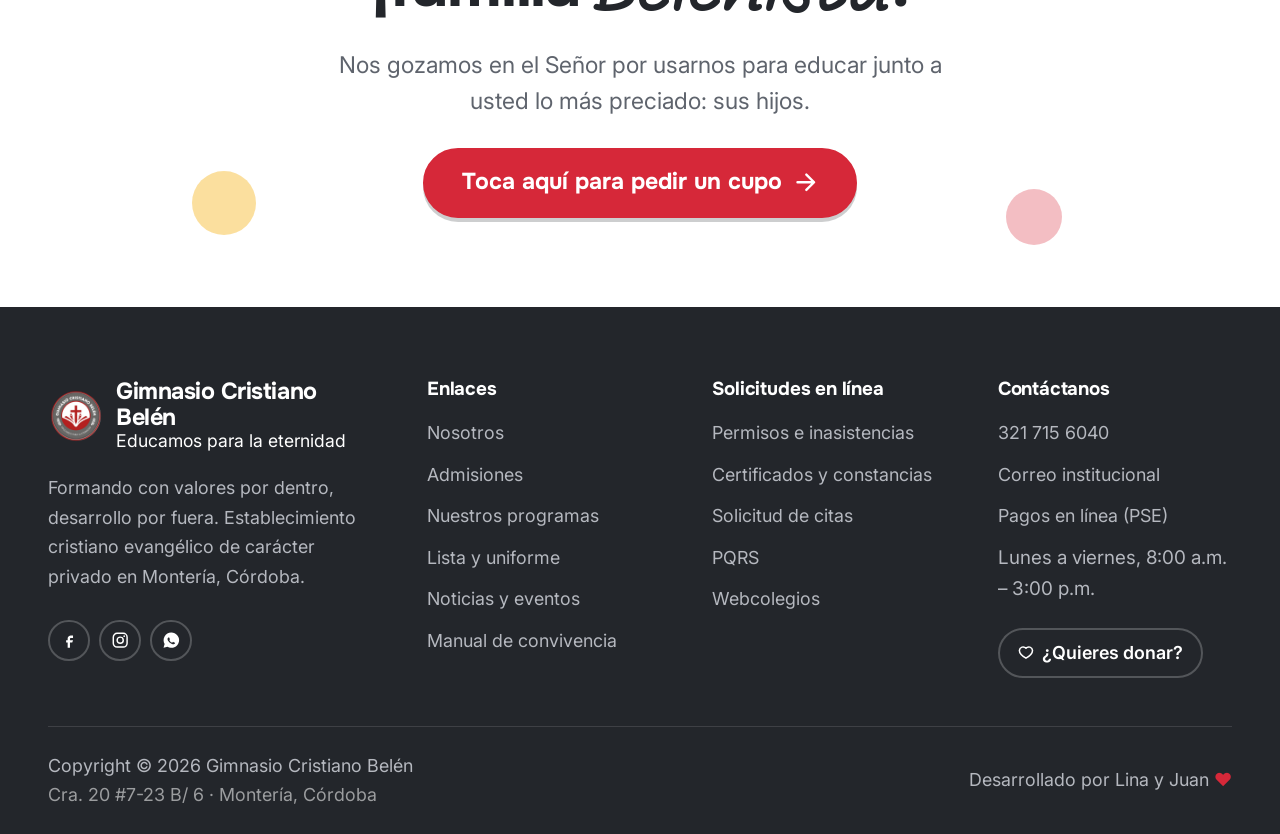
==== commit 9587cff8: "fix/images" ====
--- a/index.html
+++ b/index.html
@@ -12,7 +12,7 @@
 <meta property="og:locale" content="es_CO">
 <meta property="og:title" content="Gimnasio Cristiano Belén — Educamos para la eternidad">
 <meta property="og:description" content="Matrículas 2027 abiertas. Preescolar, Primaria y Secundaria en Montería, Córdoba.">
-<meta property="og:image" content="assets/img/estudiantesecundarios.png">
+<meta property="og:image" content="assets/img/estudiantes-uniforme.png">
 
 <link rel="preconnect" href="https://fonts.googleapis.com">
 <link rel="preconnect" href="https://fonts.gstatic.com" crossorigin>
@@ -165,9 +165,9 @@
 
       <div class="shell hero__inner">
         <div class="hero__media reveal-img">
-          <img src="assets/img/estudiantesecundarios.png"
-               alt="Dos estudiantes de secundaria del Gimnasio Cristiano Belén con el uniforme del colegio"
-               width="1536" height="1024" fetchpriority="high" decoding="async">
+          <img src="assets/img/estudiantes-uniforme.png"
+               alt="Tres estudiantes del Gimnasio Cristiano Belén con el uniforme del colegio"
+               width="698" height="465" fetchpriority="high" decoding="async">
 
           <div class="hero__badge hero__badge--1">Pre-Jardín a 11°</div>
           <div class="hero__badge hero__badge--2">Formación integral</div>
@@ -327,7 +327,7 @@
       <article class="program program--rojo reveal" id="preescolar">
         <div class="program__figure">
           <span class="program__disc" aria-hidden="true"></span>
-          <img src="assets/img/estudiantepreescolar.png" alt="Estudiante de preescolar del Gimnasio Cristiano Belén" width="1536" height="1024" loading="lazy" decoding="async">
+          <img src="assets/img/preescolar-estudiante.png" alt="Estudiante de preescolar del Gimnasio Cristiano Belén" width="918" height="612" loading="lazy" decoding="async">
         </div>
         <h3>Pre-escolar</h3>
         <p class="program__grades">Pre-Jardín · Jardín · Transición</p>
@@ -344,7 +344,7 @@
       <article class="program program--turquesa reveal" style="--i:1" id="primaria">
         <div class="program__figure">
           <span class="program__disc" aria-hidden="true"></span>
-          <img src="assets/img/estudianteprimaria.png" alt="Estudiante de primaria del Gimnasio Cristiano Belén" width="1536" height="1024" loading="lazy" decoding="async">
+          <img src="assets/img/primaria-estudiante.png" alt="Estudiante de primaria del Gimnasio Cristiano Belén leyendo la Biblia frente al micrófono" width="576" height="384" loading="lazy" decoding="async">
         </div>
         <h3>Primaria</h3>
         <p class="program__grades">1° · 2° · 3° · 4° · 5°</p>
@@ -361,7 +361,7 @@
       <article class="program program--mostaza reveal" style="--i:2" id="secundaria">
         <div class="program__figure">
           <span class="program__disc" aria-hidden="true"></span>
-          <img src="assets/img/estudiantesbelen.png" alt="Dos estudiantes de secundaria del Gimnasio Cristiano Belén" width="1359" height="1157" loading="lazy" decoding="async">
+          <img src="assets/img/secundaria-graduandas.png" alt="Dos graduandas del Gimnasio Cristiano Belén lanzando el birrete" width="916" height="611" loading="lazy" decoding="async">
         </div>
         <h3>Secundaria</h3>
         <p class="program__grades">6° · 7° · 8° · 9° · 10° · 11°</p>
@@ -451,76 +451,43 @@
 </div>
 
 <!-- ============================================================
-     TESTIMONIOS
+     VIDA BELENISTA EN VIDEO
+     Reels del Instagram del colegio (emprendimiento, intercursos…).
+     Sustituyen a los testimonios, que no existen todavía. embed.js de
+     Instagram convierte cada blockquote en el reproductor; sin él queda
+     el enlace.
      ============================================================ -->
 <section class="section section--tight">
   <div class="shell">
     <div class="section__head reveal">
-      <p class="eyebrow eyebrow--verde">Testimonios</p>
-      <h2>Testimonios de <span class="hand">Belenistas</span></h2>
+      <p class="eyebrow eyebrow--verde">En video</p>
+      <h2>Así se vive <span class="hand">Belén</span></h2>
       <p class="lede">
-        Los que mejor cuentan lo que se vive aquí son ellos mismos.
+        Emprendimiento, juegos intercursos, salidas pedagógicas y más: un vistazo a lo que
+        hacen nuestros estudiantes.
       </p>
     </div>
 
-    <div class="testimonials">
-      <!-- TODO: reemplazar por los videos reales de cada testimonio -->
-      <article class="testimonial reveal">
-        <div class="testimonial__media">
-          <img src="assets/img/foto-promocion.jpg" alt="Valentina Ruiz, estudiante de once" width="1000" height="510" loading="lazy" decoding="async">
-          <button class="testimonial__play" type="button" data-inline-video="assets/video/hero.mp4" aria-label="Ver el testimonio de Valentina Ruiz">
-            <span><svg viewBox="0 0 24 24" aria-hidden="true"><path d="M6.5 5.5v13l11-6.5-11-6.5Z"/></svg></span>
-          </button>
-        </div>
-        <div class="testimonial__foot">
-          <span>
-            <span class="testimonial__name">Valentina Ruiz</span>
-            <span class="testimonial__grade">Once</span>
-          </span>
-          <span class="testimonial__seal" aria-hidden="true">
-            <svg viewBox="0 0 24 24" fill="currentColor"><path d="M9.5 6c-3 1.6-4.7 4-4.7 6.9 0 .6.1 1.2.3 1.7-.6.5-1 1.3-1 2.2 0 1.6 1.2 2.7 2.8 2.7 1.7 0 3-1.3 3-3.1 0-1.6-1.1-2.8-2.6-2.9.3-2 1.5-3.6 3.4-4.8L9.5 6Zm8.4 0c-3 1.6-4.7 4-4.7 6.9 0 .6.1 1.2.3 1.7-.6.5-1 1.3-1 2.2 0 1.6 1.2 2.7 2.8 2.7 1.7 0 3-1.3 3-3.1 0-1.6-1.1-2.8-2.6-2.9.3-2 1.5-3.6 3.4-4.8L17.9 6Z"/></svg>
-          </span>
-        </div>
-      </article>
-
-      <article class="testimonial reveal" style="--i:1">
-        <div class="testimonial__media">
-          <img src="assets/img/foto-familyday.jpg" alt="Samuel Ortega, estudiante de noveno" width="1000" height="500" loading="lazy" decoding="async">
-          <button class="testimonial__play" type="button" data-inline-video="assets/video/hero.mp4" aria-label="Ver el testimonio de Samuel Ortega">
-            <span><svg viewBox="0 0 24 24" aria-hidden="true"><path d="M6.5 5.5v13l11-6.5-11-6.5Z"/></svg></span>
-          </button>
-        </div>
-        <div class="testimonial__foot">
-          <span>
-            <span class="testimonial__name">Samuel Ortega</span>
-            <span class="testimonial__grade">Noveno</span>
-          </span>
-          <span class="testimonial__seal" aria-hidden="true">
-            <svg viewBox="0 0 24 24" fill="currentColor"><path d="M9.5 6c-3 1.6-4.7 4-4.7 6.9 0 .6.1 1.2.3 1.7-.6.5-1 1.3-1 2.2 0 1.6 1.2 2.7 2.8 2.7 1.7 0 3-1.3 3-3.1 0-1.6-1.1-2.8-2.6-2.9.3-2 1.5-3.6 3.4-4.8L9.5 6Zm8.4 0c-3 1.6-4.7 4-4.7 6.9 0 .6.1 1.2.3 1.7-.6.5-1 1.3-1 2.2 0 1.6 1.2 2.7 2.8 2.7 1.7 0 3-1.3 3-3.1 0-1.6-1.1-2.8-2.6-2.9.3-2 1.5-3.6 3.4-4.8L17.9 6Z"/></svg>
-          </span>
-        </div>
-      </article>
-
-      <article class="testimonial reveal" style="--i:2">
-        <div class="testimonial__media">
-          <img src="assets/img/foto-preescolar.jpg" alt="Mariana Pérez, estudiante de quinto" width="940" height="580" loading="lazy" decoding="async">
-          <button class="testimonial__play" type="button" data-inline-video="assets/video/hero.mp4" aria-label="Ver el testimonio de Mariana Pérez">
-            <span><svg viewBox="0 0 24 24" aria-hidden="true"><path d="M6.5 5.5v13l11-6.5-11-6.5Z"/></svg></span>
-          </button>
-        </div>
-        <div class="testimonial__foot">
-          <span>
-            <span class="testimonial__name">Mariana Pérez</span>
-            <span class="testimonial__grade">Quinto</span>
-          </span>
-          <span class="testimonial__seal" aria-hidden="true">
-            <svg viewBox="0 0 24 24" fill="currentColor"><path d="M9.5 6c-3 1.6-4.7 4-4.7 6.9 0 .6.1 1.2.3 1.7-.6.5-1 1.3-1 2.2 0 1.6 1.2 2.7 2.8 2.7 1.7 0 3-1.3 3-3.1 0-1.6-1.1-2.8-2.6-2.9.3-2 1.5-3.6 3.4-4.8L9.5 6Zm8.4 0c-3 1.6-4.7 4-4.7 6.9 0 .6.1 1.2.3 1.7-.6.5-1 1.3-1 2.2 0 1.6 1.2 2.7 2.8 2.7 1.7 0 3-1.3 3-3.1 0-1.6-1.1-2.8-2.6-2.9.3-2 1.5-3.6 3.4-4.8L17.9 6Z"/></svg>
-          </span>
-        </div>
-      </article>
+    <div class="reels">
+      <div class="reel reveal">
+        <blockquote class="instagram-media" data-instgrm-permalink="https://www.instagram.com/reel/DbHgFk1KBv2/" data-instgrm-version="14">
+          <a href="https://www.instagram.com/reel/DbHgFk1KBv2/" target="_blank" rel="noopener">Toca aquí para ver el video en Instagram</a>
+        </blockquote>
+      </div>
+      <div class="reel reveal" style="--i:1">
+        <blockquote class="instagram-media" data-instgrm-permalink="https://www.instagram.com/reel/DctykQYK4_4/" data-instgrm-version="14">
+          <a href="https://www.instagram.com/reel/DctykQYK4_4/" target="_blank" rel="noopener">Toca aquí para ver el video en Instagram</a>
+        </blockquote>
+      </div>
+      <div class="reel reveal" style="--i:2">
+        <blockquote class="instagram-media" data-instgrm-permalink="https://www.instagram.com/reel/DdUyX4KK51w/" data-instgrm-version="14">
+          <a href="https://www.instagram.com/reel/DdUyX4KK51w/" target="_blank" rel="noopener">Toca aquí para ver el video en Instagram</a>
+        </blockquote>
+      </div>
     </div>
   </div>
 </section>
+<script async src="https://www.instagram.com/embed.js"></script>
 
 <!-- ============================================================
      PREGUNTAS FRECUENTES
--- a/assets/css/layout.css
+++ b/assets/css/layout.css
@@ -1038,111 +1038,46 @@
 }
 
 /* ============================================================
-   TESTIMONIOS
+   VIDA BELENISTA EN VIDEO
    ============================================================ */
 
-.testimonials {
+/* Tres reels de Instagram. El alto lo fija embed.js según el video, así
+   que solo se controla el ancho de cada columna. Instagram pone su propio
+   min-width de 326px y márgenes al blockquote: se anulan para que el
+   reproductor llene la columna sin desbordarla. Los reels no miden
+   todos lo mismo, así que se centran en vertical. */
+.reels {
   display: grid;
   grid-template-columns: repeat(3, 1fr);
   gap: clamp(1.25rem, 2.5vw, 2rem);
-}
-
-.testimonial {
-  position: relative;
-  display: flex;
-  flex-direction: column;
+  align-items: center;
+}
+
+.reel { min-width: 0; }
+
+.reel .instagram-media,
+.reel iframe {
+  min-width: 0 !important;
+  width: 100% !important;
+  max-width: 100% !important;
+  margin: 0 !important;
+  border-radius: var(--r-lg) !important;
+  box-shadow: var(--shadow-md) !important;
+}
+
+/* Mientras carga, o si embed.js no llega, el blockquote es una tarjeta
+   con el enlace al reel. */
+.reel blockquote.instagram-media {
+  display: grid;
+  place-items: center;
+  aspect-ratio: 9 / 16;
+  padding: 1.5rem;
   background: var(--surface);
-  border-radius: var(--r-lg);
-  overflow: hidden;
-  box-shadow: var(--shadow-md);
-  transition: transform 0.3s var(--ease);
-}
-
-/* Al pasar el cursor se amplía la tarjeta entera, no la foto de dentro. */
-.testimonial:hover { transform: scale(1.025); }
-
-.testimonial__media { position: relative; aspect-ratio: 3 / 4; background: var(--ink); }
-
-.testimonial__media img {
-  width: 100%;
-  height: 100%;
-  object-fit: cover;
-}
-
-/* Botón de reproducción sin velo: antes llevaba un degradado oscuro
-   encima de toda la foto. */
-.testimonial__play {
-  position: absolute;
-  inset: 0;
-  display: grid;
-  place-items: center;
-  background: none;
-}
-
-.testimonial__play span {
-  display: grid;
-  place-items: center;
-  width: 3.5rem;
-  height: 3.5rem;
-  background: var(--surface);
-  border-radius: var(--r-full);
-  transition: transform 0.3s var(--ease-back);
-}
-
-.testimonial__play:hover span { transform: scale(1.12); }
-.testimonial__play svg {
-  width: 40%;
-  height: 40%;
-  fill: var(--rojo);
-  transform: translateX(4%);
-}
-
-/* El video sustituye a la foto dentro de la propia tarjeta: ocupa el
-   mismo hueco y el botón desaparece al arrancar. */
-.testimonial__video {
-  position: absolute;
-  inset: 0;
-  width: 100%;
-  height: 100%;
-  object-fit: cover;
-  background: var(--ink);
-}
-
-.testimonial__media.is-playing .testimonial__play { display: none; }
-
-.testimonial__foot {
-  display: flex;
-  align-items: center;
-  justify-content: space-between;
-  gap: 1rem;
-  padding: 1.1rem 1.25rem;
-}
-
-.testimonial__name {
-  display: block;
-  font-family: var(--font-display);
-  font-weight: 600;
-  color: var(--ink);
-  line-height: 1.25;
-}
-
-.testimonial__grade { display: block; font-size: var(--step--1); color: var(--muted); }
-
-.testimonial__seal {
-  display: grid;
-  place-items: center;
-  width: 2.4rem;
-  height: 2.4rem;
-  flex: none;
-  border-radius: var(--r-full);
-  background: var(--verde-tint);
-  color: var(--verde-ink);
-}
-
-.testimonial__seal svg { width: 1.2rem; height: 1.2rem; }
+  text-align: center;
+}
 
 @media (max-width: 900px) {
-  .testimonials { grid-template-columns: 1fr; max-width: 24rem; margin-inline: auto; }
+  .reels { grid-template-columns: 1fr; max-width: 24rem; margin-inline: auto; }
 }
 
 /* ============================================================
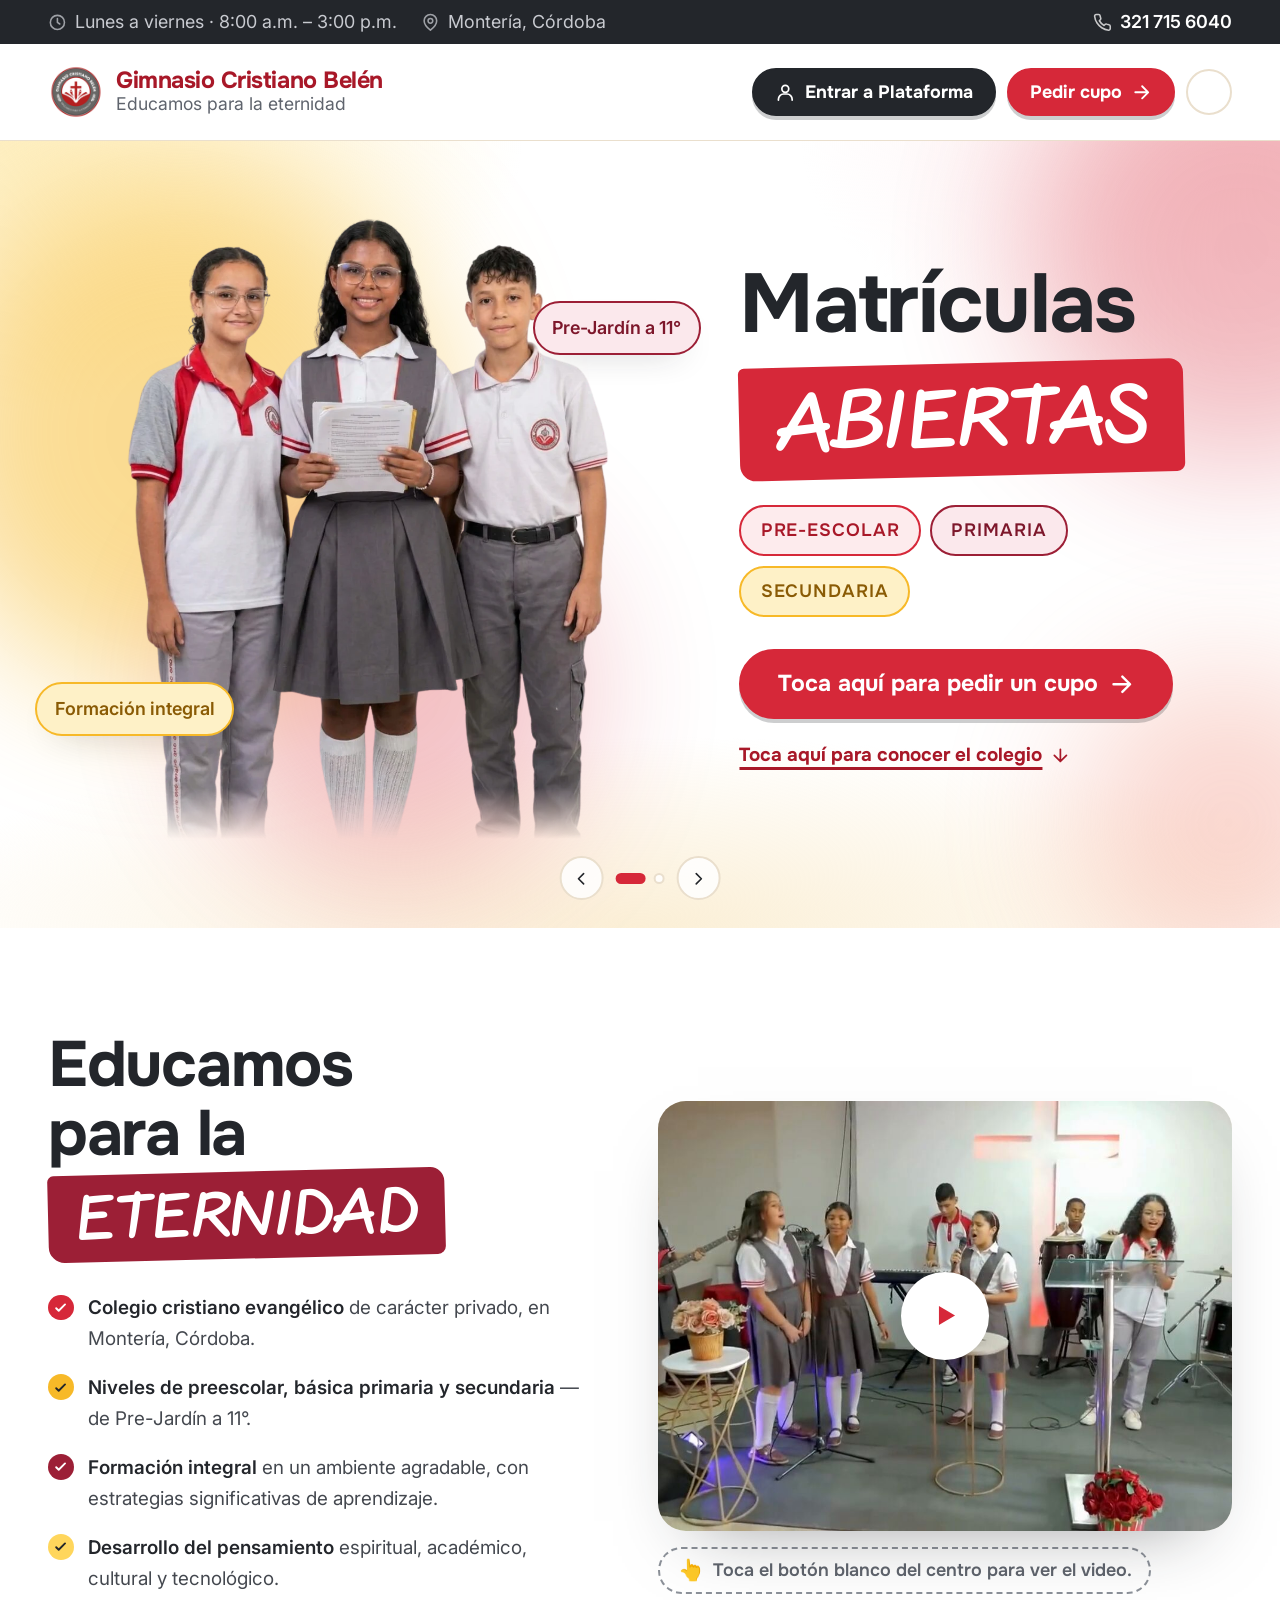
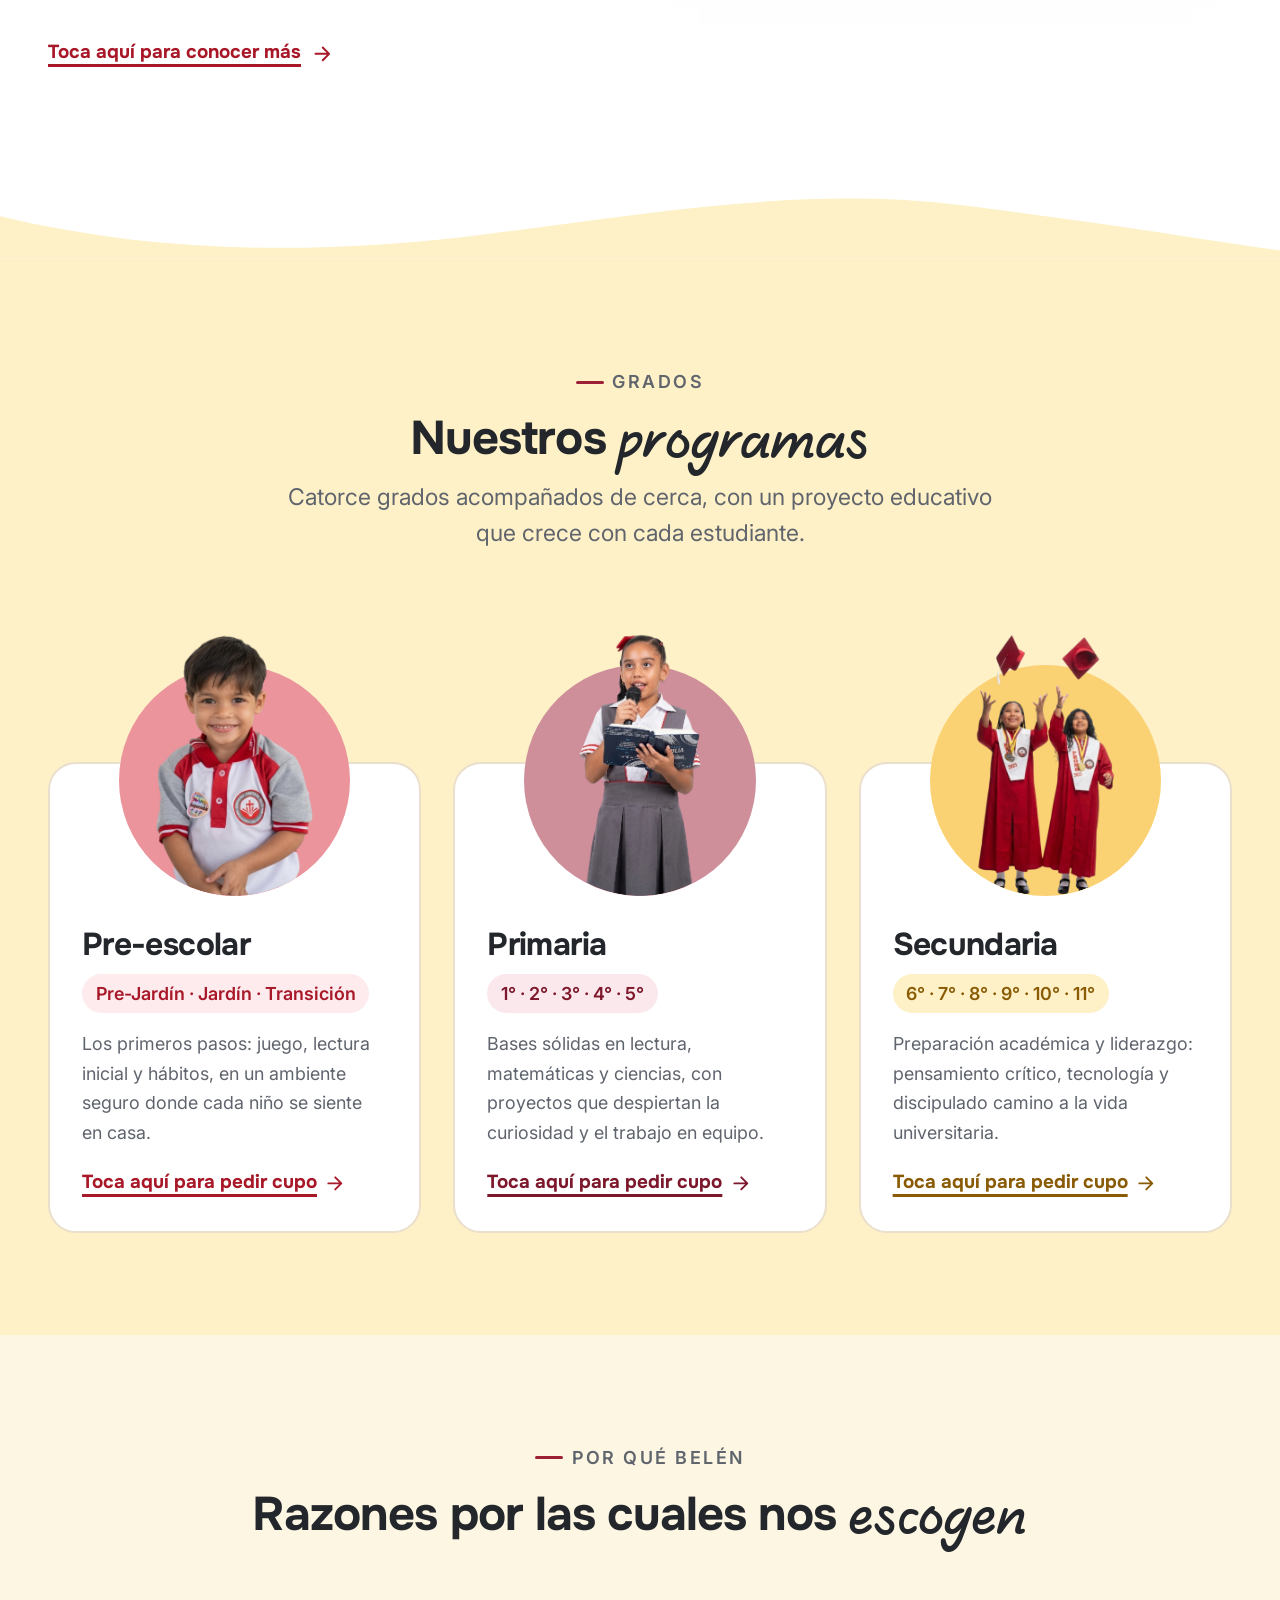
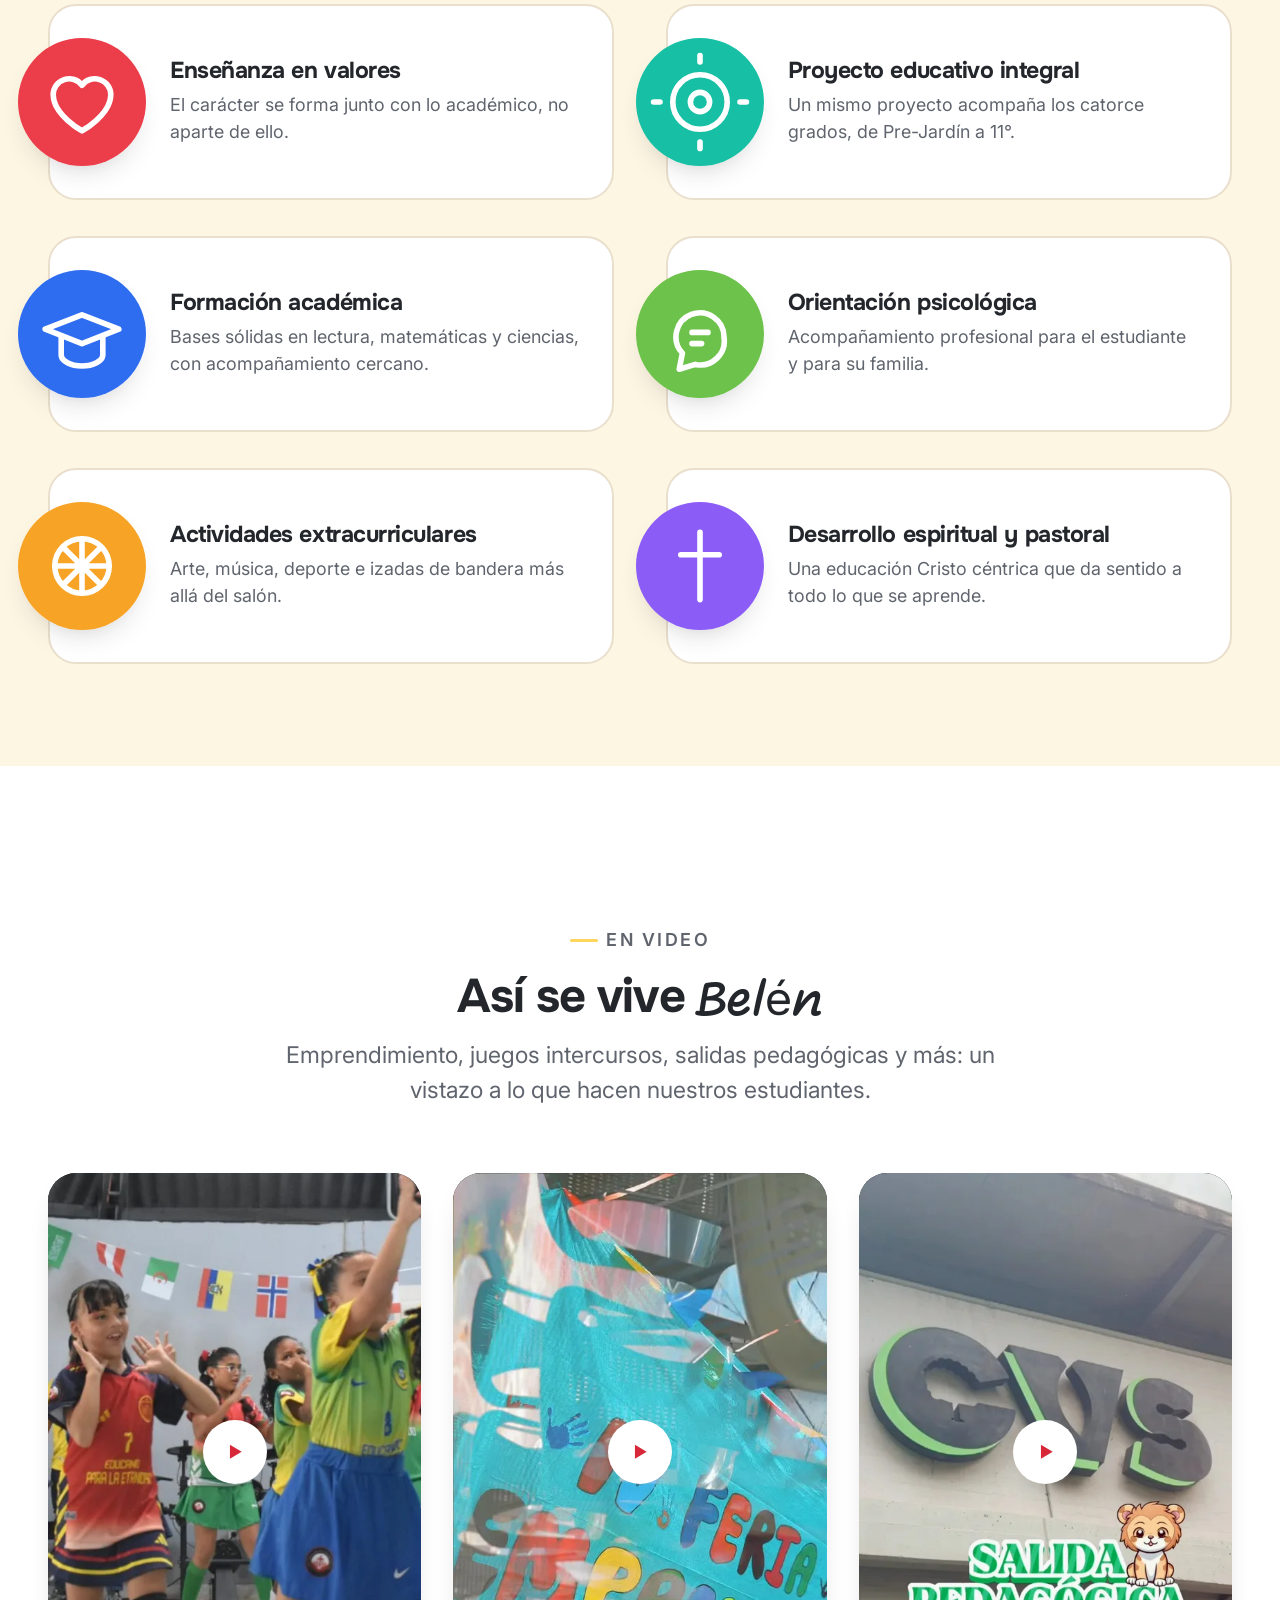
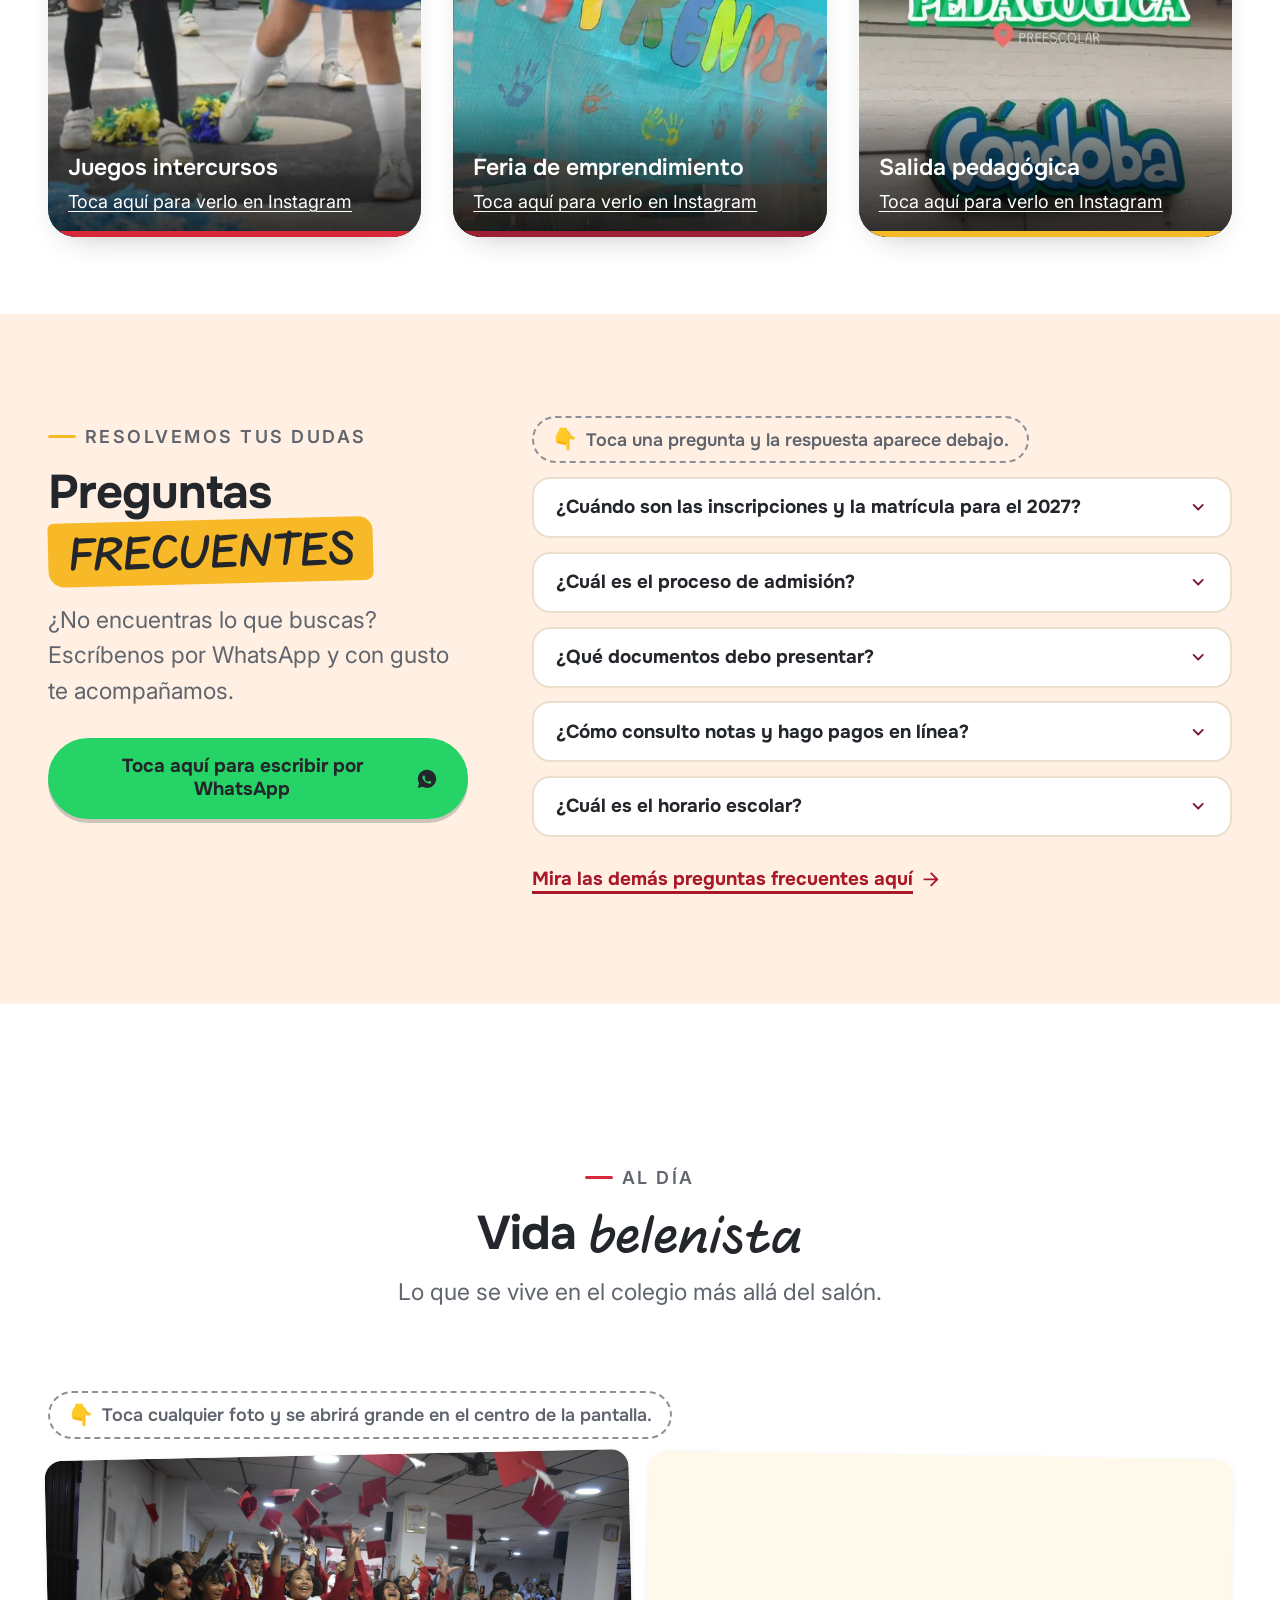
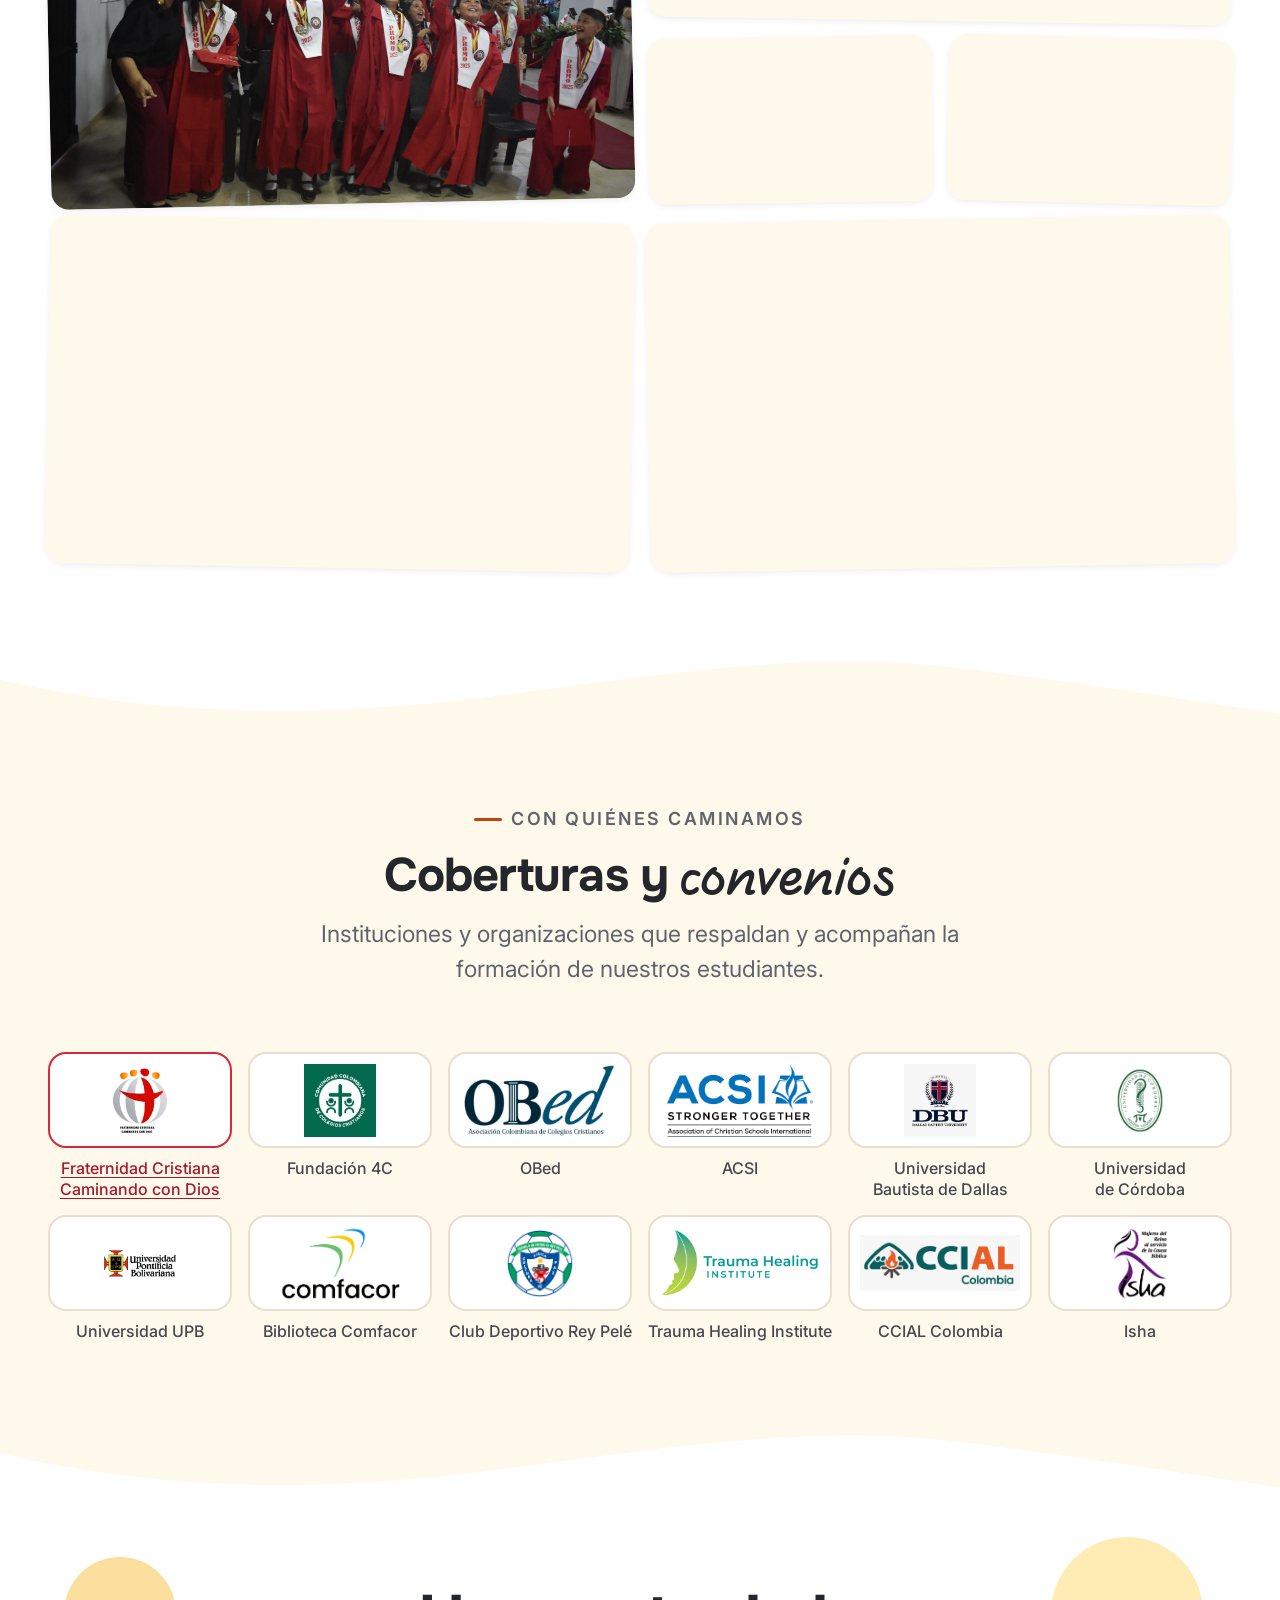
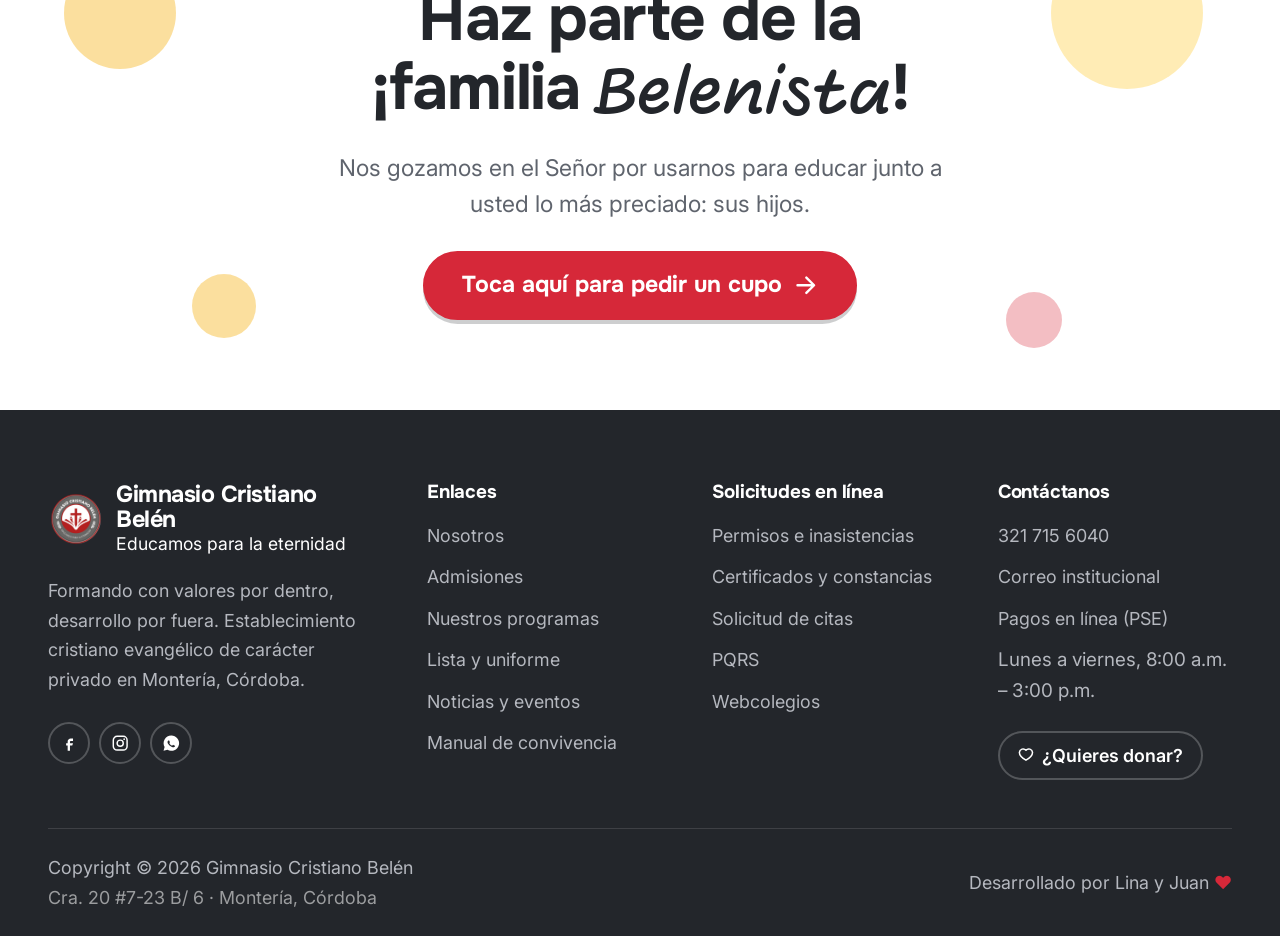
==== commit ee91fc4d: "Fotos nuevas en alta calidad en todas las páginas y reels como tarjetas propias Las fotos de estudia" ====
--- a/index.html
+++ b/index.html
@@ -12,7 +12,7 @@
 <meta property="og:locale" content="es_CO">
 <meta property="og:title" content="Gimnasio Cristiano Belén — Educamos para la eternidad">
 <meta property="og:description" content="Matrículas 2027 abiertas. Preescolar, Primaria y Secundaria en Montería, Córdoba.">
-<meta property="og:image" content="assets/img/estudiantes-uniforme.png">
+<meta property="og:image" content="assets/img/estudiantesecundarios.png">
 
 <link rel="preconnect" href="https://fonts.googleapis.com">
 <link rel="preconnect" href="https://fonts.gstatic.com" crossorigin>
@@ -165,9 +165,9 @@
 
       <div class="shell hero__inner">
         <div class="hero__media reveal-img">
-          <img src="assets/img/estudiantes-uniforme.png"
-               alt="Tres estudiantes del Gimnasio Cristiano Belén con el uniforme del colegio"
-               width="698" height="465" fetchpriority="high" decoding="async">
+          <img src="assets/img/hero-inicio.webp"
+               alt="Tres estudiantes de secundaria del Gimnasio Cristiano Belén con el uniforme del colegio"
+               width="1200" height="1200" fetchpriority="high" decoding="async">
 
           <div class="hero__badge hero__badge--1">Pre-Jardín a 11°</div>
           <div class="hero__badge hero__badge--2">Formación integral</div>
@@ -327,7 +327,7 @@
       <article class="program program--rojo reveal" id="preescolar">
         <div class="program__figure">
           <span class="program__disc" aria-hidden="true"></span>
-          <img src="assets/img/preescolar-estudiante.png" alt="Estudiante de preescolar del Gimnasio Cristiano Belén" width="918" height="612" loading="lazy" decoding="async">
+          <img src="assets/img/preescolar-estudiante.webp" alt="Estudiante de preescolar del Gimnasio Cristiano Belén" width="1188" height="1188" loading="lazy" decoding="async">
         </div>
         <h3>Pre-escolar</h3>
         <p class="program__grades">Pre-Jardín · Jardín · Transición</p>
@@ -344,7 +344,7 @@
       <article class="program program--turquesa reveal" style="--i:1" id="primaria">
         <div class="program__figure">
           <span class="program__disc" aria-hidden="true"></span>
-          <img src="assets/img/primaria-estudiante.png" alt="Estudiante de primaria del Gimnasio Cristiano Belén leyendo la Biblia frente al micrófono" width="576" height="384" loading="lazy" decoding="async">
+          <img src="assets/img/primaria-estudiante.webp" alt="Estudiante de primaria del Gimnasio Cristiano Belén leyendo la Biblia frente al micrófono" width="1154" height="1154" loading="lazy" decoding="async">
         </div>
         <h3>Primaria</h3>
         <p class="program__grades">1° · 2° · 3° · 4° · 5°</p>
@@ -361,7 +361,7 @@
       <article class="program program--mostaza reveal" style="--i:2" id="secundaria">
         <div class="program__figure">
           <span class="program__disc" aria-hidden="true"></span>
-          <img src="assets/img/secundaria-graduandas.png" alt="Dos graduandas del Gimnasio Cristiano Belén lanzando el birrete" width="916" height="611" loading="lazy" decoding="async">
+          <img src="assets/img/secundaria-graduandas.webp" alt="Dos graduandas del Gimnasio Cristiano Belén lanzando el birrete" width="1200" height="1200" loading="lazy" decoding="async">
         </div>
         <h3>Secundaria</h3>
         <p class="program__grades">6° · 7° · 8° · 9° · 10° · 11°</p>
@@ -453,9 +453,11 @@
 <!-- ============================================================
      VIDA BELENISTA EN VIDEO
      Reels del Instagram del colegio (emprendimiento, intercursos…).
-     Sustituyen a los testimonios, que no existen todavía. embed.js de
-     Instagram convierte cada blockquote en el reproductor; sin él queda
-     el enlace.
+     Sustituyen a los testimonios, que no existen todavía. Son tarjetas
+     propias con la portada de cada reel y abren el video en Instagram:
+     el reproductor incrustado salía en inglés, con alturas distintas, y
+     el de intercursos no se puede ver fuera de Instagram por la música.
+     Para cambiar un reel: su enlace y su portada en assets/img/reels/.
      ============================================================ -->
 <section class="section section--tight">
   <div class="shell">
@@ -469,25 +471,33 @@
     </div>
 
     <div class="reels">
-      <div class="reel reveal">
-        <blockquote class="instagram-media" data-instgrm-permalink="https://www.instagram.com/reel/DbHgFk1KBv2/" data-instgrm-version="14">
-          <a href="https://www.instagram.com/reel/DbHgFk1KBv2/" target="_blank" rel="noopener">Toca aquí para ver el video en Instagram</a>
-        </blockquote>
-      </div>
-      <div class="reel reveal" style="--i:1">
-        <blockquote class="instagram-media" data-instgrm-permalink="https://www.instagram.com/reel/DctykQYK4_4/" data-instgrm-version="14">
-          <a href="https://www.instagram.com/reel/DctykQYK4_4/" target="_blank" rel="noopener">Toca aquí para ver el video en Instagram</a>
-        </blockquote>
-      </div>
-      <div class="reel reveal" style="--i:2">
-        <blockquote class="instagram-media" data-instgrm-permalink="https://www.instagram.com/reel/DdUyX4KK51w/" data-instgrm-version="14">
-          <a href="https://www.instagram.com/reel/DdUyX4KK51w/" target="_blank" rel="noopener">Toca aquí para ver el video en Instagram</a>
-        </blockquote>
-      </div>
+      <a class="reel reel--rojo reveal" href="https://www.instagram.com/reel/DbHgFk1KBv2/" target="_blank" rel="noopener">
+        <img class="reel__poster" src="assets/img/reels/reel-intercursos.webp" alt="" width="540" height="960" loading="lazy" decoding="async">
+        <span class="reel__play" aria-hidden="true"><svg viewBox="0 0 24 24"><path d="M6.5 5.5v13l11-6.5-11-6.5Z"/></svg></span>
+        <span class="reel__foot">
+          <span class="reel__title">Juegos intercursos</span>
+          <span class="reel__cta">Toca aquí para verlo en Instagram<span class="sr-only"> (se abre en una pestaña nueva)</span></span>
+        </span>
+      </a>
+      <a class="reel reel--turquesa reveal" style="--i:1" href="https://www.instagram.com/reel/DctykQYK4_4/" target="_blank" rel="noopener">
+        <img class="reel__poster" src="assets/img/reels/reel-emprendimiento.webp" alt="" width="540" height="960" loading="lazy" decoding="async">
+        <span class="reel__play" aria-hidden="true"><svg viewBox="0 0 24 24"><path d="M6.5 5.5v13l11-6.5-11-6.5Z"/></svg></span>
+        <span class="reel__foot">
+          <span class="reel__title">Feria de emprendimiento</span>
+          <span class="reel__cta">Toca aquí para verlo en Instagram<span class="sr-only"> (se abre en una pestaña nueva)</span></span>
+        </span>
+      </a>
+      <a class="reel reel--mostaza reveal" style="--i:2" href="https://www.instagram.com/reel/DdUyX4KK51w/" target="_blank" rel="noopener">
+        <img class="reel__poster" src="assets/img/reels/reel-salida-pedagogica.webp" alt="" width="540" height="960" loading="lazy" decoding="async">
+        <span class="reel__play" aria-hidden="true"><svg viewBox="0 0 24 24"><path d="M6.5 5.5v13l11-6.5-11-6.5Z"/></svg></span>
+        <span class="reel__foot">
+          <span class="reel__title">Salida pedagógica</span>
+          <span class="reel__cta">Toca aquí para verlo en Instagram<span class="sr-only"> (se abre en una pestaña nueva)</span></span>
+        </span>
+      </a>
     </div>
   </div>
 </section>
-<script async src="https://www.instagram.com/embed.js"></script>
 
 <!-- ============================================================
      PREGUNTAS FRECUENTES
--- a/assets/css/layout.css
+++ b/assets/css/layout.css
@@ -1041,43 +1041,101 @@
    VIDA BELENISTA EN VIDEO
    ============================================================ */
 
-/* Tres reels de Instagram. El alto lo fija embed.js según el video, así
-   que solo se controla el ancho de cada columna. Instagram pone su propio
-   min-width de 326px y márgenes al blockquote: se anulan para que el
-   reproductor llene la columna sin desbordarla. Los reels no miden
-   todos lo mismo, así que se centran en vertical. */
+/* Tres reels de Instagram como tarjetas propias: portada vertical 9:16,
+   botón de play y pie con el título. Todas miden lo mismo porque la
+   proporción la fija la caja, no el video. El enlace abre el reel en
+   Instagram. */
 .reels {
   display: grid;
   grid-template-columns: repeat(3, 1fr);
   gap: clamp(1.25rem, 2.5vw, 2rem);
-  align-items: center;
-}
-
-.reel { min-width: 0; }
-
-.reel .instagram-media,
-.reel iframe {
-  min-width: 0 !important;
-  width: 100% !important;
-  max-width: 100% !important;
-  margin: 0 !important;
-  border-radius: var(--r-lg) !important;
-  box-shadow: var(--shadow-md) !important;
-}
-
-/* Mientras carga, o si embed.js no llega, el blockquote es una tarjeta
-   con el enlace al reel. */
-.reel blockquote.instagram-media {
+}
+
+.reel {
+  position: relative;
+  display: block;
+  aspect-ratio: 9 / 16;
+  overflow: hidden;
+  border-radius: var(--r-lg);
+  background: var(--ink);
+  box-shadow: var(--shadow-md);
+  color: #fff;
+  text-decoration: none;
+  transition: transform 0.3s var(--ease);
+}
+
+.reel:hover { transform: scale(1.025); }
+.reel:focus-visible { outline: 3px solid var(--ink); outline-offset: 4px; }
+
+.reel__poster {
+  position: absolute;
+  inset: 0;
+  width: 100%;
+  height: 100%;
+  object-fit: cover;
+}
+
+.reel__play {
+  position: absolute;
+  top: 42%;
+  left: 50%;
   display: grid;
   place-items: center;
-  aspect-ratio: 9 / 16;
-  padding: 1.5rem;
+  width: 4rem;
+  height: 4rem;
+  border-radius: var(--r-full);
   background: var(--surface);
-  text-align: center;
-}
+  box-shadow: var(--shadow-md);
+  transform: translate(-50%, -50%);
+  transition: transform 0.3s var(--ease-back);
+}
+
+.reel:hover .reel__play { transform: translate(-50%, -50%) scale(1.12); }
+
+.reel__play svg {
+  width: 40%;
+  height: 40%;
+  fill: var(--rojo);
+  transform: translateX(4%);
+}
+
+/* Pie sobre un degradado oscuro para que el texto se lea encima de
+   cualquier portada. */
+.reel__foot {
+  position: absolute;
+  inset: auto 0 0;
+  display: grid;
+  gap: 0.35rem;
+  padding: 3.5rem 1.25rem 1.25rem;
+  background: linear-gradient(to top, rgb(0 0 0 / 0.78), rgb(0 0 0 / 0.45) 60%, transparent);
+}
+
+.reel__title {
+  font-family: var(--font-display);
+  font-size: var(--step-1);
+  font-weight: 600;
+  line-height: 1.2;
+}
+
+.reel__cta {
+  font-size: var(--step--1);
+  text-decoration: underline;
+  text-underline-offset: 3px;
+}
+
+/* Raya de color de marca en el borde inferior de cada tarjeta. */
+.reel::after {
+  content: "";
+  position: absolute;
+  inset: auto 0 0;
+  height: 6px;
+}
+.reel--rojo::after     { background: var(--rojo); }
+.reel--turquesa::after { background: var(--turquesa); }
+.reel--mostaza::after  { background: var(--mostaza); }
 
 @media (max-width: 900px) {
-  .reels { grid-template-columns: 1fr; max-width: 24rem; margin-inline: auto; }
+  .reels { grid-template-columns: 1fr; max-width: 22rem; margin-inline: auto; }
 }
 
 /* ============================================================
